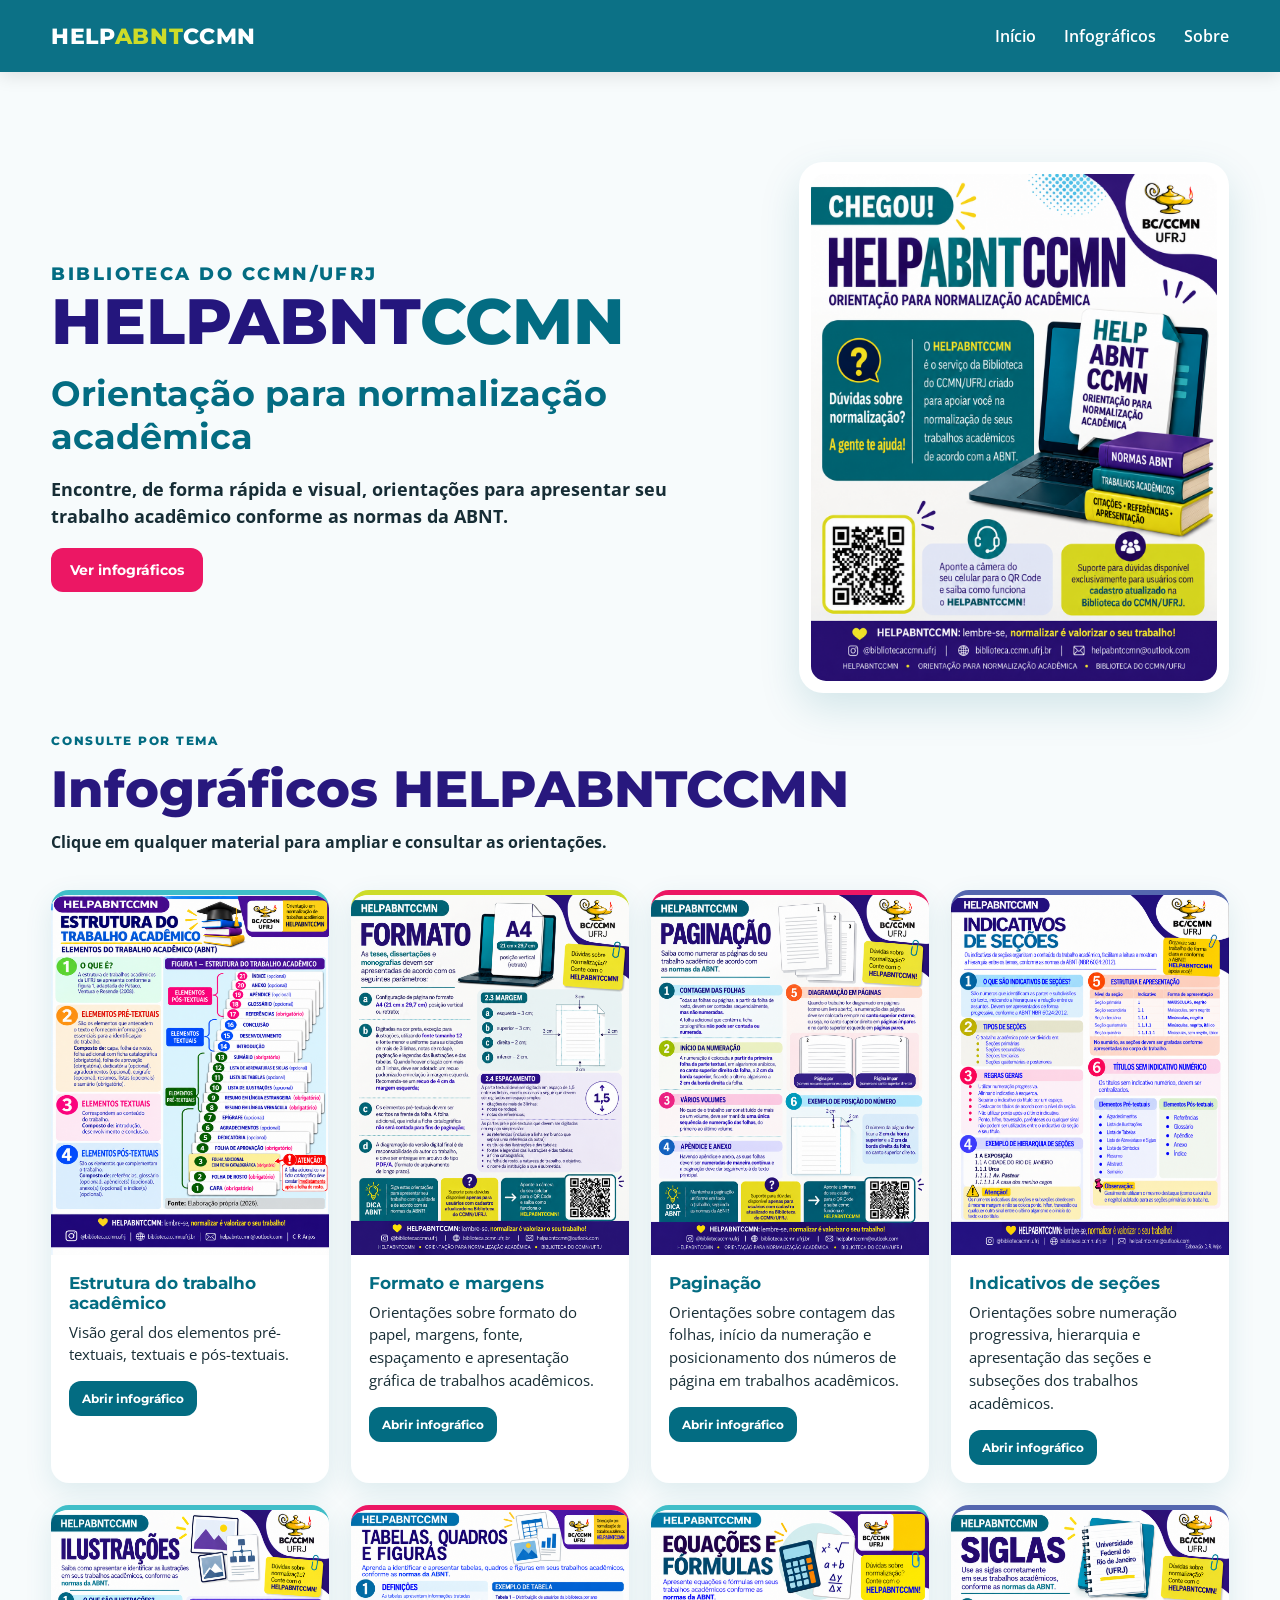
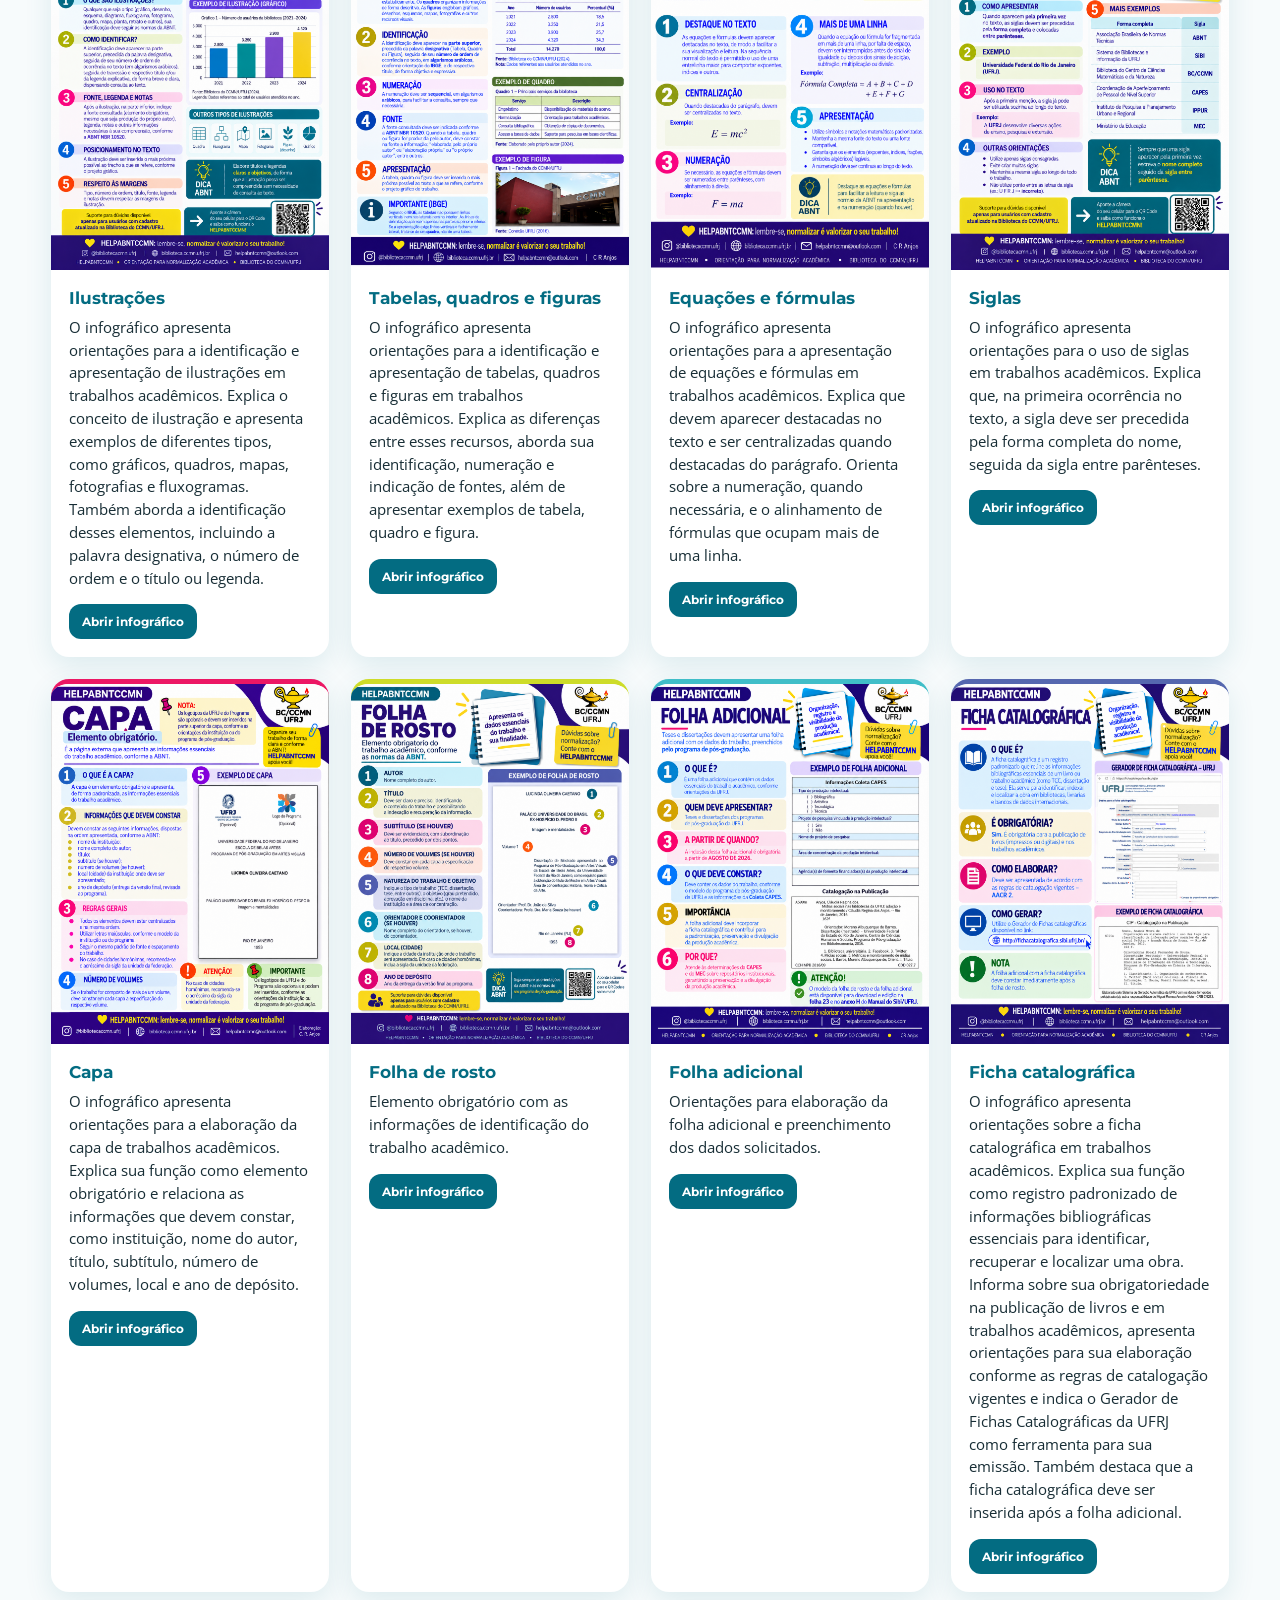
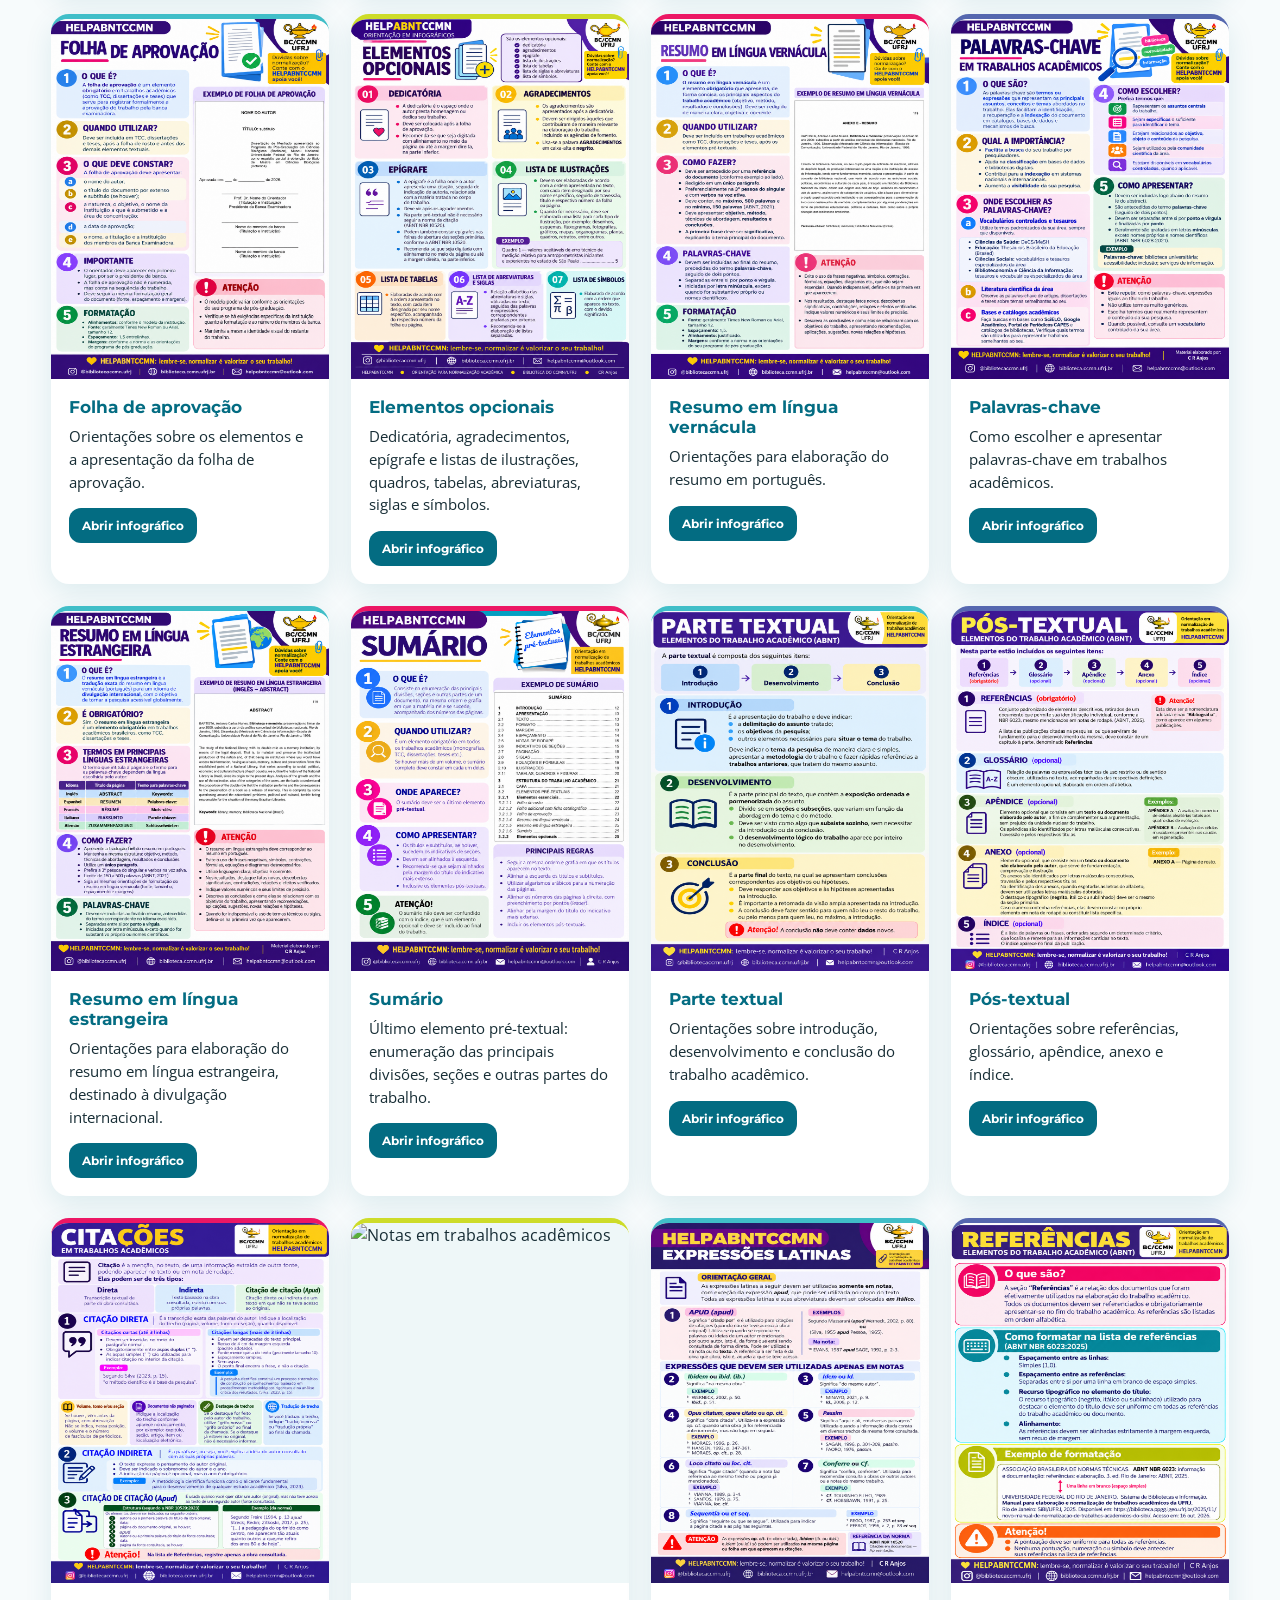
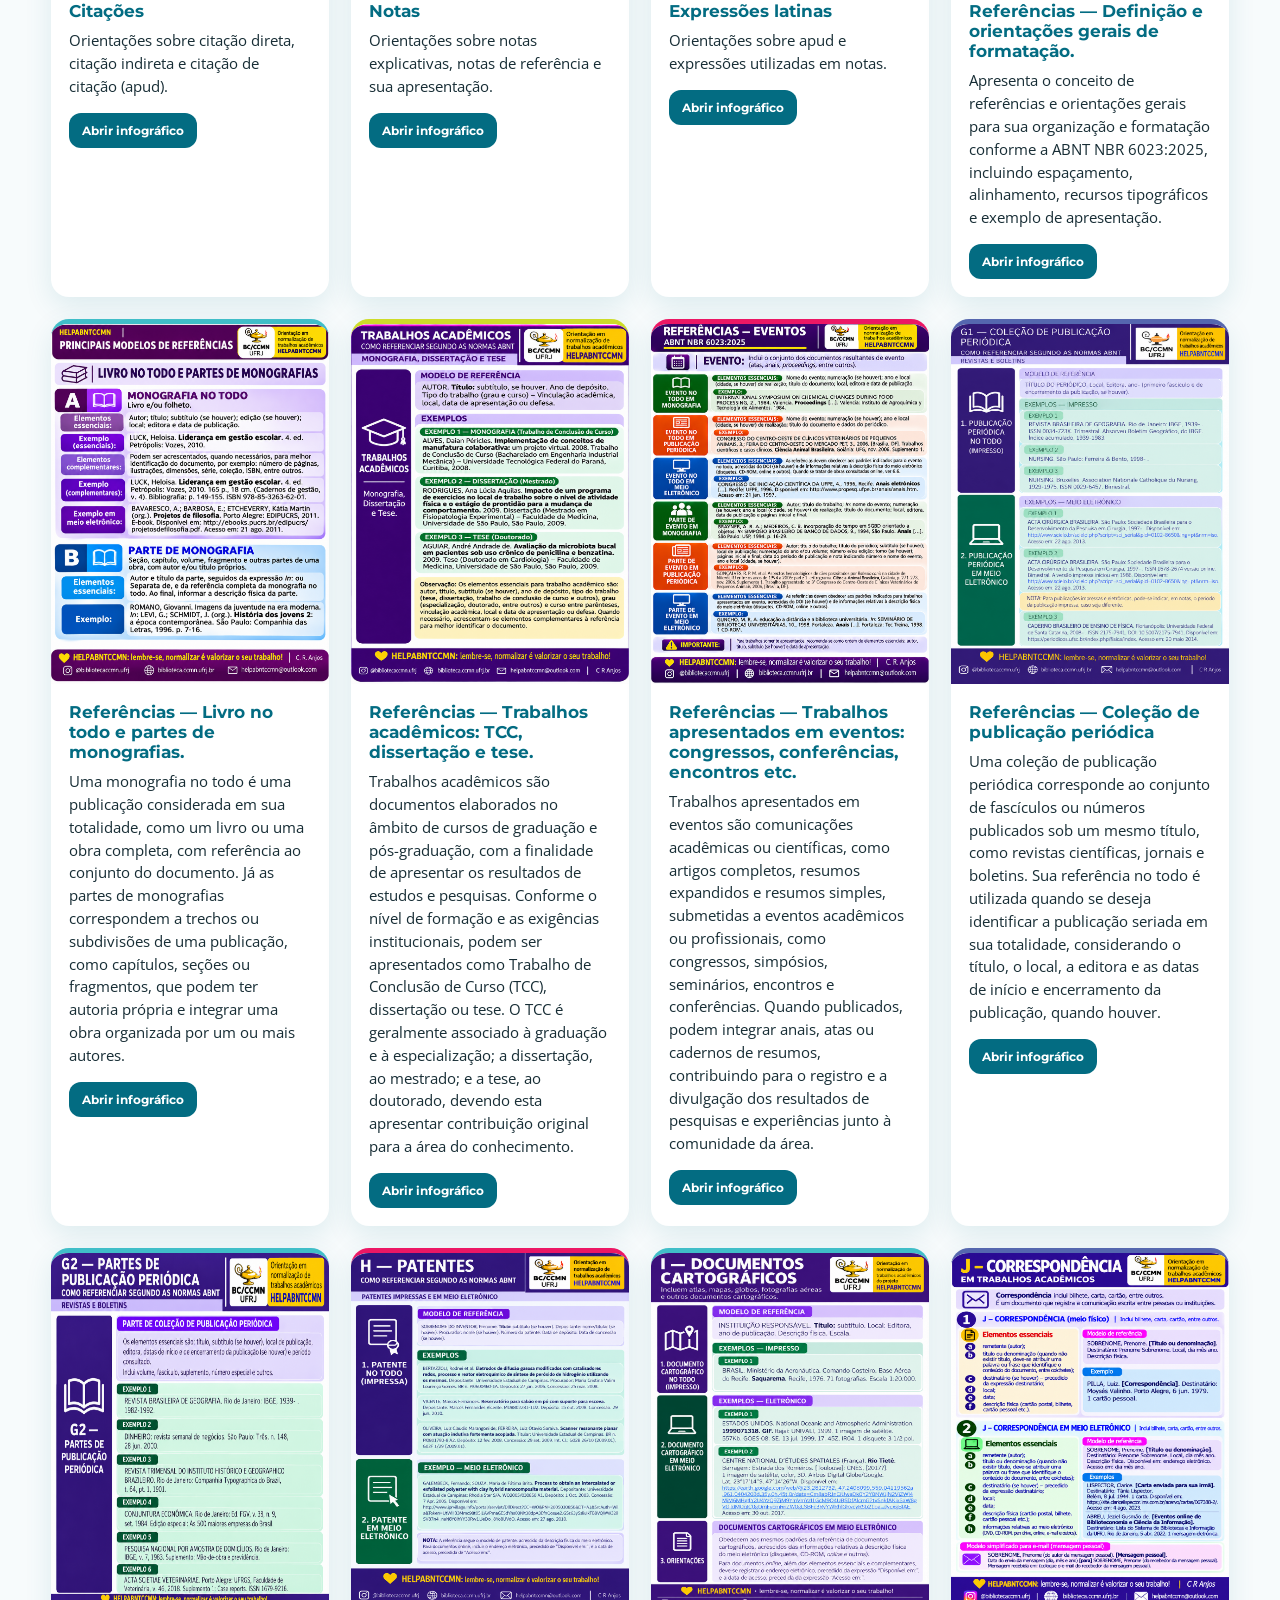
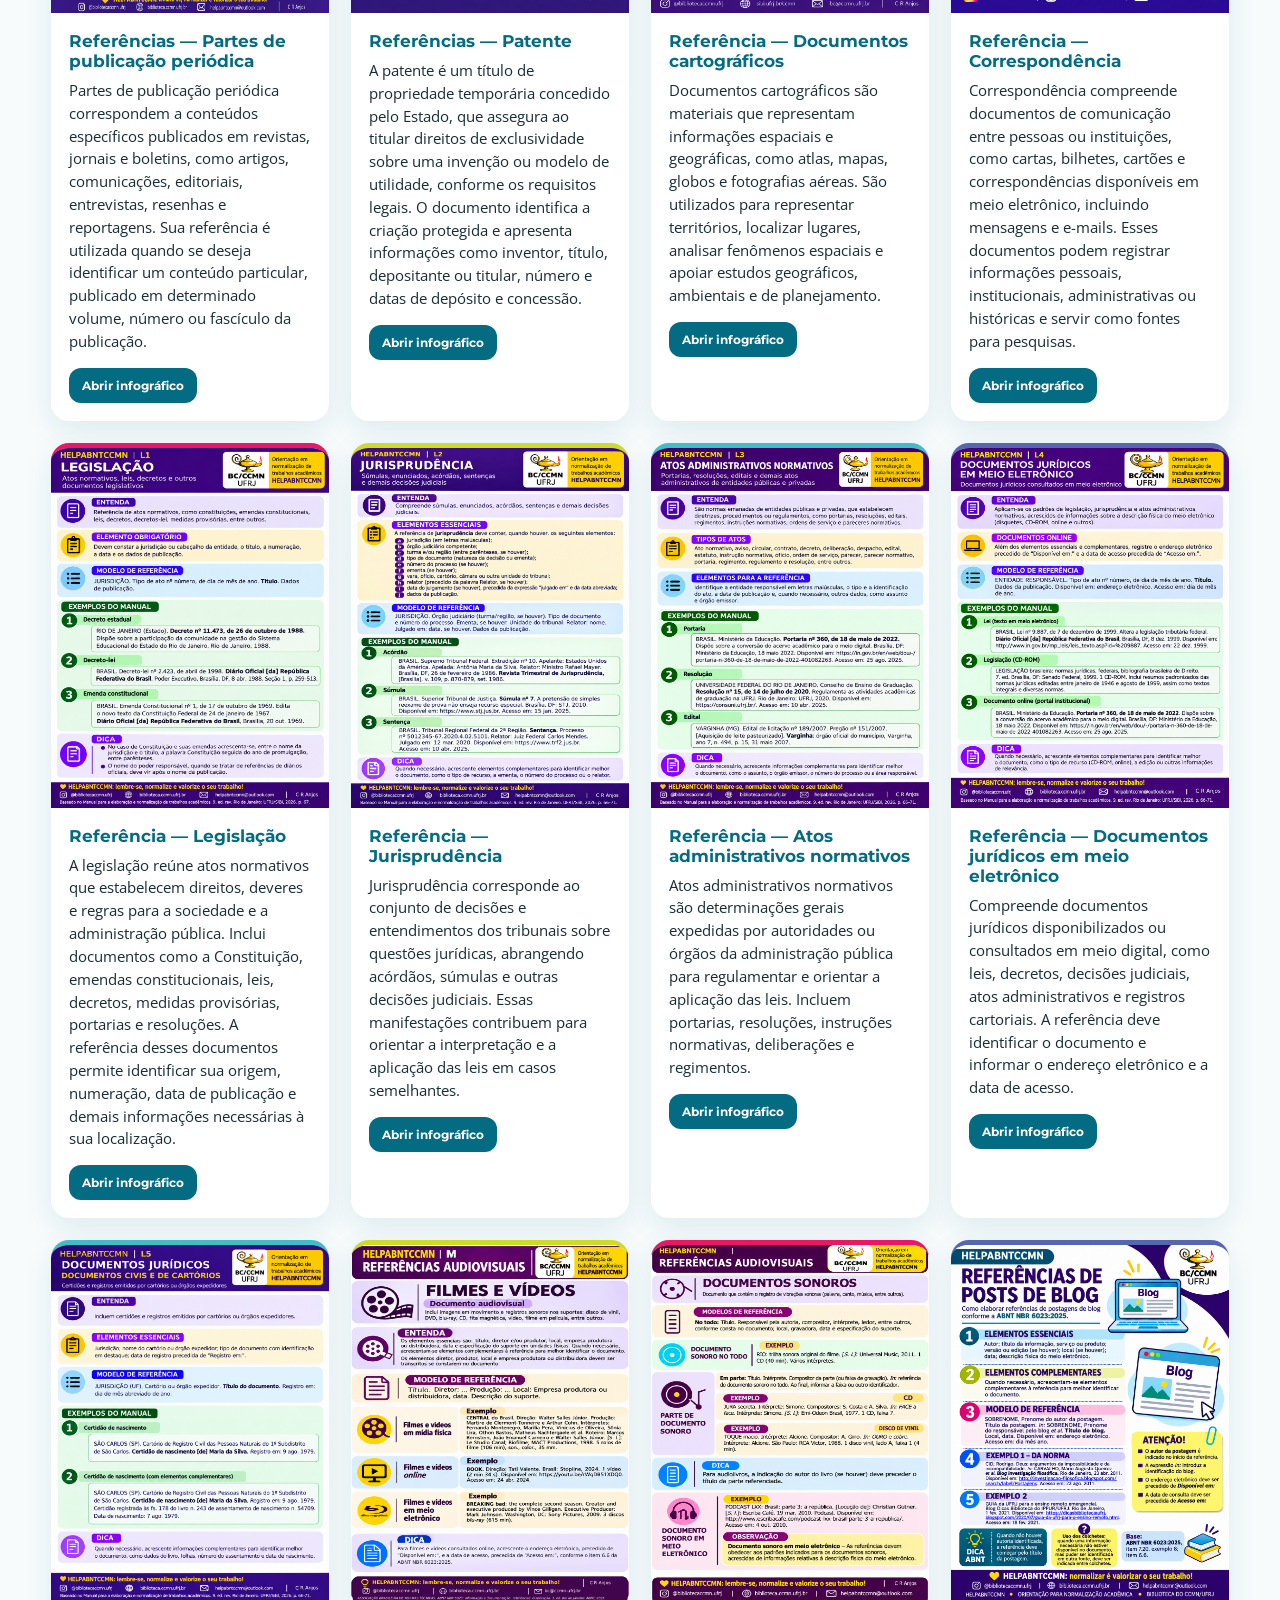
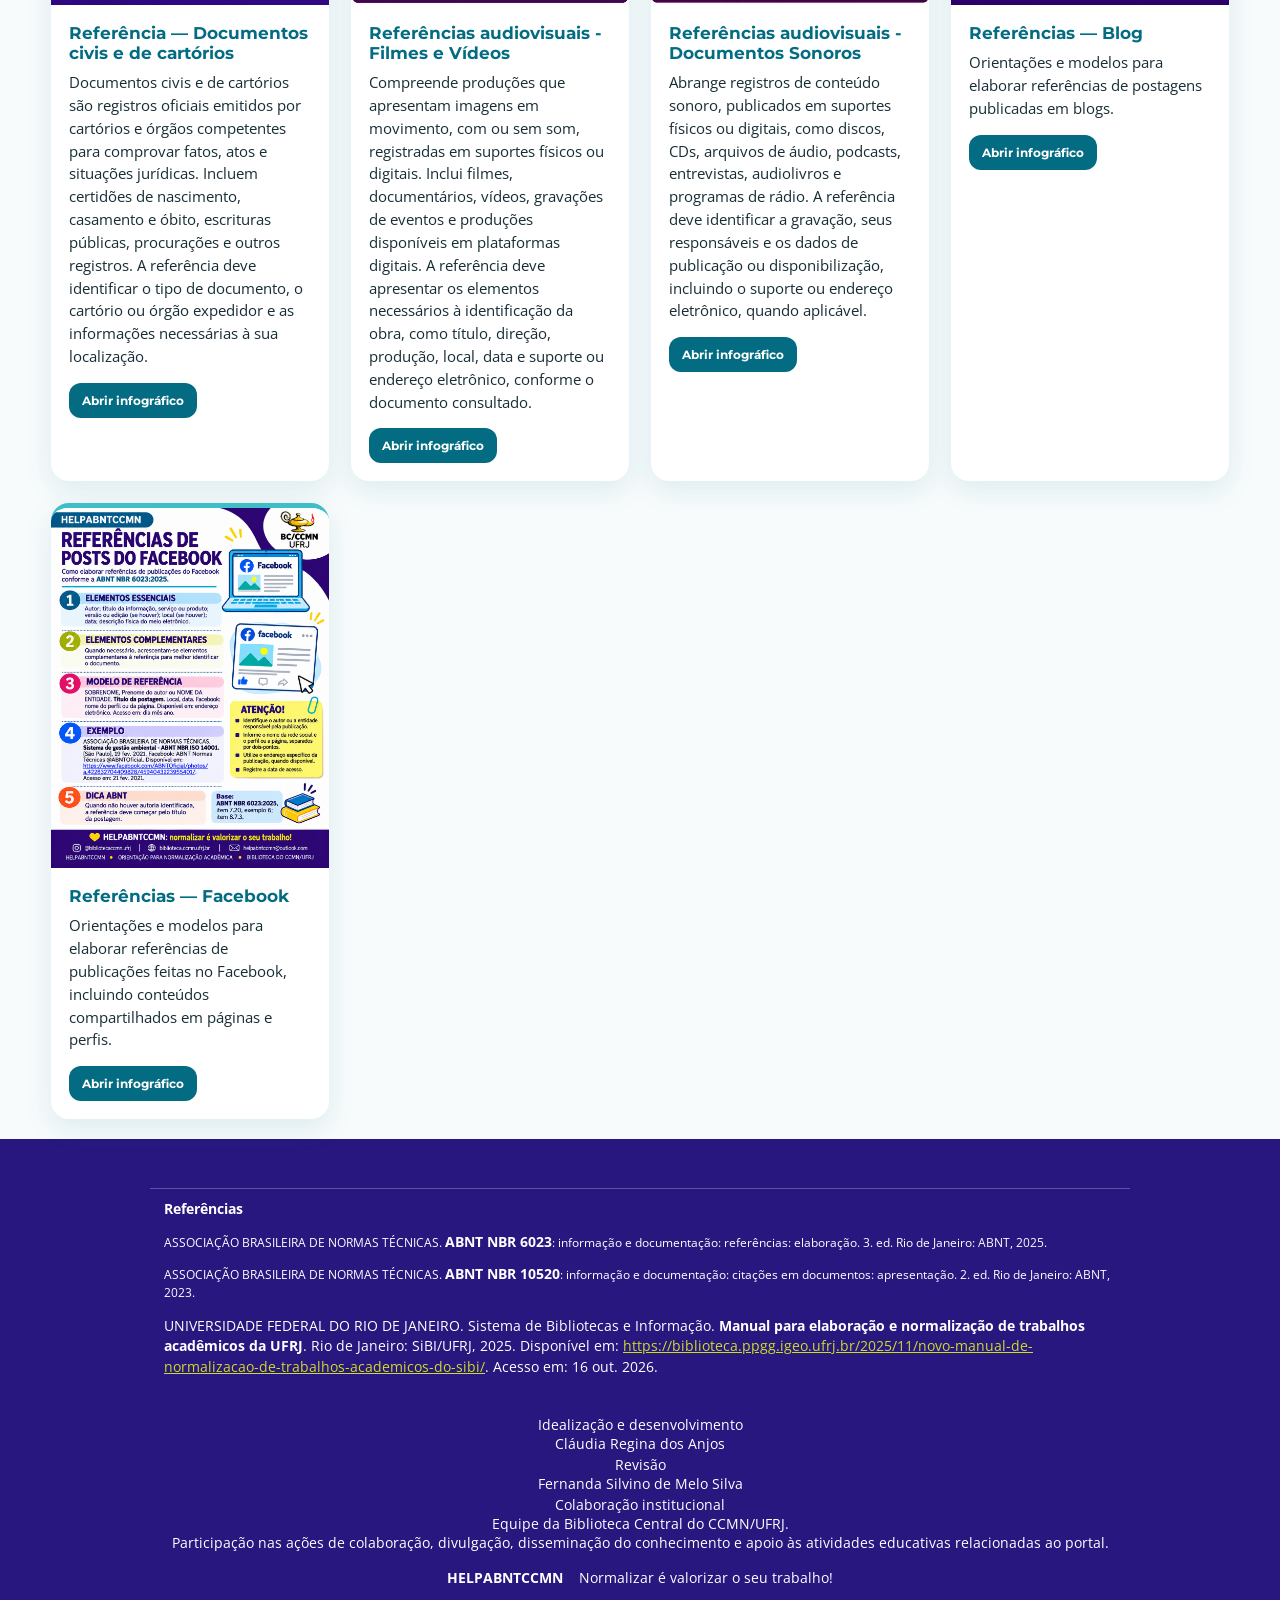
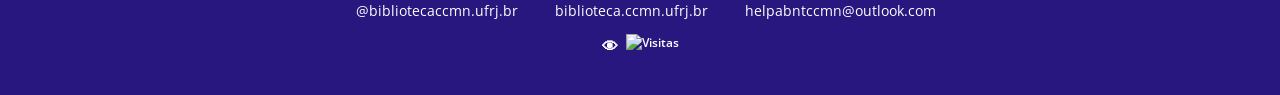
==== index.html @ 89c9f319 "Inclui descrição da Folha de aprovação no modal" ====
<!DOCTYPE html>
<html lang="pt-BR">
<head>
  <meta charset="UTF-8">
  <meta name="viewport" content="width=device-width, initial-scale=1.0">
  <meta name="description" content="HELPABNTCCMN — orientação visual para normalização de trabalhos acadêmicos.">
  <title>HELPABNTCCMN | Infográficos</title>
  <base href="/">
  <link rel="stylesheet" href="style.css">
</head>
<body>
<a class="skip-link" href="#conteudo">Pular para o conteúdo principal</a>
<header class="top">
  <nav class="nav" aria-label="Navegação principal">
    <a class="logo" href="#inicio">HELP<span>ABNT</span>CCMN</a>
    <div class="links">
      <a href="#inicio">Início</a>
      <a href="#infograficos">Infográficos</a>
      <a href="#sobre">Sobre</a>
    </div>
  </nav>
</header>
<main id="conteudo">
  <section id="inicio" class="hero">
    <div class="hero-text">
      <p class="eyebrow">BIBLIOTECA DO CCMN/UFRJ</p>
      <h1>HELPABNT<span>CCMN</span></h1>
      <h2>Orientação para normalização acadêmica</h2>
      <p><strong>Encontre, de forma rápida e visual, orientações para apresentar seu trabalho acadêmico conforme as normas da ABNT.</strong></p>
      <a class="button" href="#infograficos">Ver infográficos</a>
    </div>
    <div class="hero-image">
      <img src="lancamento.png" alt="HELPABNTCCMN">
    </div>
  </section>

  <section id="infograficos" class="section">
    <p class="eyebrow">CONSULTE POR TEMA</p>
    <h2>Infográficos HELPABNTCCMN</h2>
    <p class="intro"><strong>Clique em qualquer material para ampliar e consultar as orientações.</strong></p>
    <div class="gallery">
      <article class="card" data-image="estrutura.png" data-title="Estrutura do trabalho acadêmico" data-accessible-description="O trabalho acadêmico é organizado em três partes: elementos pré-textuais, que antecedem o texto; elementos textuais, que apresentam o conteúdo do trabalho; e elementos pós-textuais, que complementam o documento. O infográfico apresenta esses elementos em sequência, indicando quais são obrigatórios e quais são opcionais."><div class="thumb"><img src="estrutura.png" alt="Estrutura do trabalho acadêmico"></div><div class="card-body"><h3>Estrutura do trabalho acadêmico</h3><p>Visão geral dos elementos pré-textuais, textuais e pós-textuais.</p><button class="open">Abrir infográfico</button></div></article>
      <article class="card" data-image="formato.png" data-title="Formato e margens" data-accessible-description="O infográfico apresenta orientações para a configuração de trabalhos acadêmicos. Recomenda o papel A4, em orientação vertical ou retrato, e estabelece margens de 3 cm na parte superior e à esquerda e 2 cm na parte inferior e à direita. Apresenta orientações sobre fonte, tamanho das letras, espaçamento entre linhas e recuo de citações longas. Também explica aspectos da contagem e da numeração das páginas, além da recomendação de entrega da versão digital final em formato PDF/A."><div class="thumb"><img src="formato.png" alt="Infográfico sobre formato e margens de trabalhos acadêmicos, com orientações sobre papel A4, margens, fonte, espaçamento, citações longas, paginação e formato PDF/A."></div><div class="card-body"><h3>Formato e margens</h3><p>Orientações sobre formato do papel, margens, fonte, espaçamento e apresentação gráfica de trabalhos acadêmicos.</p><button class="open">Abrir infográfico</button></div></article>
      <article class="card" data-image="paginacao.png" data-title="Paginação" data-accessible-description="O infográfico apresenta orientações para a paginação de trabalhos acadêmicos. Explica que todas as folhas são contadas sequencialmente, mas nem todas recebem numeração. A numeração aparece a partir da primeira folha da parte textual, em algarismos arábicos. As folhas de apêndices e anexos devem ser numeradas continuamente, dando sequência à paginação do texto principal."><div class="thumb"><img src="paginacao.png" alt="Infográfico sobre paginação de trabalhos acadêmicos, com orientações sobre contagem das folhas, início da numeração, continuidade em vários volumes, apêndices, anexos e posicionamento dos números nas páginas pares e ímpares."></div><div class="card-body"><h3>Paginação</h3><p>Orientações sobre contagem das folhas, início da numeração e posicionamento dos números de página em trabalhos acadêmicos.</p><button class="open">Abrir infográfico</button></div></article>
      <article class="card" data-image="Secoes.png" data-title="Indicativos de seções" data-accessible-description="O infográfico explica como os indicativos de seções identificam as partes e subdivisões do trabalho acadêmico e organizam seu conteúdo hierarquicamente. Apresenta os tipos de seções, as regras gerais de numeração progressiva e um exemplo de hierarquia. Também demonstra como os títulos devem ser apresentados conforme o nível da seção e orienta sobre os elementos que não recebem indicativo numérico."><div class="thumb"><img src="Secoes.png" alt="Infográfico sobre indicativos de seções, apresentando tipos de seções, regras de numeração progressiva, exemplo de hierarquia, formas de apresentação dos títulos e elementos sem indicativo numérico."></div><div class="card-body"><h3>Indicativos de seções</h3><p>Orientações sobre numeração progressiva, hierarquia e apresentação das seções e subseções dos trabalhos acadêmicos.</p><button class="open">Abrir infográfico</button></div></article>
      <article class="card" data-image="ilustracoes.png" data-title="Ilustrações" data-accessible-description="O infográfico apresenta orientações para a identificação e apresentação de ilustrações em trabalhos acadêmicos. Explica o conceito de ilustração e apresenta exemplos de diferentes tipos, como gráficos, quadros, mapas, fotografias e fluxogramas. Também aborda a identificação desses elementos, incluindo a palavra designativa, o número de ordem e o título ou legenda."><div class="thumb"><img src="ilustracoes.png" alt="Infográfico sobre ilustrações em trabalhos acadêmicos. Apresenta definição e exemplos de tipos de ilustrações, além de orientações sobre identificação, numeração, título, fonte, legenda, notas, posicionamento no texto e respeito às margens."></div><div class="card-body"><h3>Ilustrações</h3><p>O infográfico apresenta orientações para a identificação e apresentação de ilustrações em trabalhos acadêmicos. Explica o conceito de ilustração e apresenta exemplos de diferentes tipos, como gráficos, quadros, mapas, fotografias e fluxogramas. Também aborda a identificação desses elementos, incluindo a palavra designativa, o número de ordem e o título ou legenda.</p><button class="open">Abrir infográfico</button></div></article>
      <article class="card" data-image="tabela.png" data-title="Tabelas, quadros e figuras" data-accessible-description="O infográfico apresenta orientações para a identificação e apresentação de tabelas, quadros e figuras em trabalhos acadêmicos. Explica as diferenças entre esses recursos, aborda sua identificação, numeração e indicação de fontes, além de apresentar exemplos de tabela, quadro e figura."><div class="thumb"><img src="tabela.png" alt="Infográfico HELPABNTCCMN sobre tabelas, quadros e figuras em trabalhos acadêmicos. Apresenta definições, identificação, numeração, indicação de fontes e orientações de apresentação, com exemplos de tabela, quadro e figura."></div><div class="card-body"><h3>Tabelas, quadros e figuras</h3><p>O infográfico apresenta orientações para a identificação e apresentação de tabelas, quadros e figuras em trabalhos acadêmicos. Explica as diferenças entre esses recursos, aborda sua identificação, numeração e indicação de fontes, além de apresentar exemplos de tabela, quadro e figura.</p><button class="open">Abrir infográfico</button></div></article>
      <article class="card" data-image="equacoes.png" data-title="Equações e fórmulas" data-accessible-description="O infográfico apresenta orientações para a apresentação de equações e fórmulas em trabalhos acadêmicos. Explica que devem aparecer destacadas no texto e ser centralizadas quando destacadas do parágrafo. Orienta sobre a numeração, quando necessária, e o alinhamento de fórmulas que ocupam mais de uma linha."><div class="thumb"><img src="equacoes.png" alt="Infográfico sobre a apresentação de equações e fórmulas em trabalhos acadêmicos. Apresenta orientações sobre destaque no texto, centralização, numeração, alinhamento de expressões em mais de uma linha, padronização de símbolos e legibilidade, com exemplos matemáticos."></div><div class="card-body"><h3>Equações e fórmulas</h3><p>O infográfico apresenta orientações para a apresentação de equações e fórmulas em trabalhos acadêmicos. Explica que devem aparecer destacadas no texto e ser centralizadas quando destacadas do parágrafo. Orienta sobre a numeração, quando necessária, e o alinhamento de fórmulas que ocupam mais de uma linha.</p><button class="open">Abrir infográfico</button></div></article>
      <article class="card" data-image="siglas.png" data-title="Siglas" data-accessible-description="O infográfico apresenta orientações para o uso de siglas em trabalhos acadêmicos. Explica que, na primeira ocorrência no texto, a sigla deve ser precedida pela forma completa do nome, seguida da sigla entre parênteses."><div class="thumb"><img src="siglas.png" alt="Infográfico sobre o uso de siglas em trabalhos acadêmicos. Apresenta orientações para a primeira ocorrência, utilização ao longo do texto, padronização e exemplos de formas completas e respectivas siglas de instituições."></div><div class="card-body"><h3>Siglas</h3><p>O infográfico apresenta orientações para o uso de siglas em trabalhos acadêmicos. Explica que, na primeira ocorrência no texto, a sigla deve ser precedida pela forma completa do nome, seguida da sigla entre parênteses.</p><button class="open">Abrir infográfico</button></div></article>
      <article class="card" data-image="capa.png" data-title="Capa" data-accessible-description="O infográfico apresenta orientações para a elaboração da capa de trabalhos acadêmicos. Explica sua função como elemento obrigatório e relaciona as informações que devem constar, como instituição, nome do autor, título, subtítulo, número de volumes, local e ano de depósito."><div class="thumb"><img src="capa.png" alt="Infográfico HELPABNTCCMN sobre a capa de trabalhos acadêmicos. Apresenta informações obrigatórias, regras gerais de formatação, orientação para trabalhos em mais de um volume e exemplo de capa."></div><div class="card-body"><h3>Capa</h3><p>O infográfico apresenta orientações para a elaboração da capa de trabalhos acadêmicos. Explica sua função como elemento obrigatório e relaciona as informações que devem constar, como instituição, nome do autor, título, subtítulo, número de volumes, local e ano de depósito.</p><button class="open">Abrir infográfico</button></div></article>
      <article class="card" data-image="folha de rosto.png" data-title="Folha de rosto"><div class="thumb"><img src="folha de rosto.png" alt="Folha de rosto"></div><div class="card-body"><h3>Folha de rosto</h3><p>Elemento obrigatório com as informações de identificação do trabalho acadêmico.</p><button class="open">Abrir infográfico</button></div></article>
      <article class="card" data-image="folha adicional.png" data-title="Folha adicional"><div class="thumb"><img src="folha adicional.png" alt="Folha adicional"></div><div class="card-body"><h3>Folha adicional</h3><p>Orientações para elaboração da folha adicional e preenchimento dos dados solicitados.</p><button class="open">Abrir infográfico</button></div></article>
      <article class="card" data-image="Ficha.png" data-title="Ficha catalográfica" data-accessible-description="O infográfico apresenta orientações sobre a ficha catalográfica em trabalhos acadêmicos. Explica sua função como registro padronizado de informações bibliográficas essenciais para identificar, recuperar e localizar uma obra. Informa sobre sua obrigatoriedade na publicação de livros e em trabalhos acadêmicos, apresenta orientações para sua elaboração conforme as regras de catalogação vigentes e indica o Gerador de Fichas Catalográficas da UFRJ como ferramenta para sua emissão. Também destaca que a ficha catalográfica deve ser inserida após a folha adicional."><div class="thumb"><img src="Ficha.png" alt="Infográfico sobre ficha catalográfica. Apresenta sua definição, obrigatoriedade, orientações de elaboração, acesso ao gerador da UFRJ e exemplo de ficha catalográfica."></div><div class="card-body"><h3>Ficha catalográfica</h3><p>O infográfico apresenta orientações sobre a ficha catalográfica em trabalhos acadêmicos. Explica sua função como registro padronizado de informações bibliográficas essenciais para identificar, recuperar e localizar uma obra. Informa sobre sua obrigatoriedade na publicação de livros e em trabalhos acadêmicos, apresenta orientações para sua elaboração conforme as regras de catalogação vigentes e indica o Gerador de Fichas Catalográficas da UFRJ como ferramenta para sua emissão. Também destaca que a ficha catalográfica deve ser inserida após a folha adicional.</p><button class="open">Abrir infográfico</button></div></article>
      <article class="card" data-accessible-description="Orientações sobre os elementos e a apresentação da folha de aprovação." data-image="folha de aprovação.png" data-title="Folha de aprovação"><div class="thumb"><img src="folha de aprovação.png" alt="Folha de aprovação"></div><div class="card-body"><h3>Folha de aprovação</h3><p>Orientações sobre os elementos e a apresentação da folha de aprovação.</p><button class="open">Abrir infográfico</button></div></article>
      <article class="card" data-image="Elementos Opcionais.png" data-title="Elementos opcionais" data-accessible-description="Dedicatória, agradecimentos, epígrafe e listas de ilustrações, quadros, tabelas, abreviaturas, siglas e símbolos."><div class="thumb"><img src="Elementos Opcionais.png" alt="Elementos opcionais"></div><div class="card-body"><h3>Elementos opcionais</h3><p>Dedicatória, agradecimentos, epígrafe e listas de ilustrações, quadros, tabelas, abreviaturas, siglas e símbolos.</p><button class="open">Abrir infográfico</button></div></article>
      <article class="card" data-image="Resumo.png" data-title="Resumo em língua vernácula" data-accessible-description="Orientações para elaboração do resumo em português."><div class="thumb"><img src="Resumo.png" alt="Resumo em língua vernácula"></div><div class="card-body"><h3>Resumo em língua vernácula</h3><p>Orientações para elaboração do resumo em português.</p><button class="open">Abrir infográfico</button></div></article>
      <article class="card" data-image="Palavras-Chave.png" data-title="Palavras-chave" data-accessible-description="Como escolher e apresentar palavras-chave em trabalhos acadêmicos."><div class="thumb"><img src="Palavras-Chave.png" alt="Palavras-chave"></div><div class="card-body"><h3>Palavras-chave</h3><p>Como escolher e apresentar palavras-chave em trabalhos acadêmicos.</p><button class="open">Abrir infográfico</button></div></article>
      <article class="card" data-image="Abstract.png" data-title="Resumo em língua estrangeira" data-accessible-description="Orientações para elaboração do resumo em língua estrangeira, destinado à divulgação internacional."><div class="thumb"><img src="Abstract.png" alt="Resumo em língua estrangeira"></div><div class="card-body"><h3>Resumo em língua estrangeira</h3><p>Orientações para elaboração do resumo em língua estrangeira, destinado à divulgação internacional.</p><button class="open">Abrir infográfico</button></div></article>
      <article class="card" data-image="Sumário.png" data-title="Sumário" data-accessible-description="Último elemento pré-textual: enumeração das principais divisões, seções e outras partes do trabalho."><div class="thumb"><img src="Sumário.png" alt="Sumário"></div><div class="card-body"><h3>Sumário</h3><p>Último elemento pré-textual: enumeração das principais divisões, seções e outras partes do trabalho.</p><button class="open">Abrir infográfico</button></div></article>
      <article class="card" data-image="Parte Textual.png" data-title="Parte textual" data-accessible-description="Orientações sobre introdução, desenvolvimento e conclusão do trabalho acadêmico."><div class="thumb"><img src="Parte Textual.png" alt="Parte textual"></div><div class="card-body"><h3>Parte textual</h3><p>Orientações sobre introdução, desenvolvimento e conclusão do trabalho acadêmico.</p><button class="open">Abrir infográfico</button></div></article>
      <article class="card" data-image="Pos-Textuais.png" data-title="Pós-textual" data-accessible-description="Orientações sobre referências, glossário, apêndice, anexo e índice."><div class="thumb"><img src="Pos-Textuais.png" alt="Parte pós-textual"></div><div class="card-body"><h3>Pós-textual</h3><p>Orientações sobre referências, glossário, apêndice, anexo e índice.</p><button class="open">Abrir infográfico</button></div></article>
      <article class="card" data-image="citacoes_apud_ajustado.png?v=5" data-title="Citações" data-accessible-description="Orientações sobre citação direta, citação indireta e citação de citação (apud)."><div class="thumb"><img src="citacoes_apud_ajustado.png?v=5" alt="Citações em trabalhos acadêmicos"></div><div class="card-body"><h3>Citações</h3><p>Orientações sobre citação direta, citação indireta e citação de citação (apud).</p><button class="open">Abrir infográfico</button></div></article>
      <article class="card" data-image="https://raw.githubusercontent.com/estudousuarioccmn-rgb/HELPABNTCCMN/b3bc3f34130683df16fb8919d645fb62651971af/Notas.png" data-title="Notas" data-accessible-description="Orientações sobre notas explicativas, notas de referência e sua apresentação."><div class="thumb"><img src="https://raw.githubusercontent.com/estudousuarioccmn-rgb/HELPABNTCCMN/b3bc3f34130683df16fb8919d645fb62651971af/Notas.png" alt="Notas em trabalhos acadêmicos"></div><div class="card-body"><h3>Notas</h3><p>Orientações sobre notas explicativas, notas de referência e sua apresentação.</p><button class="open">Abrir infográfico</button></div></article>
      <article class="card" data-image="Expressões latinas.png" data-title="Expressões latinas" data-accessible-description="Orientações sobre apud e expressões utilizadas em notas."><div class="thumb"><img src="Expressões latinas.png" alt="Expressões latinas em trabalhos acadêmicos"></div><div class="card-body"><h3>Expressões latinas</h3><p>Orientações sobre apud e expressões utilizadas em notas.</p><button class="open">Abrir infográfico</button></div></article>
      <article class="card" data-image="Referências.png?v=1" data-title="Referências"><div class="thumb"><img src="Referências.png?v=1" alt="Referências"></div><div class="card-body"><h3>Referências — Definição e orientações gerais de formatação.</h3><p>Apresenta o conceito de referências e orientações gerais para sua organização e formatação conforme a ABNT NBR 6023:2025, incluindo espaçamento, alinhamento, recursos tipográficos e exemplo de apresentação.</p><button class="open">Abrir infográfico</button></div></article>
      <article class="card" data-image="Referências0.png" data-title="Referências"><div class="thumb"><img src="Referências0.png" alt="Referências 0"></div><div class="card-body"><h3>Referências — Livro no todo e partes de monografias.</h3><p>Uma monografia no todo é uma publicação considerada em sua totalidade, como um livro ou uma obra completa, com referência ao conjunto do documento. Já as partes de monografias correspondem a trechos ou subdivisões de uma publicação, como capítulos, seções ou fragmentos, que podem ter autoria própria e integrar uma obra organizada por um ou mais autores.</p><button class="open">Abrir infográfico</button></div></article>
      <article class="card" data-image="Referências1.png" data-title="Referências"><div class="thumb"><img src="Referências1.png" alt="Referências"></div><div class="card-body"><h3>Referências — Trabalhos acadêmicos: TCC, dissertação e tese.</h3><p>Trabalhos acadêmicos são documentos elaborados no âmbito de cursos de graduação e pós-graduação, com a finalidade de apresentar os resultados de estudos e pesquisas. Conforme o nível de formação e as exigências institucionais, podem ser apresentados como Trabalho de Conclusão de Curso (TCC), dissertação ou tese. O TCC é geralmente associado à graduação e à especialização; a dissertação, ao mestrado; e a tese, ao doutorado, devendo esta apresentar contribuição original para a área do conhecimento.</p><button class="open">Abrir infográfico</button></div></article>
      <article class="card" data-image="Referências2.png" data-title="Referências"><div class="thumb"><img src="Referências2.png" alt="Referências 2"></div><div class="card-body"><h3>Referências — Trabalhos apresentados em eventos: congressos, conferências, encontros etc.</h3><p>Trabalhos apresentados em eventos são comunicações acadêmicas ou científicas, como artigos completos, resumos expandidos e resumos simples, submetidas a eventos acadêmicos ou profissionais, como congressos, simpósios, seminários, encontros e conferências. Quando publicados, podem integrar anais, atas ou cadernos de resumos, contribuindo para o registro e a divulgação dos resultados de pesquisas e experiências junto à comunidade da área.</p><button class="open">Abrir infográfico</button></div></article>
      
      <article class="card" data-image="Referencia4.png?v=5" data-title="Referências — Coleção de publicação periódica"><div class="thumb"><img src="Referencia4.png?v=5" alt="Referências 4 - G1 — Coleção de publicação periódica"></div><div class="card-body"><h3>Referências — Coleção de publicação periódica</h3><p>Uma coleção de publicação periódica corresponde ao conjunto de fascículos ou números publicados sob um mesmo título, como revistas científicas, jornais e boletins. Sua referência no todo é utilizada quando se deseja identificar a publicação seriada em sua totalidade, considerando o título, o local, a editora e as datas de início e encerramento da publicação, quando houver.</p><button class="open">Abrir infográfico</button></div></article>
      <article class="card" data-image="Referencia5.png?v=5" data-title="Referências — Partes de publicação periódica"><div class="thumb"><img src="Referencia5.png?v=5" alt="Referências 5 - G2 — Partes de publicação periódica"></div><div class="card-body"><h3>Referências — Partes de publicação periódica</h3><p>Partes de publicação periódica correspondem a conteúdos específicos publicados em revistas, jornais e boletins, como artigos, comunicações, editoriais, entrevistas, resenhas e reportagens. Sua referência é utilizada quando se deseja identificar um conteúdo particular, publicado em determinado volume, número ou fascículo da publicação.</p><button class="open">Abrir infográfico</button></div></article>
      <article class="card" data-image="patente.png?v=1" data-title="Referências — Patente"><div class="thumb"><img src="patente.png?v=1" alt="Referências 6 - H - Patente"></div><div class="card-body"><h3>Referências — Patente</h3><p>A patente é um título de propriedade temporária concedido pelo Estado, que assegura ao titular direitos de exclusividade sobre uma invenção ou modelo de utilidade, conforme os requisitos legais. O documento identifica a criação protegida e apresenta informações como inventor, título, depositante ou titular, número e datas de depósito e concessão.</p><button class="open">Abrir infográfico</button></div></article>
      <article class="card" data-image="cartograficos.png?v=1" data-title="Referência — Documentos cartográficos"><div class="thumb"><img src="cartograficos.png?v=1" alt="Documentos cartográficos"></div><div class="card-body"><h3>Referência — Documentos cartográficos</h3><p>Documentos cartográficos são materiais que representam informações espaciais e geográficas, como atlas, mapas, globos e fotografias aéreas. São utilizados para representar territórios, localizar lugares, analisar fenômenos espaciais e apoiar estudos geográficos, ambientais e de planejamento.</p><button class="open">Abrir infográfico</button></div></article>
      <article class="card" data-image="Correspond%C3%AAncia.png?v=3" data-title="Referência — Correspondência"><div class="thumb"><img src="Correspond%C3%AAncia.png?v=3" alt="Referência 8 - J - Correspondência"></div><div class="card-body"><h3>Referência — Correspondência</h3><p>Correspondência compreende documentos de comunicação entre pessoas ou instituições, como cartas, bilhetes, cartões e correspondências disponíveis em meio eletrônico, incluindo mensagens e e-mails. Esses documentos podem registrar informações pessoais, institucionais, administrativas ou históricas e servir como fontes para pesquisas.</p><button class="open">Abrir infográfico</button></div></article>
      <article class="card" data-image="Legislacao1.png?v=1" data-title="Referência — Legislação"><div class="thumb"><img src="Legislacao1.png?v=1" alt="Referência 9 - L1 - Legislação"></div><div class="card-body"><h3>Referência — Legislação</h3><p>A legislação reúne atos normativos que estabelecem direitos, deveres e regras para a sociedade e a administração pública. Inclui documentos como a Constituição, emendas constitucionais, leis, decretos, medidas provisórias, portarias e resoluções. A referência desses documentos permite identificar sua origem, numeração, data de publicação e demais informações necessárias à sua localização.</p><button class="open">Abrir infográfico</button></div></article>
      <article class="card" data-image="Jurisprudencia2.png?v=1" data-title="Referência — Jurisprudência"><div class="thumb"><img src="Jurisprudencia2.png?v=1" alt="Referência 10 - L2 - Jurisprudência"></div><div class="card-body"><h3>Referência — Jurisprudência</h3><p>Jurisprudência corresponde ao conjunto de decisões e entendimentos dos tribunais sobre questões jurídicas, abrangendo acórdãos, súmulas e outras decisões judiciais. Essas manifestações contribuem para orientar a interpretação e a aplicação das leis em casos semelhantes.</p><button class="open">Abrir infográfico</button></div></article>
      <article class="card" data-image="Atos-Administrativos-Normativos3.png?v=1" data-title="Referência — Atos administrativos normativos"><div class="thumb"><img src="Atos-Administrativos-Normativos3.png?v=1" alt="Referência 11 - L3 - Atos administrativos normativos"></div><div class="card-body"><h3>Referência — Atos administrativos normativos</h3><p>Atos administrativos normativos são determinações gerais expedidas por autoridades ou órgãos da administração pública para regulamentar e orientar a aplicação das leis. Incluem portarias, resoluções, instruções normativas, deliberações e regimentos.</p><button class="open">Abrir infográfico</button></div></article>
      <article class="card" data-image="DocumentosJurídicosEletrónicos4.png?v=1" data-title="Referência — Documentos jurídicos em meio eletrônico"><div class="thumb"><img src="DocumentosJurídicosEletrónicos4.png?v=1" alt="Referência 12 - L4 - Documentos jurídicos em meio eletrônico"></div><div class="card-body"><h3>Referência — Documentos jurídicos em meio eletrônico</h3><p>Compreende documentos jurídicos disponibilizados ou consultados em meio digital, como leis, decretos, decisões judiciais, atos administrativos e registros cartoriais. A referência deve identificar o documento e informar o endereço eletrônico e a data de acesso.</p><button class="open">Abrir infográfico</button></div></article>
      <article class="card" data-image="DocumentosJuridicos5.png?v=3" data-title="Referência — Documentos civis e de cartórios"><div class="thumb"><img src="DocumentosJuridicos5.png?v=3" alt="Referência 13 - L5 - Documentos civis e de cartórios"></div><div class="card-body"><h3>Referência — Documentos civis e de cartórios</h3><p>Documentos civis e de cartórios são registros oficiais emitidos por cartórios e órgãos competentes para comprovar fatos, atos e situações jurídicas. Incluem certidões de nascimento, casamento e óbito, escrituras públicas, procurações e outros registros. A referência deve identificar o tipo de documento, o cartório ou órgão expedidor e as informações necessárias à sua localização.</p><button class="open">Abrir infográfico</button></div></article>
      <article class="card" data-image="Refer%C3%AAncias%20Audiovisuais.png?v=3" data-title="Referências audiovisuais - Filmes e Vídeos"><div class="thumb"><img src="Refer%C3%AAncias%20Audiovisuais.png?v=3" alt="Referências audiovisuais - Filmes e Vídeos"></div><div class="card-body"><h3>Referências audiovisuais - Filmes e Vídeos</h3><p>Compreende produções que apresentam imagens em movimento, com ou sem som, registradas em suportes físicos ou digitais. Inclui filmes, documentários, vídeos, gravações de eventos e produções disponíveis em plataformas digitais. A referência deve apresentar os elementos necessários à identificação da obra, como título, direção, produção, local, data e suporte ou endereço eletrônico, conforme o documento consultado.</p><button class="open">Abrir infográfico</button></div></article>
      <article class="card" data-image="Documento%20Sonoro.png?v=20261124-final" data-title="Referências audiovisuais - Documentos Sonoros"><div class="thumb"><img src="Documento%20Sonoro.png?v=20261124-final" alt="Referências audiovisuais - Documentos Sonoros"></div><div class="card-body"><h3>Referências audiovisuais - Documentos Sonoros</h3><p>Abrange registros de conteúdo sonoro, publicados em suportes físicos ou digitais, como discos, CDs, arquivos de áudio, podcasts, entrevistas, audiolivros e programas de rádio. A referência deve identificar a gravação, seus responsáveis e os dados de publicação ou disponibilização, incluindo o suporte ou endereço eletrônico, quando aplicável.</p><button class="open">Abrir infográfico</button></div></article>
      <article class="card" data-image="Blog.png?v=20261124" data-title="Referências — Blog"><div class="thumb"><img src="Blog.png?v=20261124" alt="Referências de posts de blog"></div><div class="card-body"><h3>Referências — Blog</h3><p>Orientações e modelos para elaborar referências de postagens publicadas em blogs.</p><button class="open">Abrir infográfico</button></div></article>
      <article class="card" data-image="Facebook.png?v=20261124" data-title="Referências — Facebook"><div class="thumb"><img src="Facebook.png?v=20261124" alt="Referências de posts do Facebook"></div><div class="card-body"><h3>Referências — Facebook</h3><p>Orientações e modelos para elaborar referências de publicações feitas no Facebook, incluindo conteúdos compartilhados em páginas e perfis.</p><button class="open">Abrir infográfico</button></div></article>
    </div>
  </section>
</main>

<footer>
  <div class="footer-reference" style="text-align: left;">
    <strong>Referências</strong>
    <p style="text-align: left; font-size: 0.88em;">ASSOCIAÇÃO BRASILEIRA DE NORMAS TÉCNICAS. <strong>ABNT NBR 6023</strong>: informação e documentação: referências: elaboração. 3. ed. Rio de Janeiro: ABNT, 2025.</p>
    <p style="text-align: left; font-size: 0.88em;">ASSOCIAÇÃO BRASILEIRA DE NORMAS TÉCNICAS. <strong>ABNT NBR 10520</strong>: informação e documentação: citações em documentos: apresentação. 2. ed. Rio de Janeiro: ABNT, 2023.</p>
    <p style="text-align: left;">UNIVERSIDADE FEDERAL DO RIO DE JANEIRO. Sistema de Bibliotecas e Informação. <strong>Manual para elaboração e normalização de trabalhos acadêmicos da UFRJ</strong>. Rio de Janeiro: SiBI/UFRJ, 2025. Disponível em: <a href="https://biblioteca.ppgg.igeo.ufrj.br/2025/11/novo-manual-de-normalizacao-de-trabalhos-academicos-do-sibi/" target="_blank" rel="noopener noreferrer" style="color:#cddc29 !important;">https://biblioteca.ppgg.igeo.ufrj.br/2025/11/novo-manual-de-normalizacao-de-trabalhos-academicos-do-sibi/</a>. Acesso em: 16 out. 2026.</p>
  </div>
  <div class="footer-author">
    <div><strong>Idealização e desenvolvimento</strong><br>Cláudia Regina dos Anjos</div>
    <div><strong>Revisão</strong><br>Fernanda Silvino de Melo Silva</div>
    <div><strong>Colaboração institucional</strong><br>Equipe da Biblioteca Central do CCMN/UFRJ.<br>Participação nas ações de colaboração, divulgação, disseminação do conhecimento e apoio às atividades educativas relacionadas ao portal.</div>
  </div>
  <div class="footer-brand">
    <strong>HELPABNTCCMN</strong> <span>Normalizar é valorizar o seu trabalho!</span>
    <div class="footer-links">
      <span>@bibliotecaccmn.ufrj.br</span>
      <span>biblioteca.ccmn.ufrj.br</span>
      <span>helpabntccmn@outlook.com</span>
    </div>
  </div>
  <div class="footer-counter" aria-label="Contador de visitas">
    <span class="counter-icon">👁</span>
    <img src="https://api.visitorbadge.io/api/VisitorHit?user=estudousuarioccmn-rgb&repo=HELPABNTCCMN&label=VISITAS&labelColor=%23036c82&countColor=%23cddc29" alt="Visitas">
  </div>
</footer>

<div id="modal" class="modal" role="dialog" aria-modal="true" aria-labelledby="modal-title" aria-hidden="true" tabindex="-1">
  <button class="close" type="button" aria-label="Fechar infográfico">×</button>
  <div class="modal-content">
    <h2 id="modal-title"></h2>
    <details id="modal-description" class="modal-description" hidden>
      <summary>Descrição textual</summary>
      <p id="modal-description-text"></p>
    </details>
    <img id="modal-image" src="" alt="">
  </div>
</div>
<script src="script.js"></script>
</body>
</html>
---- style.css ----
@import url('https://fonts.googleapis.com/css2?family=Montserrat:wght@500;600;700;800&family=Open+Sans:wght@400;600&display=swap');
:root{--azul:#036c82;--turq:#40bec8;--lima:#cddc29;--rosa:#ec1764;--roxo:#5567af;--laranja:#fb781e;--texto:#172d35;--fundo:#f7fbfc;--branco:#fff}
*{box-sizing:border-box}
.skip-link{position:absolute;left:12px;top:-60px;z-index:200;background:#fff;color:var(--azul);padding:10px 14px;border:2px solid var(--azul);border-radius:8px;font-weight:700}
.skip-link:focus{top:12px}
:focus-visible{outline:3px solid #172d35;outline-offset:3px}
button:focus-visible,a:focus-visible{outline-color:#fff;box-shadow:0 0 0 5px #172d35}html{scroll-behavior:smooth;overflow-x:hidden}body{margin:0;background:var(--fundo);color:var(--texto);font-family:"Open Sans",Arial,sans-serif;line-height:1.55;overflow-x:hidden}
.top{position:sticky;top:0;z-index:20;background:rgba(3,108,130,.96);box-shadow:0 3px 18px rgba(0,0,0,.12)}
.nav{max-width:1180px;width:92%;margin:auto;min-height:72px;display:flex;align-items:center;justify-content:space-between}.logo{font:800 1.35rem Montserrat,sans-serif;color:#fff;text-decoration:none;letter-spacing:.03em;white-space:nowrap}.logo span{color:var(--lima)}
.links{display:flex;gap:28px}.links a{color:#fff;text-decoration:none;font-weight:600;white-space:nowrap}.links a:hover{color:#fff;text-decoration:underline;text-underline-offset:5px}
.hero{max-width:1180px;width:92%;margin:auto;padding:90px 0 20px;display:grid;grid-template-columns:1fr .62fr;gap:55px;align-items:center}.eyebrow{font:800 .78rem Montserrat,sans-serif;letter-spacing:.14em;color:var(--azul);margin:0 0 9px}
.hero h1{font:800 clamp(3rem,5vw,5rem) Montserrat,sans-serif;line-height:.9;margin:0;color:#24167d;overflow-wrap:normal;word-break:normal;white-space:nowrap}.hero h1 span{color:var(--azul);white-space:nowrap}.hero h2{font:700 clamp(1.35rem,3vw,2.2rem) Montserrat,sans-serif;color:var(--azul);margin:22px 0 12px;overflow-wrap:anywhere}.hero p{font-size:1.1rem;max-width:680px}
.button,.open{border:0;background:var(--rosa);color:white;border-radius:12px;padding:13px 19px;font:700 .9rem Montserrat,sans-serif;text-decoration:none;display:inline-block;cursor:pointer}.hero-image{background:white;padding:12px;border-radius:24px;box-shadow:0 15px 40px rgba(3,108,130,.15);width:100%;overflow:hidden}.hero-image img{width:100%;max-width:100%;height:auto;display:block;border-radius:15px}
.section{max-width:1180px;width:92%;margin:auto;padding:20px 0}.section h2,.about h2{font:800 clamp(2rem,4vw,3.2rem) Montserrat,sans-serif;color:#28187e;margin:0 0 10px;overflow-wrap:anywhere}.intro{margin-top:0}.gallery{display:grid;grid-template-columns:repeat(4,1fr);gap:22px;margin-top:35px}
.card{background:white;border-radius:18px;overflow:hidden;box-shadow:0 9px 28px rgba(3,108,130,.11);border-top:5px solid var(--turq);transition:.2s}.card:nth-child(2n){border-top-color:var(--lima)}.card:nth-child(3n){border-top-color:var(--rosa)}.card:nth-child(4n){border-top-color:var(--roxo)}.card:hover{transform:translateY(-4px);box-shadow:0 14px 34px rgba(3,108,130,.18)}.thumb{background:#eef7f8;height:360px;aspect-ratio:auto;overflow:hidden;display:flex;align-items:center;justify-content:center}.thumb img{width:100%;height:100%;object-fit:fill;object-position:center;background:#eef7f8;display:block}.card-body{padding:18px}.card h3{font:700 1.05rem Montserrat,sans-serif;color:var(--azul);margin:0 0 8px}.card p{font-size:.92rem;margin:0 0 15px}.open{background:var(--azul);font-size:.78rem;padding:10px 13px}
.about{background:white;border-top:1px solid #e0edef}.narrow{max-width:900px}.notice{background:#fff9c7;border-left:6px solid var(--lima);padding:16px 18px;border-radius:10px}
.footer-brand{margin-top:16px}.footer-brand>strong{font-size:1.2rem}.footer-brand>span{margin-left:12px}.footer-brand .footer-links{margin-top:13px} footer{background:#28177f;color:white;padding:35px 4%;text-align:center;font-family:"Open Sans",Arial,sans-serif;font-size:.85rem;line-height:1.5;overflow:hidden}footer strong{font-size:.85rem}footer span{margin-left:12px}.footer-links{display:flex;justify-content:center;gap:25px;margin-top:13px;font:400 .85rem "Open Sans",Arial,sans-serif}.footer-author{display:flex;flex-direction:column;align-items:center;gap:2px;margin-top:14px;font:400 .85rem "Open Sans",Arial,sans-serif}.footer-author strong,.footer-author span{font:400 .85rem "Open Sans",Arial,sans-serif;margin:0;line-height:1.4}.footer-author span{max-width:100%;overflow-wrap:anywhere}.footer-brand{margin-top:16px}.footer-brand>strong{font-size:.85rem}.footer-brand>span{margin-left:12px}.footer-brand .footer-links{margin-top:13px}.footer-reference{max-width:980px;margin:14px auto 0;padding:10px 14px;border-top:1px solid rgba(255,255,255,.25);font:400 .85rem "Open Sans",Arial,sans-serif;line-height:1.5}.footer-reference strong{font-size:.85rem}.footer-reference a{color:var(--lima)!important;text-decoration:underline}.footer-reference a:hover{color:var(--lima)}.footer-counter{display:flex;align-items:center;justify-content:center;gap:8px;margin:12px auto 0;min-height:28px;font:600 .78rem "Open Sans",sans-serif}.footer-counter .counter-icon{display:inline-block;margin:0;font-size:1rem;line-height:1}.footer-counter img{height:24px;width:auto;max-width:150px;display:block}
.modal{display:none;position:fixed;inset:0;background:rgba(12,10,35,.9);z-index:100;padding:8px;overflow-y:auto;overflow-x:hidden}.modal.show{display:block}.modal-content{max-width:1400px;width:100%;margin:0 auto;padding:8px 0 24px;text-align:center}.modal-content img{max-width:98vw;max-height:92vh;width:auto;height:auto;object-fit:contain;box-shadow:0 10px 40px #000;image-rendering:auto}.modal-content h2{color:#fff;font:700 1.1rem Montserrat,sans-serif;margin:8px 48px 12px}.close{position:fixed;right:20px;top:12px;border:0;background:transparent;color:#fff;font-size:3rem;cursor:pointer;z-index:101}
#infograficos{scroll-margin-top:90px}
@media(max-width:950px){.gallery{grid-template-columns:repeat(2,1fr)}.hero{grid-template-columns:1fr}.hero-image{max-width:620px}}
@media(max-width:760px){.nav{width:100%;padding:10px 14px;min-height:auto;flex-direction:column;gap:8px}.logo{font-size:1.15rem;letter-spacing:.01em}.links{width:100%;justify-content:center;gap:clamp(14px,5vw,28px);font-size:.85rem}.hero{width:92%;padding:45px 0 20px;gap:30px}.hero h1,.hero-text h1{font-size:min(8vw,2.2rem)!important;line-height:1!important;white-space:nowrap!important;overflow:visible!important;overflow-wrap:normal!important;word-break:normal!important;letter-spacing:-.06em!important;display:block;width:100%;max-width:100%}.hero h1 span{white-space:nowrap!important}.hero h2{font-size:clamp(1.2rem,5vw,1.8rem);line-height:1.15}.hero p{font-size:1rem}.hero-image{max-width:100%}.modal{padding:6px}.modal-content{max-width:98vw}.modal-content img{max-width:98vw;max-height:90vh}.modal-description{margin:6px auto 10px;padding:8px 11px}.modal-description p{font-size:.72rem;line-height:1.35}}
@media(max-width:600px){.gallery{grid-template-columns:1fr}.section{padding:25px 0}.hero{padding:38px 0 20px}.footer-links{flex-direction:column;gap:5px}footer span{display:block;margin:6px 0 0}.footer-author,.footer-author strong,.footer-author span{font-size:.85rem}.footer-author span{display:block;margin:0;white-space:normal;overflow-wrap:anywhere}.footer-counter{margin-top:12px;padding-bottom:2px;gap:7px}.footer-counter .counter-icon{display:inline-block;margin:0}.footer-counter img{height:24px;max-width:145px}}
@media(max-width:380px){.logo{font-size:1rem}.links{gap:10px;font-size:.76rem}.hero h1,.hero-text h1{font-size:min(7.8vw,2rem)!important;letter-spacing:-.065em!important}.button{font-size:.82rem;padding:12px 16px}}

@media(prefers-reduced-motion:reduce){html{scroll-behavior:auto}*,*::before,*::after{animation-duration:.01ms!important;animation-iteration-count:1!important;transition-duration:.01ms!important}}

.modal-description{max-width:900px;margin:10px auto 14px;padding:9px 14px;background:#fff;color:var(--texto);border-radius:10px;text-align:left;line-height:1.5}
.modal-description summary{color:var(--azul);font-weight:700;cursor:pointer}
.modal-description p{margin:5px 0 0;color:var(--texto);font:400 .75rem/1.35 "Open Sans",Arial,sans-serif}
.modal-description[hidden]{display:none}
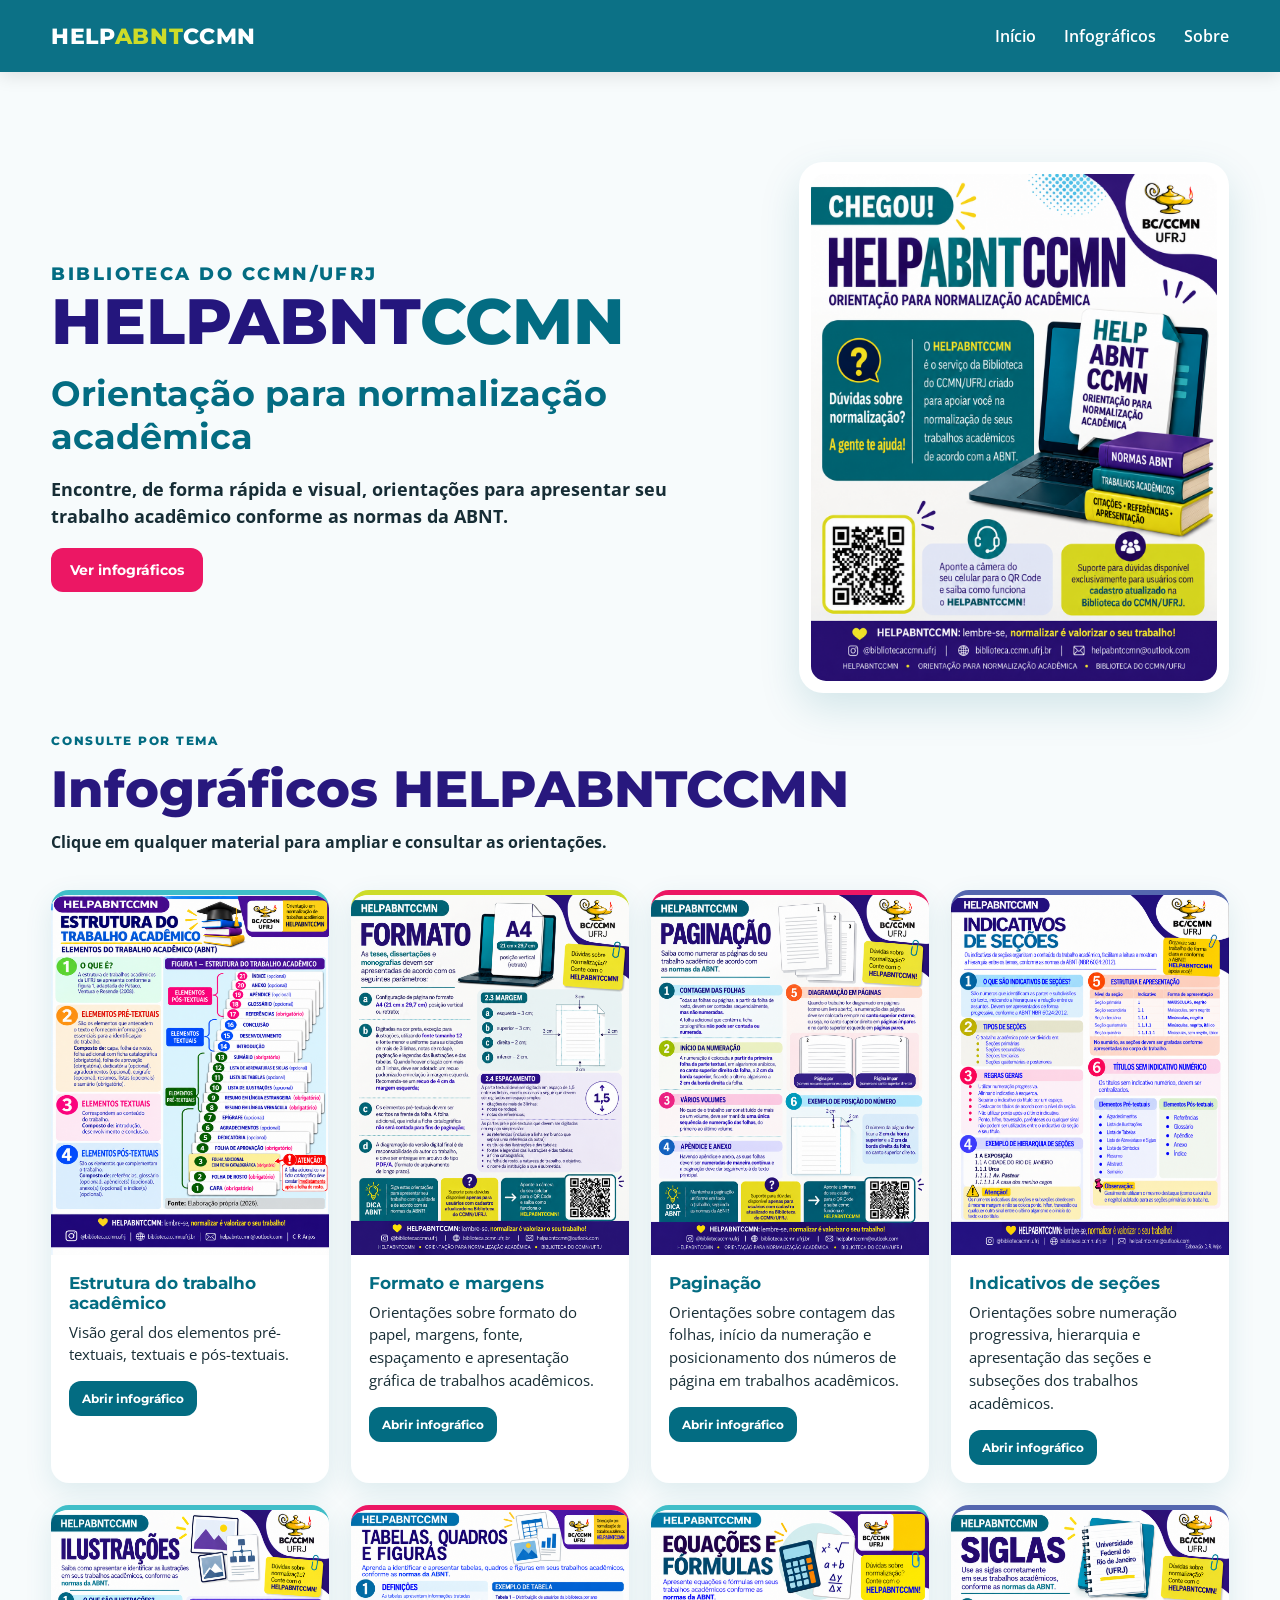
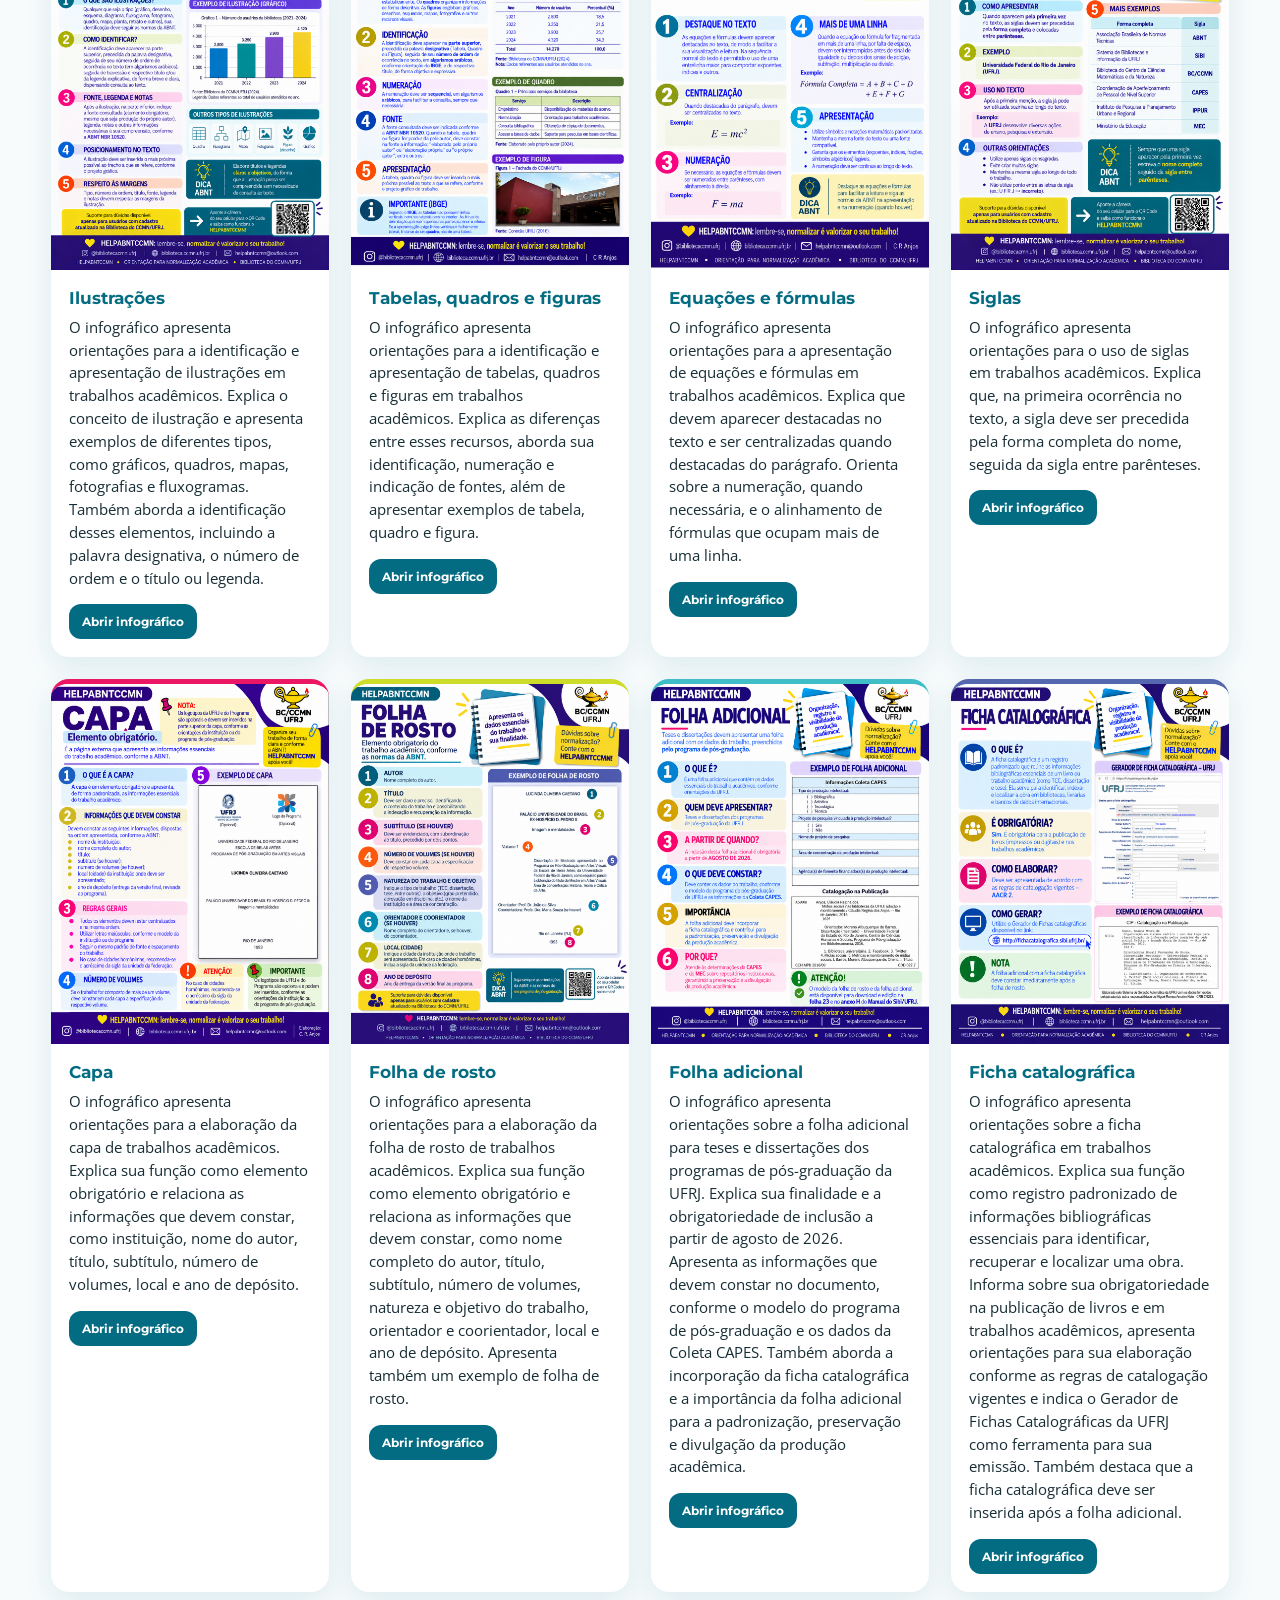
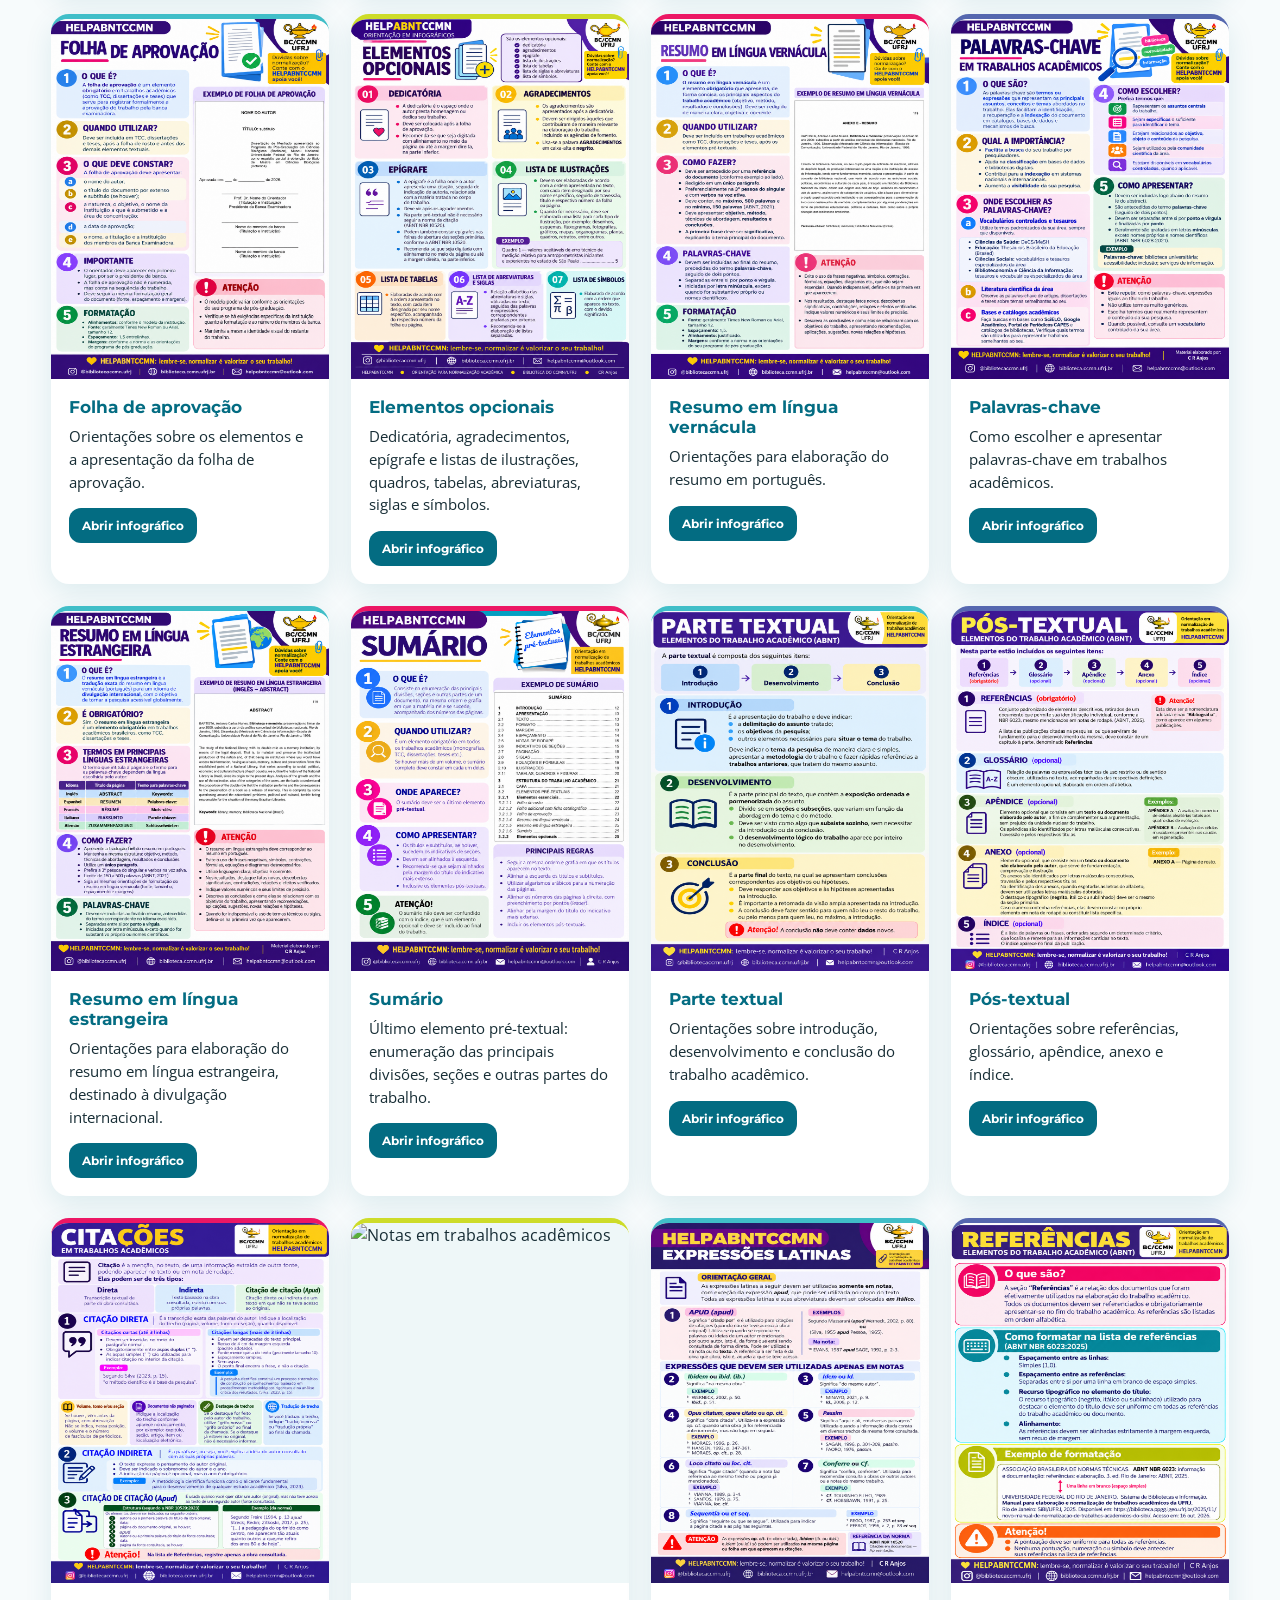
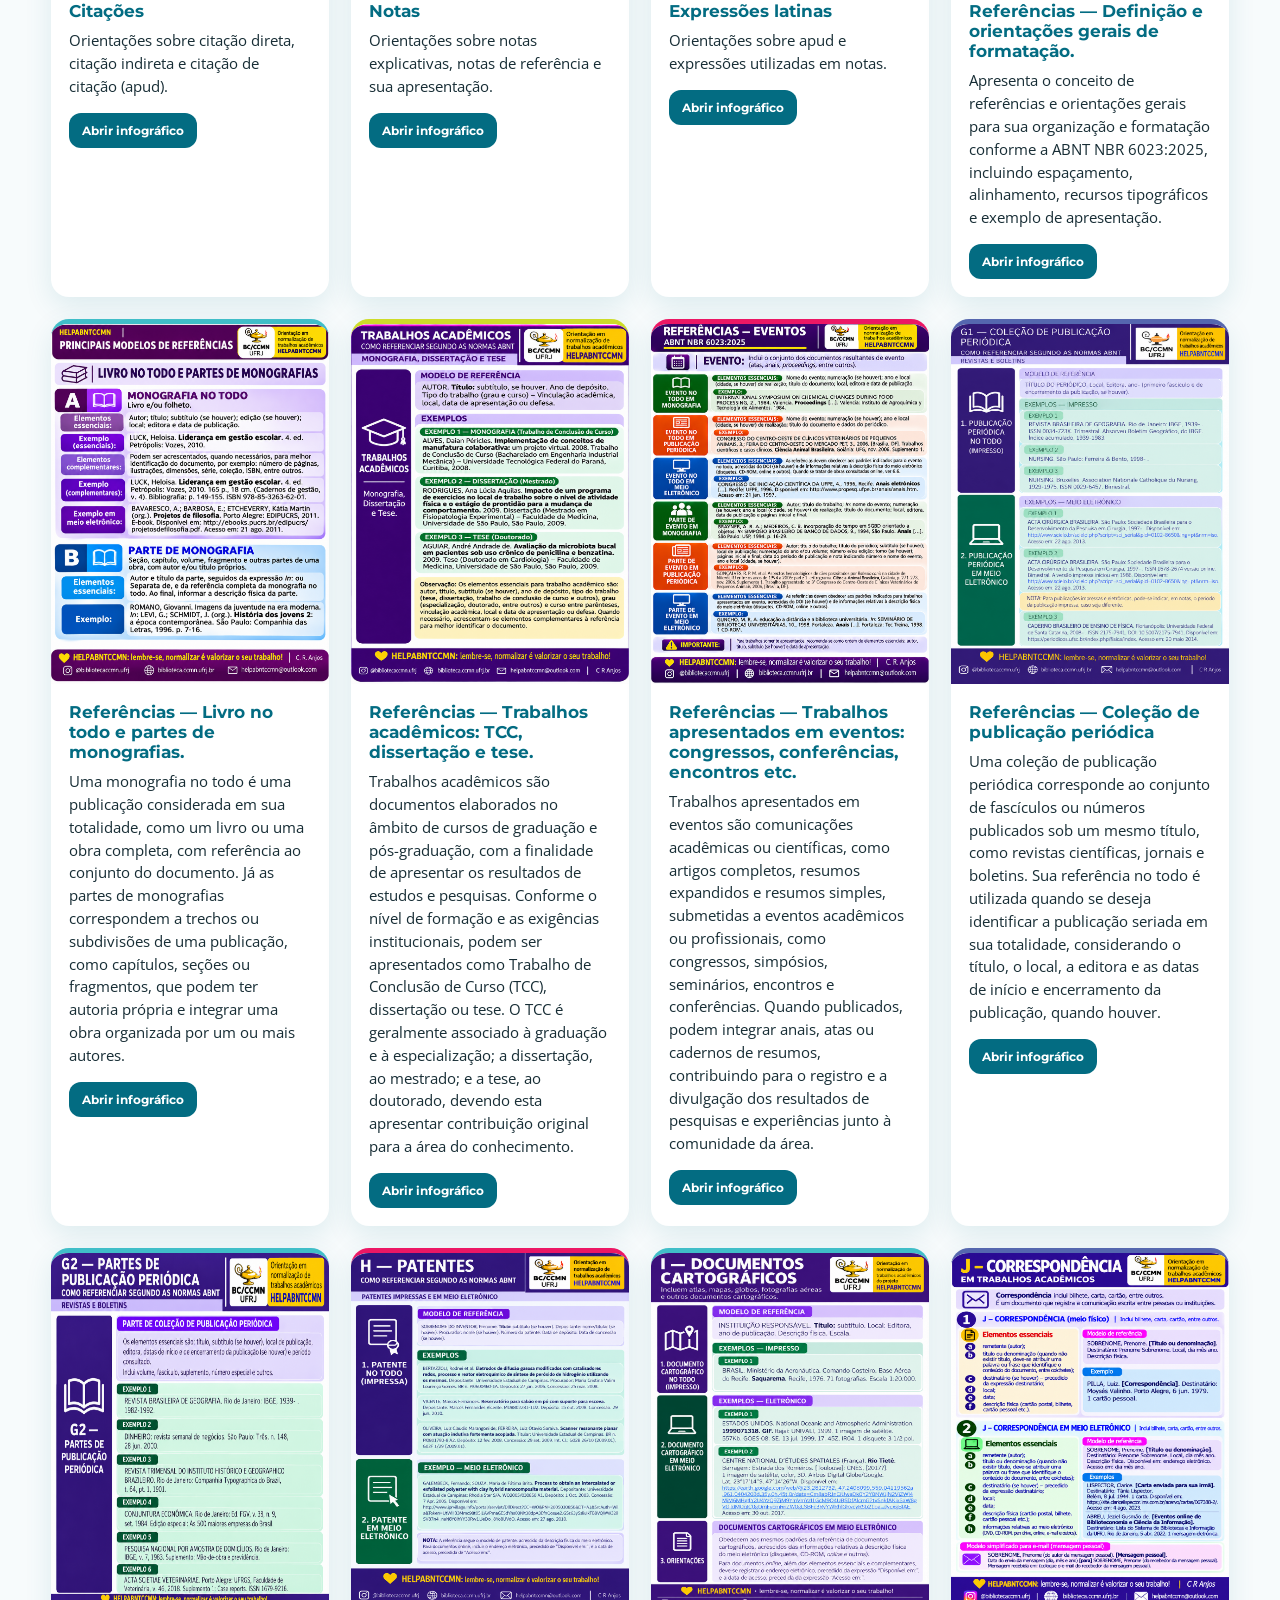
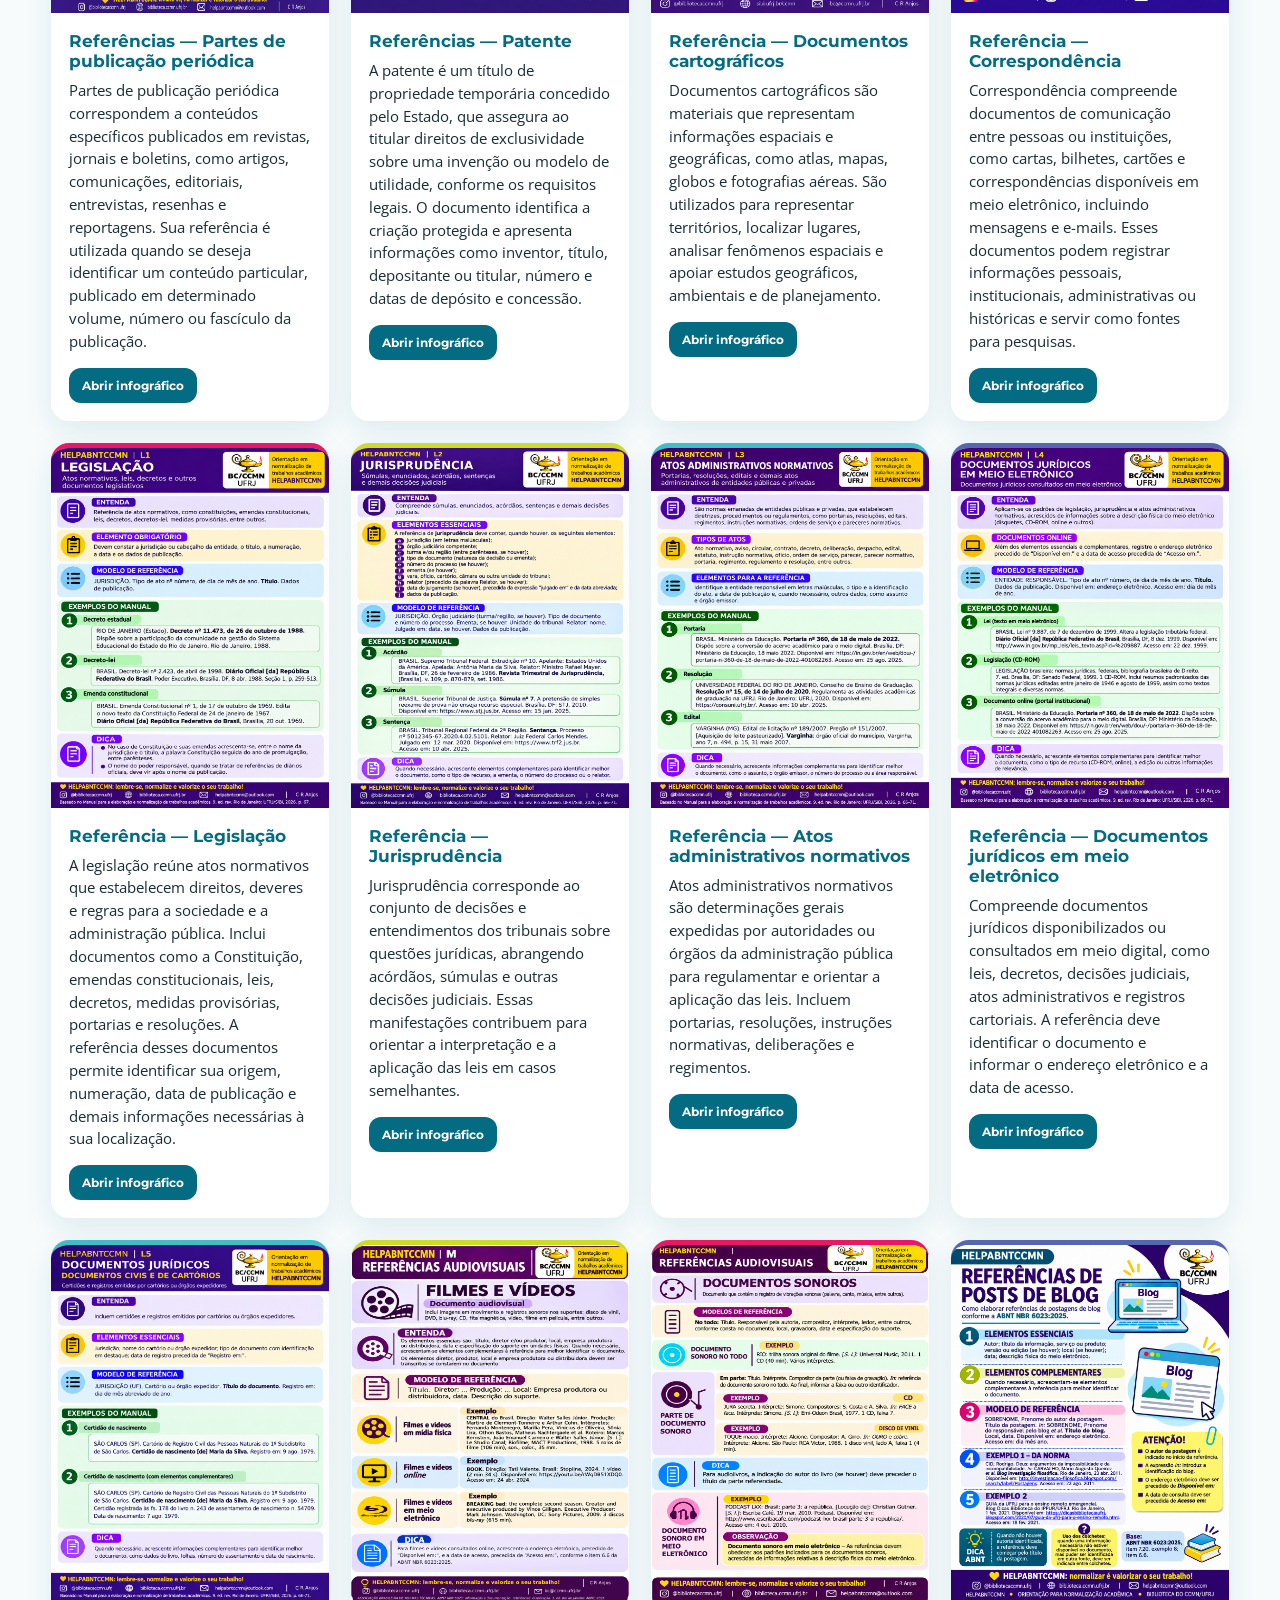
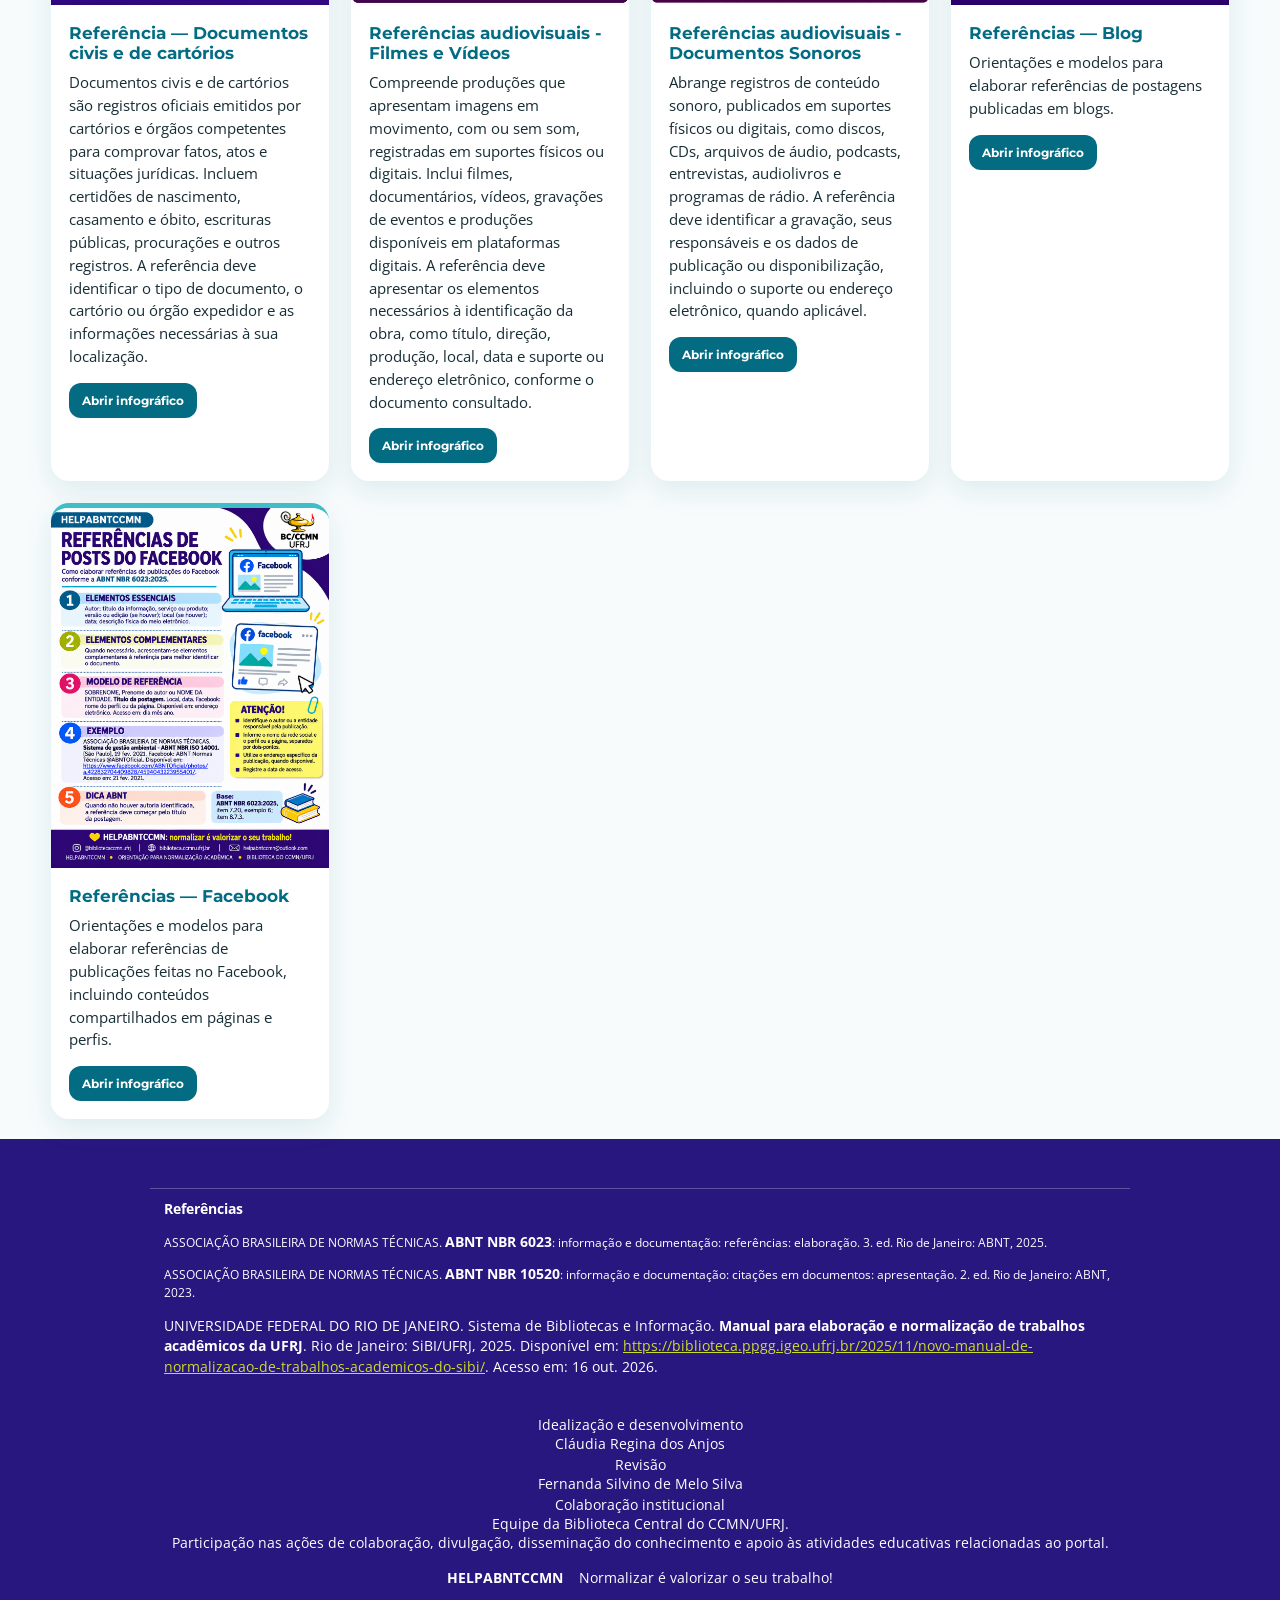
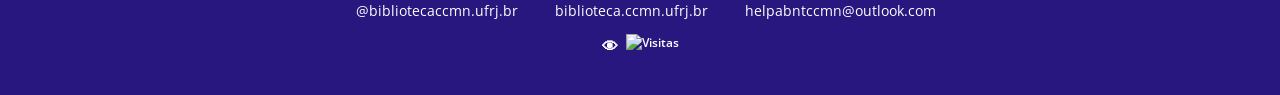
==== commit 67fba044: "Atualiza descrições de folha de rosto, folha adicional e ficha catalográfica" ====
--- a/index.html
+++ b/index.html
@@ -48,9 +48,9 @@
       <article class="card" data-image="equacoes.png" data-title="Equações e fórmulas" data-accessible-description="O infográfico apresenta orientações para a apresentação de equações e fórmulas em trabalhos acadêmicos. Explica que devem aparecer destacadas no texto e ser centralizadas quando destacadas do parágrafo. Orienta sobre a numeração, quando necessária, e o alinhamento de fórmulas que ocupam mais de uma linha."><div class="thumb"><img src="equacoes.png" alt="Infográfico sobre a apresentação de equações e fórmulas em trabalhos acadêmicos. Apresenta orientações sobre destaque no texto, centralização, numeração, alinhamento de expressões em mais de uma linha, padronização de símbolos e legibilidade, com exemplos matemáticos."></div><div class="card-body"><h3>Equações e fórmulas</h3><p>O infográfico apresenta orientações para a apresentação de equações e fórmulas em trabalhos acadêmicos. Explica que devem aparecer destacadas no texto e ser centralizadas quando destacadas do parágrafo. Orienta sobre a numeração, quando necessária, e o alinhamento de fórmulas que ocupam mais de uma linha.</p><button class="open">Abrir infográfico</button></div></article>
       <article class="card" data-image="siglas.png" data-title="Siglas" data-accessible-description="O infográfico apresenta orientações para o uso de siglas em trabalhos acadêmicos. Explica que, na primeira ocorrência no texto, a sigla deve ser precedida pela forma completa do nome, seguida da sigla entre parênteses."><div class="thumb"><img src="siglas.png" alt="Infográfico sobre o uso de siglas em trabalhos acadêmicos. Apresenta orientações para a primeira ocorrência, utilização ao longo do texto, padronização e exemplos de formas completas e respectivas siglas de instituições."></div><div class="card-body"><h3>Siglas</h3><p>O infográfico apresenta orientações para o uso de siglas em trabalhos acadêmicos. Explica que, na primeira ocorrência no texto, a sigla deve ser precedida pela forma completa do nome, seguida da sigla entre parênteses.</p><button class="open">Abrir infográfico</button></div></article>
       <article class="card" data-image="capa.png" data-title="Capa" data-accessible-description="O infográfico apresenta orientações para a elaboração da capa de trabalhos acadêmicos. Explica sua função como elemento obrigatório e relaciona as informações que devem constar, como instituição, nome do autor, título, subtítulo, número de volumes, local e ano de depósito."><div class="thumb"><img src="capa.png" alt="Infográfico HELPABNTCCMN sobre a capa de trabalhos acadêmicos. Apresenta informações obrigatórias, regras gerais de formatação, orientação para trabalhos em mais de um volume e exemplo de capa."></div><div class="card-body"><h3>Capa</h3><p>O infográfico apresenta orientações para a elaboração da capa de trabalhos acadêmicos. Explica sua função como elemento obrigatório e relaciona as informações que devem constar, como instituição, nome do autor, título, subtítulo, número de volumes, local e ano de depósito.</p><button class="open">Abrir infográfico</button></div></article>
-      <article class="card" data-image="folha de rosto.png" data-title="Folha de rosto"><div class="thumb"><img src="folha de rosto.png" alt="Folha de rosto"></div><div class="card-body"><h3>Folha de rosto</h3><p>Elemento obrigatório com as informações de identificação do trabalho acadêmico.</p><button class="open">Abrir infográfico</button></div></article>
-      <article class="card" data-image="folha adicional.png" data-title="Folha adicional"><div class="thumb"><img src="folha adicional.png" alt="Folha adicional"></div><div class="card-body"><h3>Folha adicional</h3><p>Orientações para elaboração da folha adicional e preenchimento dos dados solicitados.</p><button class="open">Abrir infográfico</button></div></article>
-      <article class="card" data-image="Ficha.png" data-title="Ficha catalográfica" data-accessible-description="O infográfico apresenta orientações sobre a ficha catalográfica em trabalhos acadêmicos. Explica sua função como registro padronizado de informações bibliográficas essenciais para identificar, recuperar e localizar uma obra. Informa sobre sua obrigatoriedade na publicação de livros e em trabalhos acadêmicos, apresenta orientações para sua elaboração conforme as regras de catalogação vigentes e indica o Gerador de Fichas Catalográficas da UFRJ como ferramenta para sua emissão. Também destaca que a ficha catalográfica deve ser inserida após a folha adicional."><div class="thumb"><img src="Ficha.png" alt="Infográfico sobre ficha catalográfica. Apresenta sua definição, obrigatoriedade, orientações de elaboração, acesso ao gerador da UFRJ e exemplo de ficha catalográfica."></div><div class="card-body"><h3>Ficha catalográfica</h3><p>O infográfico apresenta orientações sobre a ficha catalográfica em trabalhos acadêmicos. Explica sua função como registro padronizado de informações bibliográficas essenciais para identificar, recuperar e localizar uma obra. Informa sobre sua obrigatoriedade na publicação de livros e em trabalhos acadêmicos, apresenta orientações para sua elaboração conforme as regras de catalogação vigentes e indica o Gerador de Fichas Catalográficas da UFRJ como ferramenta para sua emissão. Também destaca que a ficha catalográfica deve ser inserida após a folha adicional.</p><button class="open">Abrir infográfico</button></div></article>
+      <article class="card" data-image="folha de rosto.png" data-title="Folha de rosto" data-accessible-description="O infográfico apresenta orientações para a elaboração da folha de rosto de trabalhos acadêmicos. Explica sua função como elemento obrigatório e relaciona as informações que devem constar, como nome completo do autor, título, subtítulo, número de volumes, natureza e objetivo do trabalho, orientador e coorientador, local e ano de depósito. Apresenta também um exemplo de folha de rosto."><div class="thumb"><img src="folha de rosto.png" alt="Infográfico sobre a folha de rosto de trabalhos acadêmicos. Apresenta os elementos de identificação e caracterização do trabalho, além de um exemplo de apresentação."></div><div class="card-body"><h3>Folha de rosto</h3><p>O infográfico apresenta orientações para a elaboração da folha de rosto de trabalhos acadêmicos. Explica sua função como elemento obrigatório e relaciona as informações que devem constar, como nome completo do autor, título, subtítulo, número de volumes, natureza e objetivo do trabalho, orientador e coorientador, local e ano de depósito. Apresenta também um exemplo de folha de rosto.</p><button class="open">Abrir infográfico</button></div></article>
+      <article class="card" data-image="folha adicional.png" data-title="Folha adicional" data-accessible-description="O infográfico apresenta orientações sobre a folha adicional para teses e dissertações dos programas de pós-graduação da UFRJ. Explica sua finalidade e a obrigatoriedade de inclusão a partir de agosto de 2026. Apresenta as informações que devem constar no documento, conforme o modelo do programa de pós-graduação e os dados da Coleta CAPES. Também aborda a incorporação da ficha catalográfica e a importância da folha adicional para a padronização, preservação e divulgação da produção acadêmica."><div class="thumb"><img src="folha adicional.png" alt="Infográfico sobre a folha adicional de teses e dissertações da UFRJ. Apresenta finalidade, obrigatoriedade, informações solicitadas, modelo de preenchimento e exemplo de ficha catalográfica."></div><div class="card-body"><h3>Folha adicional</h3><p>O infográfico apresenta orientações sobre a folha adicional para teses e dissertações dos programas de pós-graduação da UFRJ. Explica sua finalidade e a obrigatoriedade de inclusão a partir de agosto de 2026. Apresenta as informações que devem constar no documento, conforme o modelo do programa de pós-graduação e os dados da Coleta CAPES. Também aborda a incorporação da ficha catalográfica e a importância da folha adicional para a padronização, preservação e divulgação da produção acadêmica.</p><button class="open">Abrir infográfico</button></div></article>
+      <article class="card" data-image="Ficha.png" data-title="Ficha catalográfica" data-accessible-description="O infográfico apresenta orientações sobre a ficha catalográfica em trabalhos acadêmicos. Explica sua função como registro padronizado de informações bibliográficas essenciais para identificar, recuperar e localizar uma obra."><div class="thumb"><img src="Ficha.png" alt="Infográfico sobre ficha catalográfica. Apresenta sua definição, obrigatoriedade, orientações de elaboração, acesso ao gerador da UFRJ e exemplo de ficha catalográfica."></div><div class="card-body"><h3>Ficha catalográfica</h3><p>O infográfico apresenta orientações sobre a ficha catalográfica em trabalhos acadêmicos. Explica sua função como registro padronizado de informações bibliográficas essenciais para identificar, recuperar e localizar uma obra. Informa sobre sua obrigatoriedade na publicação de livros e em trabalhos acadêmicos, apresenta orientações para sua elaboração conforme as regras de catalogação vigentes e indica o Gerador de Fichas Catalográficas da UFRJ como ferramenta para sua emissão. Também destaca que a ficha catalográfica deve ser inserida após a folha adicional.</p><button class="open">Abrir infográfico</button></div></article>
       <article class="card" data-accessible-description="Orientações sobre os elementos e a apresentação da folha de aprovação." data-image="folha de aprovação.png" data-title="Folha de aprovação"><div class="thumb"><img src="folha de aprovação.png" alt="Folha de aprovação"></div><div class="card-body"><h3>Folha de aprovação</h3><p>Orientações sobre os elementos e a apresentação da folha de aprovação.</p><button class="open">Abrir infográfico</button></div></article>
       <article class="card" data-image="Elementos Opcionais.png" data-title="Elementos opcionais" data-accessible-description="Dedicatória, agradecimentos, epígrafe e listas de ilustrações, quadros, tabelas, abreviaturas, siglas e símbolos."><div class="thumb"><img src="Elementos Opcionais.png" alt="Elementos opcionais"></div><div class="card-body"><h3>Elementos opcionais</h3><p>Dedicatória, agradecimentos, epígrafe e listas de ilustrações, quadros, tabelas, abreviaturas, siglas e símbolos.</p><button class="open">Abrir infográfico</button></div></article>
       <article class="card" data-image="Resumo.png" data-title="Resumo em língua vernácula" data-accessible-description="Orientações para elaboração do resumo em português."><div class="thumb"><img src="Resumo.png" alt="Resumo em língua vernácula"></div><div class="card-body"><h3>Resumo em língua vernácula</h3><p>Orientações para elaboração do resumo em português.</p><button class="open">Abrir infográfico</button></div></article>
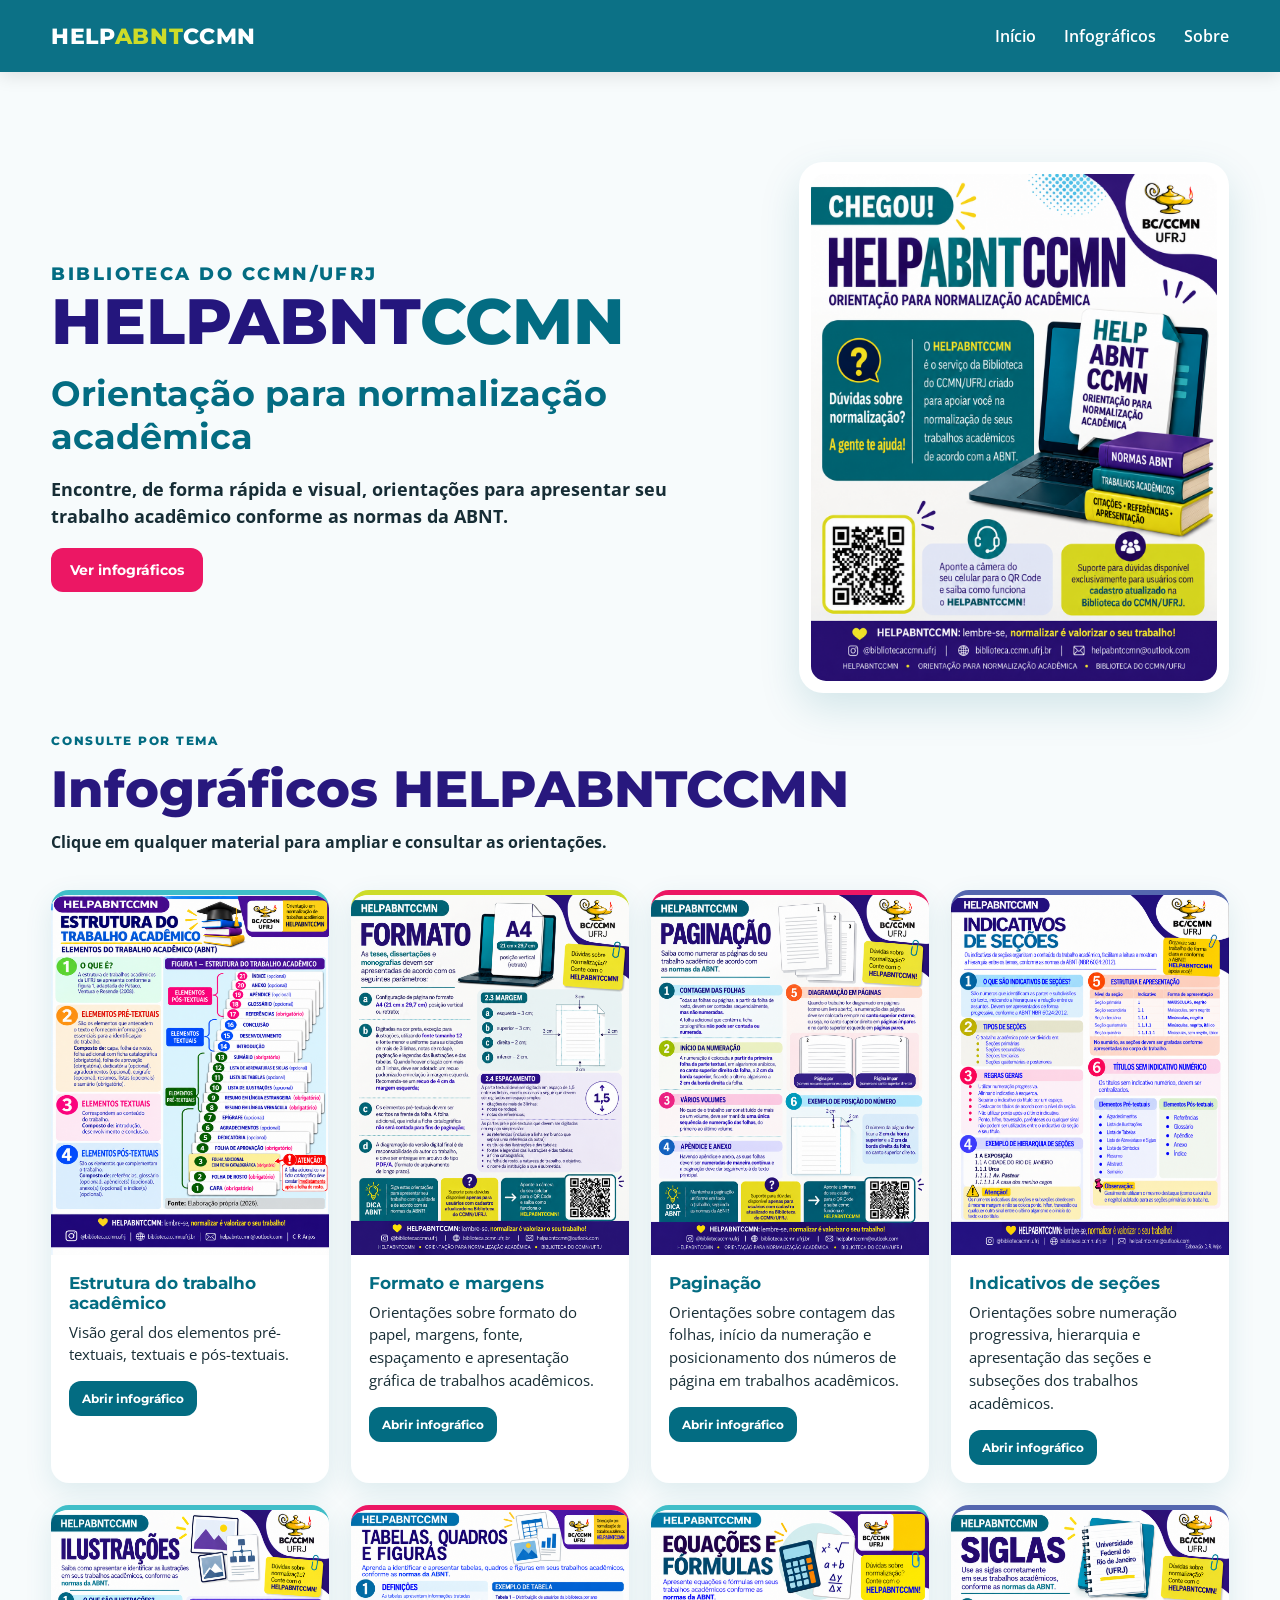
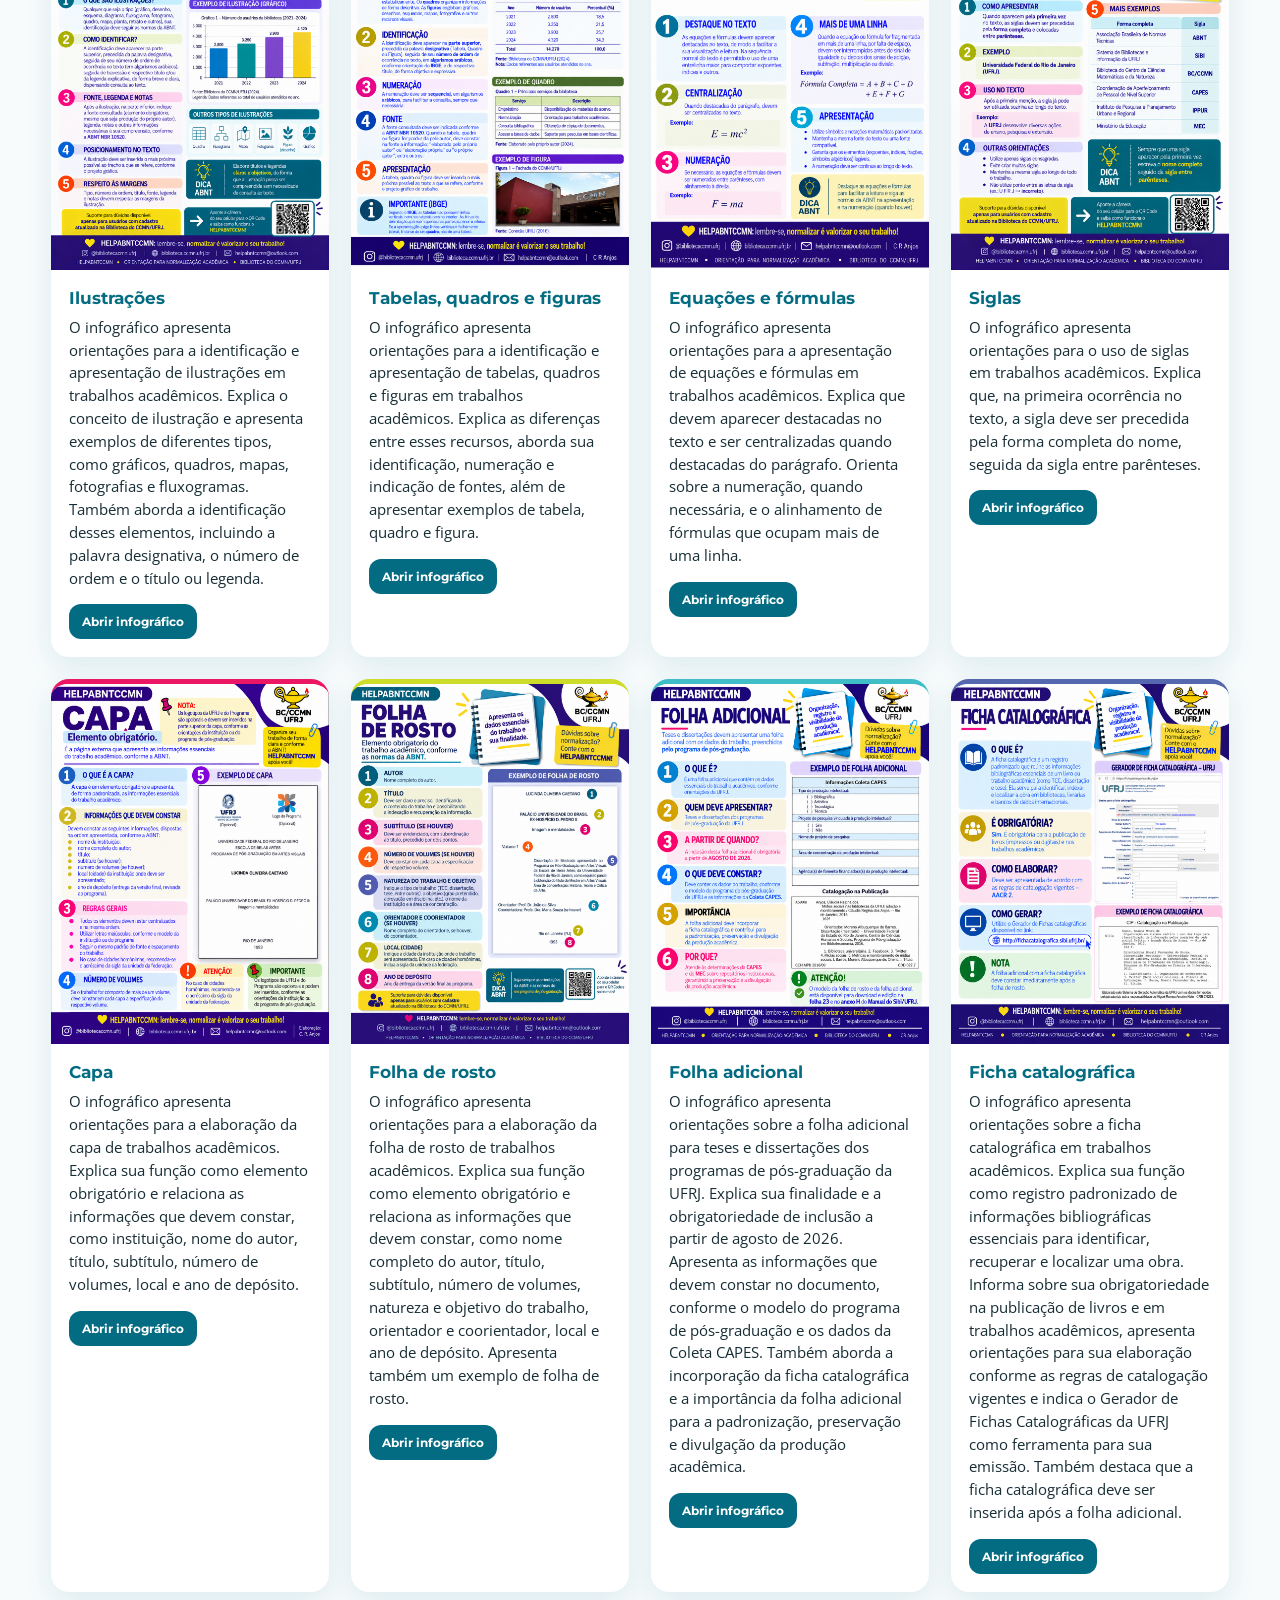
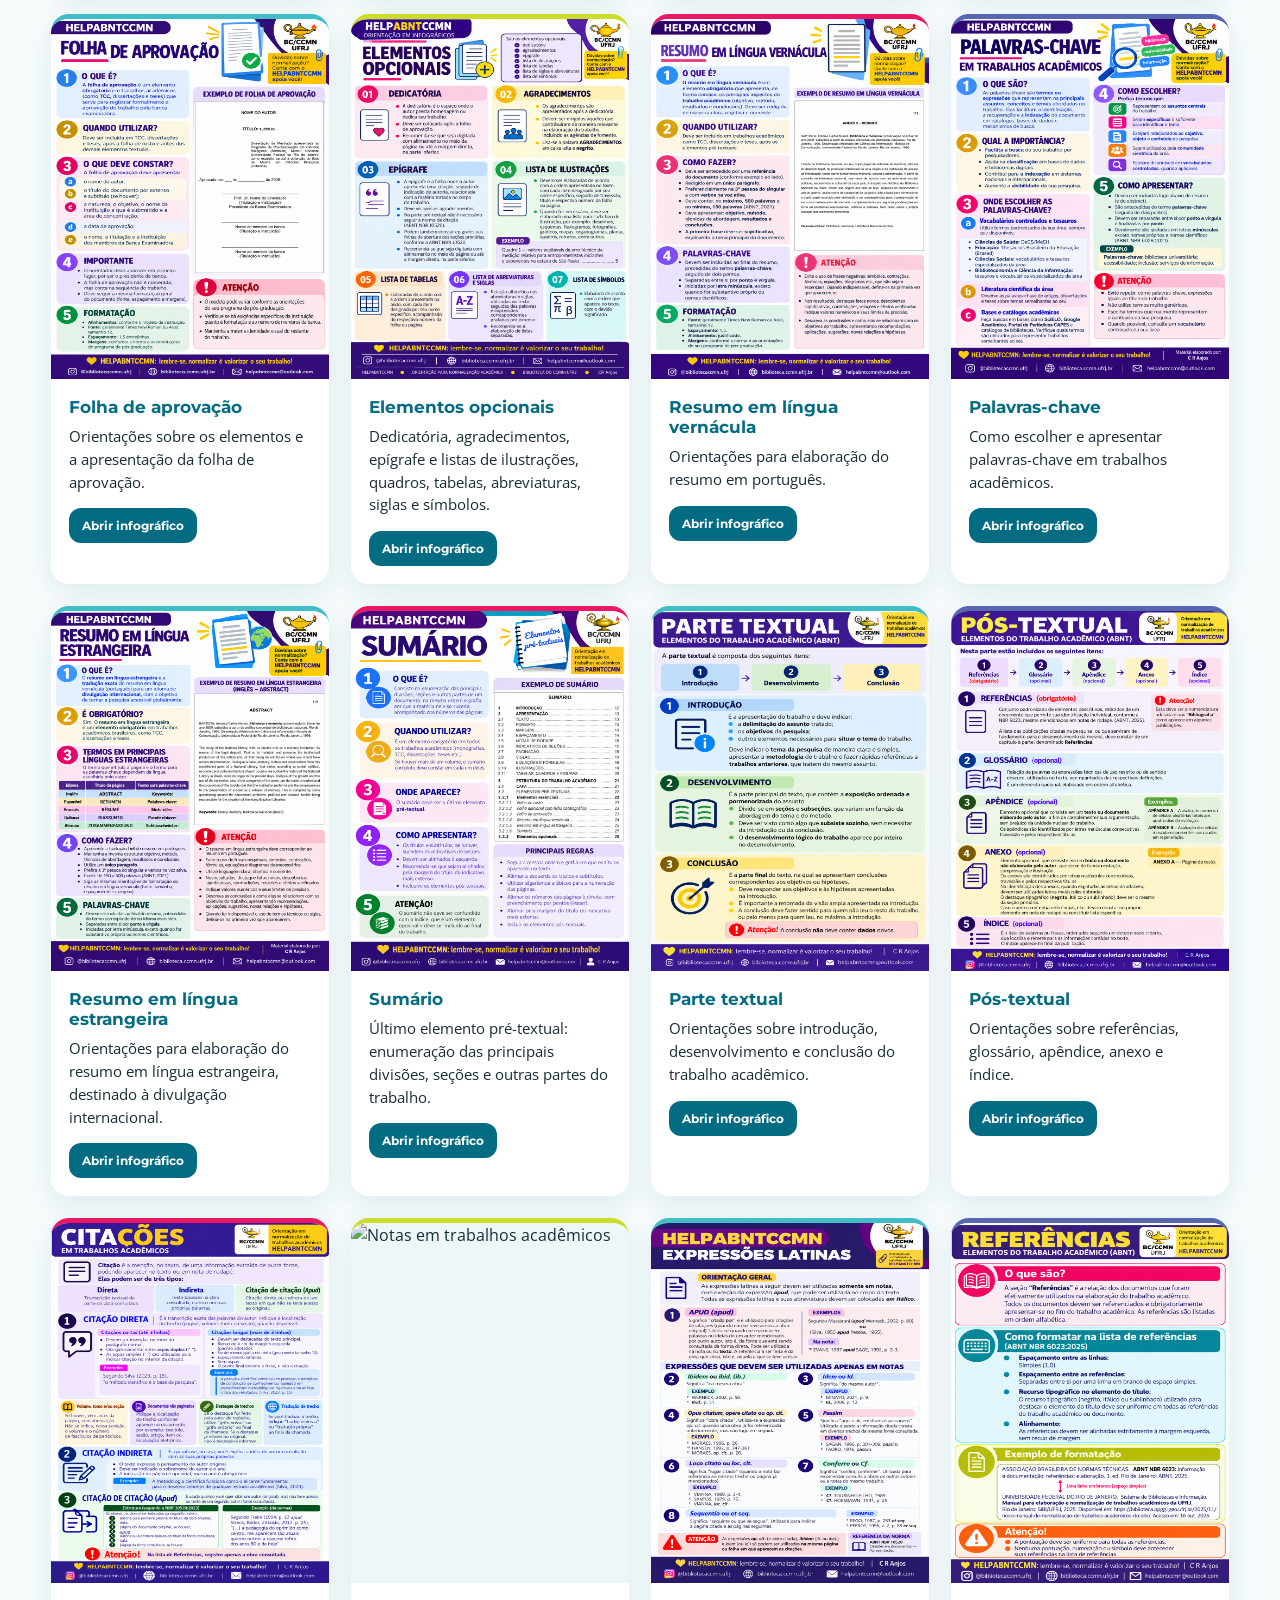
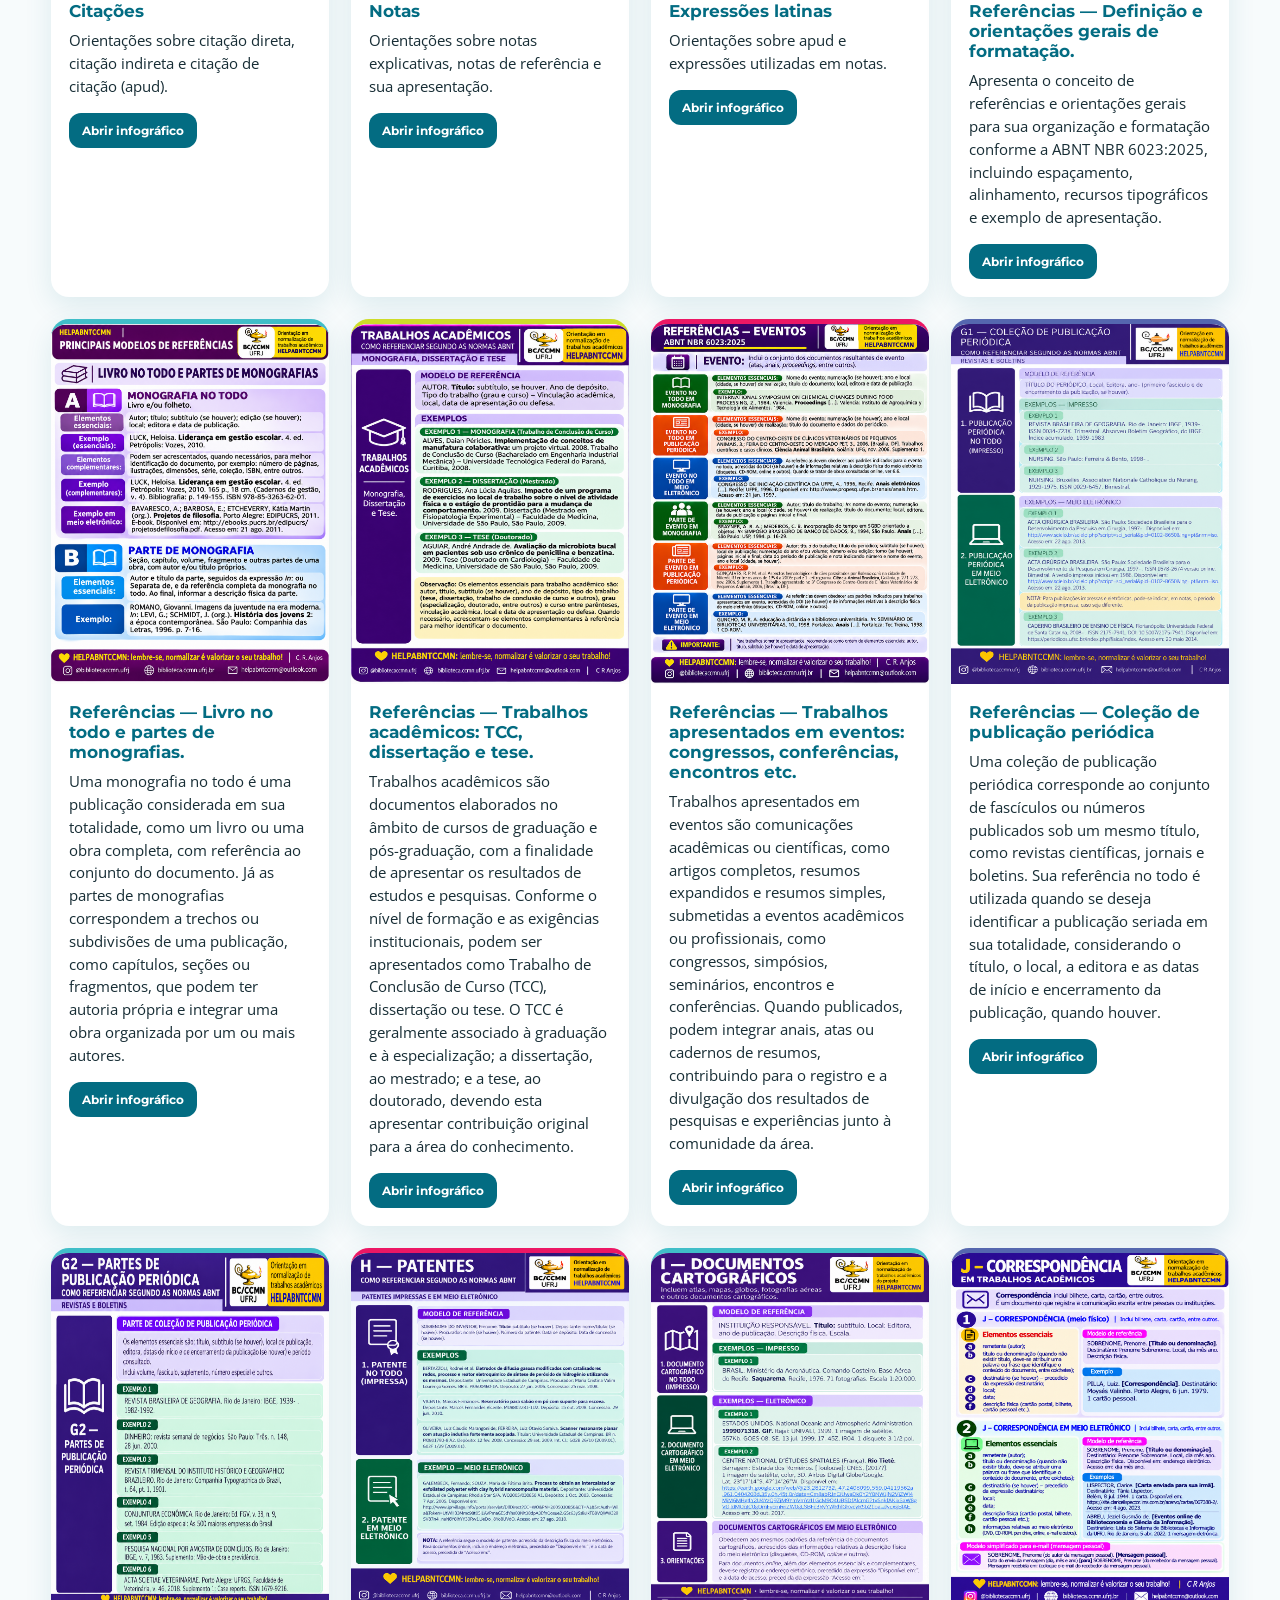
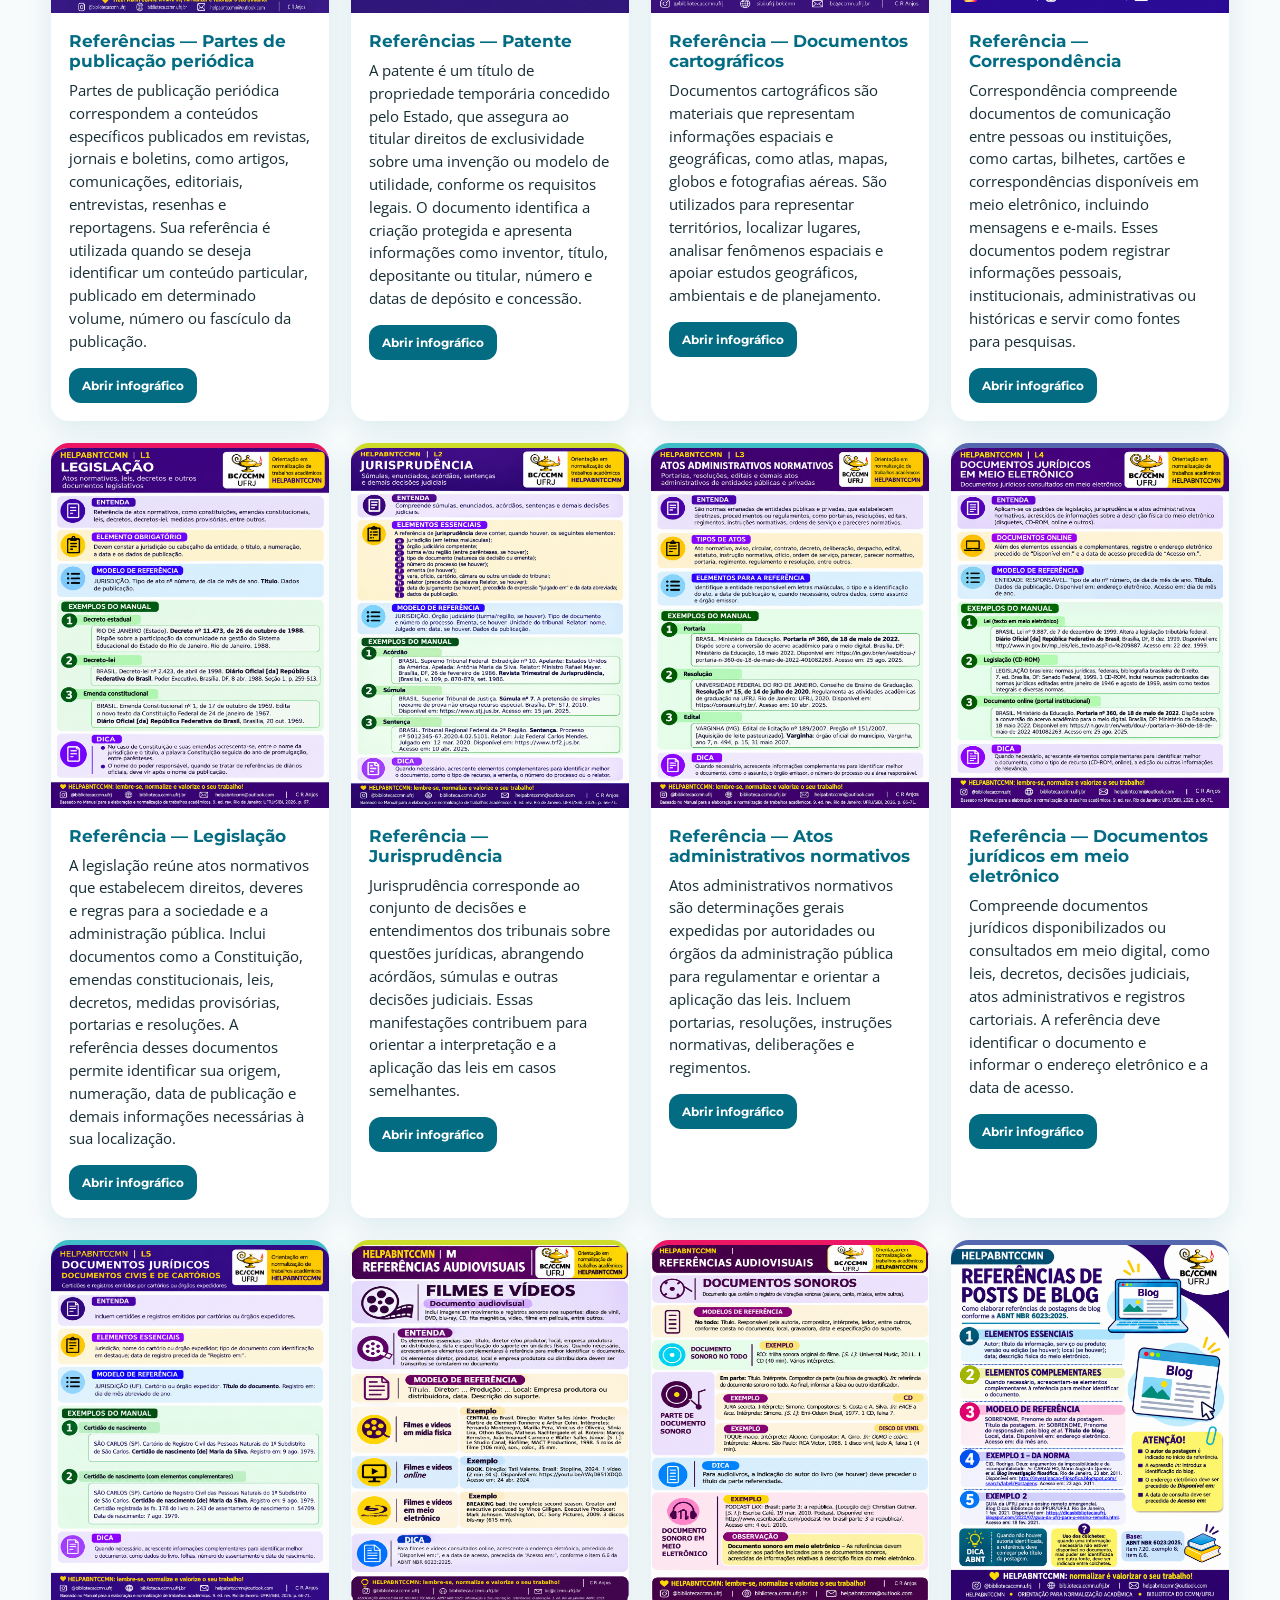
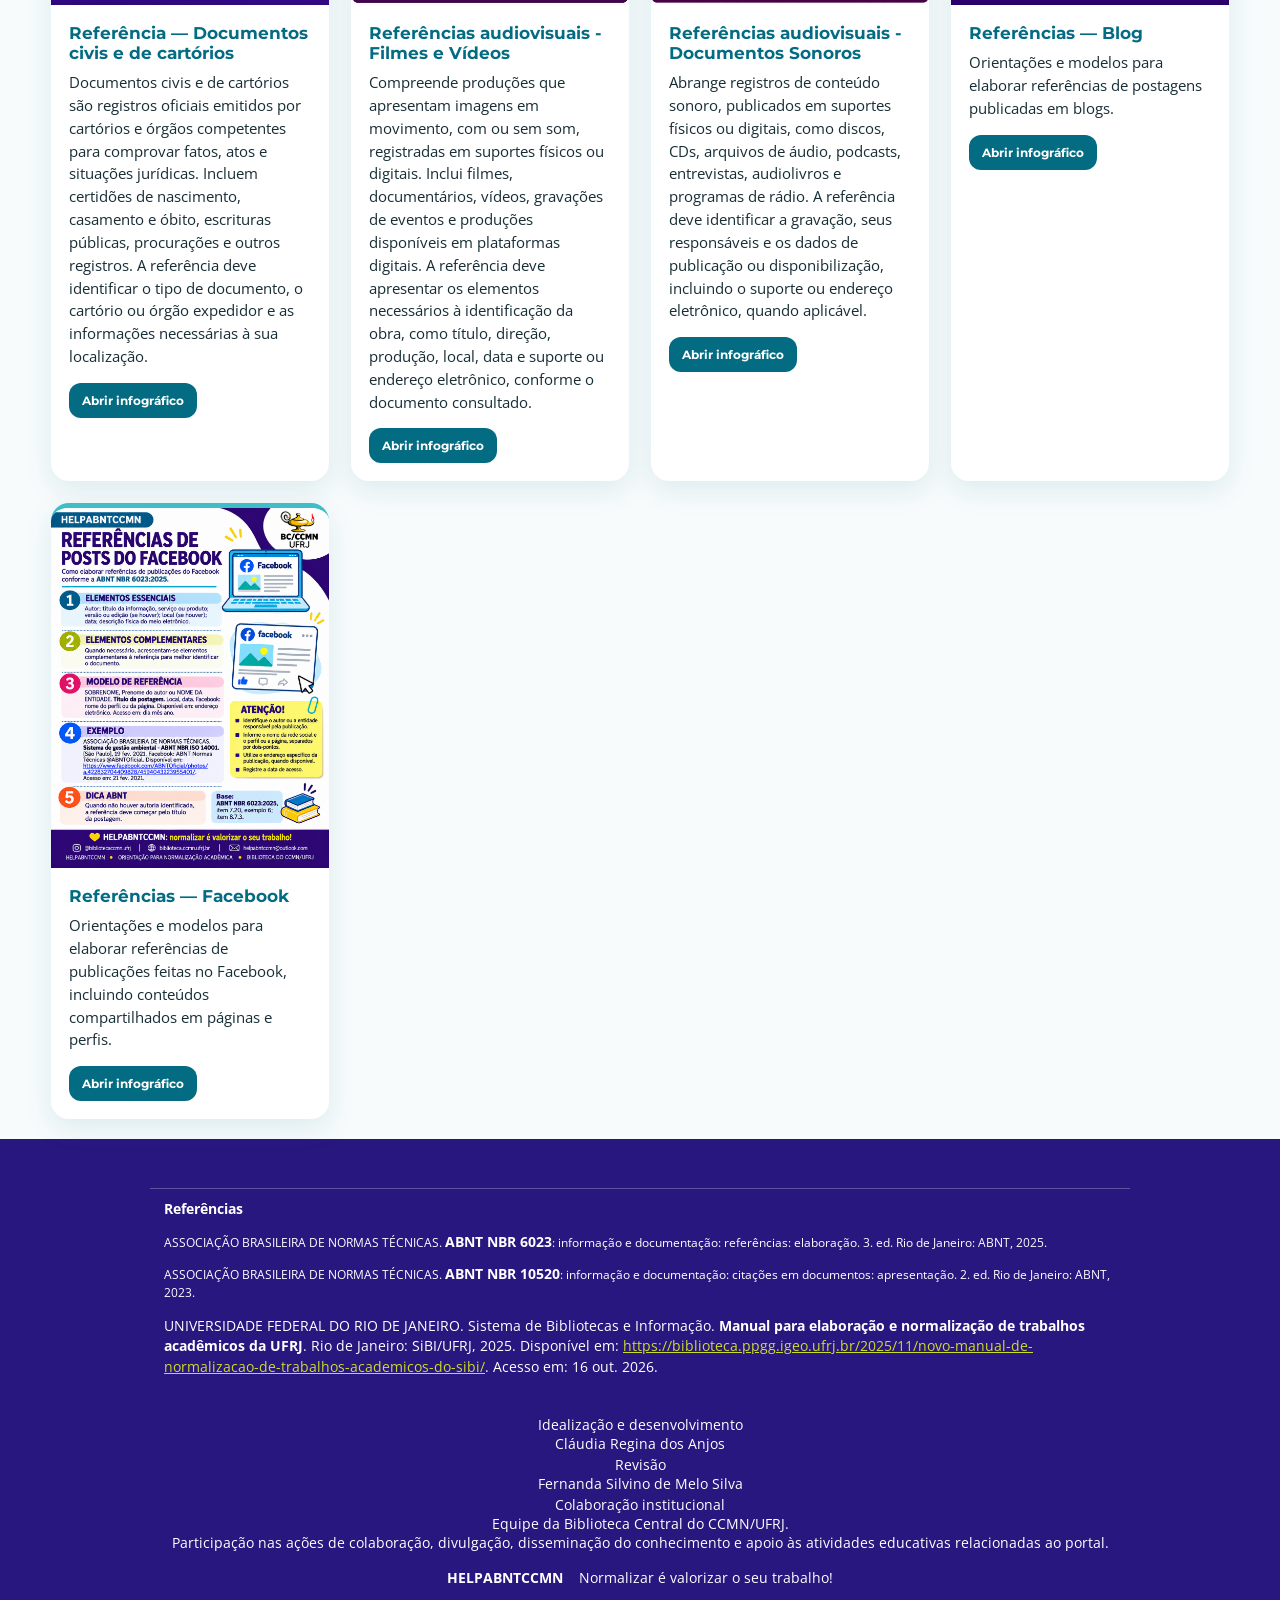
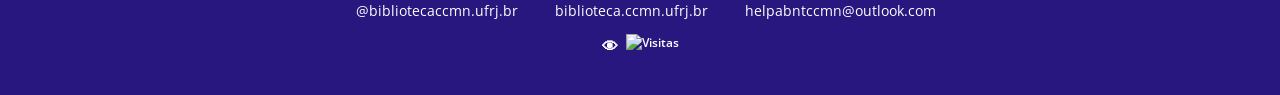
==== commit 373348d7: "Padroniza descrições dos cards de Referências a Facebook" ====
--- a/index.html
+++ b/index.html
@@ -62,24 +62,24 @@
       <article class="card" data-image="citacoes_apud_ajustado.png?v=5" data-title="Citações" data-accessible-description="Orientações sobre citação direta, citação indireta e citação de citação (apud)."><div class="thumb"><img src="citacoes_apud_ajustado.png?v=5" alt="Citações em trabalhos acadêmicos"></div><div class="card-body"><h3>Citações</h3><p>Orientações sobre citação direta, citação indireta e citação de citação (apud).</p><button class="open">Abrir infográfico</button></div></article>
       <article class="card" data-image="https://raw.githubusercontent.com/estudousuarioccmn-rgb/HELPABNTCCMN/b3bc3f34130683df16fb8919d645fb62651971af/Notas.png" data-title="Notas" data-accessible-description="Orientações sobre notas explicativas, notas de referência e sua apresentação."><div class="thumb"><img src="https://raw.githubusercontent.com/estudousuarioccmn-rgb/HELPABNTCCMN/b3bc3f34130683df16fb8919d645fb62651971af/Notas.png" alt="Notas em trabalhos acadêmicos"></div><div class="card-body"><h3>Notas</h3><p>Orientações sobre notas explicativas, notas de referência e sua apresentação.</p><button class="open">Abrir infográfico</button></div></article>
       <article class="card" data-image="Expressões latinas.png" data-title="Expressões latinas" data-accessible-description="Orientações sobre apud e expressões utilizadas em notas."><div class="thumb"><img src="Expressões latinas.png" alt="Expressões latinas em trabalhos acadêmicos"></div><div class="card-body"><h3>Expressões latinas</h3><p>Orientações sobre apud e expressões utilizadas em notas.</p><button class="open">Abrir infográfico</button></div></article>
-      <article class="card" data-image="Referências.png?v=1" data-title="Referências"><div class="thumb"><img src="Referências.png?v=1" alt="Referências"></div><div class="card-body"><h3>Referências — Definição e orientações gerais de formatação.</h3><p>Apresenta o conceito de referências e orientações gerais para sua organização e formatação conforme a ABNT NBR 6023:2025, incluindo espaçamento, alinhamento, recursos tipográficos e exemplo de apresentação.</p><button class="open">Abrir infográfico</button></div></article>
-      <article class="card" data-image="Referências0.png" data-title="Referências"><div class="thumb"><img src="Referências0.png" alt="Referências 0"></div><div class="card-body"><h3>Referências — Livro no todo e partes de monografias.</h3><p>Uma monografia no todo é uma publicação considerada em sua totalidade, como um livro ou uma obra completa, com referência ao conjunto do documento. Já as partes de monografias correspondem a trechos ou subdivisões de uma publicação, como capítulos, seções ou fragmentos, que podem ter autoria própria e integrar uma obra organizada por um ou mais autores.</p><button class="open">Abrir infográfico</button></div></article>
-      <article class="card" data-image="Referências1.png" data-title="Referências"><div class="thumb"><img src="Referências1.png" alt="Referências"></div><div class="card-body"><h3>Referências — Trabalhos acadêmicos: TCC, dissertação e tese.</h3><p>Trabalhos acadêmicos são documentos elaborados no âmbito de cursos de graduação e pós-graduação, com a finalidade de apresentar os resultados de estudos e pesquisas. Conforme o nível de formação e as exigências institucionais, podem ser apresentados como Trabalho de Conclusão de Curso (TCC), dissertação ou tese. O TCC é geralmente associado à graduação e à especialização; a dissertação, ao mestrado; e a tese, ao doutorado, devendo esta apresentar contribuição original para a área do conhecimento.</p><button class="open">Abrir infográfico</button></div></article>
-      <article class="card" data-image="Referências2.png" data-title="Referências"><div class="thumb"><img src="Referências2.png" alt="Referências 2"></div><div class="card-body"><h3>Referências — Trabalhos apresentados em eventos: congressos, conferências, encontros etc.</h3><p>Trabalhos apresentados em eventos são comunicações acadêmicas ou científicas, como artigos completos, resumos expandidos e resumos simples, submetidas a eventos acadêmicos ou profissionais, como congressos, simpósios, seminários, encontros e conferências. Quando publicados, podem integrar anais, atas ou cadernos de resumos, contribuindo para o registro e a divulgação dos resultados de pesquisas e experiências junto à comunidade da área.</p><button class="open">Abrir infográfico</button></div></article>
+      <article class="card" data-image="Referências.png?v=1" data-title="Referências" data-accessible-description="Apresenta o conceito de referências e orientações gerais para sua organização e formatação conforme a ABNT NBR 6023:2025, incluindo espaçamento, alinhamento, recursos tipográficos e exemplo de apresentação."><div class="thumb"><img src="Referências.png?v=1" alt="Referências"></div><div class="card-body"><h3>Referências — Definição e orientações gerais de formatação.</h3><p>Apresenta o conceito de referências e orientações gerais para sua organização e formatação conforme a ABNT NBR 6023:2025, incluindo espaçamento, alinhamento, recursos tipográficos e exemplo de apresentação.</p><button class="open">Abrir infográfico</button></div></article>
+      <article class="card" data-image="Referências0.png" data-title="Referências" data-accessible-description="Uma monografia no todo é uma publicação considerada em sua totalidade, como um livro ou uma obra completa, com referência ao conjunto do documento. Já as partes de monografias correspondem a trechos ou subdivisões de uma publicação, como capítulos, seções ou fragmentos, que podem ter autoria própria e integrar uma obra organizada por um ou mais autores."><div class="thumb"><img src="Referências0.png" alt="Referências 0"></div><div class="card-body"><h3>Referências — Livro no todo e partes de monografias.</h3><p>Uma monografia no todo é uma publicação considerada em sua totalidade, como um livro ou uma obra completa, com referência ao conjunto do documento. Já as partes de monografias correspondem a trechos ou subdivisões de uma publicação, como capítulos, seções ou fragmentos, que podem ter autoria própria e integrar uma obra organizada por um ou mais autores.</p><button class="open">Abrir infográfico</button></div></article>
+      <article class="card" data-image="Referências1.png" data-title="Referências" data-accessible-description="Trabalhos acadêmicos são documentos elaborados no âmbito de cursos de graduação e pós-graduação, com a finalidade de apresentar os resultados de estudos e pesquisas. Conforme o nível de formação e as exigências institucionais, podem ser apresentados como Trabalho de Conclusão de Curso (TCC), dissertação ou tese. O TCC é geralmente associado à graduação e à especialização; a dissertação, ao mestrado; e a tese, ao doutorado, devendo esta apresentar contribuição original para a área do conhecimento."><div class="thumb"><img src="Referências1.png" alt="Referências"></div><div class="card-body"><h3>Referências — Trabalhos acadêmicos: TCC, dissertação e tese.</h3><p>Trabalhos acadêmicos são documentos elaborados no âmbito de cursos de graduação e pós-graduação, com a finalidade de apresentar os resultados de estudos e pesquisas. Conforme o nível de formação e as exigências institucionais, podem ser apresentados como Trabalho de Conclusão de Curso (TCC), dissertação ou tese. O TCC é geralmente associado à graduação e à especialização; a dissertação, ao mestrado; e a tese, ao doutorado, devendo esta apresentar contribuição original para a área do conhecimento.</p><button class="open">Abrir infográfico</button></div></article>
+      <article class="card" data-image="Referências2.png" data-title="Referências" data-accessible-description="Trabalhos apresentados em eventos são comunicações acadêmicas ou científicas, como artigos completos, resumos expandidos e resumos simples, submetidas a eventos acadêmicos ou profissionais, como congressos, simpósios, seminários, encontros e conferências. Quando publicados, podem integrar anais, atas ou cadernos de resumos, contribuindo para o registro e a divulgação dos resultados de pesquisas e experiências junto à comunidade da área."><div class="thumb"><img src="Referências2.png" alt="Referências 2"></div><div class="card-body"><h3>Referências — Trabalhos apresentados em eventos: congressos, conferências, encontros etc.</h3><p>Trabalhos apresentados em eventos são comunicações acadêmicas ou científicas, como artigos completos, resumos expandidos e resumos simples, submetidas a eventos acadêmicos ou profissionais, como congressos, simpósios, seminários, encontros e conferências. Quando publicados, podem integrar anais, atas ou cadernos de resumos, contribuindo para o registro e a divulgação dos resultados de pesquisas e experiências junto à comunidade da área.</p><button class="open">Abrir infográfico</button></div></article>
       
-      <article class="card" data-image="Referencia4.png?v=5" data-title="Referências — Coleção de publicação periódica"><div class="thumb"><img src="Referencia4.png?v=5" alt="Referências 4 - G1 — Coleção de publicação periódica"></div><div class="card-body"><h3>Referências — Coleção de publicação periódica</h3><p>Uma coleção de publicação periódica corresponde ao conjunto de fascículos ou números publicados sob um mesmo título, como revistas científicas, jornais e boletins. Sua referência no todo é utilizada quando se deseja identificar a publicação seriada em sua totalidade, considerando o título, o local, a editora e as datas de início e encerramento da publicação, quando houver.</p><button class="open">Abrir infográfico</button></div></article>
-      <article class="card" data-image="Referencia5.png?v=5" data-title="Referências — Partes de publicação periódica"><div class="thumb"><img src="Referencia5.png?v=5" alt="Referências 5 - G2 — Partes de publicação periódica"></div><div class="card-body"><h3>Referências — Partes de publicação periódica</h3><p>Partes de publicação periódica correspondem a conteúdos específicos publicados em revistas, jornais e boletins, como artigos, comunicações, editoriais, entrevistas, resenhas e reportagens. Sua referência é utilizada quando se deseja identificar um conteúdo particular, publicado em determinado volume, número ou fascículo da publicação.</p><button class="open">Abrir infográfico</button></div></article>
-      <article class="card" data-image="patente.png?v=1" data-title="Referências — Patente"><div class="thumb"><img src="patente.png?v=1" alt="Referências 6 - H - Patente"></div><div class="card-body"><h3>Referências — Patente</h3><p>A patente é um título de propriedade temporária concedido pelo Estado, que assegura ao titular direitos de exclusividade sobre uma invenção ou modelo de utilidade, conforme os requisitos legais. O documento identifica a criação protegida e apresenta informações como inventor, título, depositante ou titular, número e datas de depósito e concessão.</p><button class="open">Abrir infográfico</button></div></article>
-      <article class="card" data-image="cartograficos.png?v=1" data-title="Referência — Documentos cartográficos"><div class="thumb"><img src="cartograficos.png?v=1" alt="Documentos cartográficos"></div><div class="card-body"><h3>Referência — Documentos cartográficos</h3><p>Documentos cartográficos são materiais que representam informações espaciais e geográficas, como atlas, mapas, globos e fotografias aéreas. São utilizados para representar territórios, localizar lugares, analisar fenômenos espaciais e apoiar estudos geográficos, ambientais e de planejamento.</p><button class="open">Abrir infográfico</button></div></article>
-      <article class="card" data-image="Correspond%C3%AAncia.png?v=3" data-title="Referência — Correspondência"><div class="thumb"><img src="Correspond%C3%AAncia.png?v=3" alt="Referência 8 - J - Correspondência"></div><div class="card-body"><h3>Referência — Correspondência</h3><p>Correspondência compreende documentos de comunicação entre pessoas ou instituições, como cartas, bilhetes, cartões e correspondências disponíveis em meio eletrônico, incluindo mensagens e e-mails. Esses documentos podem registrar informações pessoais, institucionais, administrativas ou históricas e servir como fontes para pesquisas.</p><button class="open">Abrir infográfico</button></div></article>
-      <article class="card" data-image="Legislacao1.png?v=1" data-title="Referência — Legislação"><div class="thumb"><img src="Legislacao1.png?v=1" alt="Referência 9 - L1 - Legislação"></div><div class="card-body"><h3>Referência — Legislação</h3><p>A legislação reúne atos normativos que estabelecem direitos, deveres e regras para a sociedade e a administração pública. Inclui documentos como a Constituição, emendas constitucionais, leis, decretos, medidas provisórias, portarias e resoluções. A referência desses documentos permite identificar sua origem, numeração, data de publicação e demais informações necessárias à sua localização.</p><button class="open">Abrir infográfico</button></div></article>
-      <article class="card" data-image="Jurisprudencia2.png?v=1" data-title="Referência — Jurisprudência"><div class="thumb"><img src="Jurisprudencia2.png?v=1" alt="Referência 10 - L2 - Jurisprudência"></div><div class="card-body"><h3>Referência — Jurisprudência</h3><p>Jurisprudência corresponde ao conjunto de decisões e entendimentos dos tribunais sobre questões jurídicas, abrangendo acórdãos, súmulas e outras decisões judiciais. Essas manifestações contribuem para orientar a interpretação e a aplicação das leis em casos semelhantes.</p><button class="open">Abrir infográfico</button></div></article>
-      <article class="card" data-image="Atos-Administrativos-Normativos3.png?v=1" data-title="Referência — Atos administrativos normativos"><div class="thumb"><img src="Atos-Administrativos-Normativos3.png?v=1" alt="Referência 11 - L3 - Atos administrativos normativos"></div><div class="card-body"><h3>Referência — Atos administrativos normativos</h3><p>Atos administrativos normativos são determinações gerais expedidas por autoridades ou órgãos da administração pública para regulamentar e orientar a aplicação das leis. Incluem portarias, resoluções, instruções normativas, deliberações e regimentos.</p><button class="open">Abrir infográfico</button></div></article>
-      <article class="card" data-image="DocumentosJurídicosEletrónicos4.png?v=1" data-title="Referência — Documentos jurídicos em meio eletrônico"><div class="thumb"><img src="DocumentosJurídicosEletrónicos4.png?v=1" alt="Referência 12 - L4 - Documentos jurídicos em meio eletrônico"></div><div class="card-body"><h3>Referência — Documentos jurídicos em meio eletrônico</h3><p>Compreende documentos jurídicos disponibilizados ou consultados em meio digital, como leis, decretos, decisões judiciais, atos administrativos e registros cartoriais. A referência deve identificar o documento e informar o endereço eletrônico e a data de acesso.</p><button class="open">Abrir infográfico</button></div></article>
-      <article class="card" data-image="DocumentosJuridicos5.png?v=3" data-title="Referência — Documentos civis e de cartórios"><div class="thumb"><img src="DocumentosJuridicos5.png?v=3" alt="Referência 13 - L5 - Documentos civis e de cartórios"></div><div class="card-body"><h3>Referência — Documentos civis e de cartórios</h3><p>Documentos civis e de cartórios são registros oficiais emitidos por cartórios e órgãos competentes para comprovar fatos, atos e situações jurídicas. Incluem certidões de nascimento, casamento e óbito, escrituras públicas, procurações e outros registros. A referência deve identificar o tipo de documento, o cartório ou órgão expedidor e as informações necessárias à sua localização.</p><button class="open">Abrir infográfico</button></div></article>
-      <article class="card" data-image="Refer%C3%AAncias%20Audiovisuais.png?v=3" data-title="Referências audiovisuais - Filmes e Vídeos"><div class="thumb"><img src="Refer%C3%AAncias%20Audiovisuais.png?v=3" alt="Referências audiovisuais - Filmes e Vídeos"></div><div class="card-body"><h3>Referências audiovisuais - Filmes e Vídeos</h3><p>Compreende produções que apresentam imagens em movimento, com ou sem som, registradas em suportes físicos ou digitais. Inclui filmes, documentários, vídeos, gravações de eventos e produções disponíveis em plataformas digitais. A referência deve apresentar os elementos necessários à identificação da obra, como título, direção, produção, local, data e suporte ou endereço eletrônico, conforme o documento consultado.</p><button class="open">Abrir infográfico</button></div></article>
-      <article class="card" data-image="Documento%20Sonoro.png?v=20261124-final" data-title="Referências audiovisuais - Documentos Sonoros"><div class="thumb"><img src="Documento%20Sonoro.png?v=20261124-final" alt="Referências audiovisuais - Documentos Sonoros"></div><div class="card-body"><h3>Referências audiovisuais - Documentos Sonoros</h3><p>Abrange registros de conteúdo sonoro, publicados em suportes físicos ou digitais, como discos, CDs, arquivos de áudio, podcasts, entrevistas, audiolivros e programas de rádio. A referência deve identificar a gravação, seus responsáveis e os dados de publicação ou disponibilização, incluindo o suporte ou endereço eletrônico, quando aplicável.</p><button class="open">Abrir infográfico</button></div></article>
-      <article class="card" data-image="Blog.png?v=20261124" data-title="Referências — Blog"><div class="thumb"><img src="Blog.png?v=20261124" alt="Referências de posts de blog"></div><div class="card-body"><h3>Referências — Blog</h3><p>Orientações e modelos para elaborar referências de postagens publicadas em blogs.</p><button class="open">Abrir infográfico</button></div></article>
+      <article class="card" data-image="Referencia4.png?v=5" data-title="Referências — Coleção de publicação periódica" data-accessible-description="Uma coleção de publicação periódica corresponde ao conjunto de fascículos ou números publicados sob um mesmo título, como revistas científicas, jornais e boletins. Sua referência no todo é utilizada quando se deseja identificar a publicação seriada em sua totalidade, considerando o título, o local, a editora e as datas de início e encerramento da publicação, quando houver."><div class="thumb"><img src="Referencia4.png?v=5" alt="Referências 4 - G1 — Coleção de publicação periódica"></div><div class="card-body"><h3>Referências — Coleção de publicação periódica</h3><p>Uma coleção de publicação periódica corresponde ao conjunto de fascículos ou números publicados sob um mesmo título, como revistas científicas, jornais e boletins. Sua referência no todo é utilizada quando se deseja identificar a publicação seriada em sua totalidade, considerando o título, o local, a editora e as datas de início e encerramento da publicação, quando houver.</p><button class="open">Abrir infográfico</button></div></article>
+      <article class="card" data-image="Referencia5.png?v=5" data-title="Referências — Partes de publicação periódica" data-accessible-description="Partes de publicação periódica correspondem a conteúdos específicos publicados em revistas, jornais e boletins, como artigos, comunicações, editoriais, entrevistas, resenhas e reportagens. Sua referência é utilizada quando se deseja identificar um conteúdo particular, publicado em determinado volume, número ou fascículo da publicação."><div class="thumb"><img src="Referencia5.png?v=5" alt="Referências 5 - G2 — Partes de publicação periódica"></div><div class="card-body"><h3>Referências — Partes de publicação periódica</h3><p>Partes de publicação periódica correspondem a conteúdos específicos publicados em revistas, jornais e boletins, como artigos, comunicações, editoriais, entrevistas, resenhas e reportagens. Sua referência é utilizada quando se deseja identificar um conteúdo particular, publicado em determinado volume, número ou fascículo da publicação.</p><button class="open">Abrir infográfico</button></div></article>
+      <article class="card" data-image="patente.png?v=1" data-title="Referências — Patente" data-accessible-description="A patente é um título de propriedade temporária concedido pelo Estado, que assegura ao titular direitos de exclusividade sobre uma invenção ou modelo de utilidade, conforme os requisitos legais. O documento identifica a criação protegida e apresenta informações como inventor, título, depositante ou titular, número e datas de depósito e concessão."><div class="thumb"><img src="patente.png?v=1" alt="Referências 6 - H - Patente"></div><div class="card-body"><h3>Referências — Patente</h3><p>A patente é um título de propriedade temporária concedido pelo Estado, que assegura ao titular direitos de exclusividade sobre uma invenção ou modelo de utilidade, conforme os requisitos legais. O documento identifica a criação protegida e apresenta informações como inventor, título, depositante ou titular, número e datas de depósito e concessão.</p><button class="open">Abrir infográfico</button></div></article>
+      <article class="card" data-image="cartograficos.png?v=1" data-title="Referência — Documentos cartográficos" data-accessible-description="Documentos cartográficos são materiais que representam informações espaciais e geográficas, como atlas, mapas, globos e fotografias aéreas. São utilizados para representar territórios, localizar lugares, analisar fenômenos espaciais e apoiar estudos geográficos, ambientais e de planejamento."><div class="thumb"><img src="cartograficos.png?v=1" alt="Documentos cartográficos"></div><div class="card-body"><h3>Referência — Documentos cartográficos</h3><p>Documentos cartográficos são materiais que representam informações espaciais e geográficas, como atlas, mapas, globos e fotografias aéreas. São utilizados para representar territórios, localizar lugares, analisar fenômenos espaciais e apoiar estudos geográficos, ambientais e de planejamento.</p><button class="open">Abrir infográfico</button></div></article>
+      <article class="card" data-image="Correspond%C3%AAncia.png?v=3" data-title="Referência — Correspondência" data-accessible-description="Correspondência compreende documentos de comunicação entre pessoas ou instituições, como cartas, bilhetes, cartões e correspondências disponíveis em meio eletrônico, incluindo mensagens e e-mails. Esses documentos podem registrar informações pessoais, institucionais, administrativas ou históricas e servir como fontes para pesquisas."><div class="thumb"><img src="Correspond%C3%AAncia.png?v=3" alt="Referência 8 - J - Correspondência"></div><div class="card-body"><h3>Referência — Correspondência</h3><p>Correspondência compreende documentos de comunicação entre pessoas ou instituições, como cartas, bilhetes, cartões e correspondências disponíveis em meio eletrônico, incluindo mensagens e e-mails. Esses documentos podem registrar informações pessoais, institucionais, administrativas ou históricas e servir como fontes para pesquisas.</p><button class="open">Abrir infográfico</button></div></article>
+      <article class="card" data-image="Legislacao1.png?v=1" data-title="Referência — Legislação" data-accessible-description="A legislação reúne atos normativos que estabelecem direitos, deveres e regras para a sociedade e a administração pública. Inclui documentos como a Constituição, emendas constitucionais, leis, decretos, medidas provisórias, portarias e resoluções. A referência desses documentos permite identificar sua origem, numeração, data de publicação e demais informações necessárias à sua localização."><div class="thumb"><img src="Legislacao1.png?v=1" alt="Referência 9 - L1 - Legislação"></div><div class="card-body"><h3>Referência — Legislação</h3><p>A legislação reúne atos normativos que estabelecem direitos, deveres e regras para a sociedade e a administração pública. Inclui documentos como a Constituição, emendas constitucionais, leis, decretos, medidas provisórias, portarias e resoluções. A referência desses documentos permite identificar sua origem, numeração, data de publicação e demais informações necessárias à sua localização.</p><button class="open">Abrir infográfico</button></div></article>
+      <article class="card" data-image="Jurisprudencia2.png?v=1" data-title="Referência — Jurisprudência" data-accessible-description="Jurisprudência corresponde ao conjunto de decisões e entendimentos dos tribunais sobre questões jurídicas, abrangendo acórdãos, súmulas e outras decisões judiciais. Essas manifestações contribuem para orientar a interpretação e a aplicação das leis em casos semelhantes."><div class="thumb"><img src="Jurisprudencia2.png?v=1" alt="Referência 10 - L2 - Jurisprudência"></div><div class="card-body"><h3>Referência — Jurisprudência</h3><p>Jurisprudência corresponde ao conjunto de decisões e entendimentos dos tribunais sobre questões jurídicas, abrangendo acórdãos, súmulas e outras decisões judiciais. Essas manifestações contribuem para orientar a interpretação e a aplicação das leis em casos semelhantes.</p><button class="open">Abrir infográfico</button></div></article>
+      <article class="card" data-image="Atos-Administrativos-Normativos3.png?v=1" data-title="Referência — Atos administrativos normativos" data-accessible-description="Atos administrativos normativos são determinações gerais expedidas por autoridades ou órgãos da administração pública para regulamentar e orientar a aplicação das leis. Incluem portarias, resoluções, instruções normativas, deliberações e regimentos."><div class="thumb"><img src="Atos-Administrativos-Normativos3.png?v=1" alt="Referência 11 - L3 - Atos administrativos normativos"></div><div class="card-body"><h3>Referência — Atos administrativos normativos</h3><p>Atos administrativos normativos são determinações gerais expedidas por autoridades ou órgãos da administração pública para regulamentar e orientar a aplicação das leis. Incluem portarias, resoluções, instruções normativas, deliberações e regimentos.</p><button class="open">Abrir infográfico</button></div></article>
+      <article class="card" data-image="DocumentosJurídicosEletrónicos4.png?v=1" data-title="Referência — Documentos jurídicos em meio eletrônico" data-accessible-description="Compreende documentos jurídicos disponibilizados ou consultados em meio digital, como leis, decretos, decisões judiciais, atos administrativos e registros cartoriais. A referência deve identificar o documento e informar o endereço eletrônico e a data de acesso."><div class="thumb"><img src="DocumentosJurídicosEletrónicos4.png?v=1" alt="Referência 12 - L4 - Documentos jurídicos em meio eletrônico"></div><div class="card-body"><h3>Referência — Documentos jurídicos em meio eletrônico</h3><p>Compreende documentos jurídicos disponibilizados ou consultados em meio digital, como leis, decretos, decisões judiciais, atos administrativos e registros cartoriais. A referência deve identificar o documento e informar o endereço eletrônico e a data de acesso.</p><button class="open">Abrir infográfico</button></div></article>
+      <article class="card" data-image="DocumentosJuridicos5.png?v=3" data-title="Referência — Documentos civis e de cartórios" data-accessible-description="Documentos civis e de cartórios são registros oficiais emitidos por cartórios e órgãos competentes para comprovar fatos, atos e situações jurídicas. Incluem certidões de nascimento, casamento e óbito, escrituras públicas, procurações e outros registros. A referência deve identificar o tipo de documento, o cartório ou órgão expedidor e as informações necessárias à sua localização."><div class="thumb"><img src="DocumentosJuridicos5.png?v=3" alt="Referência 13 - L5 - Documentos civis e de cartórios"></div><div class="card-body"><h3>Referência — Documentos civis e de cartórios</h3><p>Documentos civis e de cartórios são registros oficiais emitidos por cartórios e órgãos competentes para comprovar fatos, atos e situações jurídicas. Incluem certidões de nascimento, casamento e óbito, escrituras públicas, procurações e outros registros. A referência deve identificar o tipo de documento, o cartório ou órgão expedidor e as informações necessárias à sua localização.</p><button class="open">Abrir infográfico</button></div></article>
+      <article class="card" data-image="Refer%C3%AAncias%20Audiovisuais.png?v=3" data-title="Referências audiovisuais - Filmes e Vídeos" data-accessible-description="Compreende produções que apresentam imagens em movimento, com ou sem som, registradas em suportes físicos ou digitais. Inclui filmes, documentários, vídeos, gravações de eventos e produções disponíveis em plataformas digitais. A referência deve apresentar os elementos necessários à identificação da obra, como título, direção, produção, local, data e suporte ou endereço eletrônico, conforme o documento consultado."><div class="thumb"><img src="Refer%C3%AAncias%20Audiovisuais.png?v=3" alt="Referências audiovisuais - Filmes e Vídeos"></div><div class="card-body"><h3>Referências audiovisuais - Filmes e Vídeos</h3><p>Compreende produções que apresentam imagens em movimento, com ou sem som, registradas em suportes físicos ou digitais. Inclui filmes, documentários, vídeos, gravações de eventos e produções disponíveis em plataformas digitais. A referência deve apresentar os elementos necessários à identificação da obra, como título, direção, produção, local, data e suporte ou endereço eletrônico, conforme o documento consultado.</p><button class="open">Abrir infográfico</button></div></article>
+      <article class="card" data-image="Documento%20Sonoro.png?v=20261124-final" data-title="Referências audiovisuais - Documentos Sonoros" data-accessible-description="Abrange registros de conteúdo sonoro, publicados em suportes físicos ou digitais, como discos, CDs, arquivos de áudio, podcasts, entrevistas, audiolivros e programas de rádio. A referência deve identificar a gravação, seus responsáveis e os dados de publicação ou disponibilização, incluindo o suporte ou endereço eletrônico, quando aplicável."><div class="thumb"><img src="Documento%20Sonoro.png?v=20261124-final" alt="Referências audiovisuais - Documentos Sonoros"></div><div class="card-body"><h3>Referências audiovisuais - Documentos Sonoros</h3><p>Abrange registros de conteúdo sonoro, publicados em suportes físicos ou digitais, como discos, CDs, arquivos de áudio, podcasts, entrevistas, audiolivros e programas de rádio. A referência deve identificar a gravação, seus responsáveis e os dados de publicação ou disponibilização, incluindo o suporte ou endereço eletrônico, quando aplicável.</p><button class="open">Abrir infográfico</button></div></article>
+      <article class="card" data-image="Blog.png?v=20261124" data-title="Referências — Blog" data-accessible-description="Orientações e modelos para elaborar referências de postagens publicadas em blogs."><div class="thumb"><img src="Blog.png?v=20261124" alt="Referências de posts de blog"></div><div class="card-body"><h3>Referências — Blog</h3><p>Orientações e modelos para elaborar referências de postagens publicadas em blogs.</p><button class="open">Abrir infográfico</button></div></article>
       <article class="card" data-image="Facebook.png?v=20261124" data-title="Referências — Facebook"><div class="thumb"><img src="Facebook.png?v=20261124" alt="Referências de posts do Facebook"></div><div class="card-body"><h3>Referências — Facebook</h3><p>Orientações e modelos para elaborar referências de publicações feitas no Facebook, incluindo conteúdos compartilhados em páginas e perfis.</p><button class="open">Abrir infográfico</button></div></article>
     </div>
   </section>
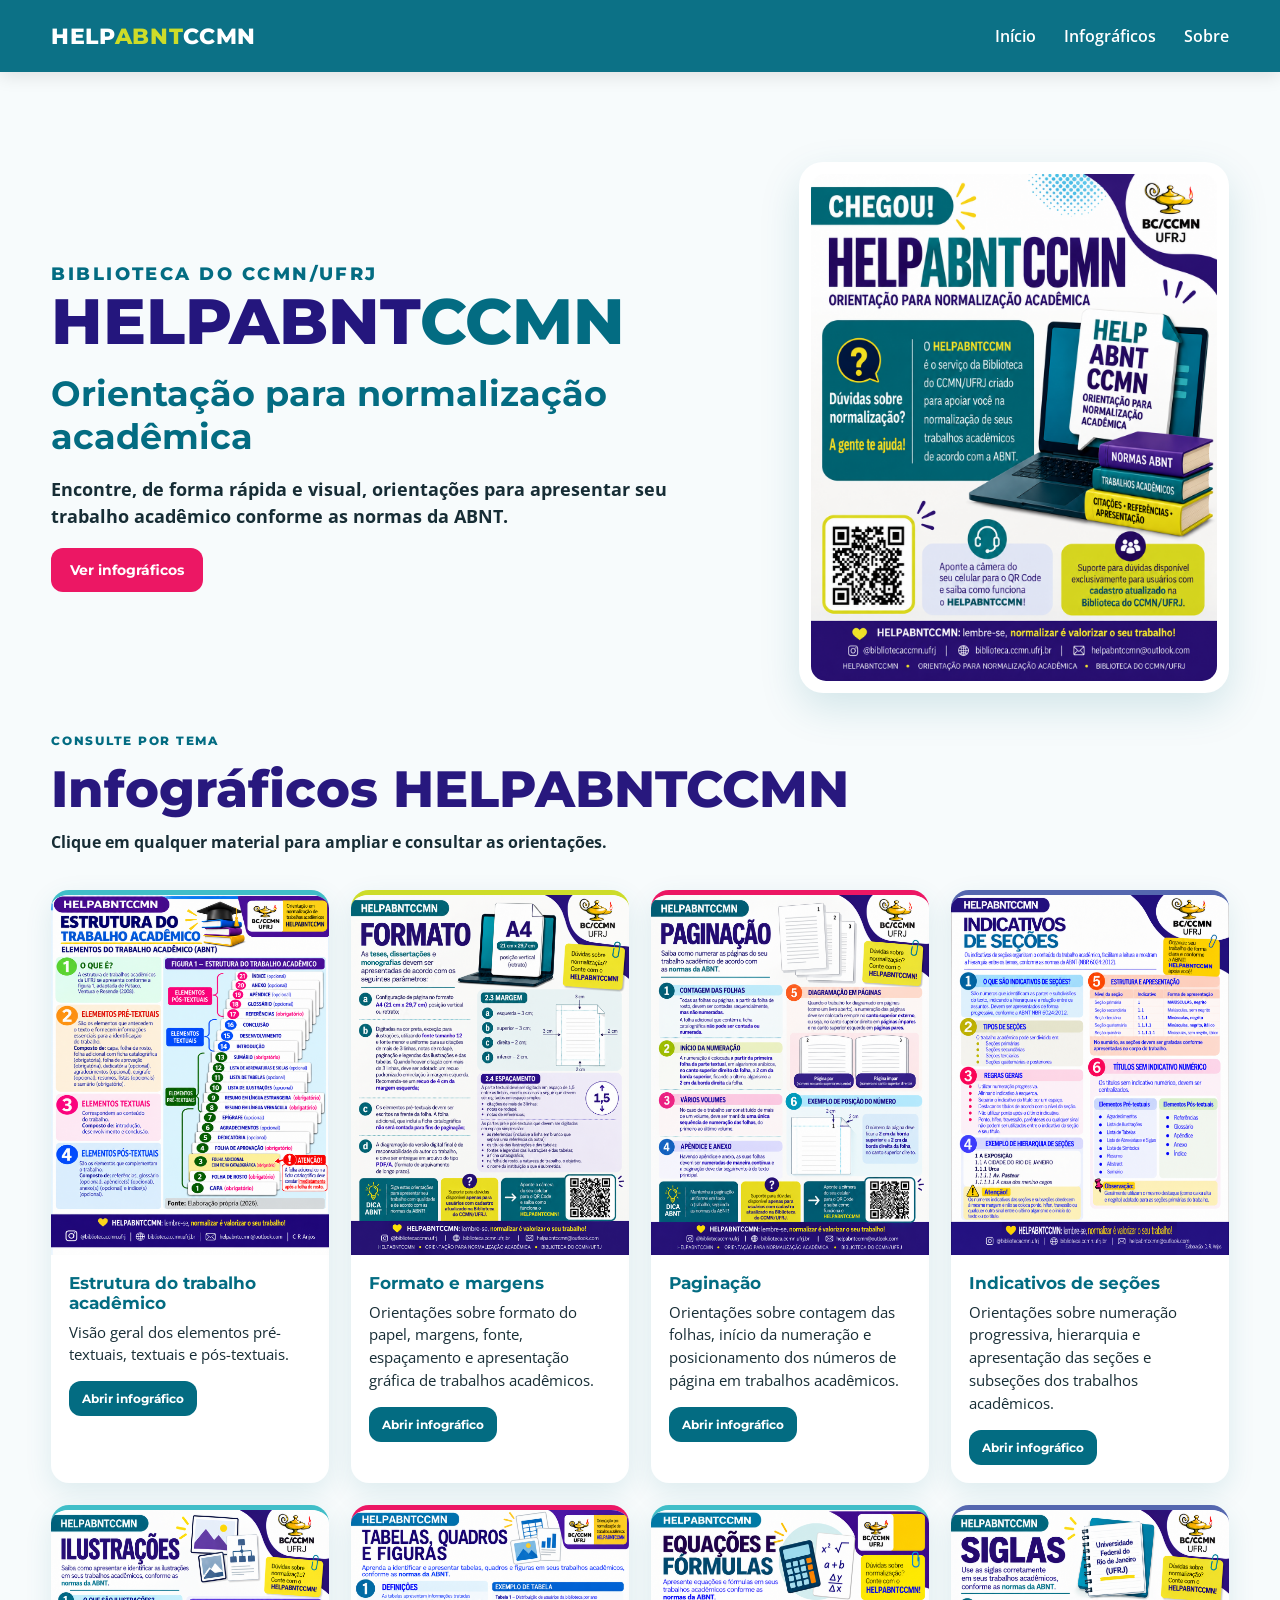
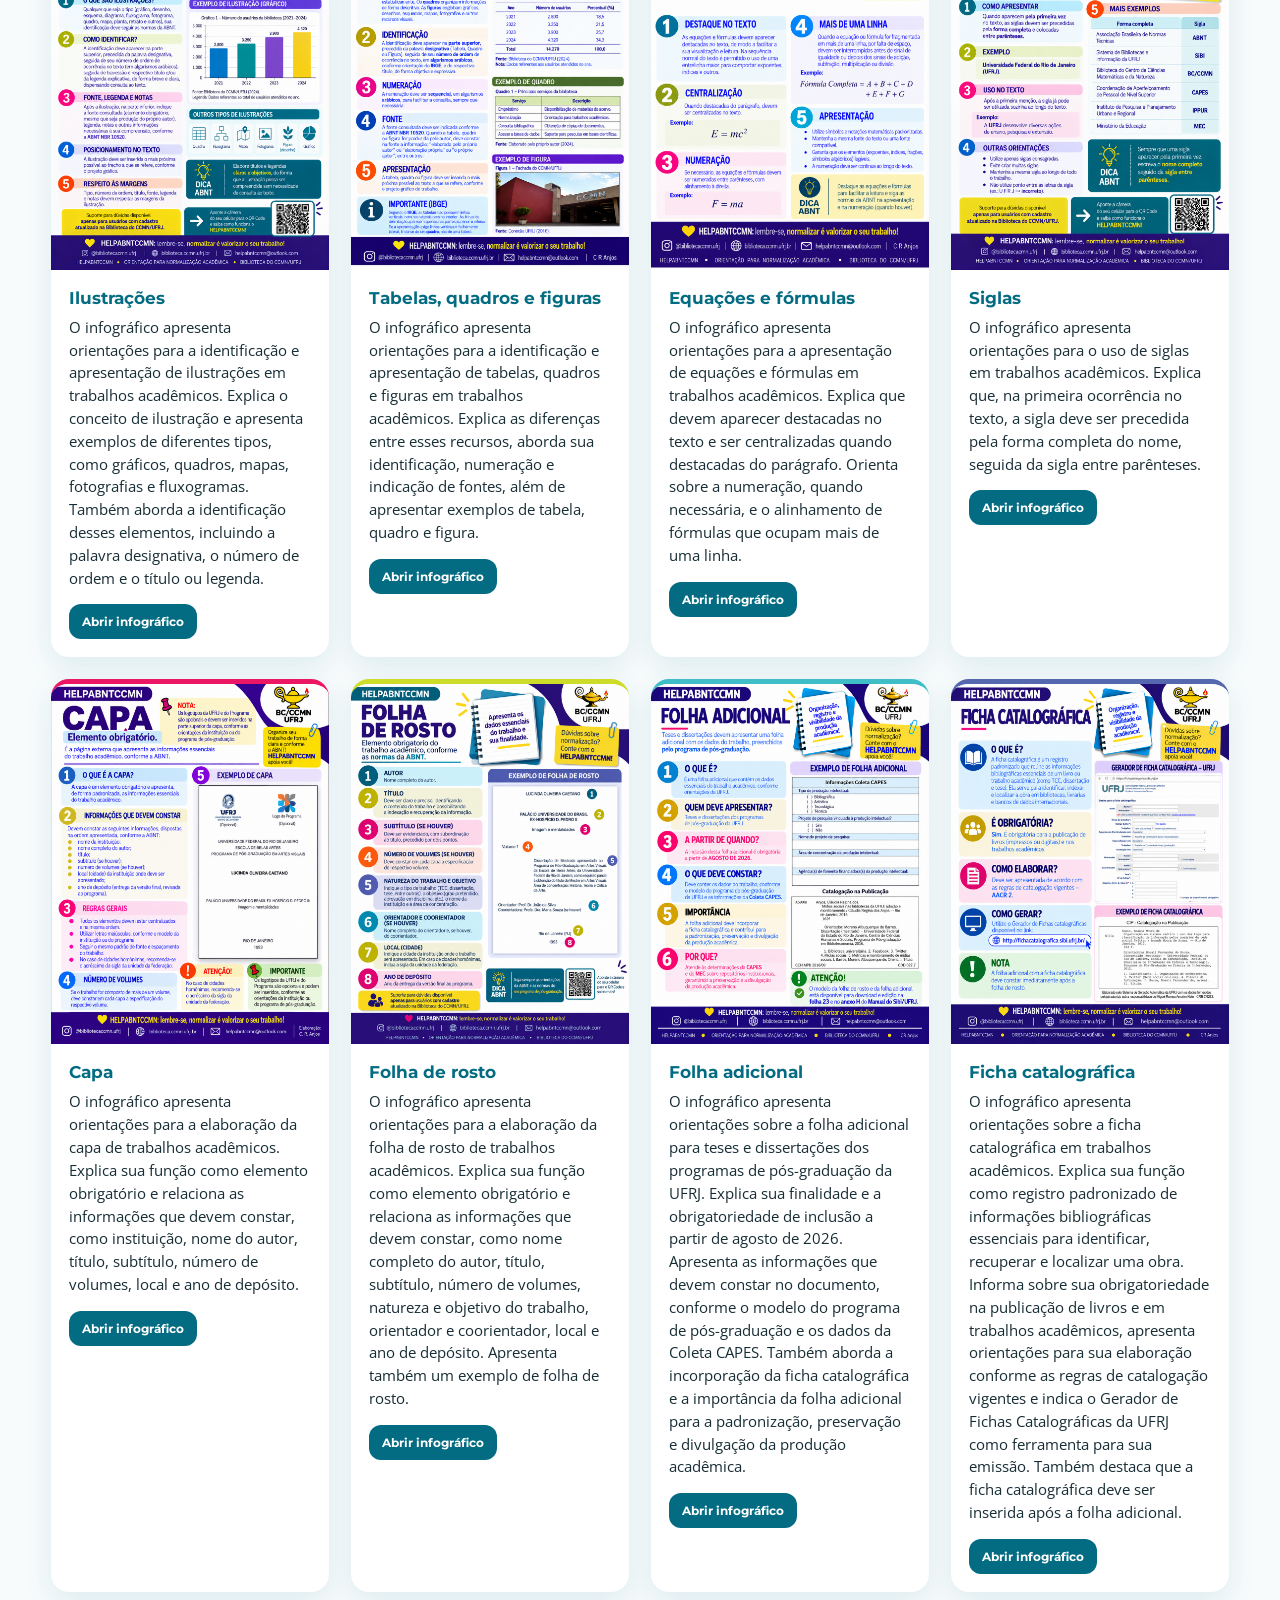
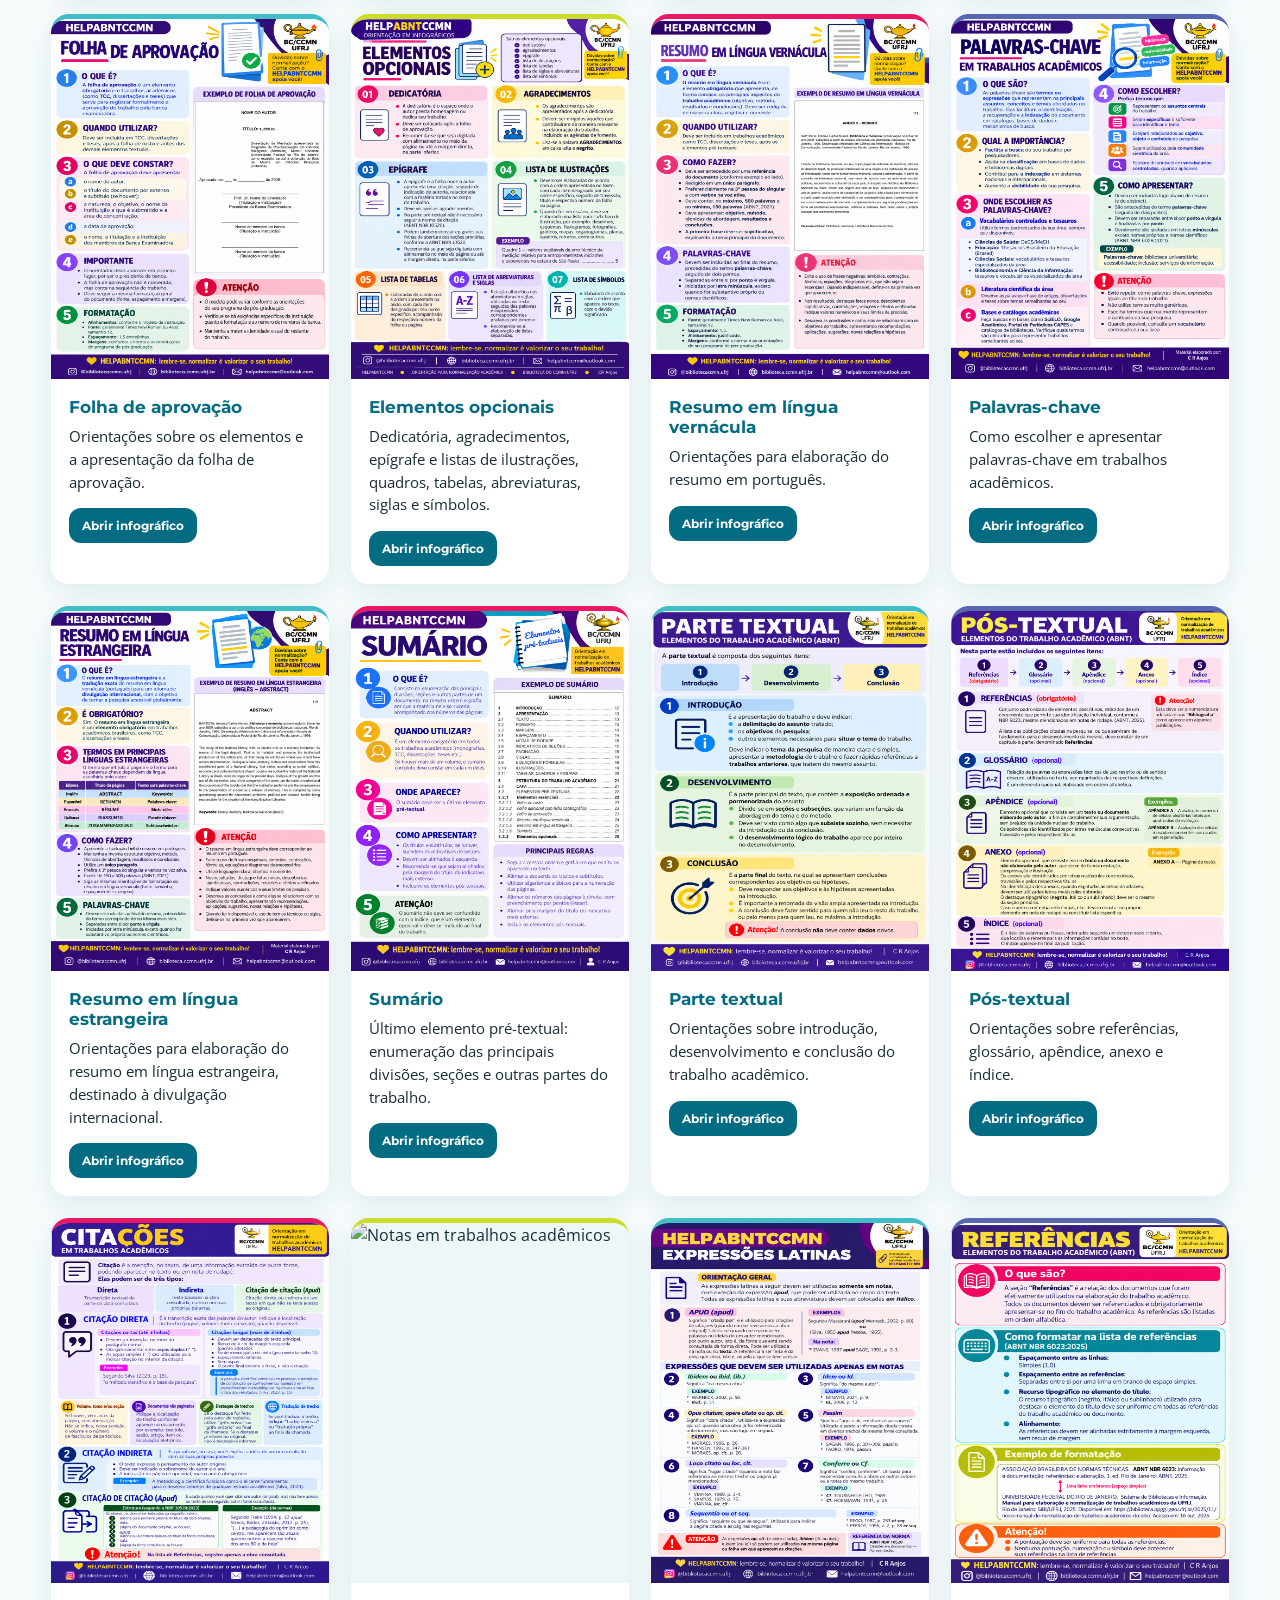
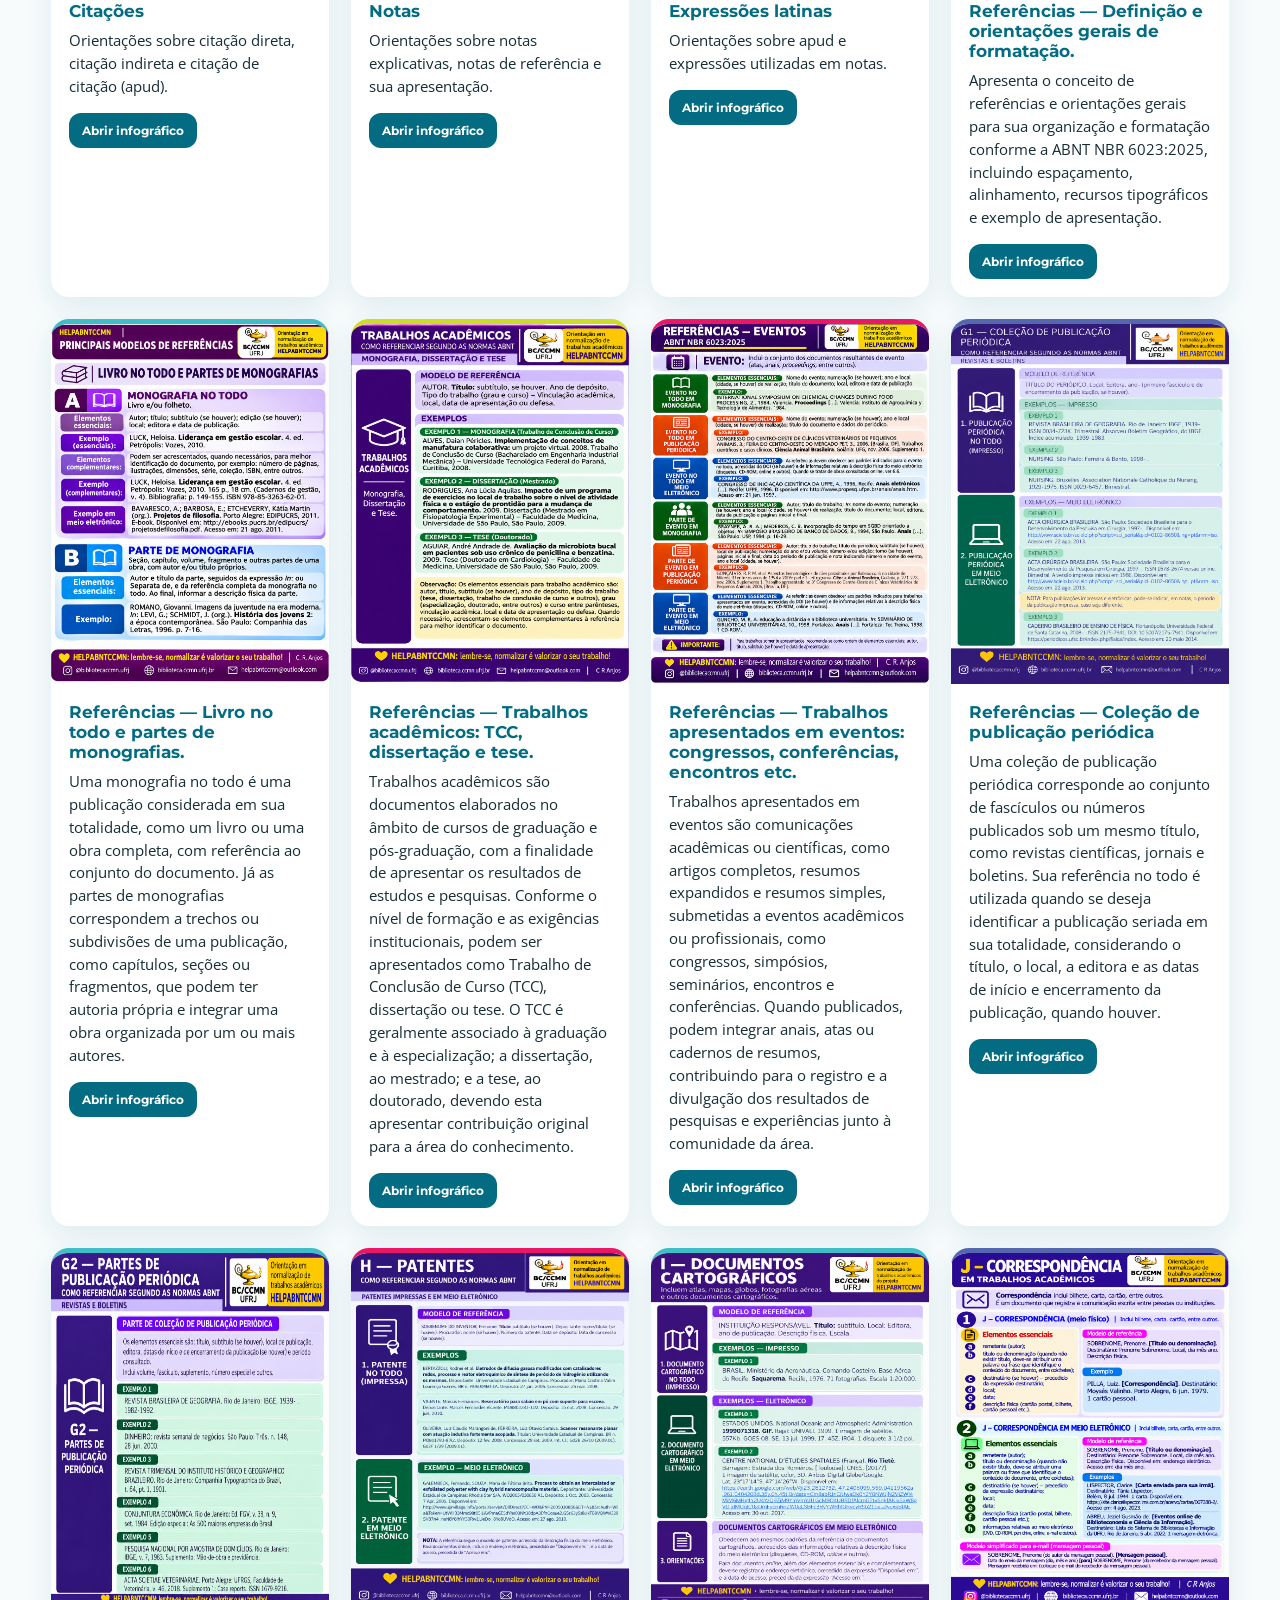
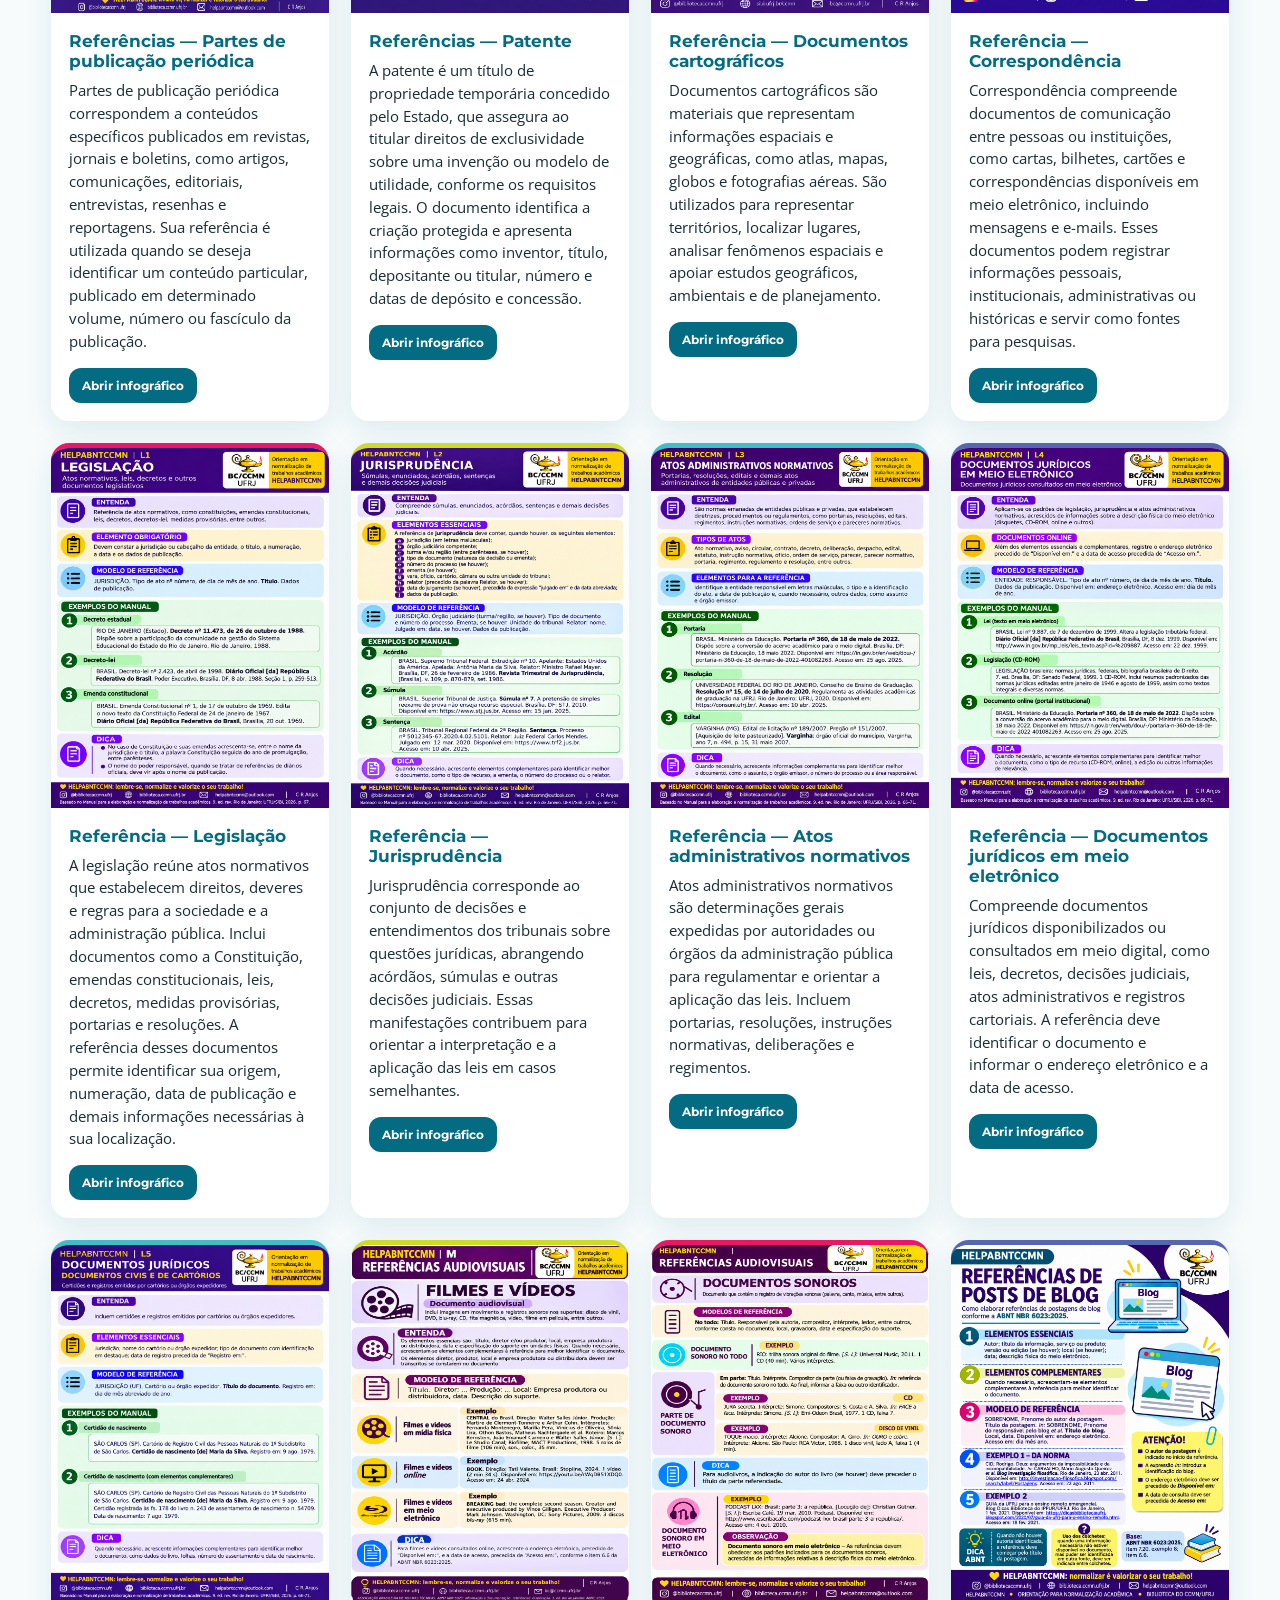
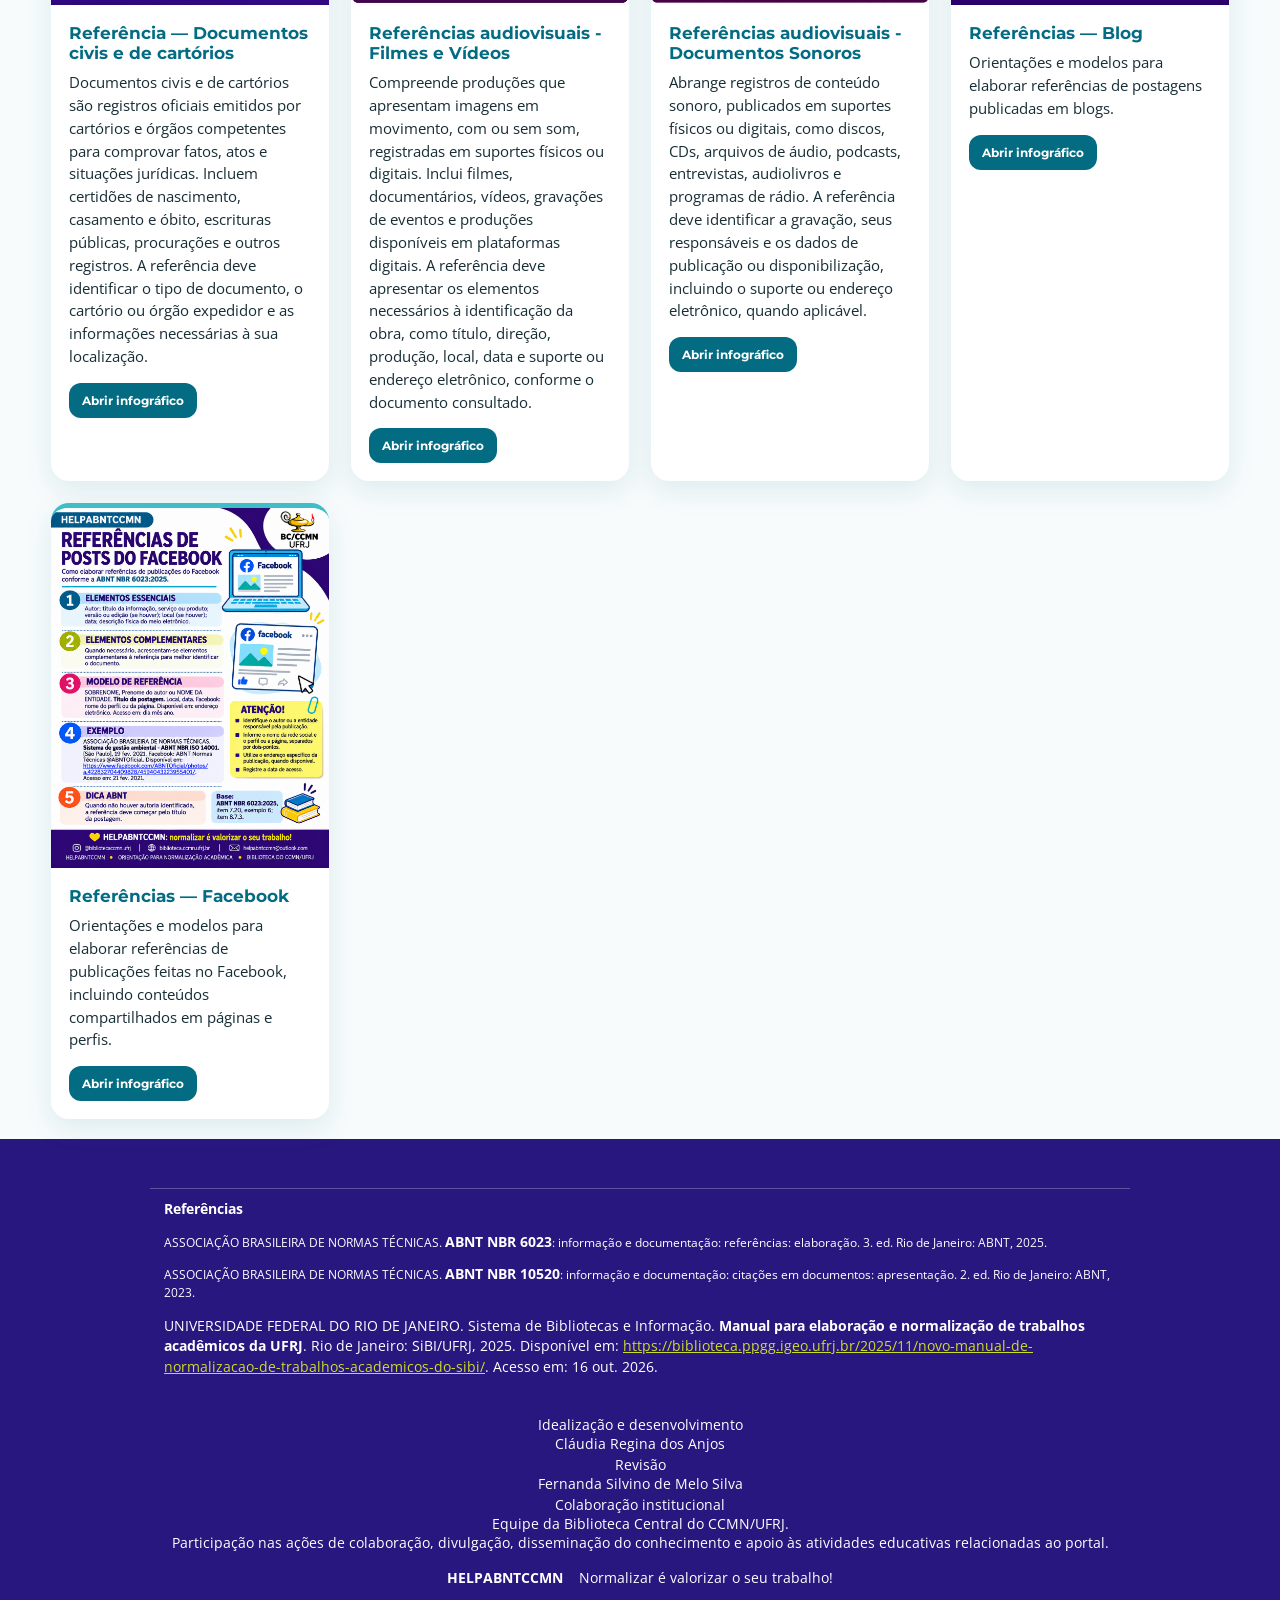
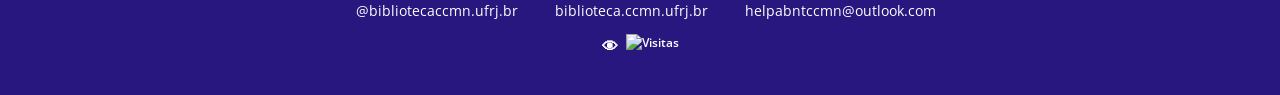
==== commit 9a879907: "Inclui descrição textual no card Facebook" ====
--- a/index.html
+++ b/index.html
@@ -80,7 +80,7 @@
       <article class="card" data-image="Refer%C3%AAncias%20Audiovisuais.png?v=3" data-title="Referências audiovisuais - Filmes e Vídeos" data-accessible-description="Compreende produções que apresentam imagens em movimento, com ou sem som, registradas em suportes físicos ou digitais. Inclui filmes, documentários, vídeos, gravações de eventos e produções disponíveis em plataformas digitais. A referência deve apresentar os elementos necessários à identificação da obra, como título, direção, produção, local, data e suporte ou endereço eletrônico, conforme o documento consultado."><div class="thumb"><img src="Refer%C3%AAncias%20Audiovisuais.png?v=3" alt="Referências audiovisuais - Filmes e Vídeos"></div><div class="card-body"><h3>Referências audiovisuais - Filmes e Vídeos</h3><p>Compreende produções que apresentam imagens em movimento, com ou sem som, registradas em suportes físicos ou digitais. Inclui filmes, documentários, vídeos, gravações de eventos e produções disponíveis em plataformas digitais. A referência deve apresentar os elementos necessários à identificação da obra, como título, direção, produção, local, data e suporte ou endereço eletrônico, conforme o documento consultado.</p><button class="open">Abrir infográfico</button></div></article>
       <article class="card" data-image="Documento%20Sonoro.png?v=20261124-final" data-title="Referências audiovisuais - Documentos Sonoros" data-accessible-description="Abrange registros de conteúdo sonoro, publicados em suportes físicos ou digitais, como discos, CDs, arquivos de áudio, podcasts, entrevistas, audiolivros e programas de rádio. A referência deve identificar a gravação, seus responsáveis e os dados de publicação ou disponibilização, incluindo o suporte ou endereço eletrônico, quando aplicável."><div class="thumb"><img src="Documento%20Sonoro.png?v=20261124-final" alt="Referências audiovisuais - Documentos Sonoros"></div><div class="card-body"><h3>Referências audiovisuais - Documentos Sonoros</h3><p>Abrange registros de conteúdo sonoro, publicados em suportes físicos ou digitais, como discos, CDs, arquivos de áudio, podcasts, entrevistas, audiolivros e programas de rádio. A referência deve identificar a gravação, seus responsáveis e os dados de publicação ou disponibilização, incluindo o suporte ou endereço eletrônico, quando aplicável.</p><button class="open">Abrir infográfico</button></div></article>
       <article class="card" data-image="Blog.png?v=20261124" data-title="Referências — Blog" data-accessible-description="Orientações e modelos para elaborar referências de postagens publicadas em blogs."><div class="thumb"><img src="Blog.png?v=20261124" alt="Referências de posts de blog"></div><div class="card-body"><h3>Referências — Blog</h3><p>Orientações e modelos para elaborar referências de postagens publicadas em blogs.</p><button class="open">Abrir infográfico</button></div></article>
-      <article class="card" data-image="Facebook.png?v=20261124" data-title="Referências — Facebook"><div class="thumb"><img src="Facebook.png?v=20261124" alt="Referências de posts do Facebook"></div><div class="card-body"><h3>Referências — Facebook</h3><p>Orientações e modelos para elaborar referências de publicações feitas no Facebook, incluindo conteúdos compartilhados em páginas e perfis.</p><button class="open">Abrir infográfico</button></div></article>
+      <article class="card" data-image="Facebook.png?v=20261124" data-title="Referências — Facebook" data-accessible-description="Orientações e modelos para elaborar referências de publicações feitas no Facebook, incluindo conteúdos compartilhados em páginas e perfis."><div class="thumb"><img src="Facebook.png?v=20261124" alt="Referências de posts do Facebook"></div><div class="card-body"><h3>Referências — Facebook</h3><p>Orientações e modelos para elaborar referências de publicações feitas no Facebook, incluindo conteúdos compartilhados em páginas e perfis.</p><button class="open">Abrir infográfico</button></div></article>
     </div>
   </section>
 </main>
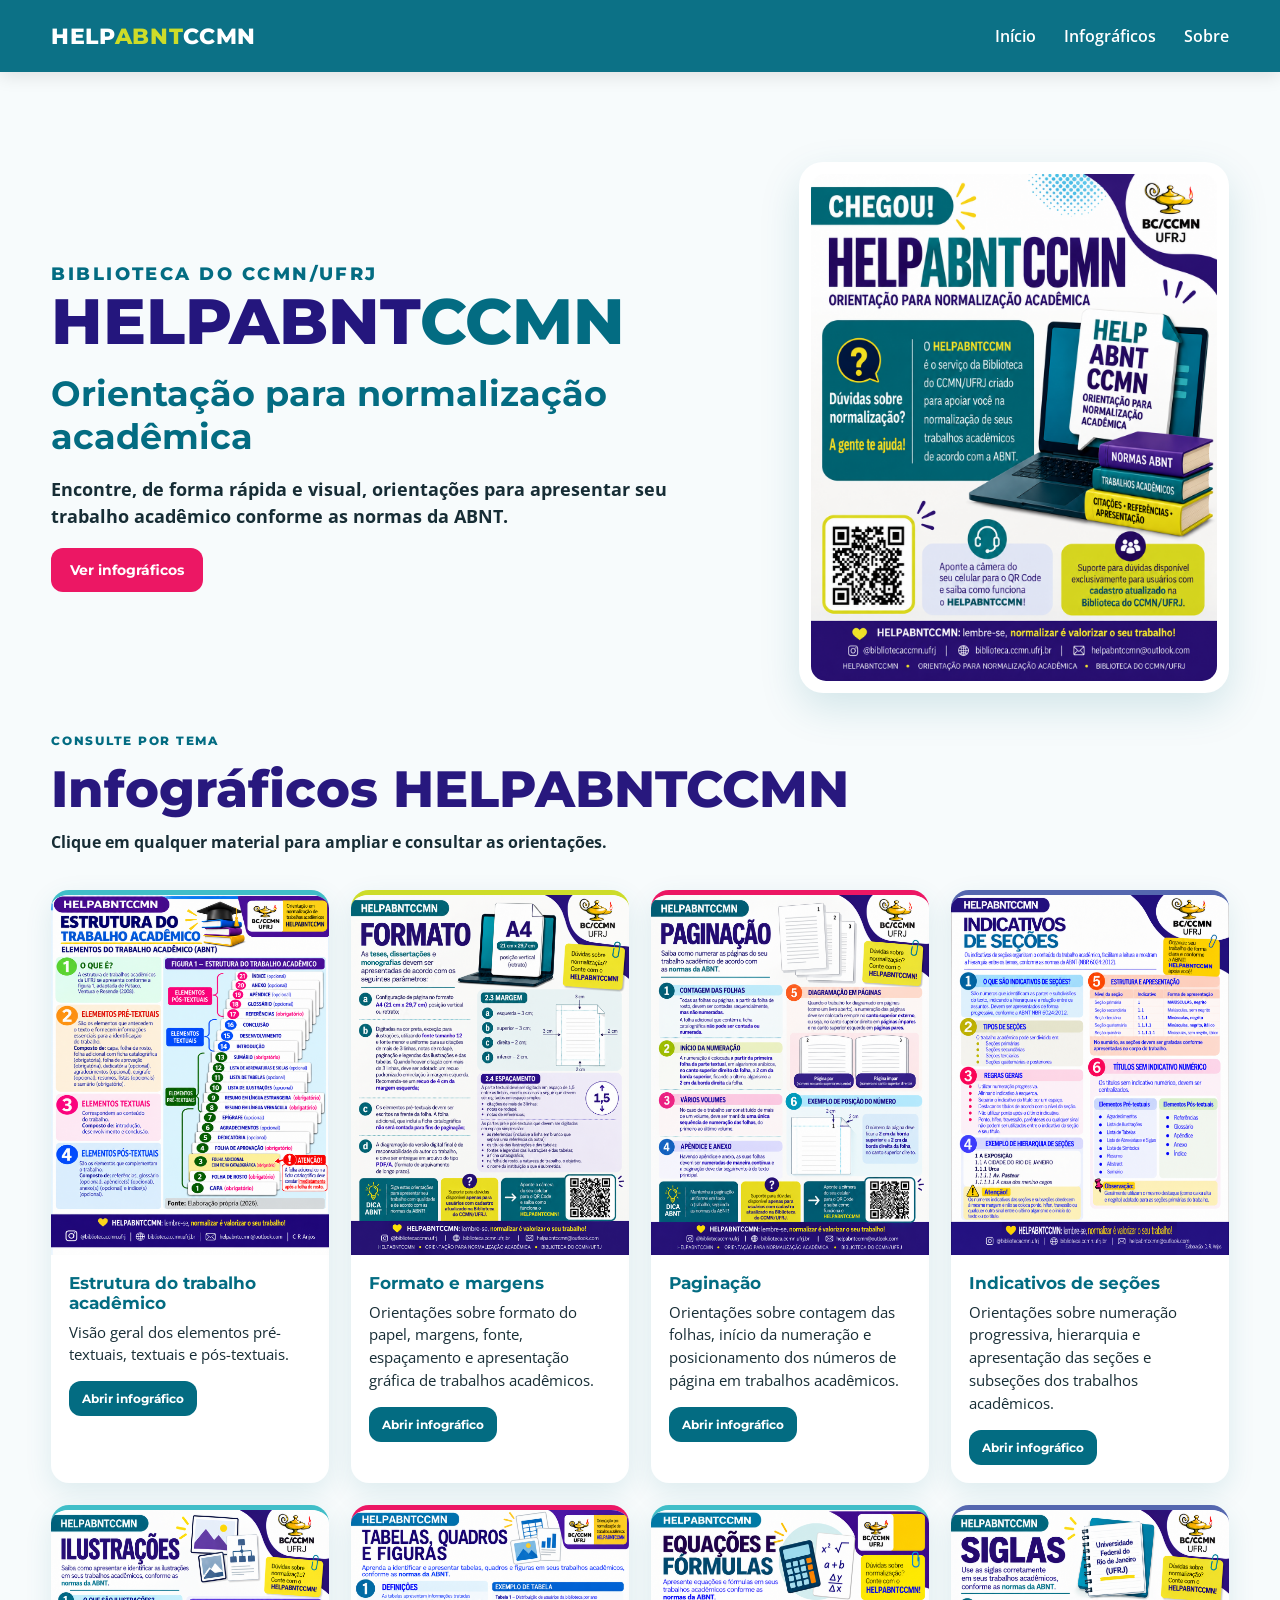
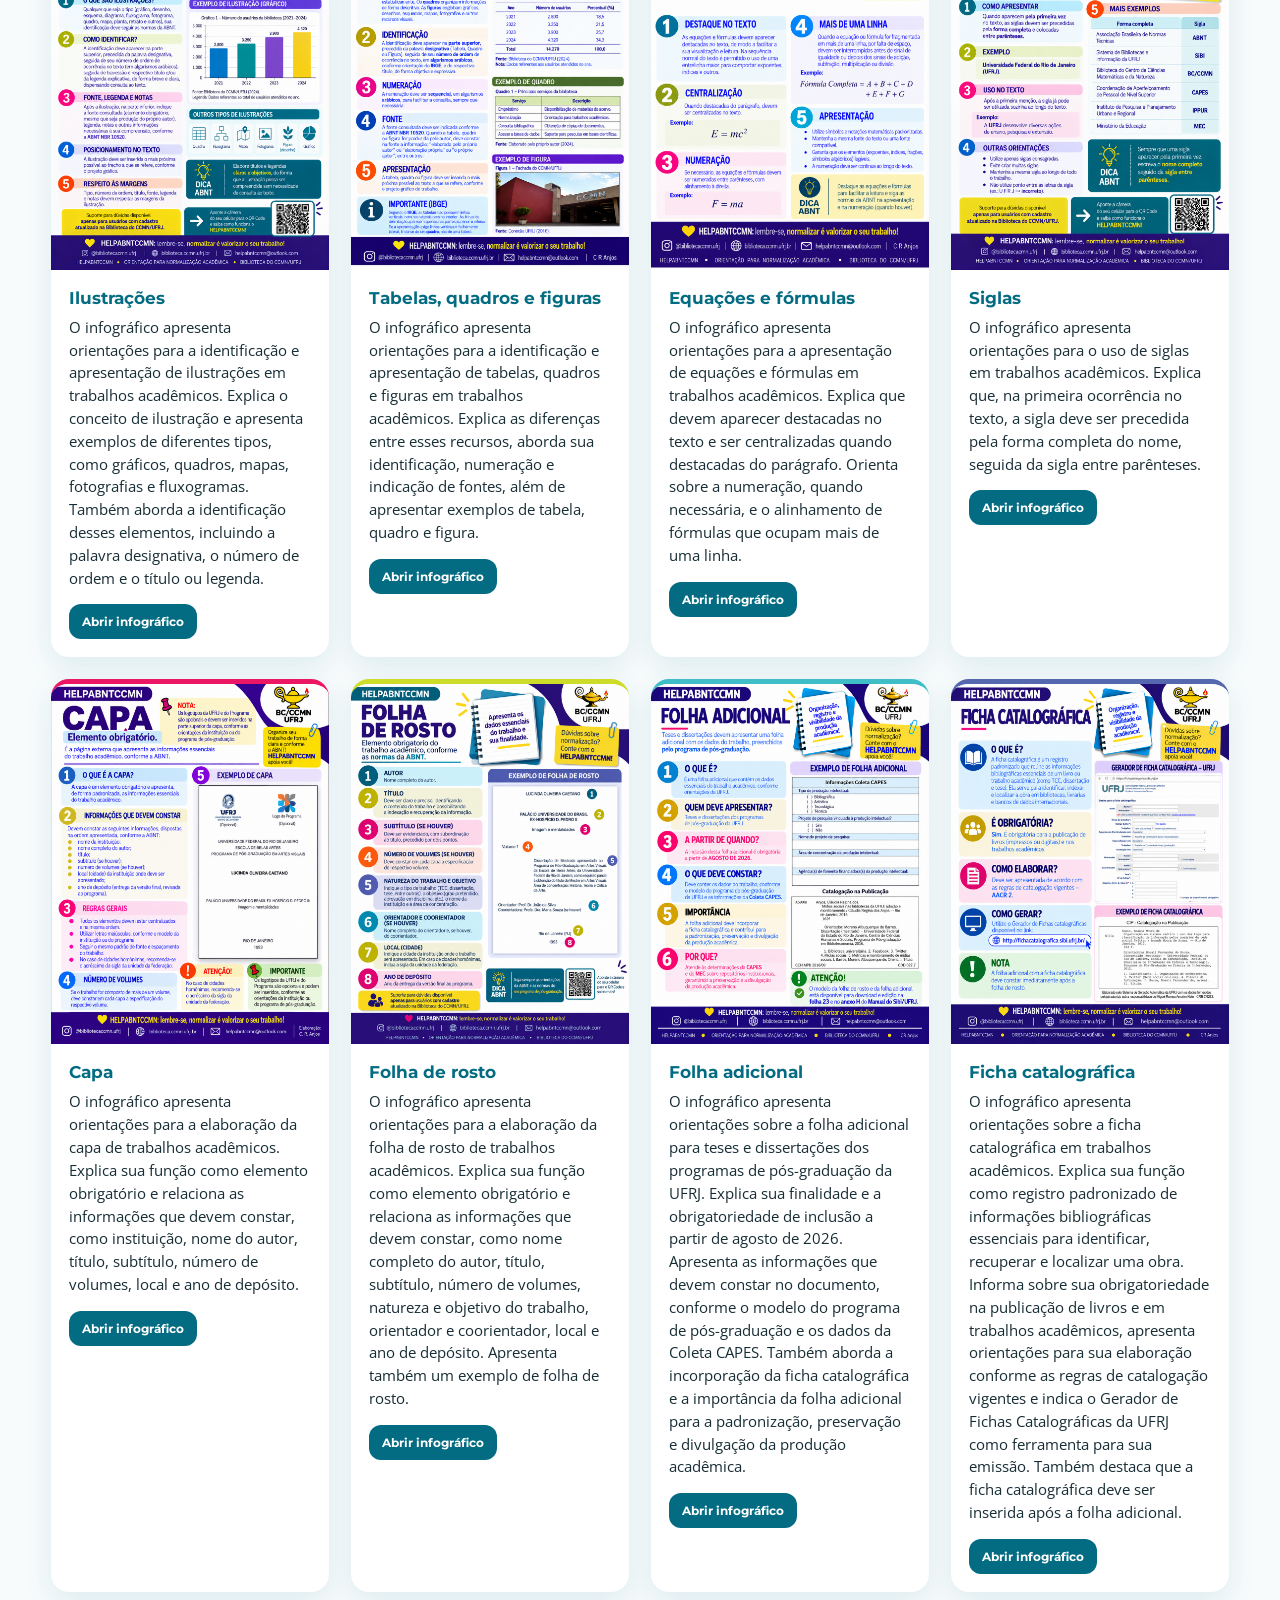
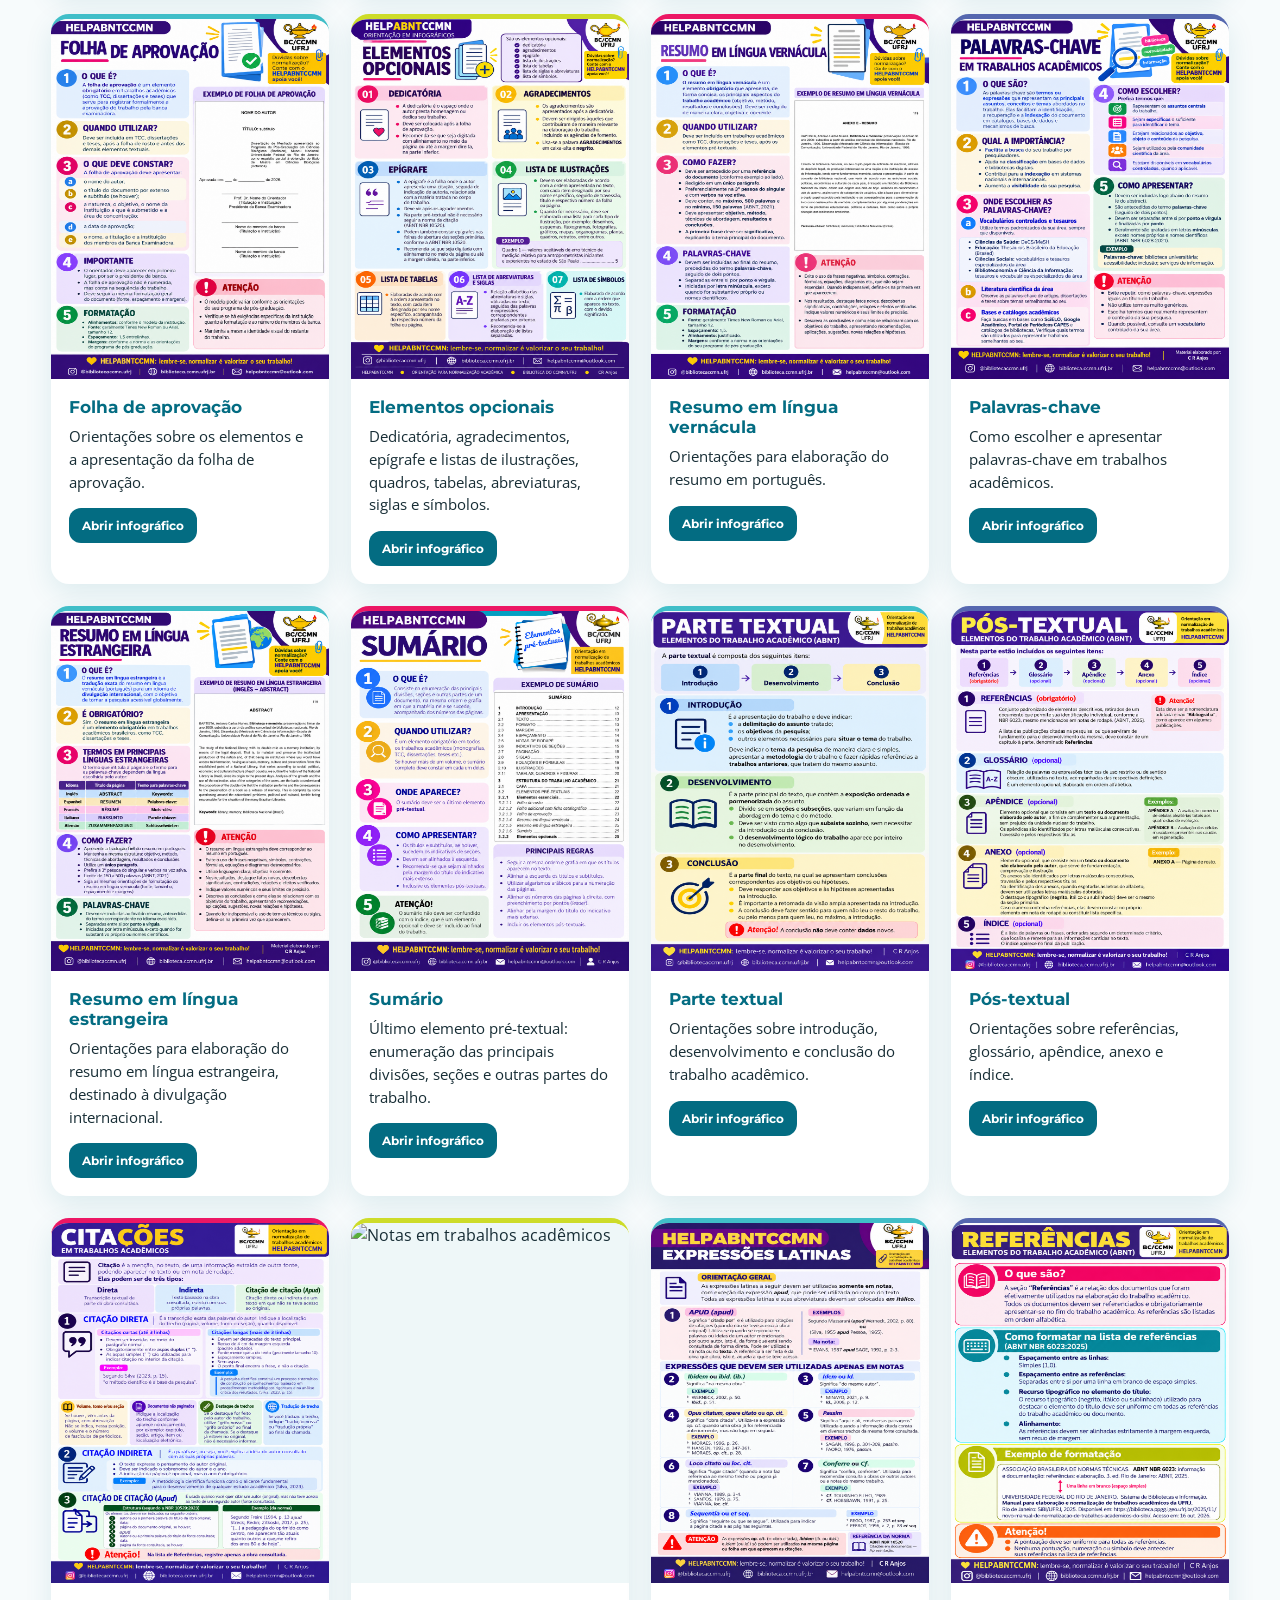
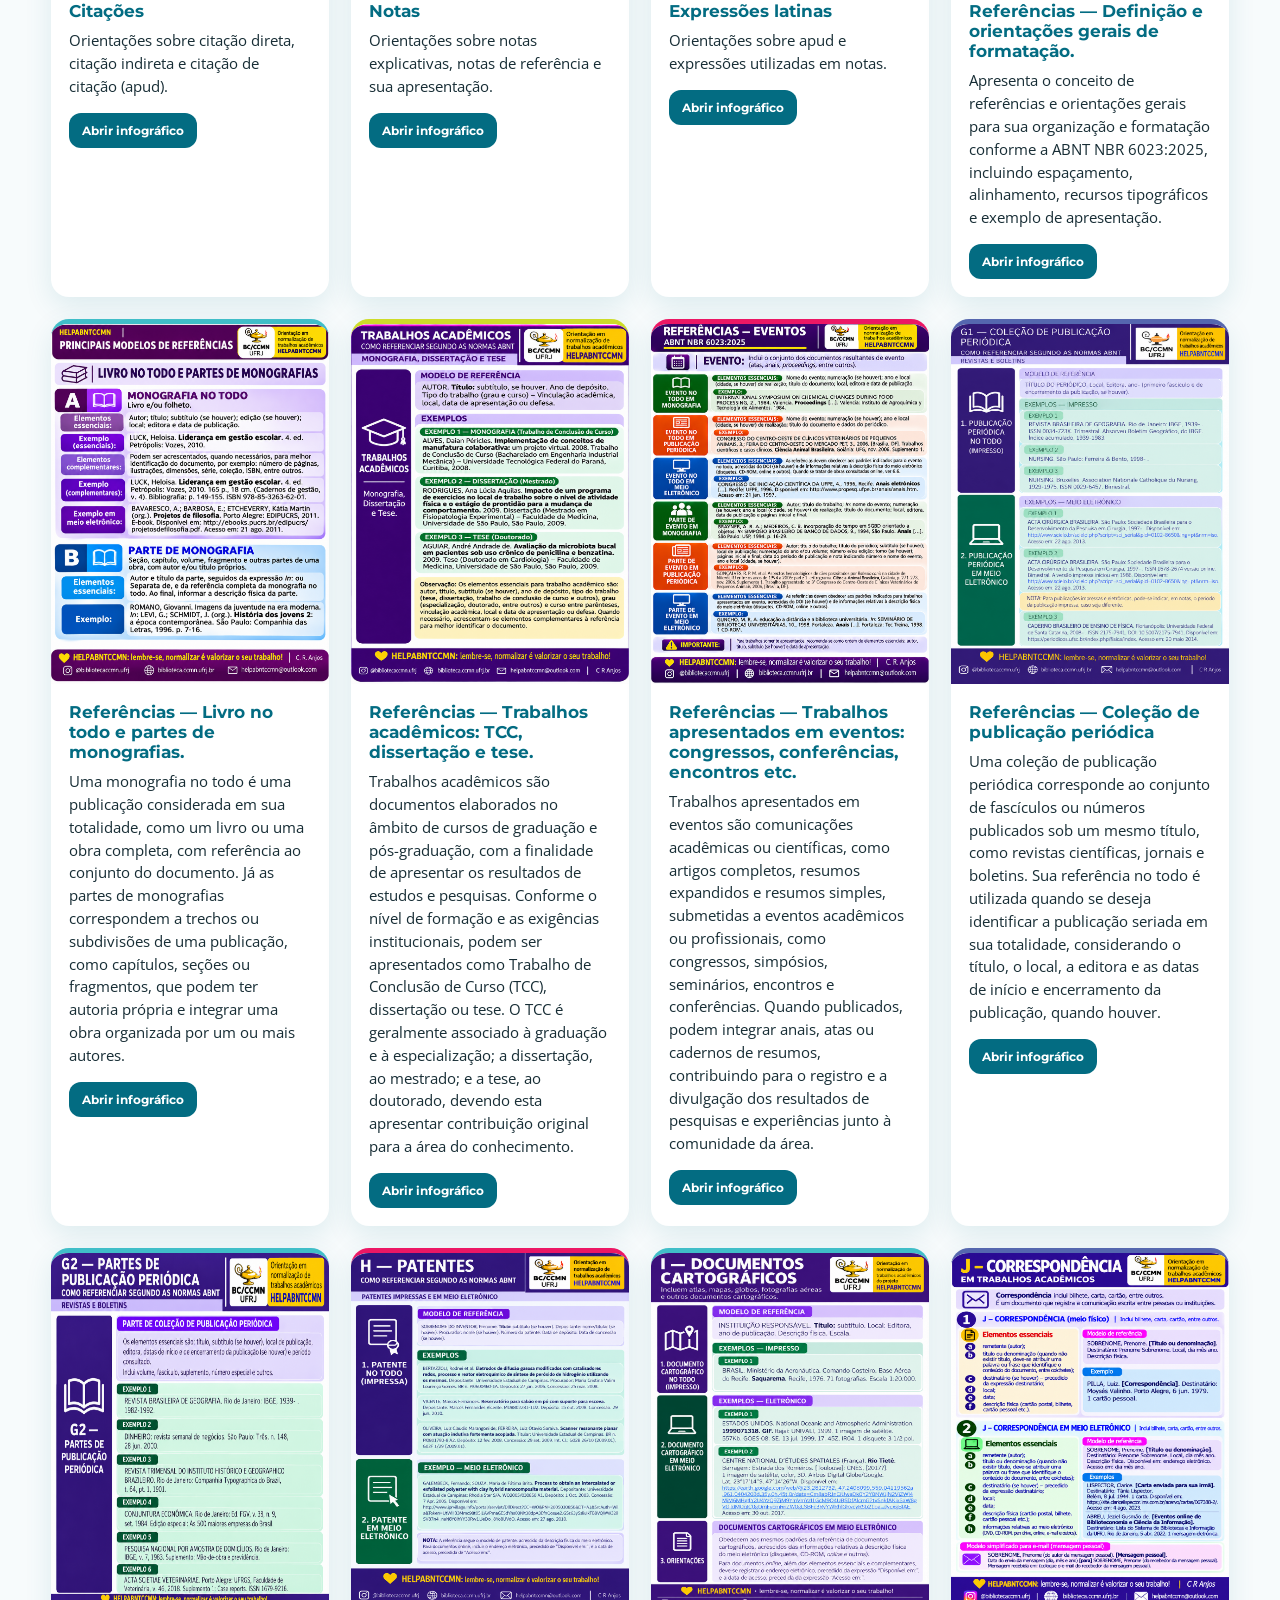
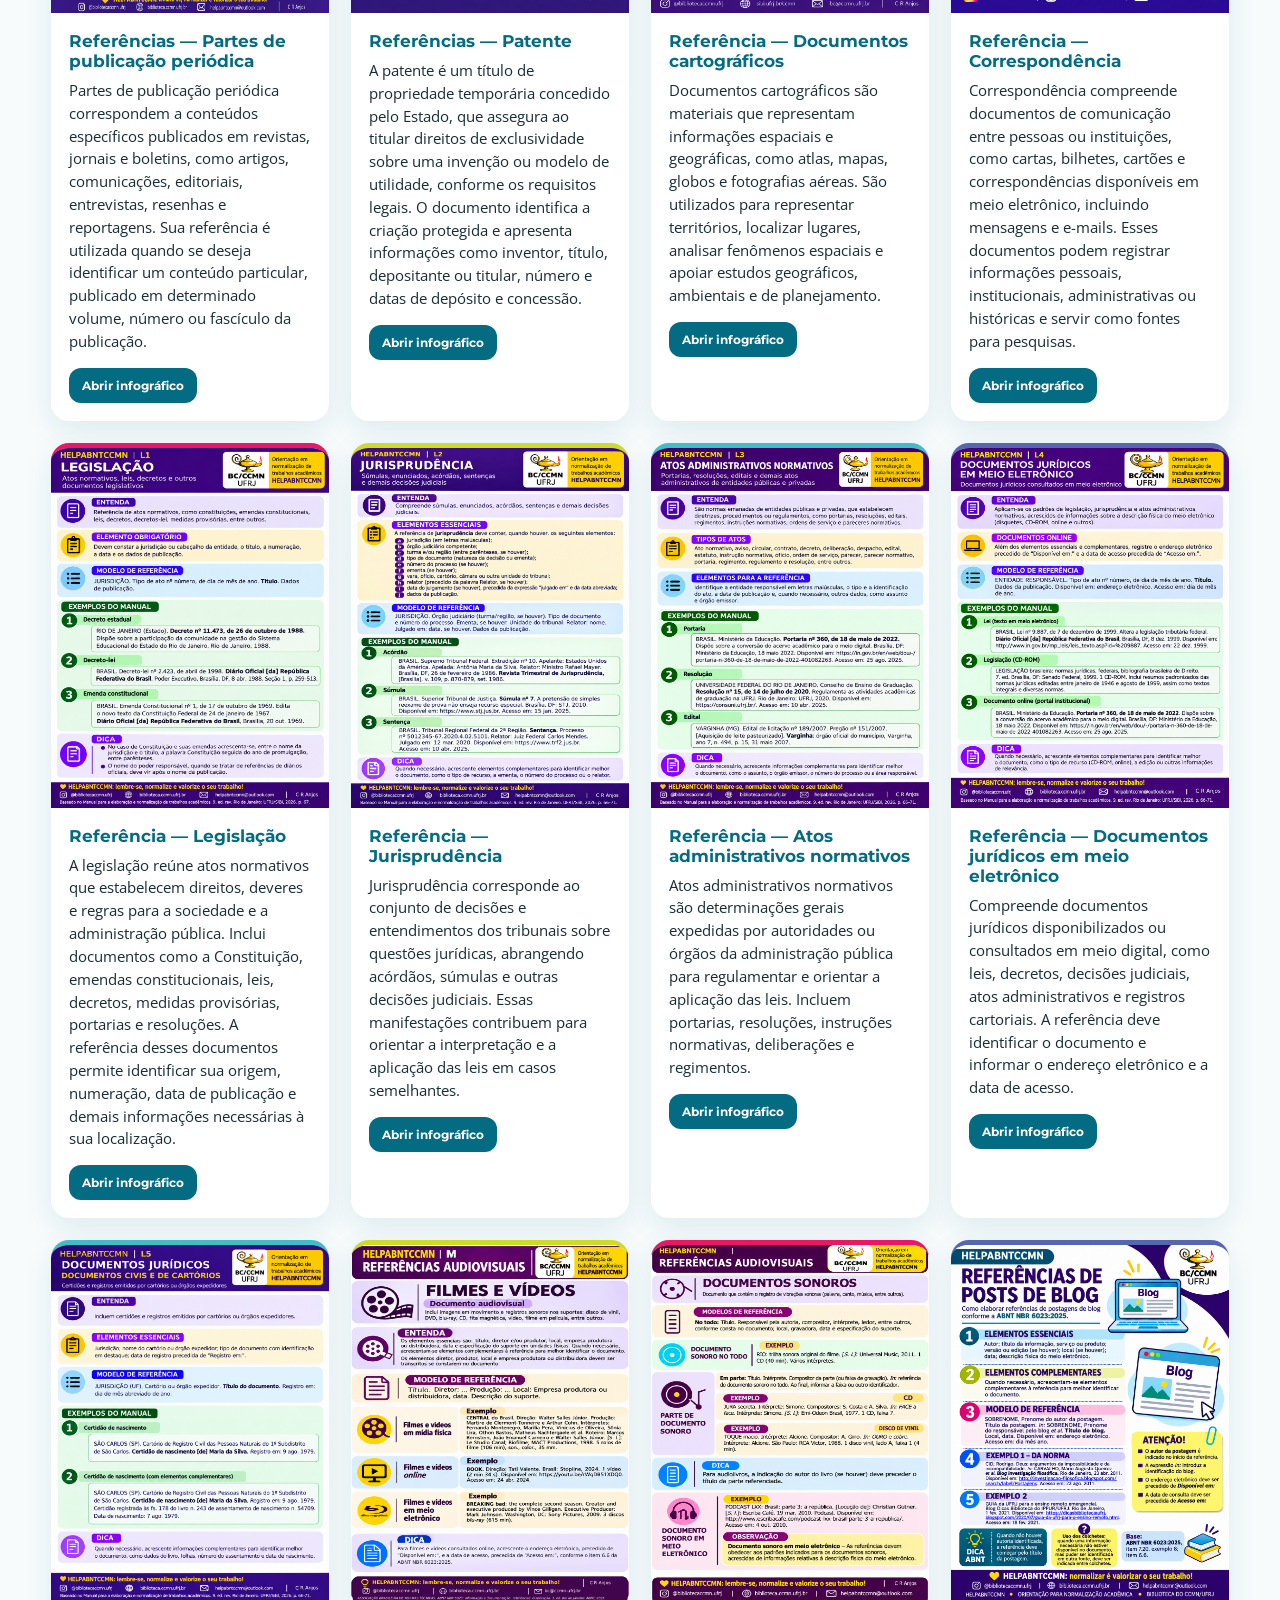
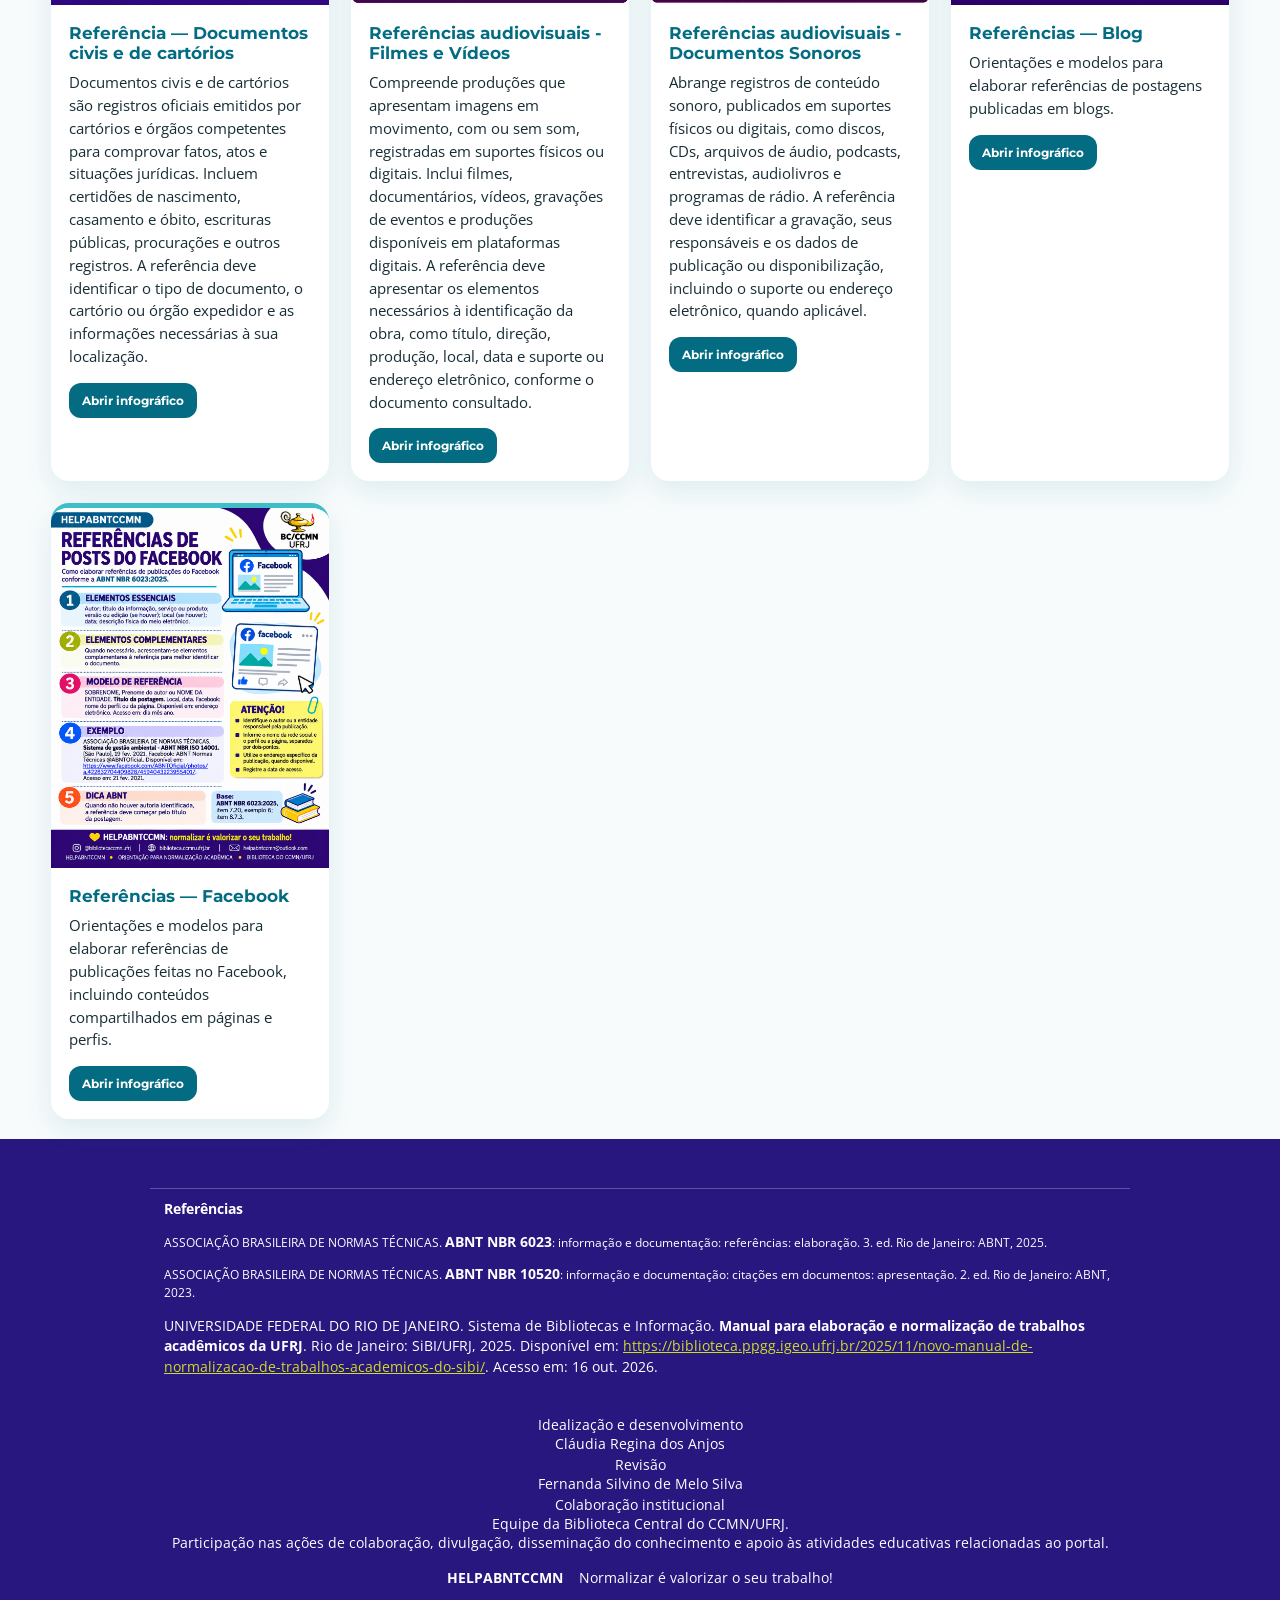
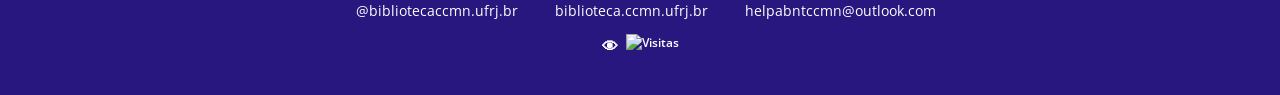
==== commit a55f697a: "Preserva complementos dos títulos de Referências no modal" ====
--- a/index.html
+++ b/index.html
@@ -62,10 +62,10 @@
       <article class="card" data-image="citacoes_apud_ajustado.png?v=5" data-title="Citações" data-accessible-description="Orientações sobre citação direta, citação indireta e citação de citação (apud)."><div class="thumb"><img src="citacoes_apud_ajustado.png?v=5" alt="Citações em trabalhos acadêmicos"></div><div class="card-body"><h3>Citações</h3><p>Orientações sobre citação direta, citação indireta e citação de citação (apud).</p><button class="open">Abrir infográfico</button></div></article>
       <article class="card" data-image="https://raw.githubusercontent.com/estudousuarioccmn-rgb/HELPABNTCCMN/b3bc3f34130683df16fb8919d645fb62651971af/Notas.png" data-title="Notas" data-accessible-description="Orientações sobre notas explicativas, notas de referência e sua apresentação."><div class="thumb"><img src="https://raw.githubusercontent.com/estudousuarioccmn-rgb/HELPABNTCCMN/b3bc3f34130683df16fb8919d645fb62651971af/Notas.png" alt="Notas em trabalhos acadêmicos"></div><div class="card-body"><h3>Notas</h3><p>Orientações sobre notas explicativas, notas de referência e sua apresentação.</p><button class="open">Abrir infográfico</button></div></article>
       <article class="card" data-image="Expressões latinas.png" data-title="Expressões latinas" data-accessible-description="Orientações sobre apud e expressões utilizadas em notas."><div class="thumb"><img src="Expressões latinas.png" alt="Expressões latinas em trabalhos acadêmicos"></div><div class="card-body"><h3>Expressões latinas</h3><p>Orientações sobre apud e expressões utilizadas em notas.</p><button class="open">Abrir infográfico</button></div></article>
-      <article class="card" data-image="Referências.png?v=1" data-title="Referências" data-accessible-description="Apresenta o conceito de referências e orientações gerais para sua organização e formatação conforme a ABNT NBR 6023:2025, incluindo espaçamento, alinhamento, recursos tipográficos e exemplo de apresentação."><div class="thumb"><img src="Referências.png?v=1" alt="Referências"></div><div class="card-body"><h3>Referências — Definição e orientações gerais de formatação.</h3><p>Apresenta o conceito de referências e orientações gerais para sua organização e formatação conforme a ABNT NBR 6023:2025, incluindo espaçamento, alinhamento, recursos tipográficos e exemplo de apresentação.</p><button class="open">Abrir infográfico</button></div></article>
-      <article class="card" data-image="Referências0.png" data-title="Referências" data-accessible-description="Uma monografia no todo é uma publicação considerada em sua totalidade, como um livro ou uma obra completa, com referência ao conjunto do documento. Já as partes de monografias correspondem a trechos ou subdivisões de uma publicação, como capítulos, seções ou fragmentos, que podem ter autoria própria e integrar uma obra organizada por um ou mais autores."><div class="thumb"><img src="Referências0.png" alt="Referências 0"></div><div class="card-body"><h3>Referências — Livro no todo e partes de monografias.</h3><p>Uma monografia no todo é uma publicação considerada em sua totalidade, como um livro ou uma obra completa, com referência ao conjunto do documento. Já as partes de monografias correspondem a trechos ou subdivisões de uma publicação, como capítulos, seções ou fragmentos, que podem ter autoria própria e integrar uma obra organizada por um ou mais autores.</p><button class="open">Abrir infográfico</button></div></article>
-      <article class="card" data-image="Referências1.png" data-title="Referências" data-accessible-description="Trabalhos acadêmicos são documentos elaborados no âmbito de cursos de graduação e pós-graduação, com a finalidade de apresentar os resultados de estudos e pesquisas. Conforme o nível de formação e as exigências institucionais, podem ser apresentados como Trabalho de Conclusão de Curso (TCC), dissertação ou tese. O TCC é geralmente associado à graduação e à especialização; a dissertação, ao mestrado; e a tese, ao doutorado, devendo esta apresentar contribuição original para a área do conhecimento."><div class="thumb"><img src="Referências1.png" alt="Referências"></div><div class="card-body"><h3>Referências — Trabalhos acadêmicos: TCC, dissertação e tese.</h3><p>Trabalhos acadêmicos são documentos elaborados no âmbito de cursos de graduação e pós-graduação, com a finalidade de apresentar os resultados de estudos e pesquisas. Conforme o nível de formação e as exigências institucionais, podem ser apresentados como Trabalho de Conclusão de Curso (TCC), dissertação ou tese. O TCC é geralmente associado à graduação e à especialização; a dissertação, ao mestrado; e a tese, ao doutorado, devendo esta apresentar contribuição original para a área do conhecimento.</p><button class="open">Abrir infográfico</button></div></article>
-      <article class="card" data-image="Referências2.png" data-title="Referências" data-accessible-description="Trabalhos apresentados em eventos são comunicações acadêmicas ou científicas, como artigos completos, resumos expandidos e resumos simples, submetidas a eventos acadêmicos ou profissionais, como congressos, simpósios, seminários, encontros e conferências. Quando publicados, podem integrar anais, atas ou cadernos de resumos, contribuindo para o registro e a divulgação dos resultados de pesquisas e experiências junto à comunidade da área."><div class="thumb"><img src="Referências2.png" alt="Referências 2"></div><div class="card-body"><h3>Referências — Trabalhos apresentados em eventos: congressos, conferências, encontros etc.</h3><p>Trabalhos apresentados em eventos são comunicações acadêmicas ou científicas, como artigos completos, resumos expandidos e resumos simples, submetidas a eventos acadêmicos ou profissionais, como congressos, simpósios, seminários, encontros e conferências. Quando publicados, podem integrar anais, atas ou cadernos de resumos, contribuindo para o registro e a divulgação dos resultados de pesquisas e experiências junto à comunidade da área.</p><button class="open">Abrir infográfico</button></div></article>
+      <article class="card" data-image="Referências.png?v=1" data-title="Referências — Definição e orientações gerais de formatação." data-accessible-description="Apresenta o conceito de referências e orientações gerais para sua organização e formatação conforme a ABNT NBR 6023:2025, incluindo espaçamento, alinhamento, recursos tipográficos e exemplo de apresentação."><div class="thumb"><img src="Referências.png?v=1" alt="Referências"></div><div class="card-body"><h3>Referências — Definição e orientações gerais de formatação.</h3><p>Apresenta o conceito de referências e orientações gerais para sua organização e formatação conforme a ABNT NBR 6023:2025, incluindo espaçamento, alinhamento, recursos tipográficos e exemplo de apresentação.</p><button class="open">Abrir infográfico</button></div></article>
+      <article class="card" data-image="Referências0.png" data-title="Referências — Livro no todo e partes de monografias." data-accessible-description="Uma monografia no todo é uma publicação considerada em sua totalidade, como um livro ou uma obra completa, com referência ao conjunto do documento. Já as partes de monografias correspondem a trechos ou subdivisões de uma publicação, como capítulos, seções ou fragmentos, que podem ter autoria própria e integrar uma obra organizada por um ou mais autores."><div class="thumb"><img src="Referências0.png" alt="Referências 0"></div><div class="card-body"><h3>Referências — Livro no todo e partes de monografias.</h3><p>Uma monografia no todo é uma publicação considerada em sua totalidade, como um livro ou uma obra completa, com referência ao conjunto do documento. Já as partes de monografias correspondem a trechos ou subdivisões de uma publicação, como capítulos, seções ou fragmentos, que podem ter autoria própria e integrar uma obra organizada por um ou mais autores.</p><button class="open">Abrir infográfico</button></div></article>
+      <article class="card" data-image="Referências1.png" data-title="Referências — Trabalhos acadêmicos: TCC, dissertação e tese." data-accessible-description="Trabalhos acadêmicos são documentos elaborados no âmbito de cursos de graduação e pós-graduação, com a finalidade de apresentar os resultados de estudos e pesquisas. Conforme o nível de formação e as exigências institucionais, podem ser apresentados como Trabalho de Conclusão de Curso (TCC), dissertação ou tese. O TCC é geralmente associado à graduação e à especialização; a dissertação, ao mestrado; e a tese, ao doutorado, devendo esta apresentar contribuição original para a área do conhecimento."><div class="thumb"><img src="Referências1.png" alt="Referências"></div><div class="card-body"><h3>Referências — Trabalhos acadêmicos: TCC, dissertação e tese.</h3><p>Trabalhos acadêmicos são documentos elaborados no âmbito de cursos de graduação e pós-graduação, com a finalidade de apresentar os resultados de estudos e pesquisas. Conforme o nível de formação e as exigências institucionais, podem ser apresentados como Trabalho de Conclusão de Curso (TCC), dissertação ou tese. O TCC é geralmente associado à graduação e à especialização; a dissertação, ao mestrado; e a tese, ao doutorado, devendo esta apresentar contribuição original para a área do conhecimento.</p><button class="open">Abrir infográfico</button></div></article>
+      <article class="card" data-image="Referências2.png" data-title="Referências — Trabalhos apresentados em eventos: congressos, conferências, encontros etc." data-accessible-description="Trabalhos apresentados em eventos são comunicações acadêmicas ou científicas, como artigos completos, resumos expandidos e resumos simples, submetidas a eventos acadêmicos ou profissionais, como congressos, simpósios, seminários, encontros e conferências. Quando publicados, podem integrar anais, atas ou cadernos de resumos, contribuindo para o registro e a divulgação dos resultados de pesquisas e experiências junto à comunidade da área."><div class="thumb"><img src="Referências2.png" alt="Referências 2"></div><div class="card-body"><h3>Referências — Trabalhos apresentados em eventos: congressos, conferências, encontros etc.</h3><p>Trabalhos apresentados em eventos são comunicações acadêmicas ou científicas, como artigos completos, resumos expandidos e resumos simples, submetidas a eventos acadêmicos ou profissionais, como congressos, simpósios, seminários, encontros e conferências. Quando publicados, podem integrar anais, atas ou cadernos de resumos, contribuindo para o registro e a divulgação dos resultados de pesquisas e experiências junto à comunidade da área.</p><button class="open">Abrir infográfico</button></div></article>
       
       <article class="card" data-image="Referencia4.png?v=5" data-title="Referências — Coleção de publicação periódica" data-accessible-description="Uma coleção de publicação periódica corresponde ao conjunto de fascículos ou números publicados sob um mesmo título, como revistas científicas, jornais e boletins. Sua referência no todo é utilizada quando se deseja identificar a publicação seriada em sua totalidade, considerando o título, o local, a editora e as datas de início e encerramento da publicação, quando houver."><div class="thumb"><img src="Referencia4.png?v=5" alt="Referências 4 - G1 — Coleção de publicação periódica"></div><div class="card-body"><h3>Referências — Coleção de publicação periódica</h3><p>Uma coleção de publicação periódica corresponde ao conjunto de fascículos ou números publicados sob um mesmo título, como revistas científicas, jornais e boletins. Sua referência no todo é utilizada quando se deseja identificar a publicação seriada em sua totalidade, considerando o título, o local, a editora e as datas de início e encerramento da publicação, quando houver.</p><button class="open">Abrir infográfico</button></div></article>
       <article class="card" data-image="Referencia5.png?v=5" data-title="Referências — Partes de publicação periódica" data-accessible-description="Partes de publicação periódica correspondem a conteúdos específicos publicados em revistas, jornais e boletins, como artigos, comunicações, editoriais, entrevistas, resenhas e reportagens. Sua referência é utilizada quando se deseja identificar um conteúdo particular, publicado em determinado volume, número ou fascículo da publicação."><div class="thumb"><img src="Referencia5.png?v=5" alt="Referências 5 - G2 — Partes de publicação periódica"></div><div class="card-body"><h3>Referências — Partes de publicação periódica</h3><p>Partes de publicação periódica correspondem a conteúdos específicos publicados em revistas, jornais e boletins, como artigos, comunicações, editoriais, entrevistas, resenhas e reportagens. Sua referência é utilizada quando se deseja identificar um conteúdo particular, publicado em determinado volume, número ou fascículo da publicação.</p><button class="open">Abrir infográfico</button></div></article>
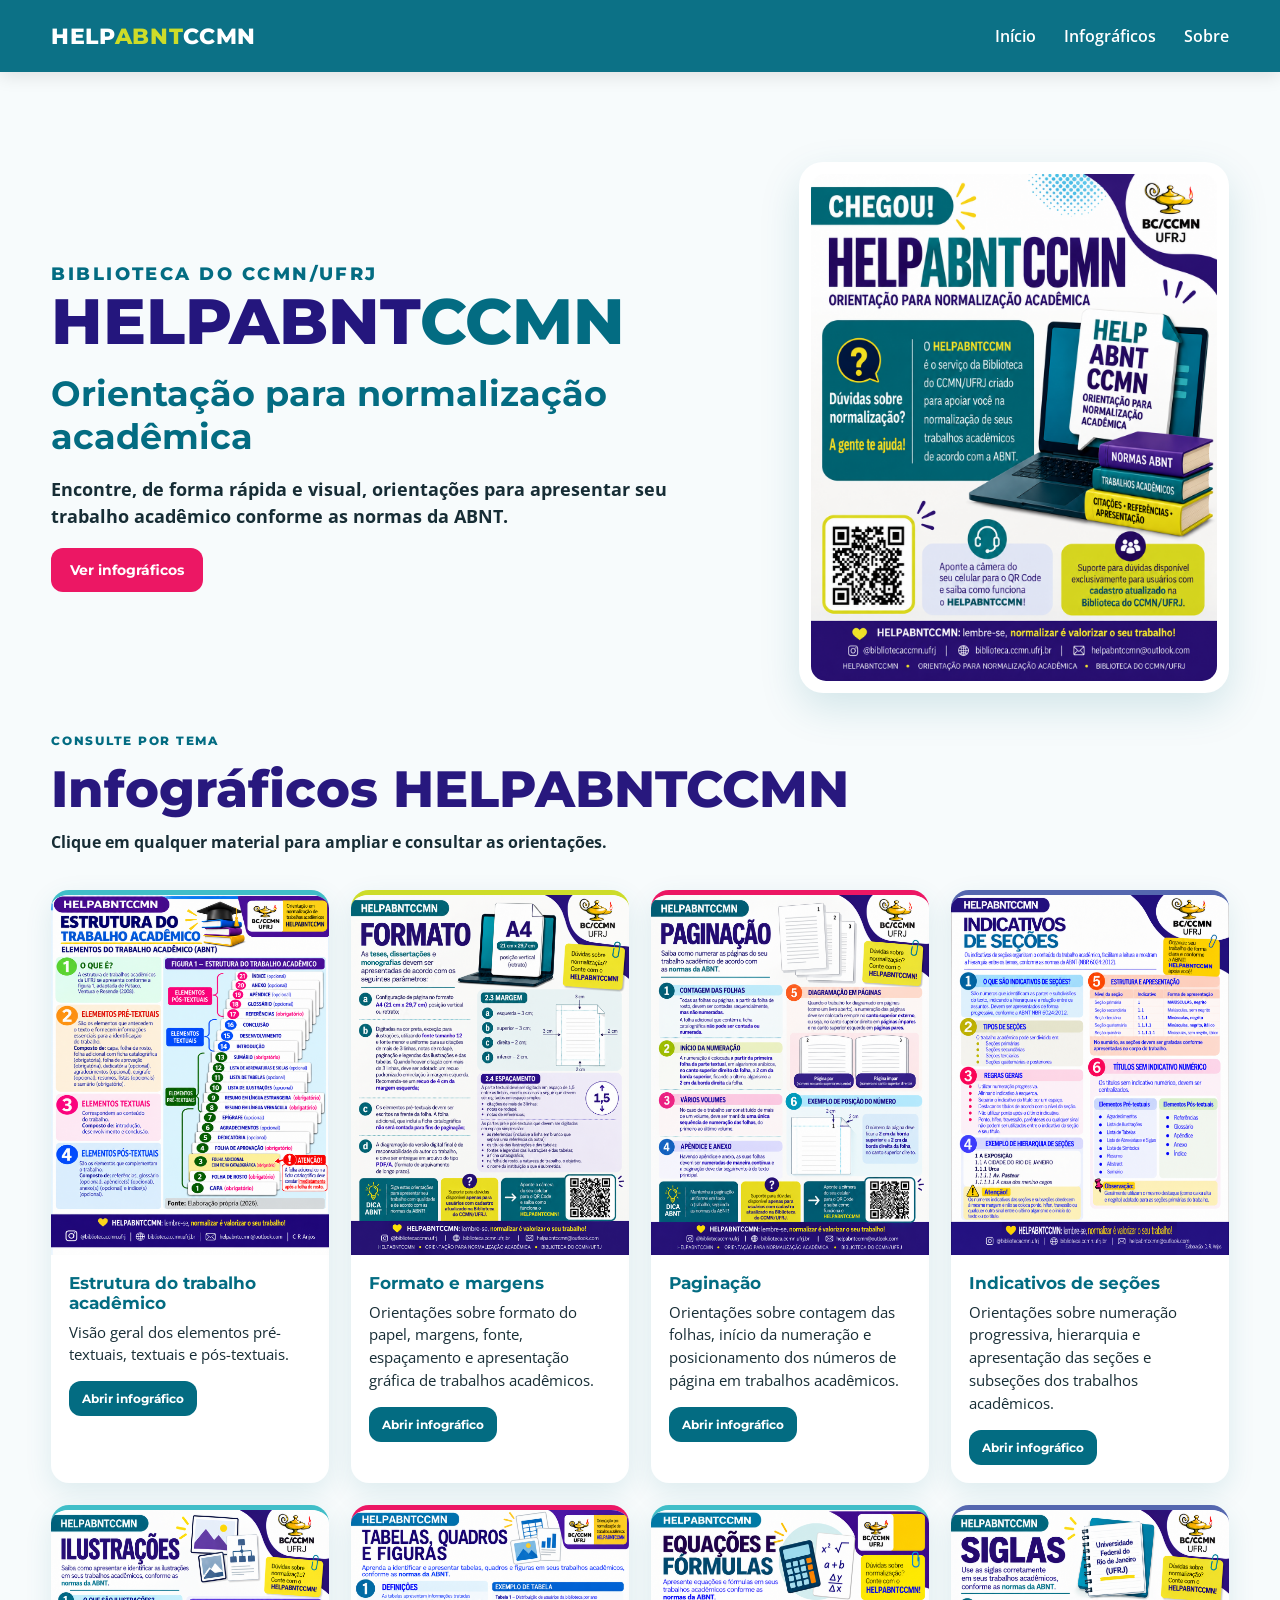
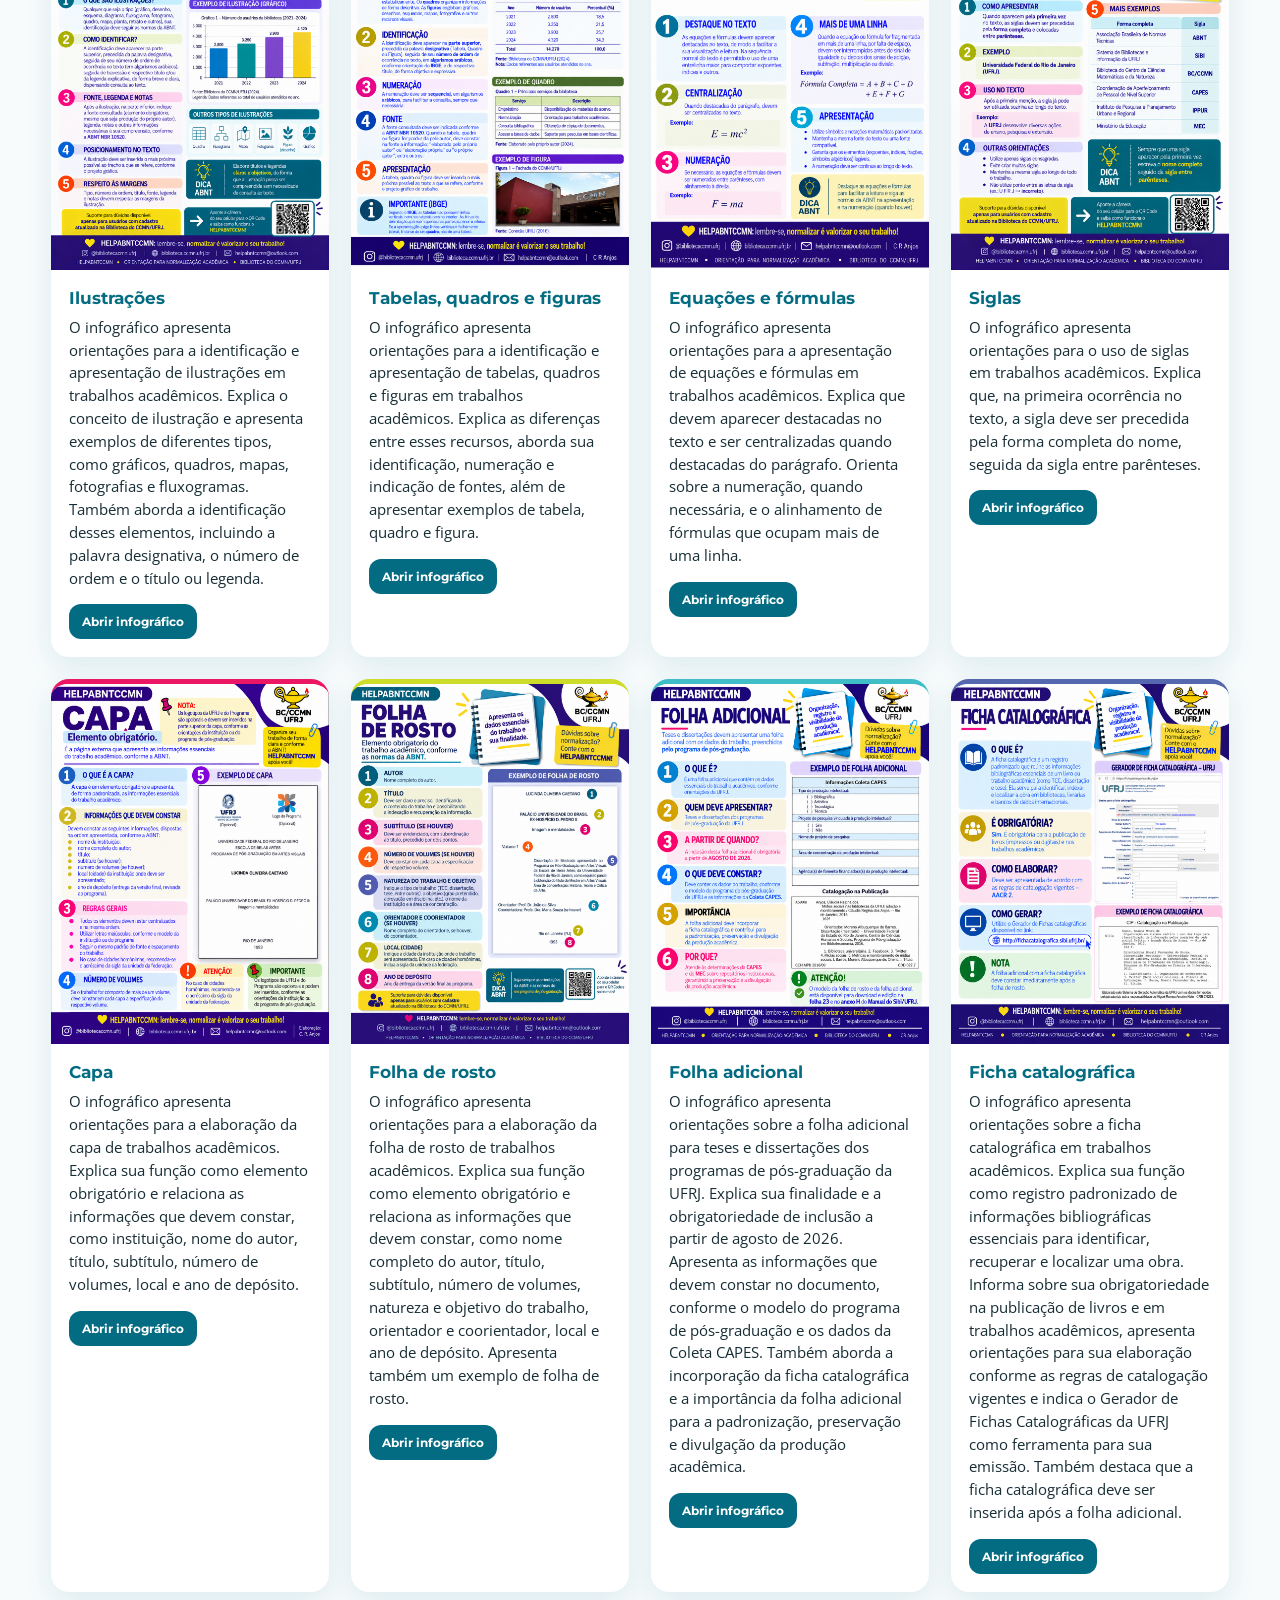
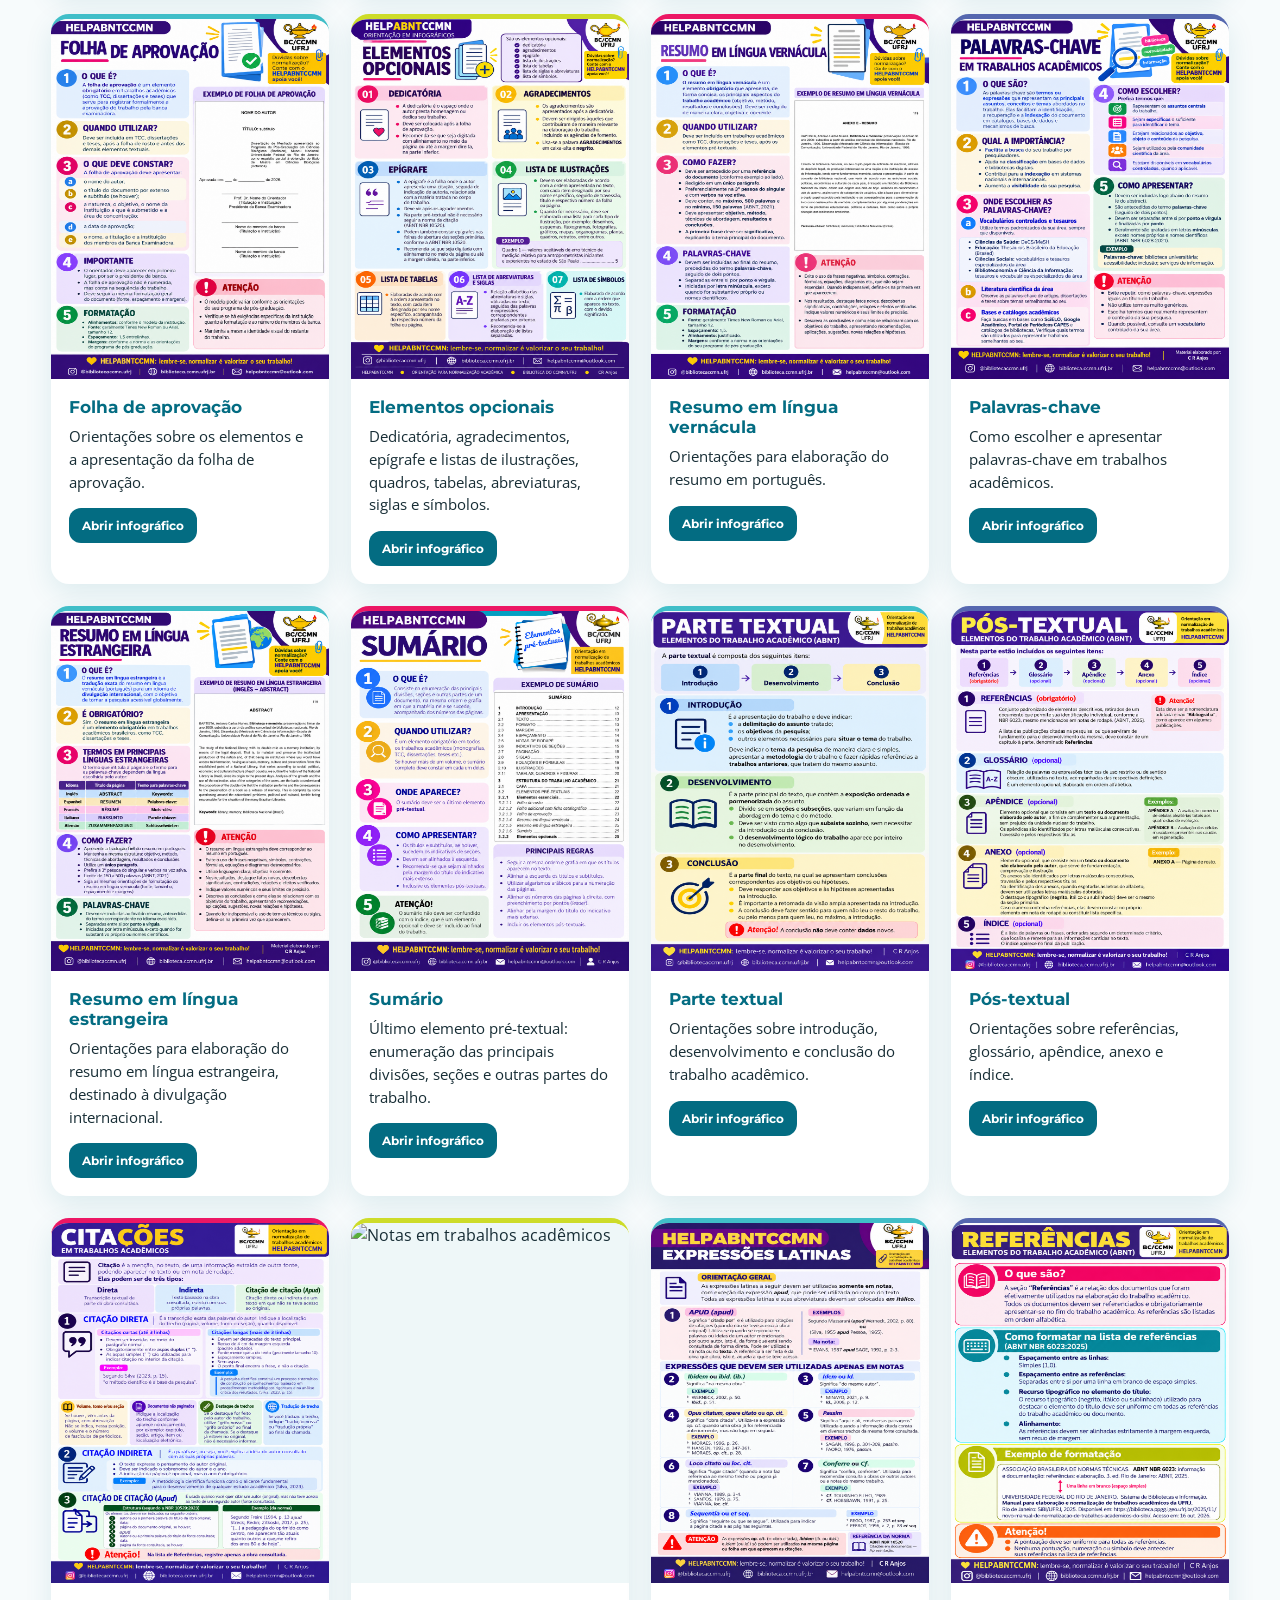
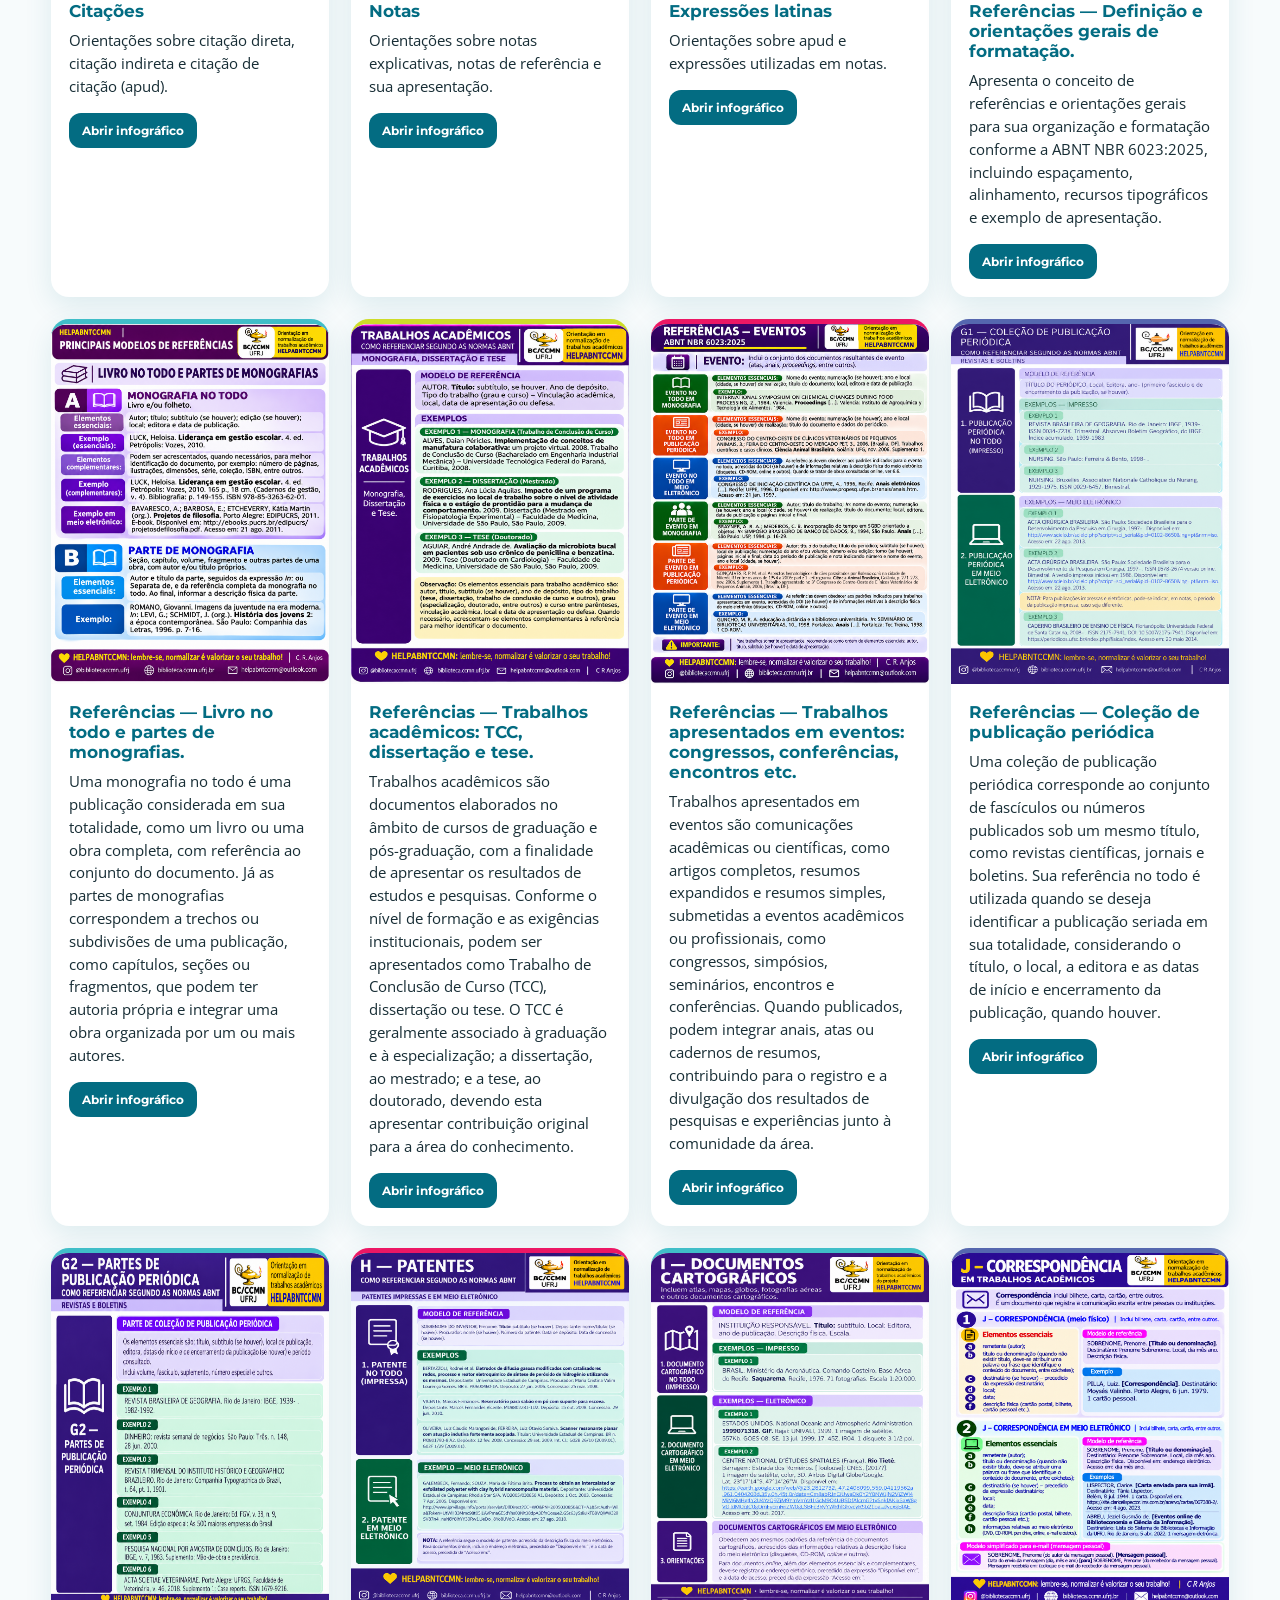
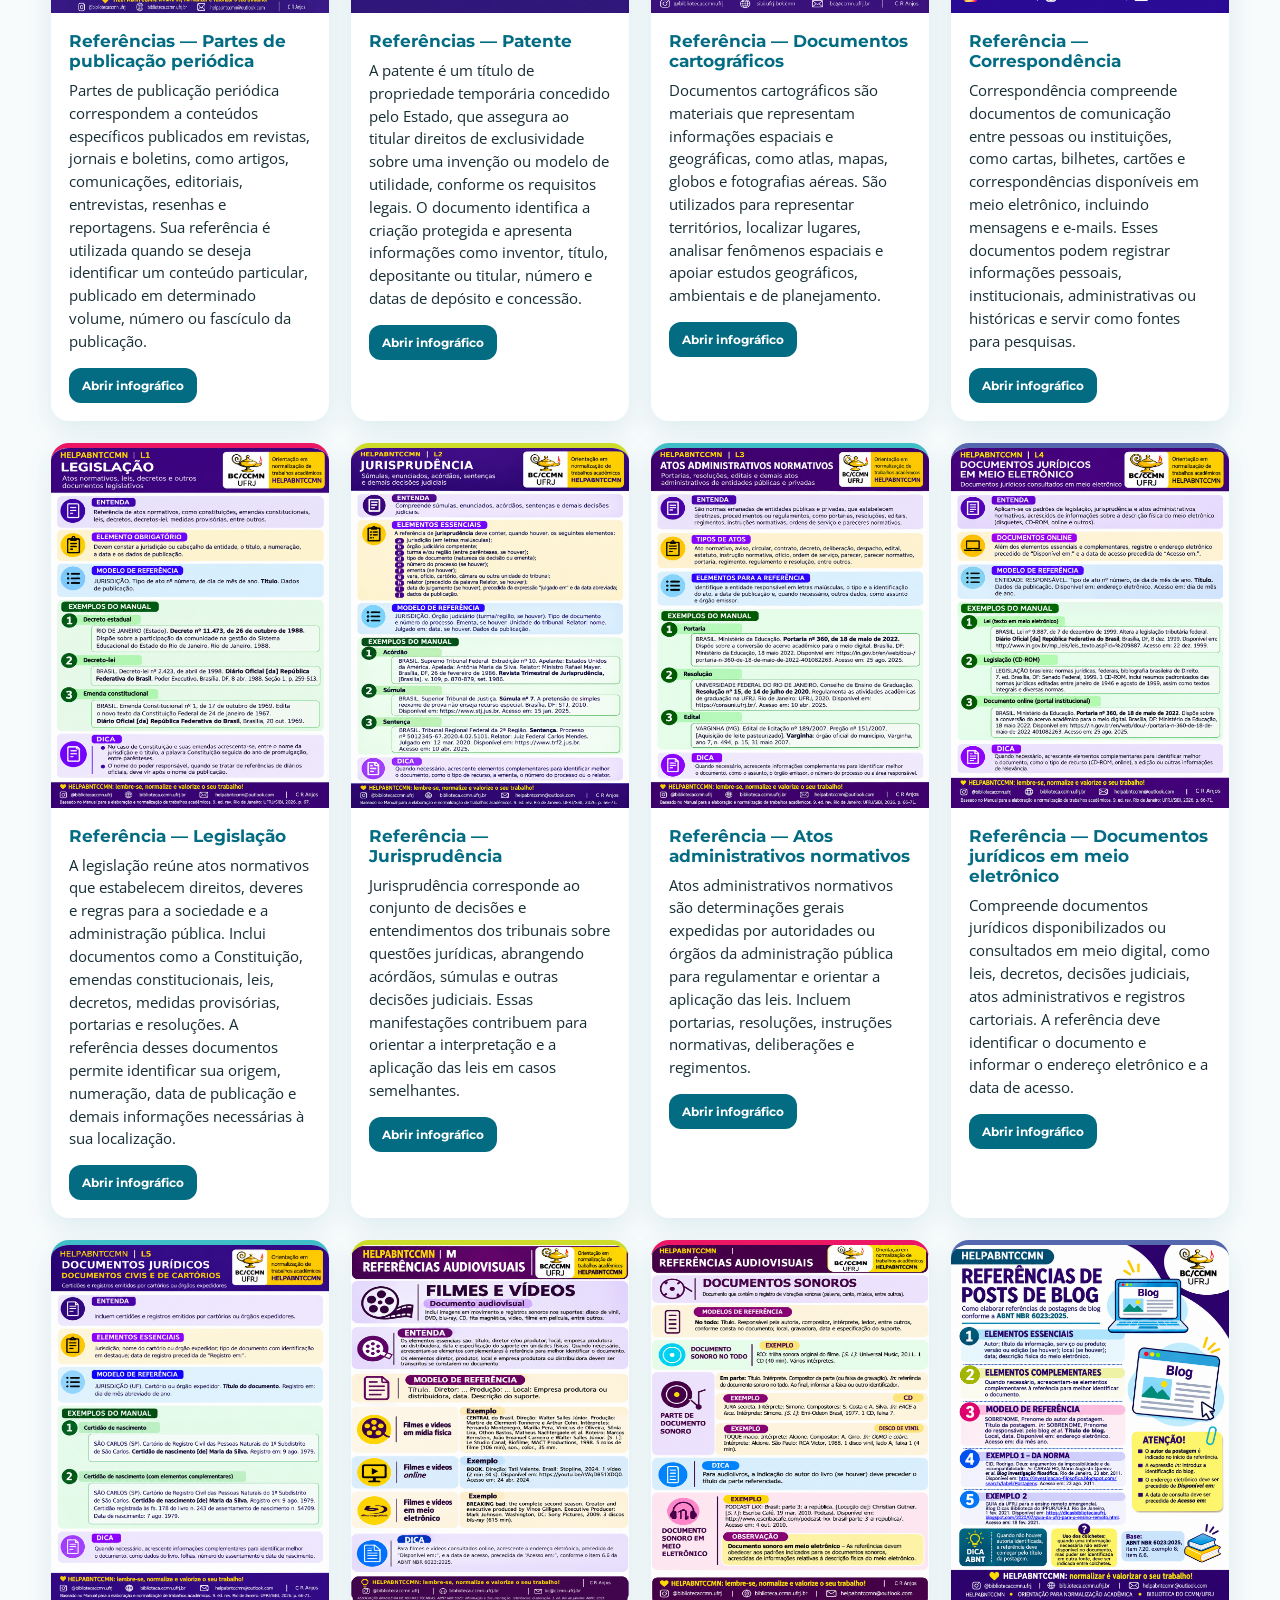
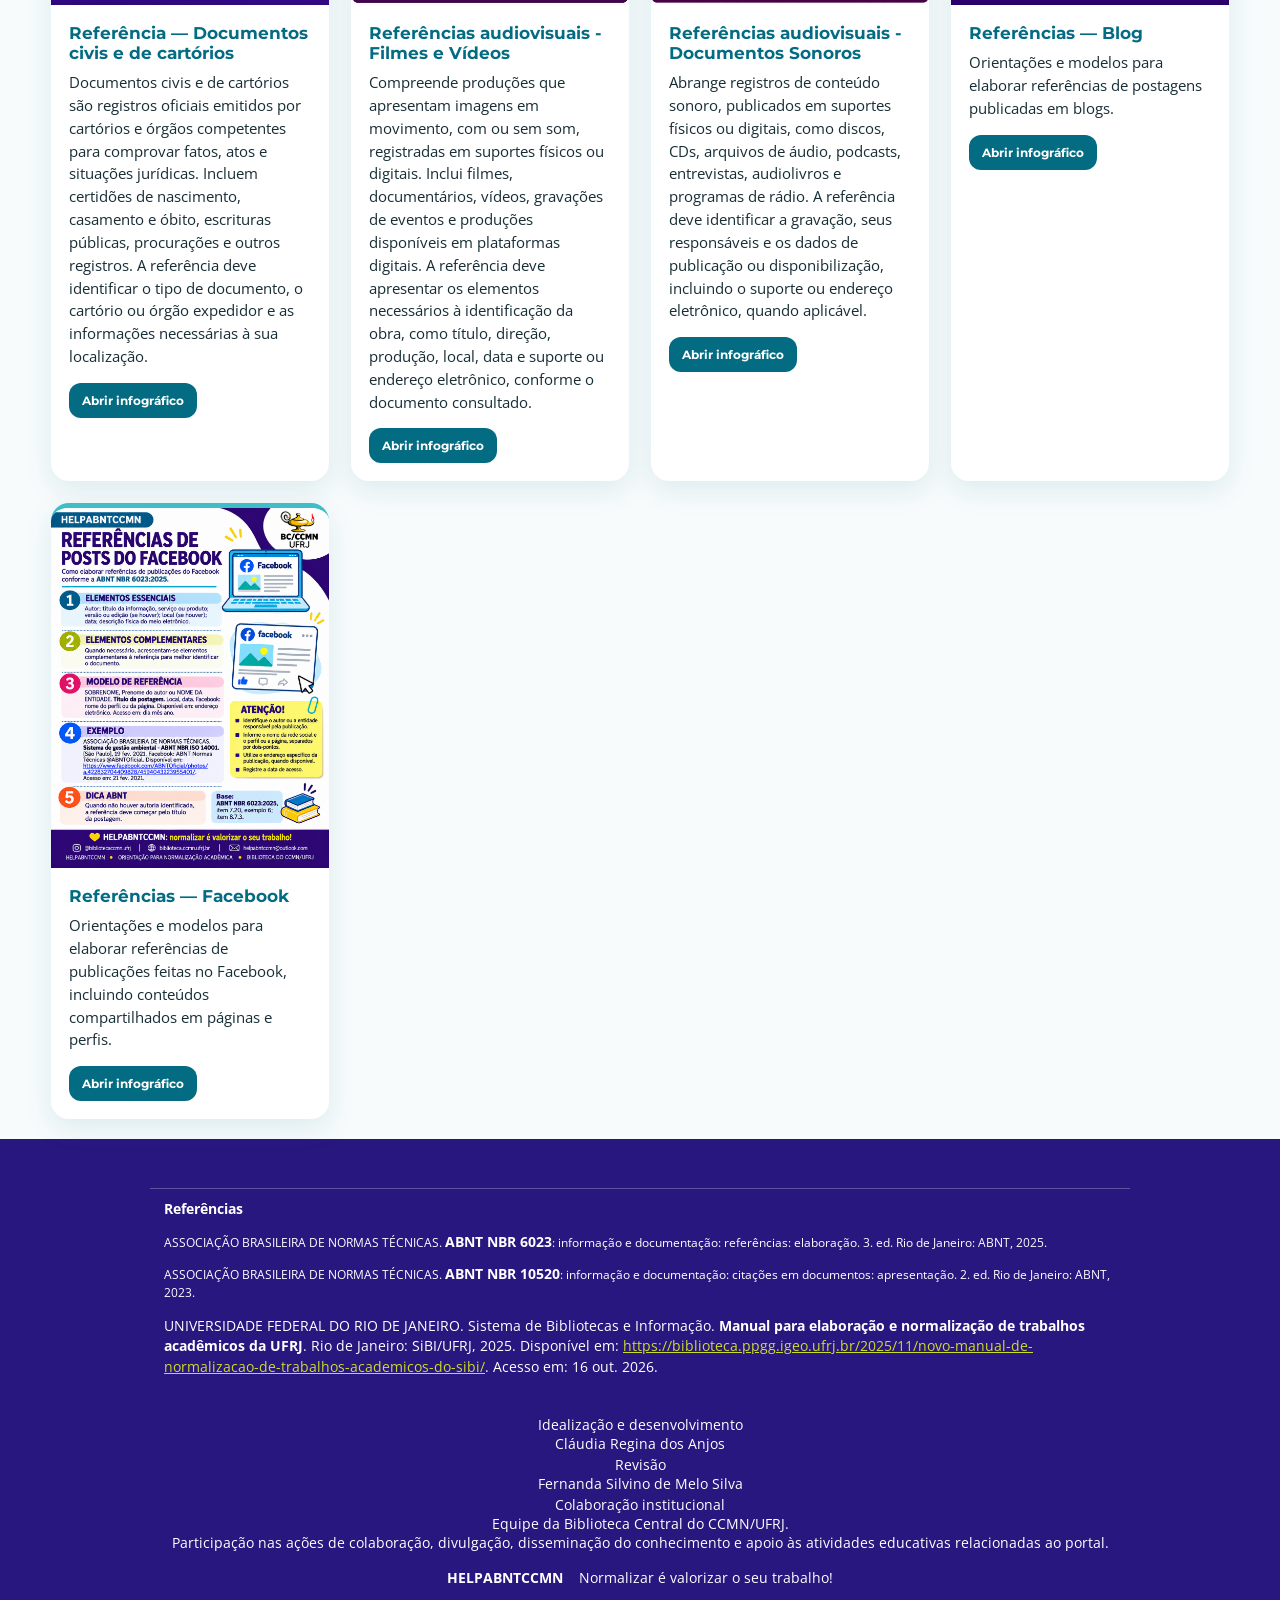
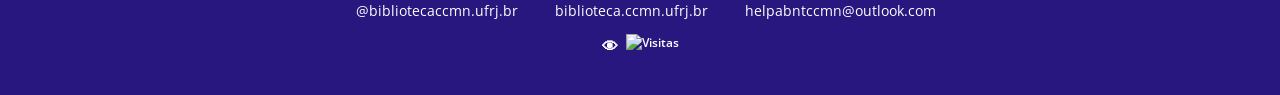
==== commit 5bad0383: "Adicionar Google Analytics 4 para teste em Preview" ====
--- a/index.html
+++ b/index.html
@@ -1,6 +1,14 @@
 <!DOCTYPE html>
 <html lang="pt-BR">
 <head>
+  <!-- Google tag (gtag.js) -->
+  <script async src="https://www.googletagmanager.com/gtag/js?id=G-43K41FFT30"></script>
+  <script>
+    window.dataLayer = window.dataLayer || [];
+    function gtag(){dataLayer.push(arguments);}
+    gtag('js', new Date());
+    gtag('config', 'G-43K41FFT30');
+  </script>
   <meta charset="UTF-8">
   <meta name="viewport" content="width=device-width, initial-scale=1.0">
   <meta name="description" content="HELPABNTCCMN — orientação visual para normalização de trabalhos acadêmicos.">
@@ -39,48 +47,48 @@
     <h2>Infográficos HELPABNTCCMN</h2>
     <p class="intro"><strong>Clique em qualquer material para ampliar e consultar as orientações.</strong></p>
     <div class="gallery">
-      <article class="card" data-image="estrutura.png" data-title="Estrutura do trabalho acadêmico" data-accessible-description="O trabalho acadêmico é organizado em três partes: elementos pré-textuais, que antecedem o texto; elementos textuais, que apresentam o conteúdo do trabalho; e elementos pós-textuais, que complementam o documento. O infográfico apresenta esses elementos em sequência, indicando quais são obrigatórios e quais são opcionais."><div class="thumb"><img src="estrutura.png" alt="Estrutura do trabalho acadêmico"></div><div class="card-body"><h3>Estrutura do trabalho acadêmico</h3><p>Visão geral dos elementos pré-textuais, textuais e pós-textuais.</p><button class="open">Abrir infográfico</button></div></article>
-      <article class="card" data-image="formato.png" data-title="Formato e margens" data-accessible-description="O infográfico apresenta orientações para a configuração de trabalhos acadêmicos. Recomenda o papel A4, em orientação vertical ou retrato, e estabelece margens de 3 cm na parte superior e à esquerda e 2 cm na parte inferior e à direita. Apresenta orientações sobre fonte, tamanho das letras, espaçamento entre linhas e recuo de citações longas. Também explica aspectos da contagem e da numeração das páginas, além da recomendação de entrega da versão digital final em formato PDF/A."><div class="thumb"><img src="formato.png" alt="Infográfico sobre formato e margens de trabalhos acadêmicos, com orientações sobre papel A4, margens, fonte, espaçamento, citações longas, paginação e formato PDF/A."></div><div class="card-body"><h3>Formato e margens</h3><p>Orientações sobre formato do papel, margens, fonte, espaçamento e apresentação gráfica de trabalhos acadêmicos.</p><button class="open">Abrir infográfico</button></div></article>
-      <article class="card" data-image="paginacao.png" data-title="Paginação" data-accessible-description="O infográfico apresenta orientações para a paginação de trabalhos acadêmicos. Explica que todas as folhas são contadas sequencialmente, mas nem todas recebem numeração. A numeração aparece a partir da primeira folha da parte textual, em algarismos arábicos. As folhas de apêndices e anexos devem ser numeradas continuamente, dando sequência à paginação do texto principal."><div class="thumb"><img src="paginacao.png" alt="Infográfico sobre paginação de trabalhos acadêmicos, com orientações sobre contagem das folhas, início da numeração, continuidade em vários volumes, apêndices, anexos e posicionamento dos números nas páginas pares e ímpares."></div><div class="card-body"><h3>Paginação</h3><p>Orientações sobre contagem das folhas, início da numeração e posicionamento dos números de página em trabalhos acadêmicos.</p><button class="open">Abrir infográfico</button></div></article>
-      <article class="card" data-image="Secoes.png" data-title="Indicativos de seções" data-accessible-description="O infográfico explica como os indicativos de seções identificam as partes e subdivisões do trabalho acadêmico e organizam seu conteúdo hierarquicamente. Apresenta os tipos de seções, as regras gerais de numeração progressiva e um exemplo de hierarquia. Também demonstra como os títulos devem ser apresentados conforme o nível da seção e orienta sobre os elementos que não recebem indicativo numérico."><div class="thumb"><img src="Secoes.png" alt="Infográfico sobre indicativos de seções, apresentando tipos de seções, regras de numeração progressiva, exemplo de hierarquia, formas de apresentação dos títulos e elementos sem indicativo numérico."></div><div class="card-body"><h3>Indicativos de seções</h3><p>Orientações sobre numeração progressiva, hierarquia e apresentação das seções e subseções dos trabalhos acadêmicos.</p><button class="open">Abrir infográfico</button></div></article>
-      <article class="card" data-image="ilustracoes.png" data-title="Ilustrações" data-accessible-description="O infográfico apresenta orientações para a identificação e apresentação de ilustrações em trabalhos acadêmicos. Explica o conceito de ilustração e apresenta exemplos de diferentes tipos, como gráficos, quadros, mapas, fotografias e fluxogramas. Também aborda a identificação desses elementos, incluindo a palavra designativa, o número de ordem e o título ou legenda."><div class="thumb"><img src="ilustracoes.png" alt="Infográfico sobre ilustrações em trabalhos acadêmicos. Apresenta definição e exemplos de tipos de ilustrações, além de orientações sobre identificação, numeração, título, fonte, legenda, notas, posicionamento no texto e respeito às margens."></div><div class="card-body"><h3>Ilustrações</h3><p>O infográfico apresenta orientações para a identificação e apresentação de ilustrações em trabalhos acadêmicos. Explica o conceito de ilustração e apresenta exemplos de diferentes tipos, como gráficos, quadros, mapas, fotografias e fluxogramas. Também aborda a identificação desses elementos, incluindo a palavra designativa, o número de ordem e o título ou legenda.</p><button class="open">Abrir infográfico</button></div></article>
-      <article class="card" data-image="tabela.png" data-title="Tabelas, quadros e figuras" data-accessible-description="O infográfico apresenta orientações para a identificação e apresentação de tabelas, quadros e figuras em trabalhos acadêmicos. Explica as diferenças entre esses recursos, aborda sua identificação, numeração e indicação de fontes, além de apresentar exemplos de tabela, quadro e figura."><div class="thumb"><img src="tabela.png" alt="Infográfico HELPABNTCCMN sobre tabelas, quadros e figuras em trabalhos acadêmicos. Apresenta definições, identificação, numeração, indicação de fontes e orientações de apresentação, com exemplos de tabela, quadro e figura."></div><div class="card-body"><h3>Tabelas, quadros e figuras</h3><p>O infográfico apresenta orientações para a identificação e apresentação de tabelas, quadros e figuras em trabalhos acadêmicos. Explica as diferenças entre esses recursos, aborda sua identificação, numeração e indicação de fontes, além de apresentar exemplos de tabela, quadro e figura.</p><button class="open">Abrir infográfico</button></div></article>
-      <article class="card" data-image="equacoes.png" data-title="Equações e fórmulas" data-accessible-description="O infográfico apresenta orientações para a apresentação de equações e fórmulas em trabalhos acadêmicos. Explica que devem aparecer destacadas no texto e ser centralizadas quando destacadas do parágrafo. Orienta sobre a numeração, quando necessária, e o alinhamento de fórmulas que ocupam mais de uma linha."><div class="thumb"><img src="equacoes.png" alt="Infográfico sobre a apresentação de equações e fórmulas em trabalhos acadêmicos. Apresenta orientações sobre destaque no texto, centralização, numeração, alinhamento de expressões em mais de uma linha, padronização de símbolos e legibilidade, com exemplos matemáticos."></div><div class="card-body"><h3>Equações e fórmulas</h3><p>O infográfico apresenta orientações para a apresentação de equações e fórmulas em trabalhos acadêmicos. Explica que devem aparecer destacadas no texto e ser centralizadas quando destacadas do parágrafo. Orienta sobre a numeração, quando necessária, e o alinhamento de fórmulas que ocupam mais de uma linha.</p><button class="open">Abrir infográfico</button></div></article>
-      <article class="card" data-image="siglas.png" data-title="Siglas" data-accessible-description="O infográfico apresenta orientações para o uso de siglas em trabalhos acadêmicos. Explica que, na primeira ocorrência no texto, a sigla deve ser precedida pela forma completa do nome, seguida da sigla entre parênteses."><div class="thumb"><img src="siglas.png" alt="Infográfico sobre o uso de siglas em trabalhos acadêmicos. Apresenta orientações para a primeira ocorrência, utilização ao longo do texto, padronização e exemplos de formas completas e respectivas siglas de instituições."></div><div class="card-body"><h3>Siglas</h3><p>O infográfico apresenta orientações para o uso de siglas em trabalhos acadêmicos. Explica que, na primeira ocorrência no texto, a sigla deve ser precedida pela forma completa do nome, seguida da sigla entre parênteses.</p><button class="open">Abrir infográfico</button></div></article>
-      <article class="card" data-image="capa.png" data-title="Capa" data-accessible-description="O infográfico apresenta orientações para a elaboração da capa de trabalhos acadêmicos. Explica sua função como elemento obrigatório e relaciona as informações que devem constar, como instituição, nome do autor, título, subtítulo, número de volumes, local e ano de depósito."><div class="thumb"><img src="capa.png" alt="Infográfico HELPABNTCCMN sobre a capa de trabalhos acadêmicos. Apresenta informações obrigatórias, regras gerais de formatação, orientação para trabalhos em mais de um volume e exemplo de capa."></div><div class="card-body"><h3>Capa</h3><p>O infográfico apresenta orientações para a elaboração da capa de trabalhos acadêmicos. Explica sua função como elemento obrigatório e relaciona as informações que devem constar, como instituição, nome do autor, título, subtítulo, número de volumes, local e ano de depósito.</p><button class="open">Abrir infográfico</button></div></article>
-      <article class="card" data-image="folha de rosto.png" data-title="Folha de rosto" data-accessible-description="O infográfico apresenta orientações para a elaboração da folha de rosto de trabalhos acadêmicos. Explica sua função como elemento obrigatório e relaciona as informações que devem constar, como nome completo do autor, título, subtítulo, número de volumes, natureza e objetivo do trabalho, orientador e coorientador, local e ano de depósito. Apresenta também um exemplo de folha de rosto."><div class="thumb"><img src="folha de rosto.png" alt="Infográfico sobre a folha de rosto de trabalhos acadêmicos. Apresenta os elementos de identificação e caracterização do trabalho, além de um exemplo de apresentação."></div><div class="card-body"><h3>Folha de rosto</h3><p>O infográfico apresenta orientações para a elaboração da folha de rosto de trabalhos acadêmicos. Explica sua função como elemento obrigatório e relaciona as informações que devem constar, como nome completo do autor, título, subtítulo, número de volumes, natureza e objetivo do trabalho, orientador e coorientador, local e ano de depósito. Apresenta também um exemplo de folha de rosto.</p><button class="open">Abrir infográfico</button></div></article>
-      <article class="card" data-image="folha adicional.png" data-title="Folha adicional" data-accessible-description="O infográfico apresenta orientações sobre a folha adicional para teses e dissertações dos programas de pós-graduação da UFRJ. Explica sua finalidade e a obrigatoriedade de inclusão a partir de agosto de 2026. Apresenta as informações que devem constar no documento, conforme o modelo do programa de pós-graduação e os dados da Coleta CAPES. Também aborda a incorporação da ficha catalográfica e a importância da folha adicional para a padronização, preservação e divulgação da produção acadêmica."><div class="thumb"><img src="folha adicional.png" alt="Infográfico sobre a folha adicional de teses e dissertações da UFRJ. Apresenta finalidade, obrigatoriedade, informações solicitadas, modelo de preenchimento e exemplo de ficha catalográfica."></div><div class="card-body"><h3>Folha adicional</h3><p>O infográfico apresenta orientações sobre a folha adicional para teses e dissertações dos programas de pós-graduação da UFRJ. Explica sua finalidade e a obrigatoriedade de inclusão a partir de agosto de 2026. Apresenta as informações que devem constar no documento, conforme o modelo do programa de pós-graduação e os dados da Coleta CAPES. Também aborda a incorporação da ficha catalográfica e a importância da folha adicional para a padronização, preservação e divulgação da produção acadêmica.</p><button class="open">Abrir infográfico</button></div></article>
-      <article class="card" data-image="Ficha.png" data-title="Ficha catalográfica" data-accessible-description="O infográfico apresenta orientações sobre a ficha catalográfica em trabalhos acadêmicos. Explica sua função como registro padronizado de informações bibliográficas essenciais para identificar, recuperar e localizar uma obra."><div class="thumb"><img src="Ficha.png" alt="Infográfico sobre ficha catalográfica. Apresenta sua definição, obrigatoriedade, orientações de elaboração, acesso ao gerador da UFRJ e exemplo de ficha catalográfica."></div><div class="card-body"><h3>Ficha catalográfica</h3><p>O infográfico apresenta orientações sobre a ficha catalográfica em trabalhos acadêmicos. Explica sua função como registro padronizado de informações bibliográficas essenciais para identificar, recuperar e localizar uma obra. Informa sobre sua obrigatoriedade na publicação de livros e em trabalhos acadêmicos, apresenta orientações para sua elaboração conforme as regras de catalogação vigentes e indica o Gerador de Fichas Catalográficas da UFRJ como ferramenta para sua emissão. Também destaca que a ficha catalográfica deve ser inserida após a folha adicional.</p><button class="open">Abrir infográfico</button></div></article>
-      <article class="card" data-accessible-description="Orientações sobre os elementos e a apresentação da folha de aprovação." data-image="folha de aprovação.png" data-title="Folha de aprovação"><div class="thumb"><img src="folha de aprovação.png" alt="Folha de aprovação"></div><div class="card-body"><h3>Folha de aprovação</h3><p>Orientações sobre os elementos e a apresentação da folha de aprovação.</p><button class="open">Abrir infográfico</button></div></article>
-      <article class="card" data-image="Elementos Opcionais.png" data-title="Elementos opcionais" data-accessible-description="Dedicatória, agradecimentos, epígrafe e listas de ilustrações, quadros, tabelas, abreviaturas, siglas e símbolos."><div class="thumb"><img src="Elementos Opcionais.png" alt="Elementos opcionais"></div><div class="card-body"><h3>Elementos opcionais</h3><p>Dedicatória, agradecimentos, epígrafe e listas de ilustrações, quadros, tabelas, abreviaturas, siglas e símbolos.</p><button class="open">Abrir infográfico</button></div></article>
-      <article class="card" data-image="Resumo.png" data-title="Resumo em língua vernácula" data-accessible-description="Orientações para elaboração do resumo em português."><div class="thumb"><img src="Resumo.png" alt="Resumo em língua vernácula"></div><div class="card-body"><h3>Resumo em língua vernácula</h3><p>Orientações para elaboração do resumo em português.</p><button class="open">Abrir infográfico</button></div></article>
-      <article class="card" data-image="Palavras-Chave.png" data-title="Palavras-chave" data-accessible-description="Como escolher e apresentar palavras-chave em trabalhos acadêmicos."><div class="thumb"><img src="Palavras-Chave.png" alt="Palavras-chave"></div><div class="card-body"><h3>Palavras-chave</h3><p>Como escolher e apresentar palavras-chave em trabalhos acadêmicos.</p><button class="open">Abrir infográfico</button></div></article>
-      <article class="card" data-image="Abstract.png" data-title="Resumo em língua estrangeira" data-accessible-description="Orientações para elaboração do resumo em língua estrangeira, destinado à divulgação internacional."><div class="thumb"><img src="Abstract.png" alt="Resumo em língua estrangeira"></div><div class="card-body"><h3>Resumo em língua estrangeira</h3><p>Orientações para elaboração do resumo em língua estrangeira, destinado à divulgação internacional.</p><button class="open">Abrir infográfico</button></div></article>
-      <article class="card" data-image="Sumário.png" data-title="Sumário" data-accessible-description="Último elemento pré-textual: enumeração das principais divisões, seções e outras partes do trabalho."><div class="thumb"><img src="Sumário.png" alt="Sumário"></div><div class="card-body"><h3>Sumário</h3><p>Último elemento pré-textual: enumeração das principais divisões, seções e outras partes do trabalho.</p><button class="open">Abrir infográfico</button></div></article>
-      <article class="card" data-image="Parte Textual.png" data-title="Parte textual" data-accessible-description="Orientações sobre introdução, desenvolvimento e conclusão do trabalho acadêmico."><div class="thumb"><img src="Parte Textual.png" alt="Parte textual"></div><div class="card-body"><h3>Parte textual</h3><p>Orientações sobre introdução, desenvolvimento e conclusão do trabalho acadêmico.</p><button class="open">Abrir infográfico</button></div></article>
-      <article class="card" data-image="Pos-Textuais.png" data-title="Pós-textual" data-accessible-description="Orientações sobre referências, glossário, apêndice, anexo e índice."><div class="thumb"><img src="Pos-Textuais.png" alt="Parte pós-textual"></div><div class="card-body"><h3>Pós-textual</h3><p>Orientações sobre referências, glossário, apêndice, anexo e índice.</p><button class="open">Abrir infográfico</button></div></article>
-      <article class="card" data-image="citacoes_apud_ajustado.png?v=5" data-title="Citações" data-accessible-description="Orientações sobre citação direta, citação indireta e citação de citação (apud)."><div class="thumb"><img src="citacoes_apud_ajustado.png?v=5" alt="Citações em trabalhos acadêmicos"></div><div class="card-body"><h3>Citações</h3><p>Orientações sobre citação direta, citação indireta e citação de citação (apud).</p><button class="open">Abrir infográfico</button></div></article>
-      <article class="card" data-image="https://raw.githubusercontent.com/estudousuarioccmn-rgb/HELPABNTCCMN/b3bc3f34130683df16fb8919d645fb62651971af/Notas.png" data-title="Notas" data-accessible-description="Orientações sobre notas explicativas, notas de referência e sua apresentação."><div class="thumb"><img src="https://raw.githubusercontent.com/estudousuarioccmn-rgb/HELPABNTCCMN/b3bc3f34130683df16fb8919d645fb62651971af/Notas.png" alt="Notas em trabalhos acadêmicos"></div><div class="card-body"><h3>Notas</h3><p>Orientações sobre notas explicativas, notas de referência e sua apresentação.</p><button class="open">Abrir infográfico</button></div></article>
-      <article class="card" data-image="Expressões latinas.png" data-title="Expressões latinas" data-accessible-description="Orientações sobre apud e expressões utilizadas em notas."><div class="thumb"><img src="Expressões latinas.png" alt="Expressões latinas em trabalhos acadêmicos"></div><div class="card-body"><h3>Expressões latinas</h3><p>Orientações sobre apud e expressões utilizadas em notas.</p><button class="open">Abrir infográfico</button></div></article>
-      <article class="card" data-image="Referências.png?v=1" data-title="Referências — Definição e orientações gerais de formatação." data-accessible-description="Apresenta o conceito de referências e orientações gerais para sua organização e formatação conforme a ABNT NBR 6023:2025, incluindo espaçamento, alinhamento, recursos tipográficos e exemplo de apresentação."><div class="thumb"><img src="Referências.png?v=1" alt="Referências"></div><div class="card-body"><h3>Referências — Definição e orientações gerais de formatação.</h3><p>Apresenta o conceito de referências e orientações gerais para sua organização e formatação conforme a ABNT NBR 6023:2025, incluindo espaçamento, alinhamento, recursos tipográficos e exemplo de apresentação.</p><button class="open">Abrir infográfico</button></div></article>
-      <article class="card" data-image="Referências0.png" data-title="Referências — Livro no todo e partes de monografias." data-accessible-description="Uma monografia no todo é uma publicação considerada em sua totalidade, como um livro ou uma obra completa, com referência ao conjunto do documento. Já as partes de monografias correspondem a trechos ou subdivisões de uma publicação, como capítulos, seções ou fragmentos, que podem ter autoria própria e integrar uma obra organizada por um ou mais autores."><div class="thumb"><img src="Referências0.png" alt="Referências 0"></div><div class="card-body"><h3>Referências — Livro no todo e partes de monografias.</h3><p>Uma monografia no todo é uma publicação considerada em sua totalidade, como um livro ou uma obra completa, com referência ao conjunto do documento. Já as partes de monografias correspondem a trechos ou subdivisões de uma publicação, como capítulos, seções ou fragmentos, que podem ter autoria própria e integrar uma obra organizada por um ou mais autores.</p><button class="open">Abrir infográfico</button></div></article>
-      <article class="card" data-image="Referências1.png" data-title="Referências — Trabalhos acadêmicos: TCC, dissertação e tese." data-accessible-description="Trabalhos acadêmicos são documentos elaborados no âmbito de cursos de graduação e pós-graduação, com a finalidade de apresentar os resultados de estudos e pesquisas. Conforme o nível de formação e as exigências institucionais, podem ser apresentados como Trabalho de Conclusão de Curso (TCC), dissertação ou tese. O TCC é geralmente associado à graduação e à especialização; a dissertação, ao mestrado; e a tese, ao doutorado, devendo esta apresentar contribuição original para a área do conhecimento."><div class="thumb"><img src="Referências1.png" alt="Referências"></div><div class="card-body"><h3>Referências — Trabalhos acadêmicos: TCC, dissertação e tese.</h3><p>Trabalhos acadêmicos são documentos elaborados no âmbito de cursos de graduação e pós-graduação, com a finalidade de apresentar os resultados de estudos e pesquisas. Conforme o nível de formação e as exigências institucionais, podem ser apresentados como Trabalho de Conclusão de Curso (TCC), dissertação ou tese. O TCC é geralmente associado à graduação e à especialização; a dissertação, ao mestrado; e a tese, ao doutorado, devendo esta apresentar contribuição original para a área do conhecimento.</p><button class="open">Abrir infográfico</button></div></article>
-      <article class="card" data-image="Referências2.png" data-title="Referências — Trabalhos apresentados em eventos: congressos, conferências, encontros etc." data-accessible-description="Trabalhos apresentados em eventos são comunicações acadêmicas ou científicas, como artigos completos, resumos expandidos e resumos simples, submetidas a eventos acadêmicos ou profissionais, como congressos, simpósios, seminários, encontros e conferências. Quando publicados, podem integrar anais, atas ou cadernos de resumos, contribuindo para o registro e a divulgação dos resultados de pesquisas e experiências junto à comunidade da área."><div class="thumb"><img src="Referências2.png" alt="Referências 2"></div><div class="card-body"><h3>Referências — Trabalhos apresentados em eventos: congressos, conferências, encontros etc.</h3><p>Trabalhos apresentados em eventos são comunicações acadêmicas ou científicas, como artigos completos, resumos expandidos e resumos simples, submetidas a eventos acadêmicos ou profissionais, como congressos, simpósios, seminários, encontros e conferências. Quando publicados, podem integrar anais, atas ou cadernos de resumos, contribuindo para o registro e a divulgação dos resultados de pesquisas e experiências junto à comunidade da área.</p><button class="open">Abrir infográfico</button></div></article>
+      <article data-analytics-id="01" class="card" data-image="estrutura.png" data-title="Estrutura do trabalho acadêmico" data-accessible-description="O trabalho acadêmico é organizado em três partes: elementos pré-textuais, que antecedem o texto; elementos textuais, que apresentam o conteúdo do trabalho; e elementos pós-textuais, que complementam o documento. O infográfico apresenta esses elementos em sequência, indicando quais são obrigatórios e quais são opcionais."><div class="thumb"><img src="estrutura.png" alt="Estrutura do trabalho acadêmico"></div><div class="card-body"><h3>Estrutura do trabalho acadêmico</h3><p>Visão geral dos elementos pré-textuais, textuais e pós-textuais.</p><button class="open">Abrir infográfico</button></div></article>
+      <article data-analytics-id="02" class="card" data-image="formato.png" data-title="Formato e margens" data-accessible-description="O infográfico apresenta orientações para a configuração de trabalhos acadêmicos. Recomenda o papel A4, em orientação vertical ou retrato, e estabelece margens de 3 cm na parte superior e à esquerda e 2 cm na parte inferior e à direita. Apresenta orientações sobre fonte, tamanho das letras, espaçamento entre linhas e recuo de citações longas. Também explica aspectos da contagem e da numeração das páginas, além da recomendação de entrega da versão digital final em formato PDF/A."><div class="thumb"><img src="formato.png" alt="Infográfico sobre formato e margens de trabalhos acadêmicos, com orientações sobre papel A4, margens, fonte, espaçamento, citações longas, paginação e formato PDF/A."></div><div class="card-body"><h3>Formato e margens</h3><p>Orientações sobre formato do papel, margens, fonte, espaçamento e apresentação gráfica de trabalhos acadêmicos.</p><button class="open">Abrir infográfico</button></div></article>
+      <article data-analytics-id="03" class="card" data-image="paginacao.png" data-title="Paginação" data-accessible-description="O infográfico apresenta orientações para a paginação de trabalhos acadêmicos. Explica que todas as folhas são contadas sequencialmente, mas nem todas recebem numeração. A numeração aparece a partir da primeira folha da parte textual, em algarismos arábicos. As folhas de apêndices e anexos devem ser numeradas continuamente, dando sequência à paginação do texto principal."><div class="thumb"><img src="paginacao.png" alt="Infográfico sobre paginação de trabalhos acadêmicos, com orientações sobre contagem das folhas, início da numeração, continuidade em vários volumes, apêndices, anexos e posicionamento dos números nas páginas pares e ímpares."></div><div class="card-body"><h3>Paginação</h3><p>Orientações sobre contagem das folhas, início da numeração e posicionamento dos números de página em trabalhos acadêmicos.</p><button class="open">Abrir infográfico</button></div></article>
+      <article data-analytics-id="04" class="card" data-image="Secoes.png" data-title="Indicativos de seções" data-accessible-description="O infográfico explica como os indicativos de seções identificam as partes e subdivisões do trabalho acadêmico e organizam seu conteúdo hierarquicamente. Apresenta os tipos de seções, as regras gerais de numeração progressiva e um exemplo de hierarquia. Também demonstra como os títulos devem ser apresentados conforme o nível da seção e orienta sobre os elementos que não recebem indicativo numérico."><div class="thumb"><img src="Secoes.png" alt="Infográfico sobre indicativos de seções, apresentando tipos de seções, regras de numeração progressiva, exemplo de hierarquia, formas de apresentação dos títulos e elementos sem indicativo numérico."></div><div class="card-body"><h3>Indicativos de seções</h3><p>Orientações sobre numeração progressiva, hierarquia e apresentação das seções e subseções dos trabalhos acadêmicos.</p><button class="open">Abrir infográfico</button></div></article>
+      <article data-analytics-id="05" class="card" data-image="ilustracoes.png" data-title="Ilustrações" data-accessible-description="O infográfico apresenta orientações para a identificação e apresentação de ilustrações em trabalhos acadêmicos. Explica o conceito de ilustração e apresenta exemplos de diferentes tipos, como gráficos, quadros, mapas, fotografias e fluxogramas. Também aborda a identificação desses elementos, incluindo a palavra designativa, o número de ordem e o título ou legenda."><div class="thumb"><img src="ilustracoes.png" alt="Infográfico sobre ilustrações em trabalhos acadêmicos. Apresenta definição e exemplos de tipos de ilustrações, além de orientações sobre identificação, numeração, título, fonte, legenda, notas, posicionamento no texto e respeito às margens."></div><div class="card-body"><h3>Ilustrações</h3><p>O infográfico apresenta orientações para a identificação e apresentação de ilustrações em trabalhos acadêmicos. Explica o conceito de ilustração e apresenta exemplos de diferentes tipos, como gráficos, quadros, mapas, fotografias e fluxogramas. Também aborda a identificação desses elementos, incluindo a palavra designativa, o número de ordem e o título ou legenda.</p><button class="open">Abrir infográfico</button></div></article>
+      <article data-analytics-id="06" class="card" data-image="tabela.png" data-title="Tabelas, quadros e figuras" data-accessible-description="O infográfico apresenta orientações para a identificação e apresentação de tabelas, quadros e figuras em trabalhos acadêmicos. Explica as diferenças entre esses recursos, aborda sua identificação, numeração e indicação de fontes, além de apresentar exemplos de tabela, quadro e figura."><div class="thumb"><img src="tabela.png" alt="Infográfico HELPABNTCCMN sobre tabelas, quadros e figuras em trabalhos acadêmicos. Apresenta definições, identificação, numeração, indicação de fontes e orientações de apresentação, com exemplos de tabela, quadro e figura."></div><div class="card-body"><h3>Tabelas, quadros e figuras</h3><p>O infográfico apresenta orientações para a identificação e apresentação de tabelas, quadros e figuras em trabalhos acadêmicos. Explica as diferenças entre esses recursos, aborda sua identificação, numeração e indicação de fontes, além de apresentar exemplos de tabela, quadro e figura.</p><button class="open">Abrir infográfico</button></div></article>
+      <article data-analytics-id="07" class="card" data-image="equacoes.png" data-title="Equações e fórmulas" data-accessible-description="O infográfico apresenta orientações para a apresentação de equações e fórmulas em trabalhos acadêmicos. Explica que devem aparecer destacadas no texto e ser centralizadas quando destacadas do parágrafo. Orienta sobre a numeração, quando necessária, e o alinhamento de fórmulas que ocupam mais de uma linha."><div class="thumb"><img src="equacoes.png" alt="Infográfico sobre a apresentação de equações e fórmulas em trabalhos acadêmicos. Apresenta orientações sobre destaque no texto, centralização, numeração, alinhamento de expressões em mais de uma linha, padronização de símbolos e legibilidade, com exemplos matemáticos."></div><div class="card-body"><h3>Equações e fórmulas</h3><p>O infográfico apresenta orientações para a apresentação de equações e fórmulas em trabalhos acadêmicos. Explica que devem aparecer destacadas no texto e ser centralizadas quando destacadas do parágrafo. Orienta sobre a numeração, quando necessária, e o alinhamento de fórmulas que ocupam mais de uma linha.</p><button class="open">Abrir infográfico</button></div></article>
+      <article data-analytics-id="08" class="card" data-image="siglas.png" data-title="Siglas" data-accessible-description="O infográfico apresenta orientações para o uso de siglas em trabalhos acadêmicos. Explica que, na primeira ocorrência no texto, a sigla deve ser precedida pela forma completa do nome, seguida da sigla entre parênteses."><div class="thumb"><img src="siglas.png" alt="Infográfico sobre o uso de siglas em trabalhos acadêmicos. Apresenta orientações para a primeira ocorrência, utilização ao longo do texto, padronização e exemplos de formas completas e respectivas siglas de instituições."></div><div class="card-body"><h3>Siglas</h3><p>O infográfico apresenta orientações para o uso de siglas em trabalhos acadêmicos. Explica que, na primeira ocorrência no texto, a sigla deve ser precedida pela forma completa do nome, seguida da sigla entre parênteses.</p><button class="open">Abrir infográfico</button></div></article>
+      <article data-analytics-id="09" class="card" data-image="capa.png" data-title="Capa" data-accessible-description="O infográfico apresenta orientações para a elaboração da capa de trabalhos acadêmicos. Explica sua função como elemento obrigatório e relaciona as informações que devem constar, como instituição, nome do autor, título, subtítulo, número de volumes, local e ano de depósito."><div class="thumb"><img src="capa.png" alt="Infográfico HELPABNTCCMN sobre a capa de trabalhos acadêmicos. Apresenta informações obrigatórias, regras gerais de formatação, orientação para trabalhos em mais de um volume e exemplo de capa."></div><div class="card-body"><h3>Capa</h3><p>O infográfico apresenta orientações para a elaboração da capa de trabalhos acadêmicos. Explica sua função como elemento obrigatório e relaciona as informações que devem constar, como instituição, nome do autor, título, subtítulo, número de volumes, local e ano de depósito.</p><button class="open">Abrir infográfico</button></div></article>
+      <article data-analytics-id="10" class="card" data-image="folha de rosto.png" data-title="Folha de rosto" data-accessible-description="O infográfico apresenta orientações para a elaboração da folha de rosto de trabalhos acadêmicos. Explica sua função como elemento obrigatório e relaciona as informações que devem constar, como nome completo do autor, título, subtítulo, número de volumes, natureza e objetivo do trabalho, orientador e coorientador, local e ano de depósito. Apresenta também um exemplo de folha de rosto."><div class="thumb"><img src="folha de rosto.png" alt="Infográfico sobre a folha de rosto de trabalhos acadêmicos. Apresenta os elementos de identificação e caracterização do trabalho, além de um exemplo de apresentação."></div><div class="card-body"><h3>Folha de rosto</h3><p>O infográfico apresenta orientações para a elaboração da folha de rosto de trabalhos acadêmicos. Explica sua função como elemento obrigatório e relaciona as informações que devem constar, como nome completo do autor, título, subtítulo, número de volumes, natureza e objetivo do trabalho, orientador e coorientador, local e ano de depósito. Apresenta também um exemplo de folha de rosto.</p><button class="open">Abrir infográfico</button></div></article>
+      <article data-analytics-id="11" class="card" data-image="folha adicional.png" data-title="Folha adicional" data-accessible-description="O infográfico apresenta orientações sobre a folha adicional para teses e dissertações dos programas de pós-graduação da UFRJ. Explica sua finalidade e a obrigatoriedade de inclusão a partir de agosto de 2026. Apresenta as informações que devem constar no documento, conforme o modelo do programa de pós-graduação e os dados da Coleta CAPES. Também aborda a incorporação da ficha catalográfica e a importância da folha adicional para a padronização, preservação e divulgação da produção acadêmica."><div class="thumb"><img src="folha adicional.png" alt="Infográfico sobre a folha adicional de teses e dissertações da UFRJ. Apresenta finalidade, obrigatoriedade, informações solicitadas, modelo de preenchimento e exemplo de ficha catalográfica."></div><div class="card-body"><h3>Folha adicional</h3><p>O infográfico apresenta orientações sobre a folha adicional para teses e dissertações dos programas de pós-graduação da UFRJ. Explica sua finalidade e a obrigatoriedade de inclusão a partir de agosto de 2026. Apresenta as informações que devem constar no documento, conforme o modelo do programa de pós-graduação e os dados da Coleta CAPES. Também aborda a incorporação da ficha catalográfica e a importância da folha adicional para a padronização, preservação e divulgação da produção acadêmica.</p><button class="open">Abrir infográfico</button></div></article>
+      <article data-analytics-id="12" class="card" data-image="Ficha.png" data-title="Ficha catalográfica" data-accessible-description="O infográfico apresenta orientações sobre a ficha catalográfica em trabalhos acadêmicos. Explica sua função como registro padronizado de informações bibliográficas essenciais para identificar, recuperar e localizar uma obra."><div class="thumb"><img src="Ficha.png" alt="Infográfico sobre ficha catalográfica. Apresenta sua definição, obrigatoriedade, orientações de elaboração, acesso ao gerador da UFRJ e exemplo de ficha catalográfica."></div><div class="card-body"><h3>Ficha catalográfica</h3><p>O infográfico apresenta orientações sobre a ficha catalográfica em trabalhos acadêmicos. Explica sua função como registro padronizado de informações bibliográficas essenciais para identificar, recuperar e localizar uma obra. Informa sobre sua obrigatoriedade na publicação de livros e em trabalhos acadêmicos, apresenta orientações para sua elaboração conforme as regras de catalogação vigentes e indica o Gerador de Fichas Catalográficas da UFRJ como ferramenta para sua emissão. Também destaca que a ficha catalográfica deve ser inserida após a folha adicional.</p><button class="open">Abrir infográfico</button></div></article>
+      <article data-analytics-id="13" class="card" data-accessible-description="Orientações sobre os elementos e a apresentação da folha de aprovação." data-image="folha de aprovação.png" data-title="Folha de aprovação"><div class="thumb"><img src="folha de aprovação.png" alt="Folha de aprovação"></div><div class="card-body"><h3>Folha de aprovação</h3><p>Orientações sobre os elementos e a apresentação da folha de aprovação.</p><button class="open">Abrir infográfico</button></div></article>
+      <article data-analytics-id="14" class="card" data-image="Elementos Opcionais.png" data-title="Elementos opcionais" data-accessible-description="Dedicatória, agradecimentos, epígrafe e listas de ilustrações, quadros, tabelas, abreviaturas, siglas e símbolos."><div class="thumb"><img src="Elementos Opcionais.png" alt="Elementos opcionais"></div><div class="card-body"><h3>Elementos opcionais</h3><p>Dedicatória, agradecimentos, epígrafe e listas de ilustrações, quadros, tabelas, abreviaturas, siglas e símbolos.</p><button class="open">Abrir infográfico</button></div></article>
+      <article data-analytics-id="15" class="card" data-image="Resumo.png" data-title="Resumo em língua vernácula" data-accessible-description="Orientações para elaboração do resumo em português."><div class="thumb"><img src="Resumo.png" alt="Resumo em língua vernácula"></div><div class="card-body"><h3>Resumo em língua vernácula</h3><p>Orientações para elaboração do resumo em português.</p><button class="open">Abrir infográfico</button></div></article>
+      <article data-analytics-id="16" class="card" data-image="Palavras-Chave.png" data-title="Palavras-chave" data-accessible-description="Como escolher e apresentar palavras-chave em trabalhos acadêmicos."><div class="thumb"><img src="Palavras-Chave.png" alt="Palavras-chave"></div><div class="card-body"><h3>Palavras-chave</h3><p>Como escolher e apresentar palavras-chave em trabalhos acadêmicos.</p><button class="open">Abrir infográfico</button></div></article>
+      <article data-analytics-id="17" class="card" data-image="Abstract.png" data-title="Resumo em língua estrangeira" data-accessible-description="Orientações para elaboração do resumo em língua estrangeira, destinado à divulgação internacional."><div class="thumb"><img src="Abstract.png" alt="Resumo em língua estrangeira"></div><div class="card-body"><h3>Resumo em língua estrangeira</h3><p>Orientações para elaboração do resumo em língua estrangeira, destinado à divulgação internacional.</p><button class="open">Abrir infográfico</button></div></article>
+      <article data-analytics-id="18" class="card" data-image="Sumário.png" data-title="Sumário" data-accessible-description="Último elemento pré-textual: enumeração das principais divisões, seções e outras partes do trabalho."><div class="thumb"><img src="Sumário.png" alt="Sumário"></div><div class="card-body"><h3>Sumário</h3><p>Último elemento pré-textual: enumeração das principais divisões, seções e outras partes do trabalho.</p><button class="open">Abrir infográfico</button></div></article>
+      <article data-analytics-id="19" class="card" data-image="Parte Textual.png" data-title="Parte textual" data-accessible-description="Orientações sobre introdução, desenvolvimento e conclusão do trabalho acadêmico."><div class="thumb"><img src="Parte Textual.png" alt="Parte textual"></div><div class="card-body"><h3>Parte textual</h3><p>Orientações sobre introdução, desenvolvimento e conclusão do trabalho acadêmico.</p><button class="open">Abrir infográfico</button></div></article>
+      <article data-analytics-id="20" class="card" data-image="Pos-Textuais.png" data-title="Pós-textual" data-accessible-description="Orientações sobre referências, glossário, apêndice, anexo e índice."><div class="thumb"><img src="Pos-Textuais.png" alt="Parte pós-textual"></div><div class="card-body"><h3>Pós-textual</h3><p>Orientações sobre referências, glossário, apêndice, anexo e índice.</p><button class="open">Abrir infográfico</button></div></article>
+      <article data-analytics-id="21" class="card" data-image="citacoes_apud_ajustado.png?v=5" data-title="Citações" data-accessible-description="Orientações sobre citação direta, citação indireta e citação de citação (apud)."><div class="thumb"><img src="citacoes_apud_ajustado.png?v=5" alt="Citações em trabalhos acadêmicos"></div><div class="card-body"><h3>Citações</h3><p>Orientações sobre citação direta, citação indireta e citação de citação (apud).</p><button class="open">Abrir infográfico</button></div></article>
+      <article data-analytics-id="22" class="card" data-image="https://raw.githubusercontent.com/estudousuarioccmn-rgb/HELPABNTCCMN/b3bc3f34130683df16fb8919d645fb62651971af/Notas.png" data-title="Notas" data-accessible-description="Orientações sobre notas explicativas, notas de referência e sua apresentação."><div class="thumb"><img src="https://raw.githubusercontent.com/estudousuarioccmn-rgb/HELPABNTCCMN/b3bc3f34130683df16fb8919d645fb62651971af/Notas.png" alt="Notas em trabalhos acadêmicos"></div><div class="card-body"><h3>Notas</h3><p>Orientações sobre notas explicativas, notas de referência e sua apresentação.</p><button class="open">Abrir infográfico</button></div></article>
+      <article data-analytics-id="23" class="card" data-image="Expressões latinas.png" data-title="Expressões latinas" data-accessible-description="Orientações sobre apud e expressões utilizadas em notas."><div class="thumb"><img src="Expressões latinas.png" alt="Expressões latinas em trabalhos acadêmicos"></div><div class="card-body"><h3>Expressões latinas</h3><p>Orientações sobre apud e expressões utilizadas em notas.</p><button class="open">Abrir infográfico</button></div></article>
+      <article data-analytics-id="24" class="card" data-image="Referências.png?v=1" data-title="Referências — Definição e orientações gerais de formatação." data-accessible-description="Apresenta o conceito de referências e orientações gerais para sua organização e formatação conforme a ABNT NBR 6023:2025, incluindo espaçamento, alinhamento, recursos tipográficos e exemplo de apresentação."><div class="thumb"><img src="Referências.png?v=1" alt="Referências"></div><div class="card-body"><h3>Referências — Definição e orientações gerais de formatação.</h3><p>Apresenta o conceito de referências e orientações gerais para sua organização e formatação conforme a ABNT NBR 6023:2025, incluindo espaçamento, alinhamento, recursos tipográficos e exemplo de apresentação.</p><button class="open">Abrir infográfico</button></div></article>
+      <article data-analytics-id="25" class="card" data-image="Referências0.png" data-title="Referências — Livro no todo e partes de monografias." data-accessible-description="Uma monografia no todo é uma publicação considerada em sua totalidade, como um livro ou uma obra completa, com referência ao conjunto do documento. Já as partes de monografias correspondem a trechos ou subdivisões de uma publicação, como capítulos, seções ou fragmentos, que podem ter autoria própria e integrar uma obra organizada por um ou mais autores."><div class="thumb"><img src="Referências0.png" alt="Referências 0"></div><div class="card-body"><h3>Referências — Livro no todo e partes de monografias.</h3><p>Uma monografia no todo é uma publicação considerada em sua totalidade, como um livro ou uma obra completa, com referência ao conjunto do documento. Já as partes de monografias correspondem a trechos ou subdivisões de uma publicação, como capítulos, seções ou fragmentos, que podem ter autoria própria e integrar uma obra organizada por um ou mais autores.</p><button class="open">Abrir infográfico</button></div></article>
+      <article data-analytics-id="26" class="card" data-image="Referências1.png" data-title="Referências — Trabalhos acadêmicos: TCC, dissertação e tese." data-accessible-description="Trabalhos acadêmicos são documentos elaborados no âmbito de cursos de graduação e pós-graduação, com a finalidade de apresentar os resultados de estudos e pesquisas. Conforme o nível de formação e as exigências institucionais, podem ser apresentados como Trabalho de Conclusão de Curso (TCC), dissertação ou tese. O TCC é geralmente associado à graduação e à especialização; a dissertação, ao mestrado; e a tese, ao doutorado, devendo esta apresentar contribuição original para a área do conhecimento."><div class="thumb"><img src="Referências1.png" alt="Referências"></div><div class="card-body"><h3>Referências — Trabalhos acadêmicos: TCC, dissertação e tese.</h3><p>Trabalhos acadêmicos são documentos elaborados no âmbito de cursos de graduação e pós-graduação, com a finalidade de apresentar os resultados de estudos e pesquisas. Conforme o nível de formação e as exigências institucionais, podem ser apresentados como Trabalho de Conclusão de Curso (TCC), dissertação ou tese. O TCC é geralmente associado à graduação e à especialização; a dissertação, ao mestrado; e a tese, ao doutorado, devendo esta apresentar contribuição original para a área do conhecimento.</p><button class="open">Abrir infográfico</button></div></article>
+      <article data-analytics-id="27" class="card" data-image="Referências2.png" data-title="Referências — Trabalhos apresentados em eventos: congressos, conferências, encontros etc." data-accessible-description="Trabalhos apresentados em eventos são comunicações acadêmicas ou científicas, como artigos completos, resumos expandidos e resumos simples, submetidas a eventos acadêmicos ou profissionais, como congressos, simpósios, seminários, encontros e conferências. Quando publicados, podem integrar anais, atas ou cadernos de resumos, contribuindo para o registro e a divulgação dos resultados de pesquisas e experiências junto à comunidade da área."><div class="thumb"><img src="Referências2.png" alt="Referências 2"></div><div class="card-body"><h3>Referências — Trabalhos apresentados em eventos: congressos, conferências, encontros etc.</h3><p>Trabalhos apresentados em eventos são comunicações acadêmicas ou científicas, como artigos completos, resumos expandidos e resumos simples, submetidas a eventos acadêmicos ou profissionais, como congressos, simpósios, seminários, encontros e conferências. Quando publicados, podem integrar anais, atas ou cadernos de resumos, contribuindo para o registro e a divulgação dos resultados de pesquisas e experiências junto à comunidade da área.</p><button class="open">Abrir infográfico</button></div></article>
       
-      <article class="card" data-image="Referencia4.png?v=5" data-title="Referências — Coleção de publicação periódica" data-accessible-description="Uma coleção de publicação periódica corresponde ao conjunto de fascículos ou números publicados sob um mesmo título, como revistas científicas, jornais e boletins. Sua referência no todo é utilizada quando se deseja identificar a publicação seriada em sua totalidade, considerando o título, o local, a editora e as datas de início e encerramento da publicação, quando houver."><div class="thumb"><img src="Referencia4.png?v=5" alt="Referências 4 - G1 — Coleção de publicação periódica"></div><div class="card-body"><h3>Referências — Coleção de publicação periódica</h3><p>Uma coleção de publicação periódica corresponde ao conjunto de fascículos ou números publicados sob um mesmo título, como revistas científicas, jornais e boletins. Sua referência no todo é utilizada quando se deseja identificar a publicação seriada em sua totalidade, considerando o título, o local, a editora e as datas de início e encerramento da publicação, quando houver.</p><button class="open">Abrir infográfico</button></div></article>
-      <article class="card" data-image="Referencia5.png?v=5" data-title="Referências — Partes de publicação periódica" data-accessible-description="Partes de publicação periódica correspondem a conteúdos específicos publicados em revistas, jornais e boletins, como artigos, comunicações, editoriais, entrevistas, resenhas e reportagens. Sua referência é utilizada quando se deseja identificar um conteúdo particular, publicado em determinado volume, número ou fascículo da publicação."><div class="thumb"><img src="Referencia5.png?v=5" alt="Referências 5 - G2 — Partes de publicação periódica"></div><div class="card-body"><h3>Referências — Partes de publicação periódica</h3><p>Partes de publicação periódica correspondem a conteúdos específicos publicados em revistas, jornais e boletins, como artigos, comunicações, editoriais, entrevistas, resenhas e reportagens. Sua referência é utilizada quando se deseja identificar um conteúdo particular, publicado em determinado volume, número ou fascículo da publicação.</p><button class="open">Abrir infográfico</button></div></article>
-      <article class="card" data-image="patente.png?v=1" data-title="Referências — Patente" data-accessible-description="A patente é um título de propriedade temporária concedido pelo Estado, que assegura ao titular direitos de exclusividade sobre uma invenção ou modelo de utilidade, conforme os requisitos legais. O documento identifica a criação protegida e apresenta informações como inventor, título, depositante ou titular, número e datas de depósito e concessão."><div class="thumb"><img src="patente.png?v=1" alt="Referências 6 - H - Patente"></div><div class="card-body"><h3>Referências — Patente</h3><p>A patente é um título de propriedade temporária concedido pelo Estado, que assegura ao titular direitos de exclusividade sobre uma invenção ou modelo de utilidade, conforme os requisitos legais. O documento identifica a criação protegida e apresenta informações como inventor, título, depositante ou titular, número e datas de depósito e concessão.</p><button class="open">Abrir infográfico</button></div></article>
-      <article class="card" data-image="cartograficos.png?v=1" data-title="Referência — Documentos cartográficos" data-accessible-description="Documentos cartográficos são materiais que representam informações espaciais e geográficas, como atlas, mapas, globos e fotografias aéreas. São utilizados para representar territórios, localizar lugares, analisar fenômenos espaciais e apoiar estudos geográficos, ambientais e de planejamento."><div class="thumb"><img src="cartograficos.png?v=1" alt="Documentos cartográficos"></div><div class="card-body"><h3>Referência — Documentos cartográficos</h3><p>Documentos cartográficos são materiais que representam informações espaciais e geográficas, como atlas, mapas, globos e fotografias aéreas. São utilizados para representar territórios, localizar lugares, analisar fenômenos espaciais e apoiar estudos geográficos, ambientais e de planejamento.</p><button class="open">Abrir infográfico</button></div></article>
-      <article class="card" data-image="Correspond%C3%AAncia.png?v=3" data-title="Referência — Correspondência" data-accessible-description="Correspondência compreende documentos de comunicação entre pessoas ou instituições, como cartas, bilhetes, cartões e correspondências disponíveis em meio eletrônico, incluindo mensagens e e-mails. Esses documentos podem registrar informações pessoais, institucionais, administrativas ou históricas e servir como fontes para pesquisas."><div class="thumb"><img src="Correspond%C3%AAncia.png?v=3" alt="Referência 8 - J - Correspondência"></div><div class="card-body"><h3>Referência — Correspondência</h3><p>Correspondência compreende documentos de comunicação entre pessoas ou instituições, como cartas, bilhetes, cartões e correspondências disponíveis em meio eletrônico, incluindo mensagens e e-mails. Esses documentos podem registrar informações pessoais, institucionais, administrativas ou históricas e servir como fontes para pesquisas.</p><button class="open">Abrir infográfico</button></div></article>
-      <article class="card" data-image="Legislacao1.png?v=1" data-title="Referência — Legislação" data-accessible-description="A legislação reúne atos normativos que estabelecem direitos, deveres e regras para a sociedade e a administração pública. Inclui documentos como a Constituição, emendas constitucionais, leis, decretos, medidas provisórias, portarias e resoluções. A referência desses documentos permite identificar sua origem, numeração, data de publicação e demais informações necessárias à sua localização."><div class="thumb"><img src="Legislacao1.png?v=1" alt="Referência 9 - L1 - Legislação"></div><div class="card-body"><h3>Referência — Legislação</h3><p>A legislação reúne atos normativos que estabelecem direitos, deveres e regras para a sociedade e a administração pública. Inclui documentos como a Constituição, emendas constitucionais, leis, decretos, medidas provisórias, portarias e resoluções. A referência desses documentos permite identificar sua origem, numeração, data de publicação e demais informações necessárias à sua localização.</p><button class="open">Abrir infográfico</button></div></article>
-      <article class="card" data-image="Jurisprudencia2.png?v=1" data-title="Referência — Jurisprudência" data-accessible-description="Jurisprudência corresponde ao conjunto de decisões e entendimentos dos tribunais sobre questões jurídicas, abrangendo acórdãos, súmulas e outras decisões judiciais. Essas manifestações contribuem para orientar a interpretação e a aplicação das leis em casos semelhantes."><div class="thumb"><img src="Jurisprudencia2.png?v=1" alt="Referência 10 - L2 - Jurisprudência"></div><div class="card-body"><h3>Referência — Jurisprudência</h3><p>Jurisprudência corresponde ao conjunto de decisões e entendimentos dos tribunais sobre questões jurídicas, abrangendo acórdãos, súmulas e outras decisões judiciais. Essas manifestações contribuem para orientar a interpretação e a aplicação das leis em casos semelhantes.</p><button class="open">Abrir infográfico</button></div></article>
-      <article class="card" data-image="Atos-Administrativos-Normativos3.png?v=1" data-title="Referência — Atos administrativos normativos" data-accessible-description="Atos administrativos normativos são determinações gerais expedidas por autoridades ou órgãos da administração pública para regulamentar e orientar a aplicação das leis. Incluem portarias, resoluções, instruções normativas, deliberações e regimentos."><div class="thumb"><img src="Atos-Administrativos-Normativos3.png?v=1" alt="Referência 11 - L3 - Atos administrativos normativos"></div><div class="card-body"><h3>Referência — Atos administrativos normativos</h3><p>Atos administrativos normativos são determinações gerais expedidas por autoridades ou órgãos da administração pública para regulamentar e orientar a aplicação das leis. Incluem portarias, resoluções, instruções normativas, deliberações e regimentos.</p><button class="open">Abrir infográfico</button></div></article>
-      <article class="card" data-image="DocumentosJurídicosEletrónicos4.png?v=1" data-title="Referência — Documentos jurídicos em meio eletrônico" data-accessible-description="Compreende documentos jurídicos disponibilizados ou consultados em meio digital, como leis, decretos, decisões judiciais, atos administrativos e registros cartoriais. A referência deve identificar o documento e informar o endereço eletrônico e a data de acesso."><div class="thumb"><img src="DocumentosJurídicosEletrónicos4.png?v=1" alt="Referência 12 - L4 - Documentos jurídicos em meio eletrônico"></div><div class="card-body"><h3>Referência — Documentos jurídicos em meio eletrônico</h3><p>Compreende documentos jurídicos disponibilizados ou consultados em meio digital, como leis, decretos, decisões judiciais, atos administrativos e registros cartoriais. A referência deve identificar o documento e informar o endereço eletrônico e a data de acesso.</p><button class="open">Abrir infográfico</button></div></article>
-      <article class="card" data-image="DocumentosJuridicos5.png?v=3" data-title="Referência — Documentos civis e de cartórios" data-accessible-description="Documentos civis e de cartórios são registros oficiais emitidos por cartórios e órgãos competentes para comprovar fatos, atos e situações jurídicas. Incluem certidões de nascimento, casamento e óbito, escrituras públicas, procurações e outros registros. A referência deve identificar o tipo de documento, o cartório ou órgão expedidor e as informações necessárias à sua localização."><div class="thumb"><img src="DocumentosJuridicos5.png?v=3" alt="Referência 13 - L5 - Documentos civis e de cartórios"></div><div class="card-body"><h3>Referência — Documentos civis e de cartórios</h3><p>Documentos civis e de cartórios são registros oficiais emitidos por cartórios e órgãos competentes para comprovar fatos, atos e situações jurídicas. Incluem certidões de nascimento, casamento e óbito, escrituras públicas, procurações e outros registros. A referência deve identificar o tipo de documento, o cartório ou órgão expedidor e as informações necessárias à sua localização.</p><button class="open">Abrir infográfico</button></div></article>
-      <article class="card" data-image="Refer%C3%AAncias%20Audiovisuais.png?v=3" data-title="Referências audiovisuais - Filmes e Vídeos" data-accessible-description="Compreende produções que apresentam imagens em movimento, com ou sem som, registradas em suportes físicos ou digitais. Inclui filmes, documentários, vídeos, gravações de eventos e produções disponíveis em plataformas digitais. A referência deve apresentar os elementos necessários à identificação da obra, como título, direção, produção, local, data e suporte ou endereço eletrônico, conforme o documento consultado."><div class="thumb"><img src="Refer%C3%AAncias%20Audiovisuais.png?v=3" alt="Referências audiovisuais - Filmes e Vídeos"></div><div class="card-body"><h3>Referências audiovisuais - Filmes e Vídeos</h3><p>Compreende produções que apresentam imagens em movimento, com ou sem som, registradas em suportes físicos ou digitais. Inclui filmes, documentários, vídeos, gravações de eventos e produções disponíveis em plataformas digitais. A referência deve apresentar os elementos necessários à identificação da obra, como título, direção, produção, local, data e suporte ou endereço eletrônico, conforme o documento consultado.</p><button class="open">Abrir infográfico</button></div></article>
-      <article class="card" data-image="Documento%20Sonoro.png?v=20261124-final" data-title="Referências audiovisuais - Documentos Sonoros" data-accessible-description="Abrange registros de conteúdo sonoro, publicados em suportes físicos ou digitais, como discos, CDs, arquivos de áudio, podcasts, entrevistas, audiolivros e programas de rádio. A referência deve identificar a gravação, seus responsáveis e os dados de publicação ou disponibilização, incluindo o suporte ou endereço eletrônico, quando aplicável."><div class="thumb"><img src="Documento%20Sonoro.png?v=20261124-final" alt="Referências audiovisuais - Documentos Sonoros"></div><div class="card-body"><h3>Referências audiovisuais - Documentos Sonoros</h3><p>Abrange registros de conteúdo sonoro, publicados em suportes físicos ou digitais, como discos, CDs, arquivos de áudio, podcasts, entrevistas, audiolivros e programas de rádio. A referência deve identificar a gravação, seus responsáveis e os dados de publicação ou disponibilização, incluindo o suporte ou endereço eletrônico, quando aplicável.</p><button class="open">Abrir infográfico</button></div></article>
-      <article class="card" data-image="Blog.png?v=20261124" data-title="Referências — Blog" data-accessible-description="Orientações e modelos para elaborar referências de postagens publicadas em blogs."><div class="thumb"><img src="Blog.png?v=20261124" alt="Referências de posts de blog"></div><div class="card-body"><h3>Referências — Blog</h3><p>Orientações e modelos para elaborar referências de postagens publicadas em blogs.</p><button class="open">Abrir infográfico</button></div></article>
-      <article class="card" data-image="Facebook.png?v=20261124" data-title="Referências — Facebook" data-accessible-description="Orientações e modelos para elaborar referências de publicações feitas no Facebook, incluindo conteúdos compartilhados em páginas e perfis."><div class="thumb"><img src="Facebook.png?v=20261124" alt="Referências de posts do Facebook"></div><div class="card-body"><h3>Referências — Facebook</h3><p>Orientações e modelos para elaborar referências de publicações feitas no Facebook, incluindo conteúdos compartilhados em páginas e perfis.</p><button class="open">Abrir infográfico</button></div></article>
+      <article data-analytics-id="28" class="card" data-image="Referencia4.png?v=5" data-title="Referências — Coleção de publicação periódica" data-accessible-description="Uma coleção de publicação periódica corresponde ao conjunto de fascículos ou números publicados sob um mesmo título, como revistas científicas, jornais e boletins. Sua referência no todo é utilizada quando se deseja identificar a publicação seriada em sua totalidade, considerando o título, o local, a editora e as datas de início e encerramento da publicação, quando houver."><div class="thumb"><img src="Referencia4.png?v=5" alt="Referências 4 - G1 — Coleção de publicação periódica"></div><div class="card-body"><h3>Referências — Coleção de publicação periódica</h3><p>Uma coleção de publicação periódica corresponde ao conjunto de fascículos ou números publicados sob um mesmo título, como revistas científicas, jornais e boletins. Sua referência no todo é utilizada quando se deseja identificar a publicação seriada em sua totalidade, considerando o título, o local, a editora e as datas de início e encerramento da publicação, quando houver.</p><button class="open">Abrir infográfico</button></div></article>
+      <article data-analytics-id="29" class="card" data-image="Referencia5.png?v=5" data-title="Referências — Partes de publicação periódica" data-accessible-description="Partes de publicação periódica correspondem a conteúdos específicos publicados em revistas, jornais e boletins, como artigos, comunicações, editoriais, entrevistas, resenhas e reportagens. Sua referência é utilizada quando se deseja identificar um conteúdo particular, publicado em determinado volume, número ou fascículo da publicação."><div class="thumb"><img src="Referencia5.png?v=5" alt="Referências 5 - G2 — Partes de publicação periódica"></div><div class="card-body"><h3>Referências — Partes de publicação periódica</h3><p>Partes de publicação periódica correspondem a conteúdos específicos publicados em revistas, jornais e boletins, como artigos, comunicações, editoriais, entrevistas, resenhas e reportagens. Sua referência é utilizada quando se deseja identificar um conteúdo particular, publicado em determinado volume, número ou fascículo da publicação.</p><button class="open">Abrir infográfico</button></div></article>
+      <article data-analytics-id="30" class="card" data-image="patente.png?v=1" data-title="Referências — Patente" data-accessible-description="A patente é um título de propriedade temporária concedido pelo Estado, que assegura ao titular direitos de exclusividade sobre uma invenção ou modelo de utilidade, conforme os requisitos legais. O documento identifica a criação protegida e apresenta informações como inventor, título, depositante ou titular, número e datas de depósito e concessão."><div class="thumb"><img src="patente.png?v=1" alt="Referências 6 - H - Patente"></div><div class="card-body"><h3>Referências — Patente</h3><p>A patente é um título de propriedade temporária concedido pelo Estado, que assegura ao titular direitos de exclusividade sobre uma invenção ou modelo de utilidade, conforme os requisitos legais. O documento identifica a criação protegida e apresenta informações como inventor, título, depositante ou titular, número e datas de depósito e concessão.</p><button class="open">Abrir infográfico</button></div></article>
+      <article data-analytics-id="31" class="card" data-image="cartograficos.png?v=1" data-title="Referência — Documentos cartográficos" data-accessible-description="Documentos cartográficos são materiais que representam informações espaciais e geográficas, como atlas, mapas, globos e fotografias aéreas. São utilizados para representar territórios, localizar lugares, analisar fenômenos espaciais e apoiar estudos geográficos, ambientais e de planejamento."><div class="thumb"><img src="cartograficos.png?v=1" alt="Documentos cartográficos"></div><div class="card-body"><h3>Referência — Documentos cartográficos</h3><p>Documentos cartográficos são materiais que representam informações espaciais e geográficas, como atlas, mapas, globos e fotografias aéreas. São utilizados para representar territórios, localizar lugares, analisar fenômenos espaciais e apoiar estudos geográficos, ambientais e de planejamento.</p><button class="open">Abrir infográfico</button></div></article>
+      <article data-analytics-id="32" class="card" data-image="Correspond%C3%AAncia.png?v=3" data-title="Referência — Correspondência" data-accessible-description="Correspondência compreende documentos de comunicação entre pessoas ou instituições, como cartas, bilhetes, cartões e correspondências disponíveis em meio eletrônico, incluindo mensagens e e-mails. Esses documentos podem registrar informações pessoais, institucionais, administrativas ou históricas e servir como fontes para pesquisas."><div class="thumb"><img src="Correspond%C3%AAncia.png?v=3" alt="Referência 8 - J - Correspondência"></div><div class="card-body"><h3>Referência — Correspondência</h3><p>Correspondência compreende documentos de comunicação entre pessoas ou instituições, como cartas, bilhetes, cartões e correspondências disponíveis em meio eletrônico, incluindo mensagens e e-mails. Esses documentos podem registrar informações pessoais, institucionais, administrativas ou históricas e servir como fontes para pesquisas.</p><button class="open">Abrir infográfico</button></div></article>
+      <article data-analytics-id="33" class="card" data-image="Legislacao1.png?v=1" data-title="Referência — Legislação" data-accessible-description="A legislação reúne atos normativos que estabelecem direitos, deveres e regras para a sociedade e a administração pública. Inclui documentos como a Constituição, emendas constitucionais, leis, decretos, medidas provisórias, portarias e resoluções. A referência desses documentos permite identificar sua origem, numeração, data de publicação e demais informações necessárias à sua localização."><div class="thumb"><img src="Legislacao1.png?v=1" alt="Referência 9 - L1 - Legislação"></div><div class="card-body"><h3>Referência — Legislação</h3><p>A legislação reúne atos normativos que estabelecem direitos, deveres e regras para a sociedade e a administração pública. Inclui documentos como a Constituição, emendas constitucionais, leis, decretos, medidas provisórias, portarias e resoluções. A referência desses documentos permite identificar sua origem, numeração, data de publicação e demais informações necessárias à sua localização.</p><button class="open">Abrir infográfico</button></div></article>
+      <article data-analytics-id="34" class="card" data-image="Jurisprudencia2.png?v=1" data-title="Referência — Jurisprudência" data-accessible-description="Jurisprudência corresponde ao conjunto de decisões e entendimentos dos tribunais sobre questões jurídicas, abrangendo acórdãos, súmulas e outras decisões judiciais. Essas manifestações contribuem para orientar a interpretação e a aplicação das leis em casos semelhantes."><div class="thumb"><img src="Jurisprudencia2.png?v=1" alt="Referência 10 - L2 - Jurisprudência"></div><div class="card-body"><h3>Referência — Jurisprudência</h3><p>Jurisprudência corresponde ao conjunto de decisões e entendimentos dos tribunais sobre questões jurídicas, abrangendo acórdãos, súmulas e outras decisões judiciais. Essas manifestações contribuem para orientar a interpretação e a aplicação das leis em casos semelhantes.</p><button class="open">Abrir infográfico</button></div></article>
+      <article data-analytics-id="35" class="card" data-image="Atos-Administrativos-Normativos3.png?v=1" data-title="Referência — Atos administrativos normativos" data-accessible-description="Atos administrativos normativos são determinações gerais expedidas por autoridades ou órgãos da administração pública para regulamentar e orientar a aplicação das leis. Incluem portarias, resoluções, instruções normativas, deliberações e regimentos."><div class="thumb"><img src="Atos-Administrativos-Normativos3.png?v=1" alt="Referência 11 - L3 - Atos administrativos normativos"></div><div class="card-body"><h3>Referência — Atos administrativos normativos</h3><p>Atos administrativos normativos são determinações gerais expedidas por autoridades ou órgãos da administração pública para regulamentar e orientar a aplicação das leis. Incluem portarias, resoluções, instruções normativas, deliberações e regimentos.</p><button class="open">Abrir infográfico</button></div></article>
+      <article data-analytics-id="36" class="card" data-image="DocumentosJurídicosEletrónicos4.png?v=1" data-title="Referência — Documentos jurídicos em meio eletrônico" data-accessible-description="Compreende documentos jurídicos disponibilizados ou consultados em meio digital, como leis, decretos, decisões judiciais, atos administrativos e registros cartoriais. A referência deve identificar o documento e informar o endereço eletrônico e a data de acesso."><div class="thumb"><img src="DocumentosJurídicosEletrónicos4.png?v=1" alt="Referência 12 - L4 - Documentos jurídicos em meio eletrônico"></div><div class="card-body"><h3>Referência — Documentos jurídicos em meio eletrônico</h3><p>Compreende documentos jurídicos disponibilizados ou consultados em meio digital, como leis, decretos, decisões judiciais, atos administrativos e registros cartoriais. A referência deve identificar o documento e informar o endereço eletrônico e a data de acesso.</p><button class="open">Abrir infográfico</button></div></article>
+      <article data-analytics-id="37" class="card" data-image="DocumentosJuridicos5.png?v=3" data-title="Referência — Documentos civis e de cartórios" data-accessible-description="Documentos civis e de cartórios são registros oficiais emitidos por cartórios e órgãos competentes para comprovar fatos, atos e situações jurídicas. Incluem certidões de nascimento, casamento e óbito, escrituras públicas, procurações e outros registros. A referência deve identificar o tipo de documento, o cartório ou órgão expedidor e as informações necessárias à sua localização."><div class="thumb"><img src="DocumentosJuridicos5.png?v=3" alt="Referência 13 - L5 - Documentos civis e de cartórios"></div><div class="card-body"><h3>Referência — Documentos civis e de cartórios</h3><p>Documentos civis e de cartórios são registros oficiais emitidos por cartórios e órgãos competentes para comprovar fatos, atos e situações jurídicas. Incluem certidões de nascimento, casamento e óbito, escrituras públicas, procurações e outros registros. A referência deve identificar o tipo de documento, o cartório ou órgão expedidor e as informações necessárias à sua localização.</p><button class="open">Abrir infográfico</button></div></article>
+      <article data-analytics-id="38" class="card" data-image="Refer%C3%AAncias%20Audiovisuais.png?v=3" data-title="Referências audiovisuais - Filmes e Vídeos" data-accessible-description="Compreende produções que apresentam imagens em movimento, com ou sem som, registradas em suportes físicos ou digitais. Inclui filmes, documentários, vídeos, gravações de eventos e produções disponíveis em plataformas digitais. A referência deve apresentar os elementos necessários à identificação da obra, como título, direção, produção, local, data e suporte ou endereço eletrônico, conforme o documento consultado."><div class="thumb"><img src="Refer%C3%AAncias%20Audiovisuais.png?v=3" alt="Referências audiovisuais - Filmes e Vídeos"></div><div class="card-body"><h3>Referências audiovisuais - Filmes e Vídeos</h3><p>Compreende produções que apresentam imagens em movimento, com ou sem som, registradas em suportes físicos ou digitais. Inclui filmes, documentários, vídeos, gravações de eventos e produções disponíveis em plataformas digitais. A referência deve apresentar os elementos necessários à identificação da obra, como título, direção, produção, local, data e suporte ou endereço eletrônico, conforme o documento consultado.</p><button class="open">Abrir infográfico</button></div></article>
+      <article data-analytics-id="39" class="card" data-image="Documento%20Sonoro.png?v=20261124-final" data-title="Referências audiovisuais - Documentos Sonoros" data-accessible-description="Abrange registros de conteúdo sonoro, publicados em suportes físicos ou digitais, como discos, CDs, arquivos de áudio, podcasts, entrevistas, audiolivros e programas de rádio. A referência deve identificar a gravação, seus responsáveis e os dados de publicação ou disponibilização, incluindo o suporte ou endereço eletrônico, quando aplicável."><div class="thumb"><img src="Documento%20Sonoro.png?v=20261124-final" alt="Referências audiovisuais - Documentos Sonoros"></div><div class="card-body"><h3>Referências audiovisuais - Documentos Sonoros</h3><p>Abrange registros de conteúdo sonoro, publicados em suportes físicos ou digitais, como discos, CDs, arquivos de áudio, podcasts, entrevistas, audiolivros e programas de rádio. A referência deve identificar a gravação, seus responsáveis e os dados de publicação ou disponibilização, incluindo o suporte ou endereço eletrônico, quando aplicável.</p><button class="open">Abrir infográfico</button></div></article>
+      <article data-analytics-id="40" class="card" data-image="Blog.png?v=20261124" data-title="Referências — Blog" data-accessible-description="Orientações e modelos para elaborar referências de postagens publicadas em blogs."><div class="thumb"><img src="Blog.png?v=20261124" alt="Referências de posts de blog"></div><div class="card-body"><h3>Referências — Blog</h3><p>Orientações e modelos para elaborar referências de postagens publicadas em blogs.</p><button class="open">Abrir infográfico</button></div></article>
+      <article data-analytics-id="41" class="card" data-image="Facebook.png?v=20261124" data-title="Referências — Facebook" data-accessible-description="Orientações e modelos para elaborar referências de publicações feitas no Facebook, incluindo conteúdos compartilhados em páginas e perfis."><div class="thumb"><img src="Facebook.png?v=20261124" alt="Referências de posts do Facebook"></div><div class="card-body"><h3>Referências — Facebook</h3><p>Orientações e modelos para elaborar referências de publicações feitas no Facebook, incluindo conteúdos compartilhados em páginas e perfis.</p><button class="open">Abrir infográfico</button></div></article>
     </div>
   </section>
 </main>
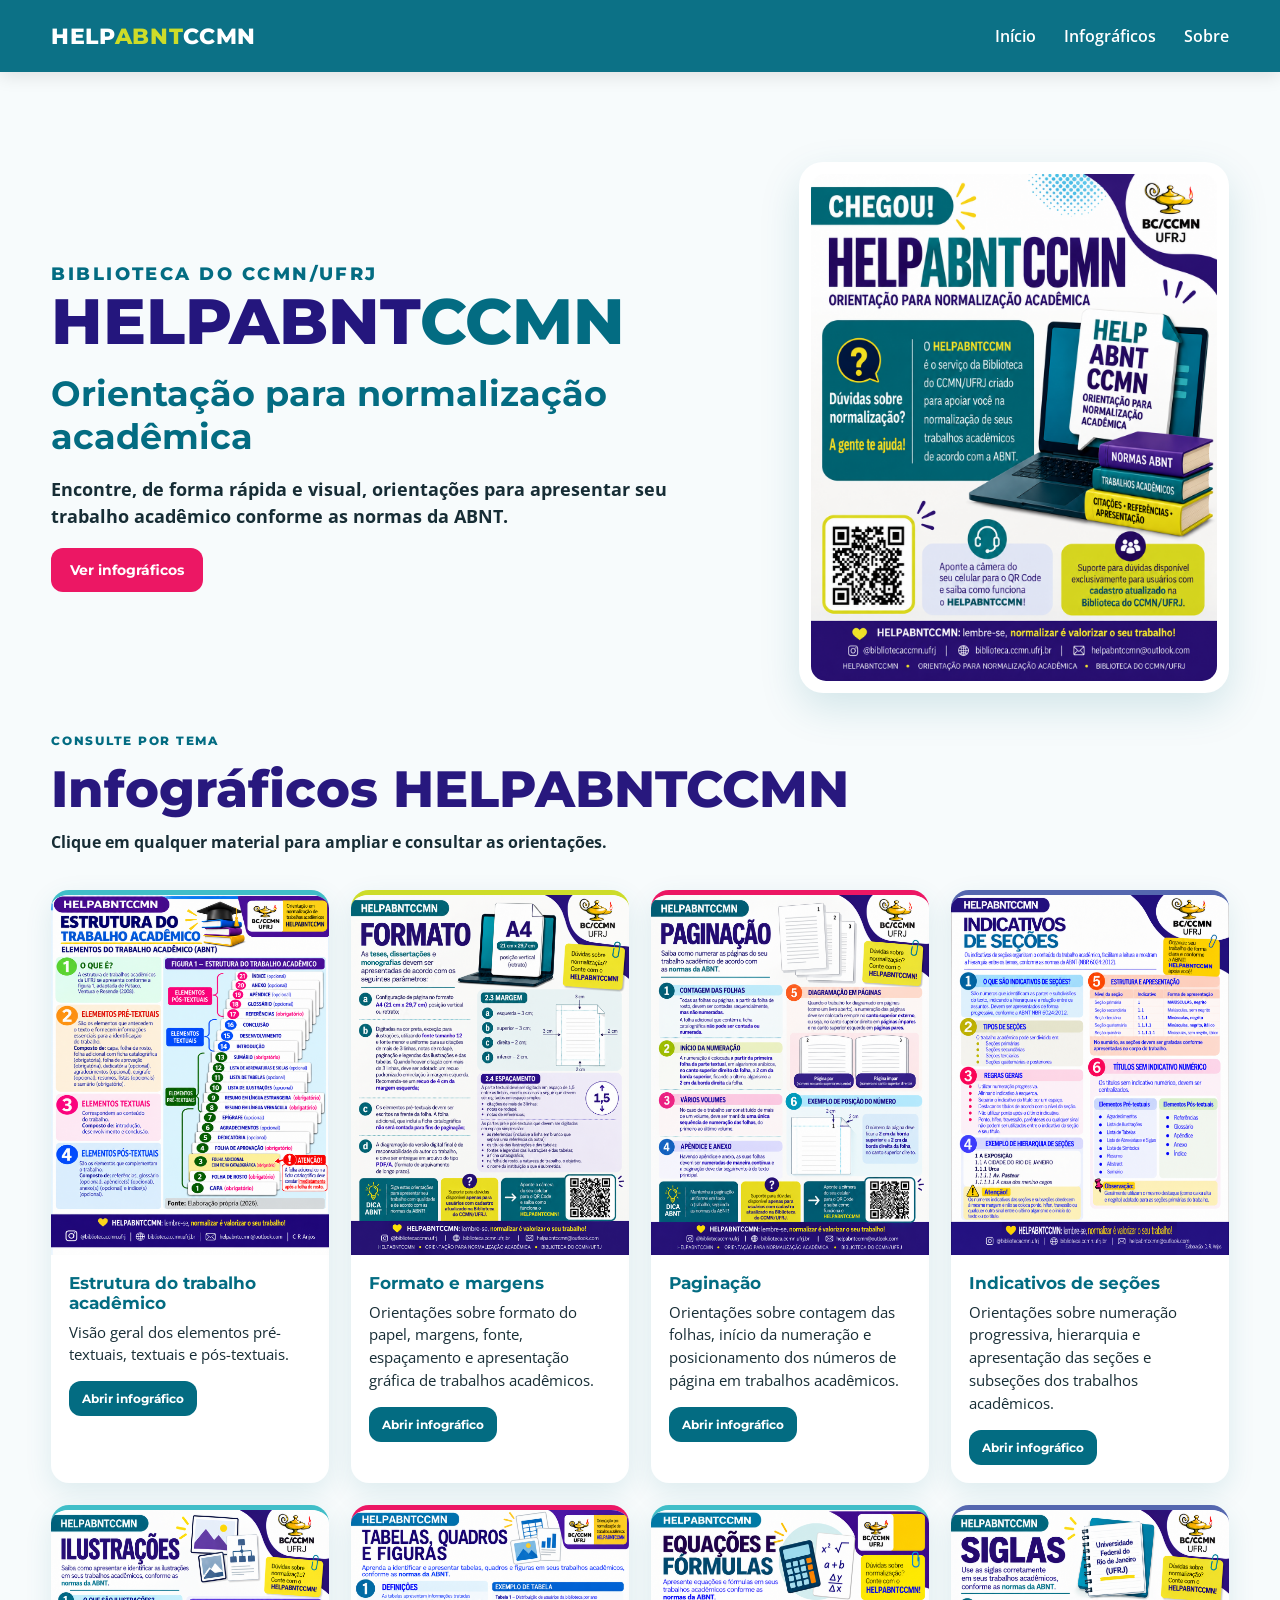
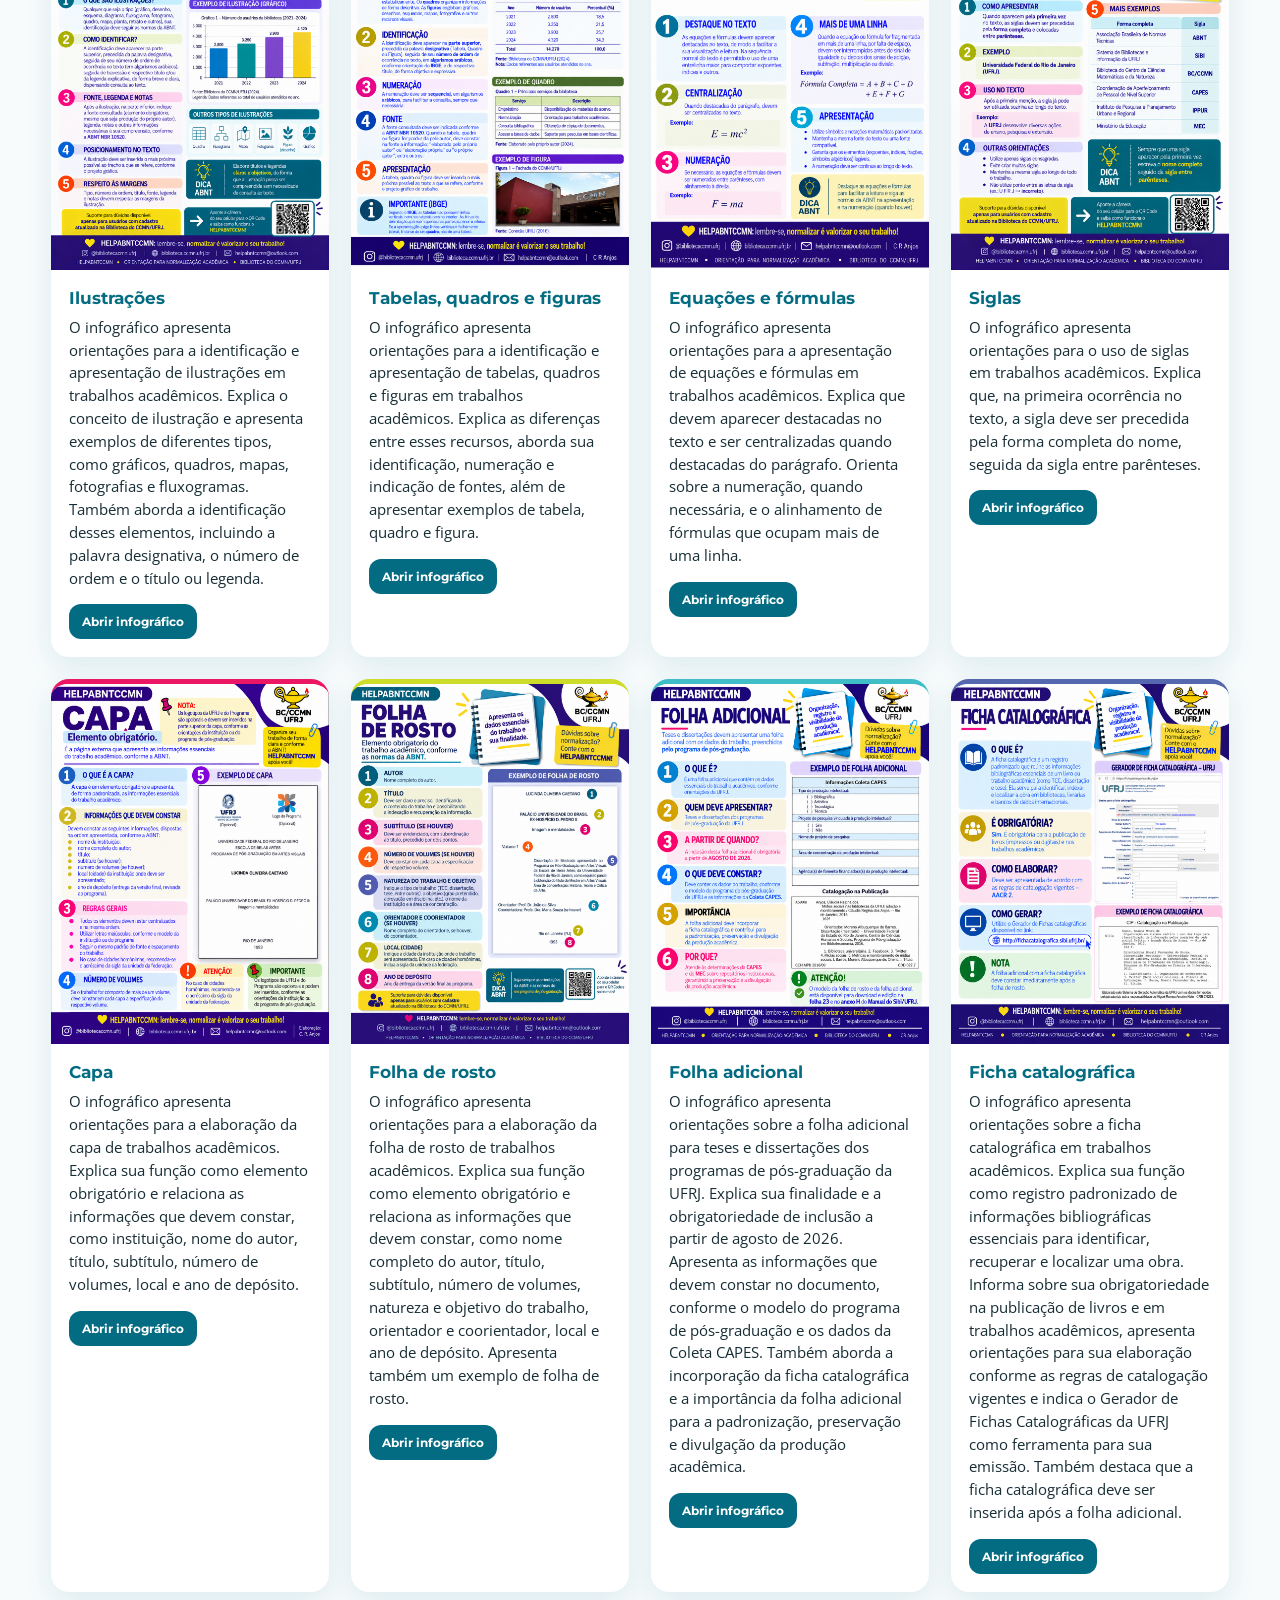
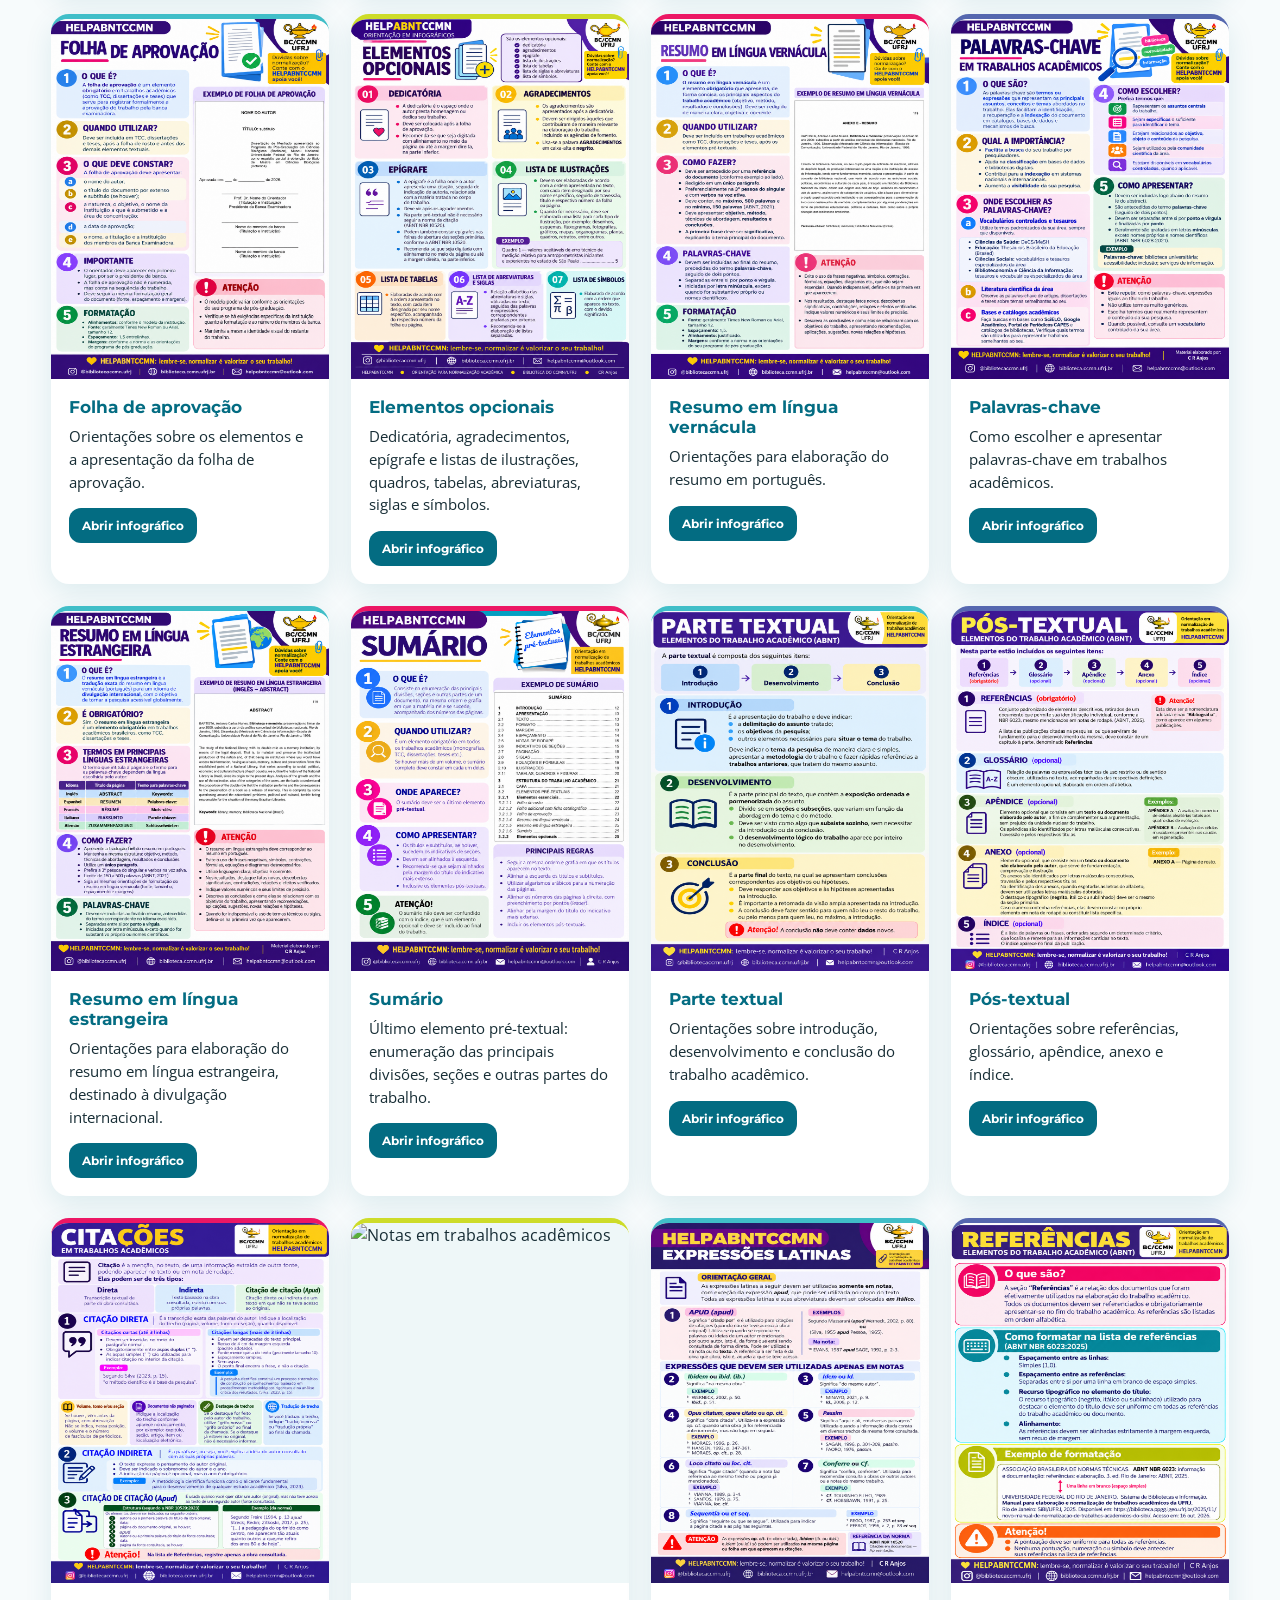
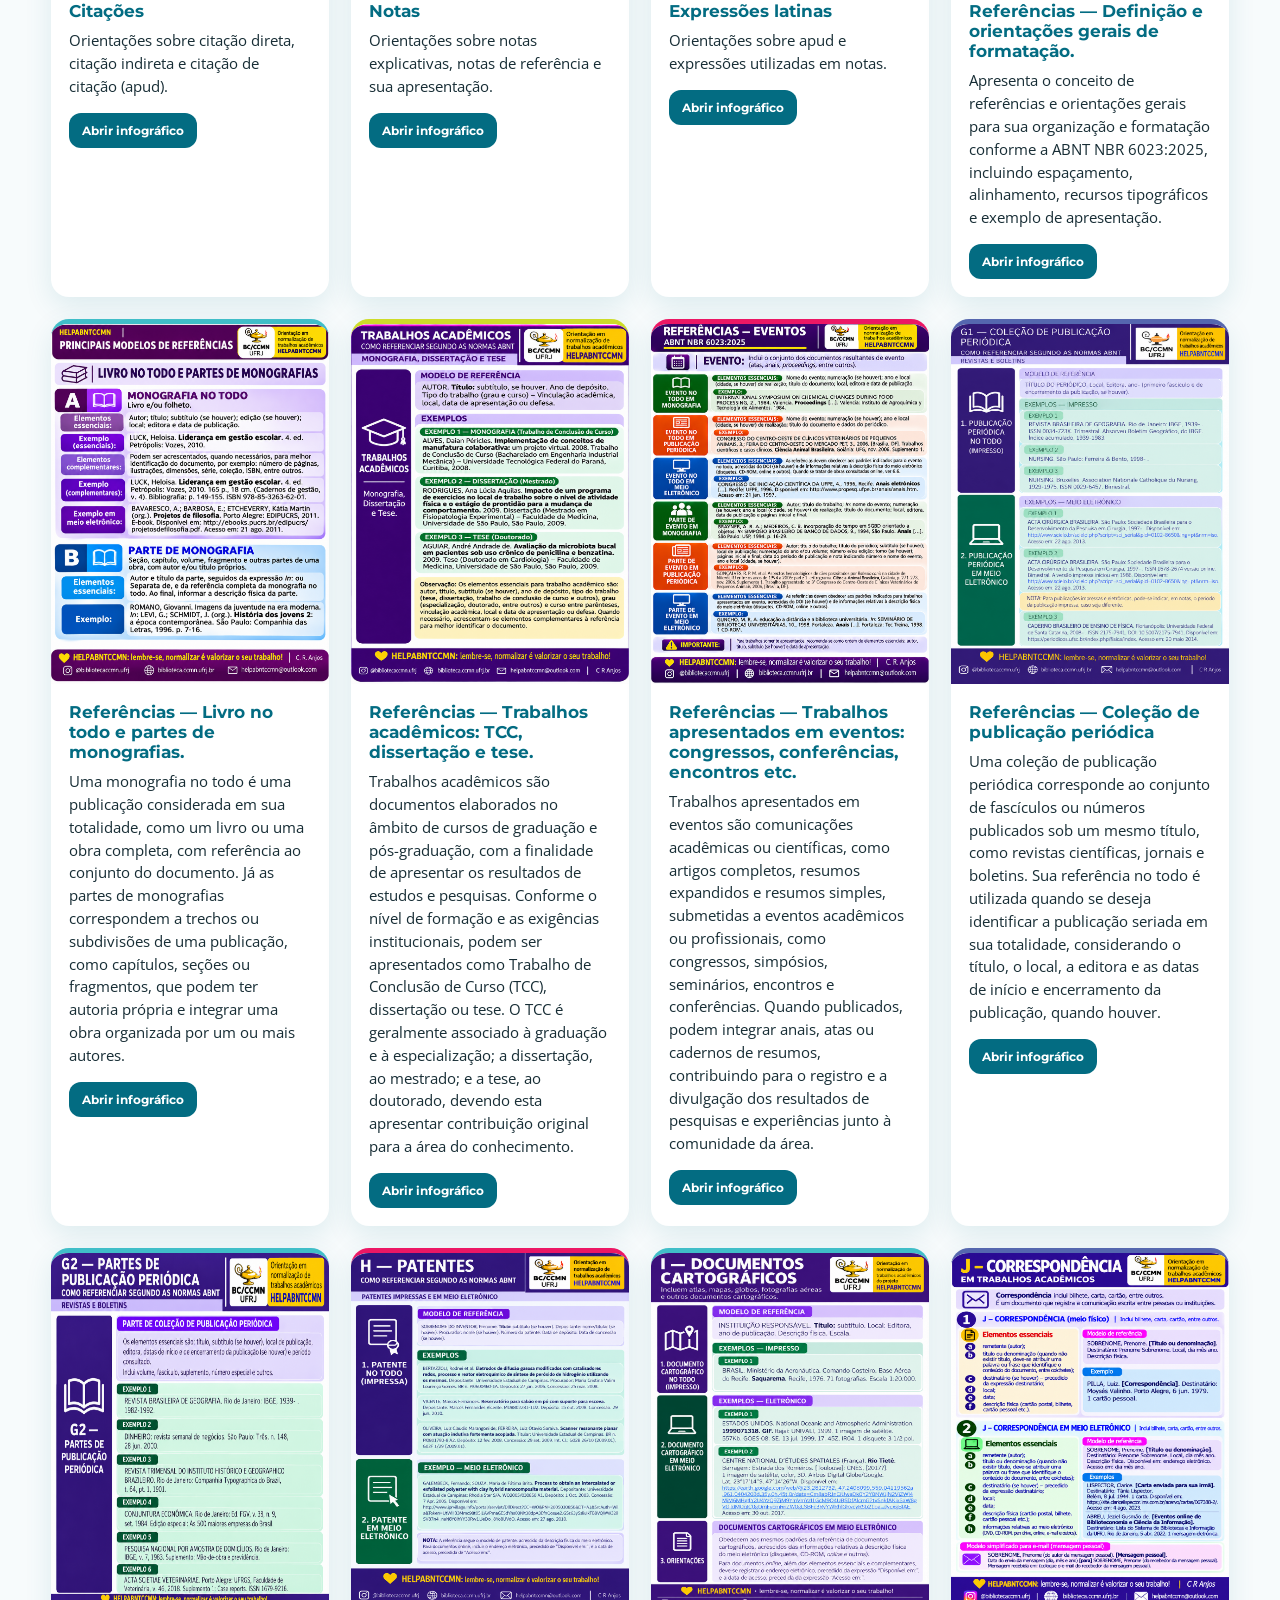
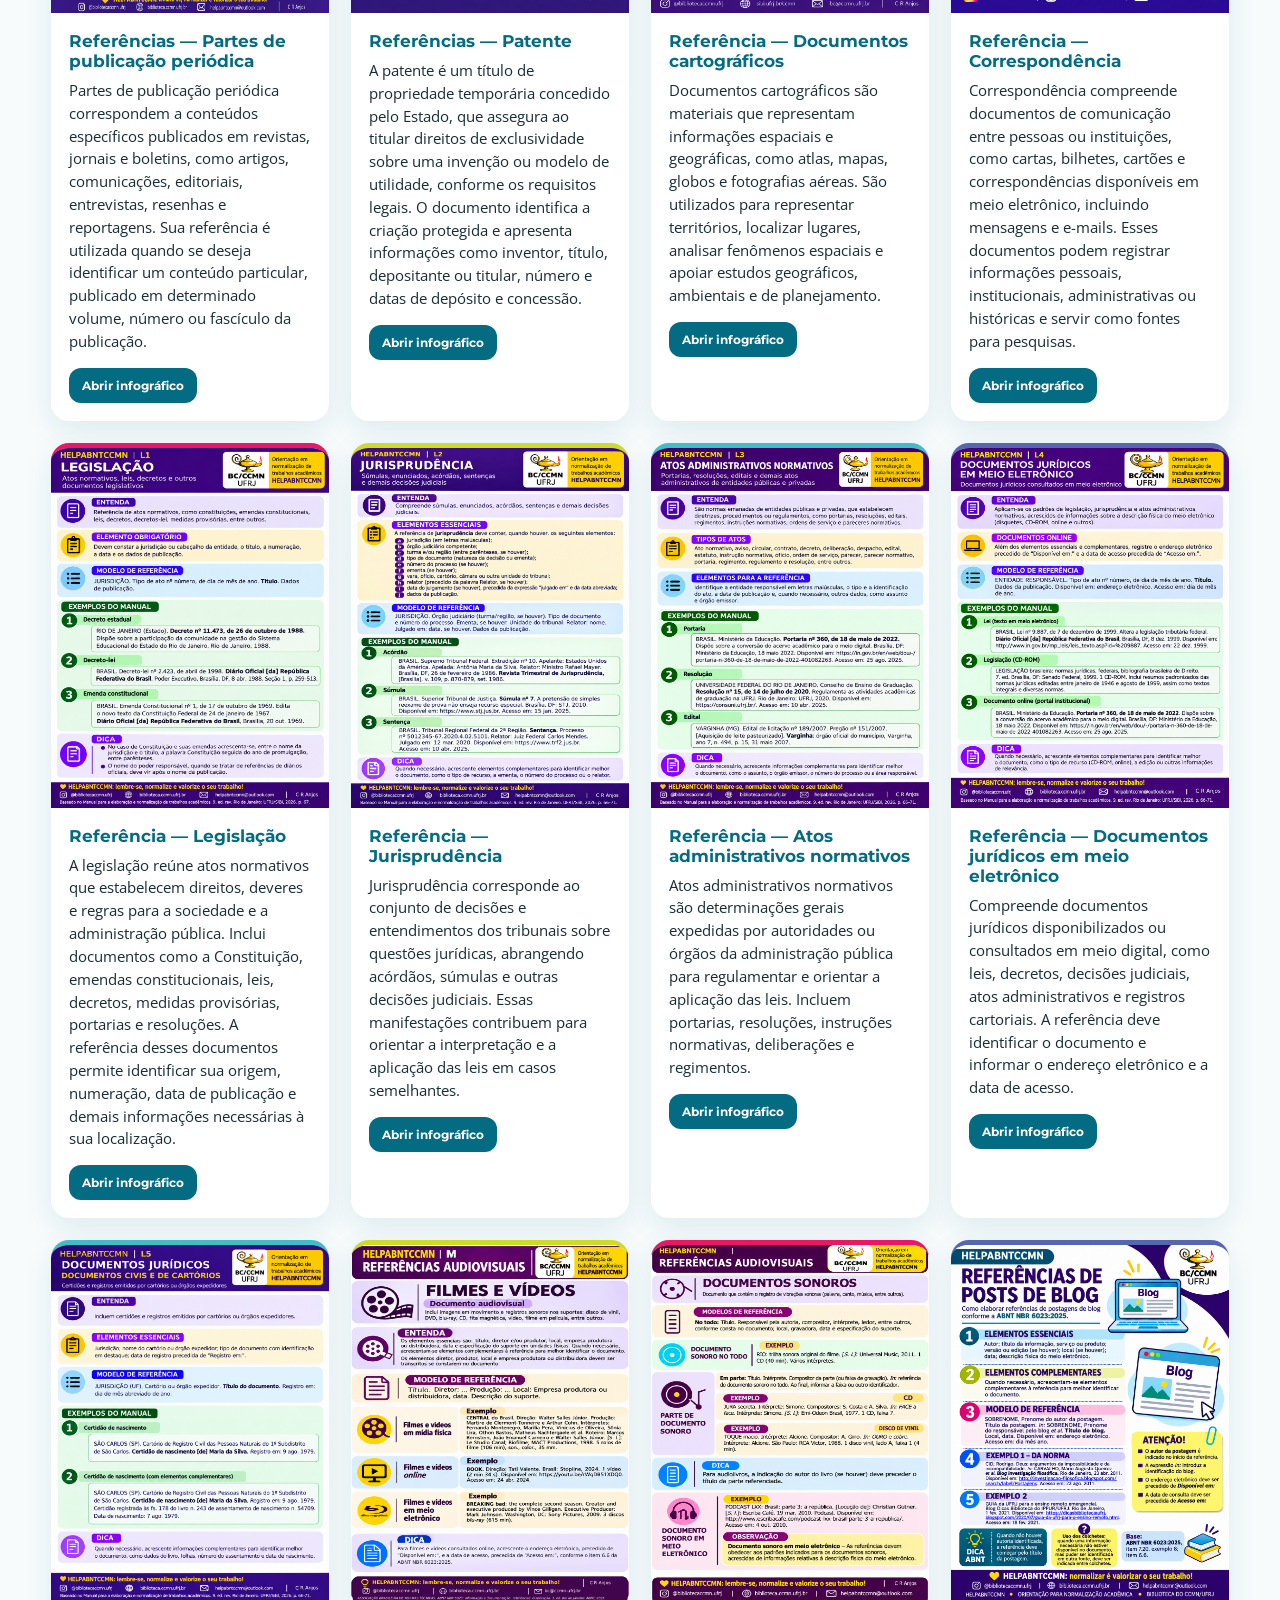
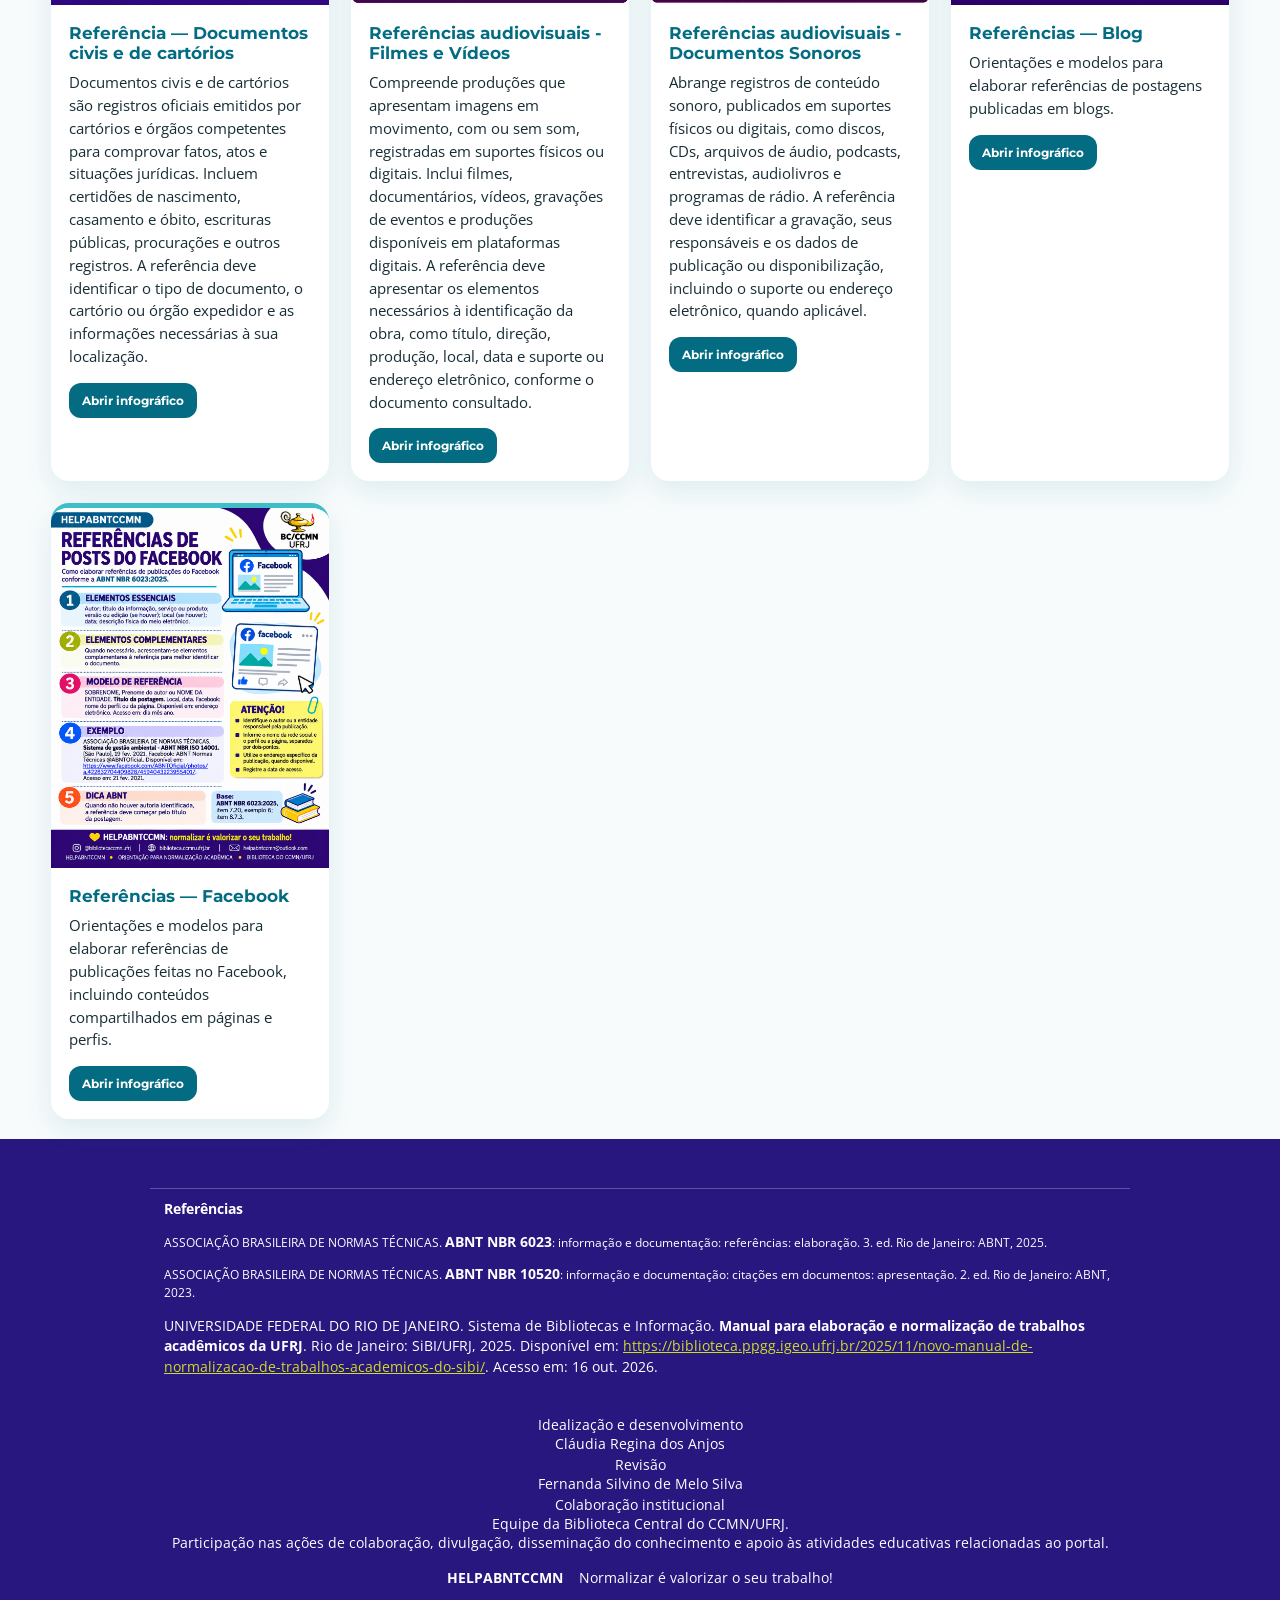
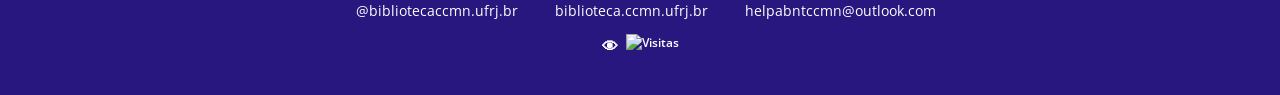
==== commit fb8bf528: "Desativar page_view automático para controlar navegação SPA" ====
--- a/index.html
+++ b/index.html
@@ -7,7 +7,7 @@
     window.dataLayer = window.dataLayer || [];
     function gtag(){dataLayer.push(arguments);}
     gtag('js', new Date());
-    gtag('config', 'G-43K41FFT30');
+    gtag('config', 'G-43K41FFT30', { send_page_view: false });
   </script>
   <meta charset="UTF-8">
   <meta name="viewport" content="width=device-width, initial-scale=1.0">
